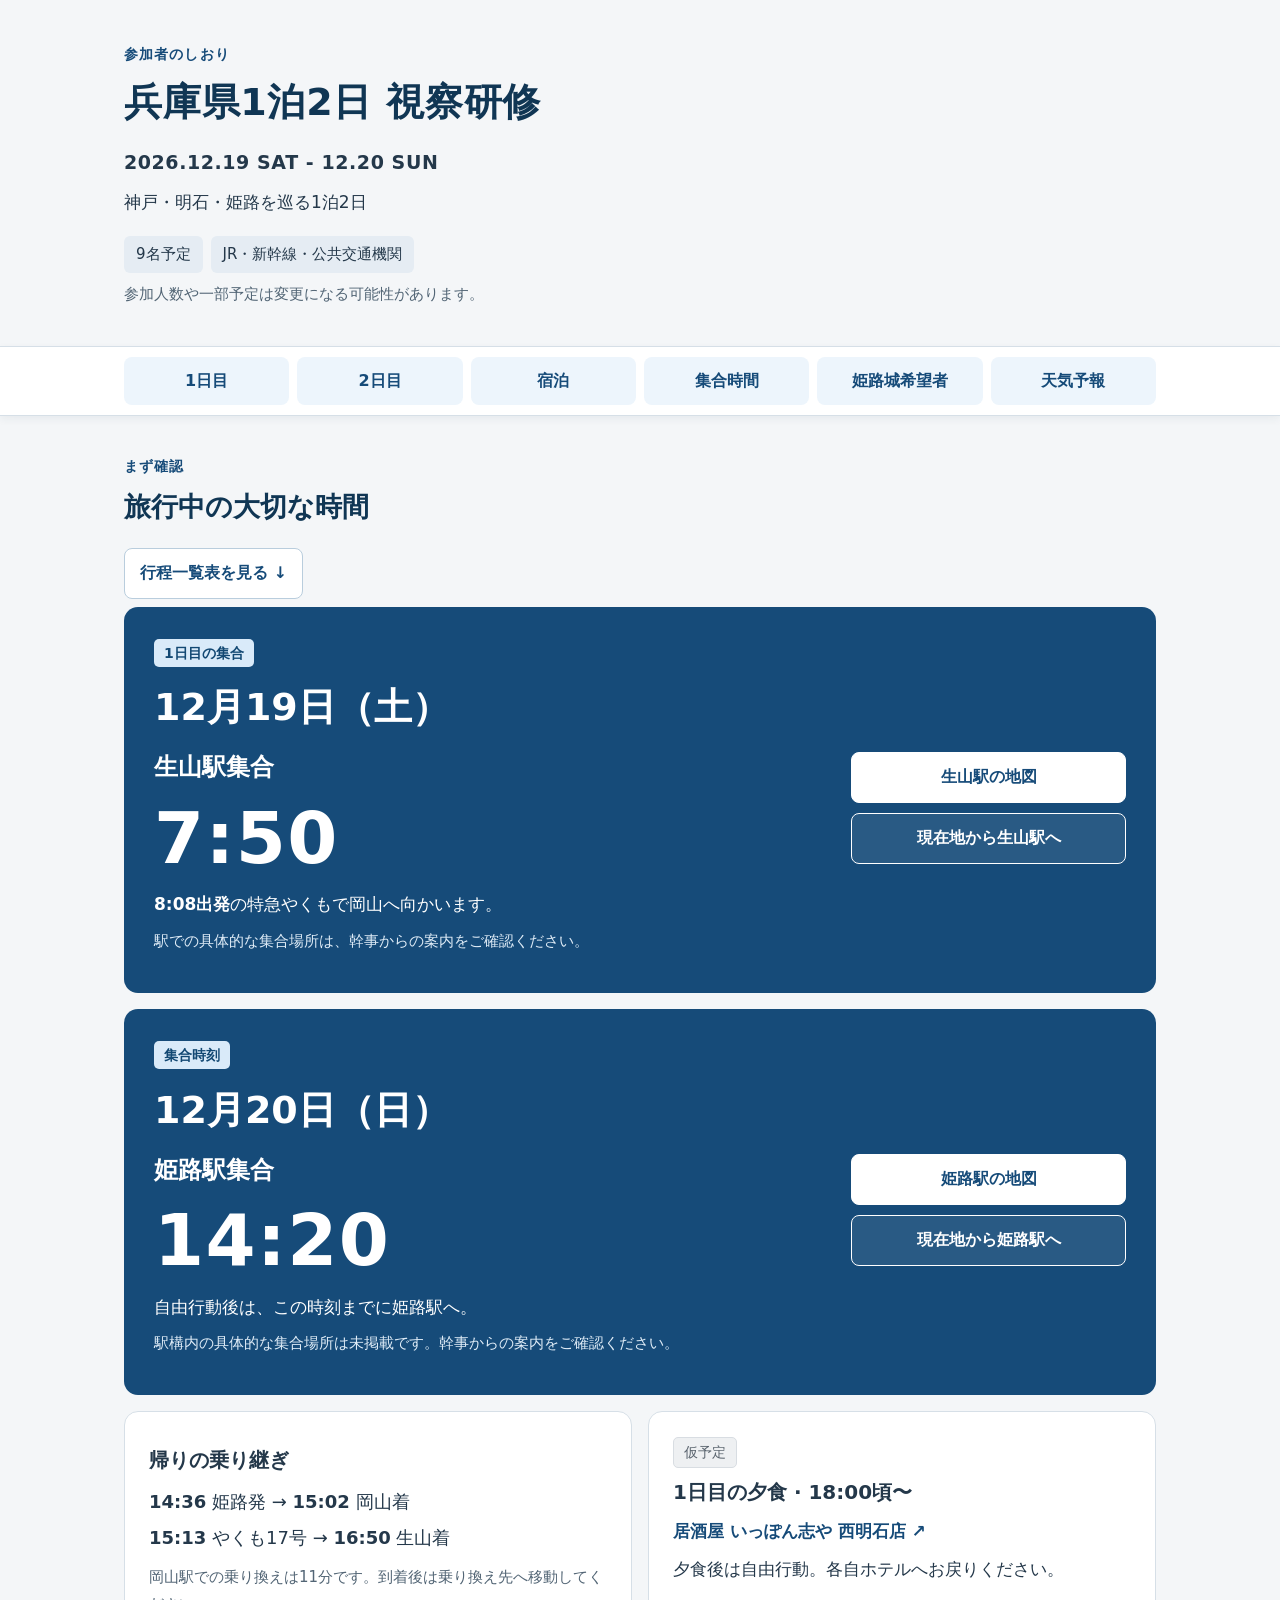
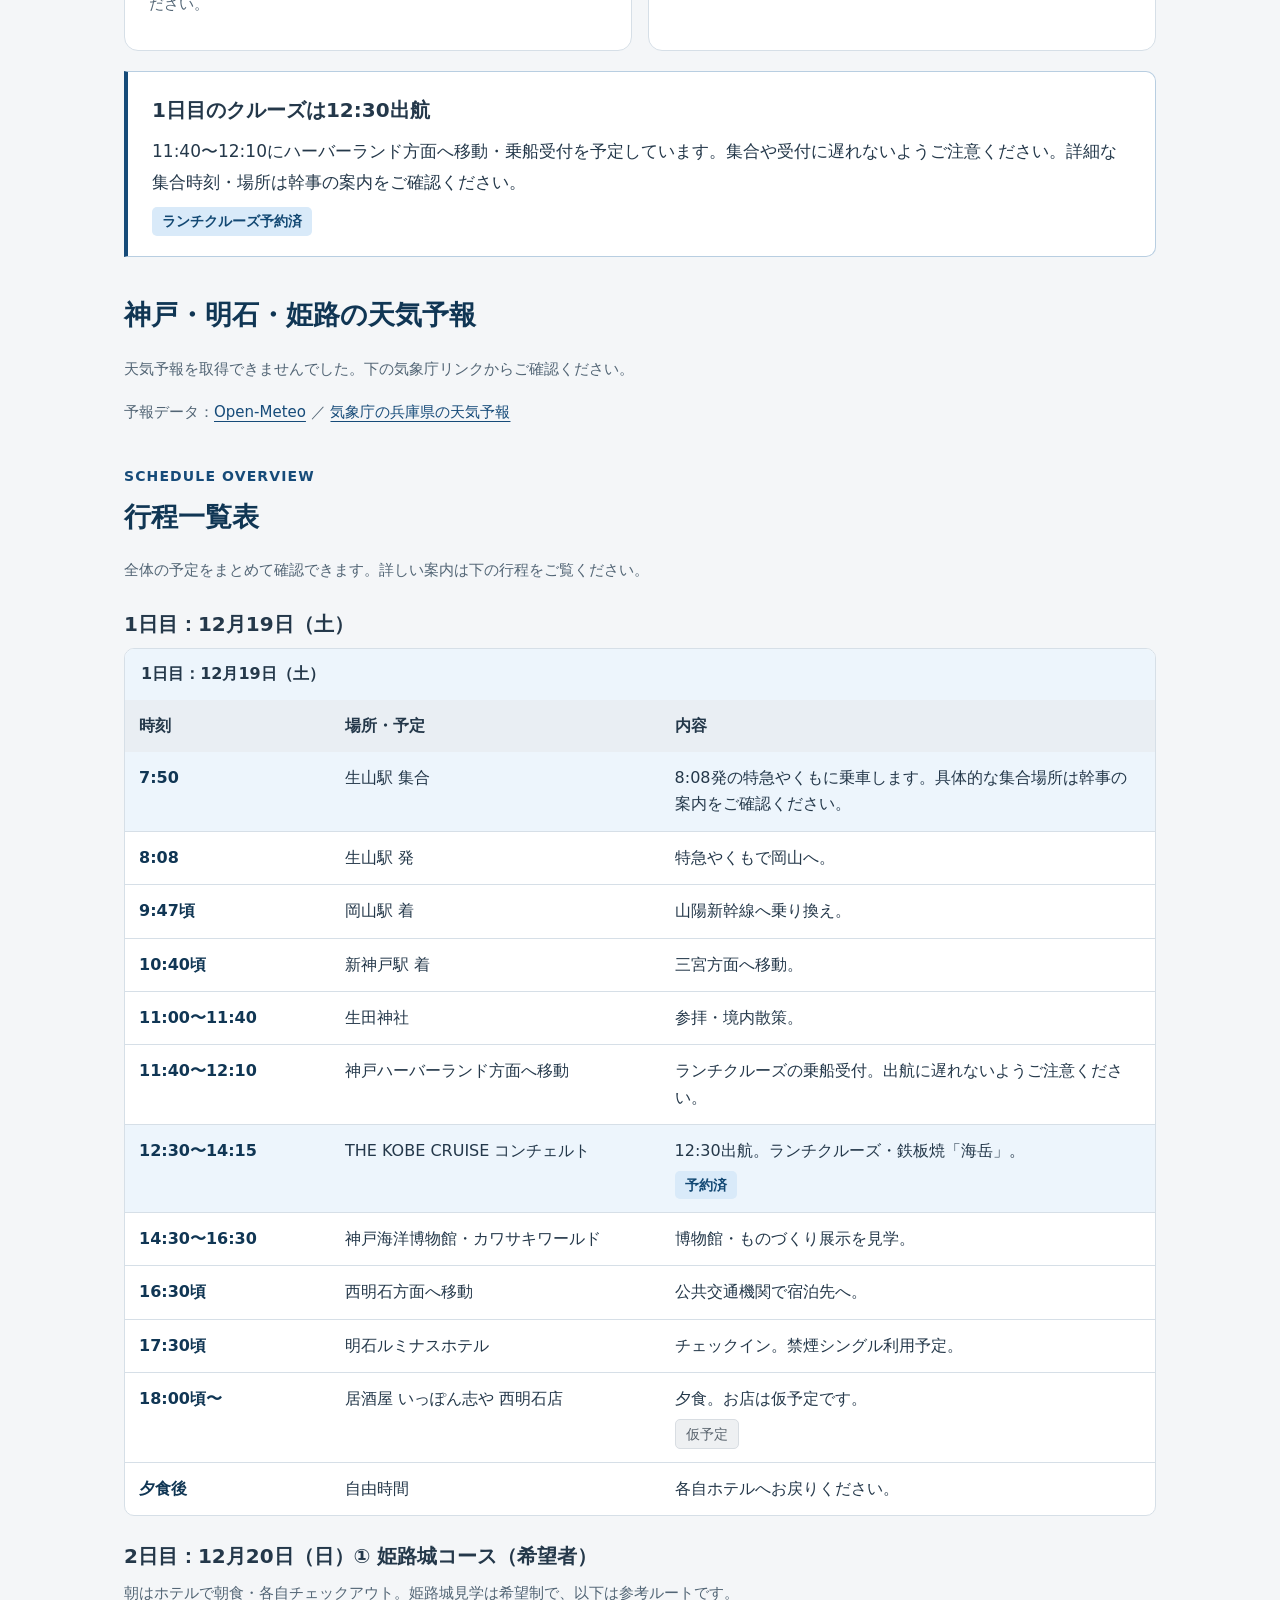
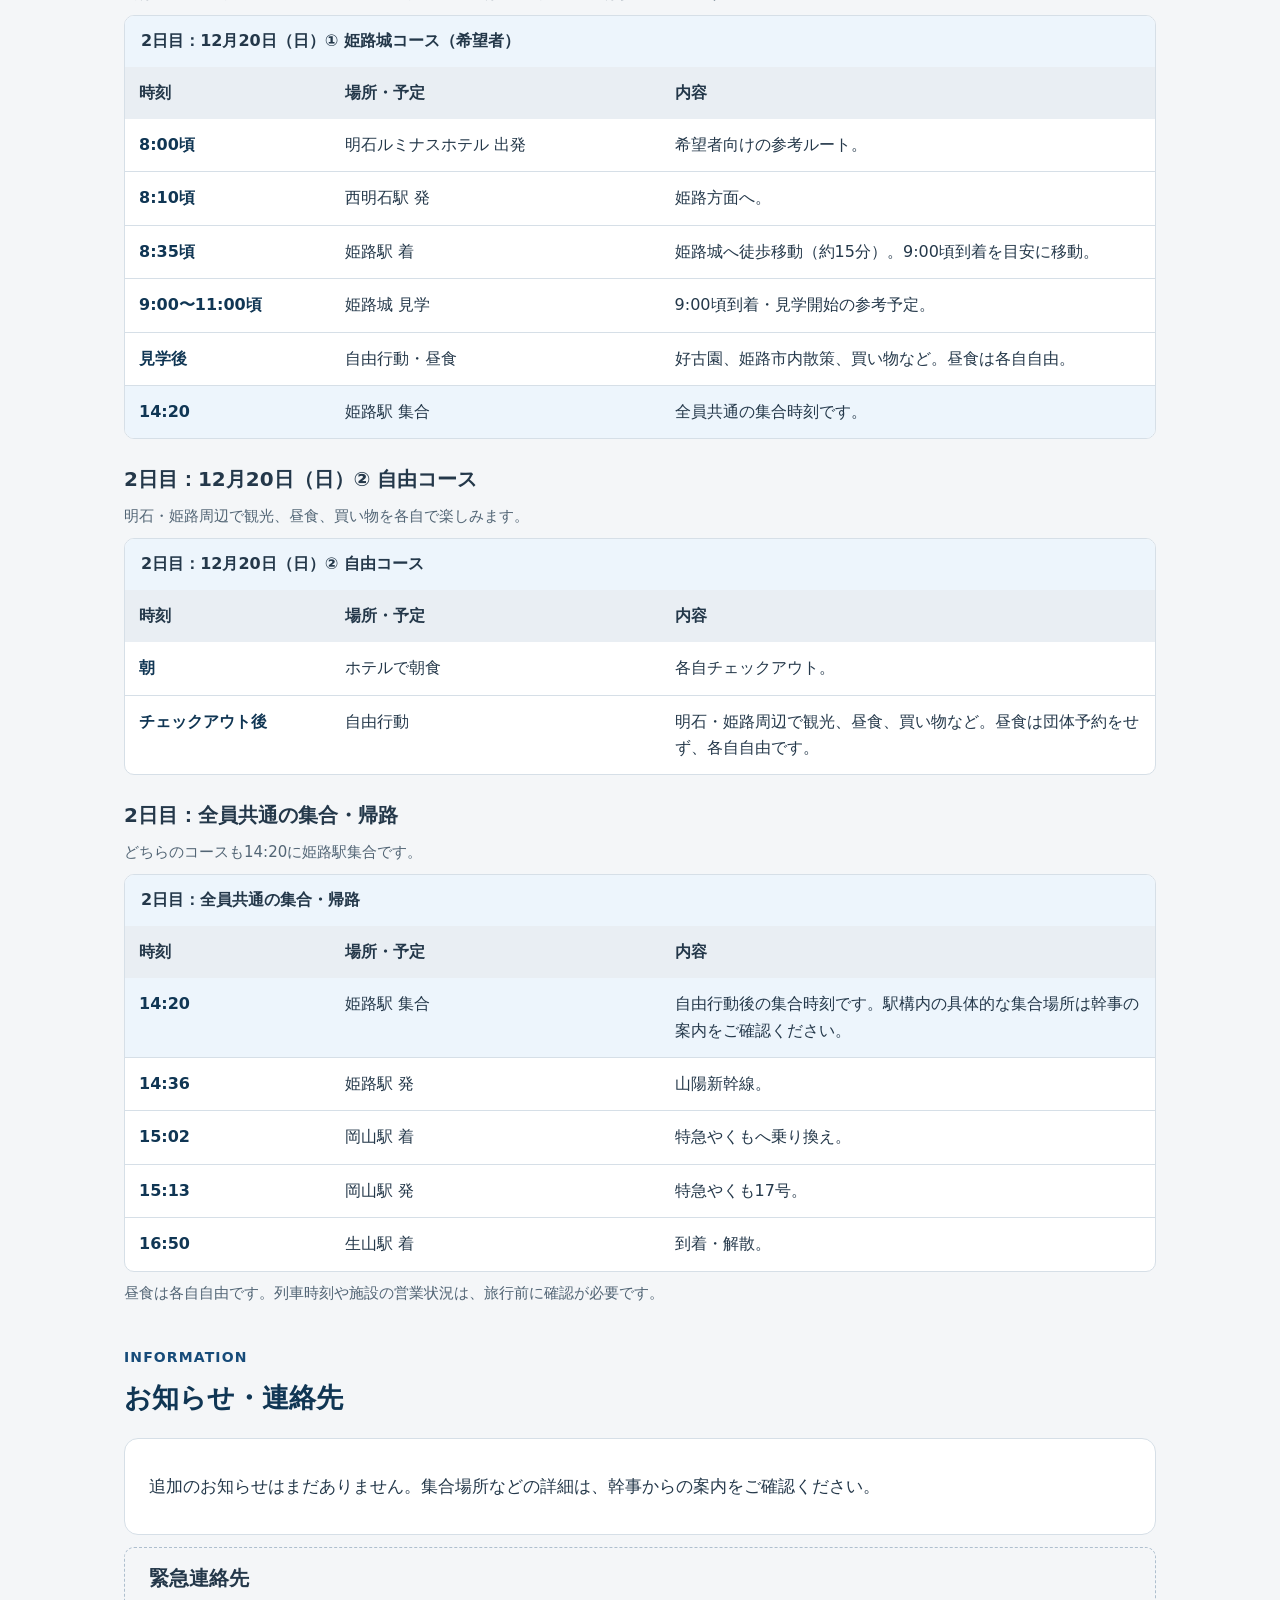
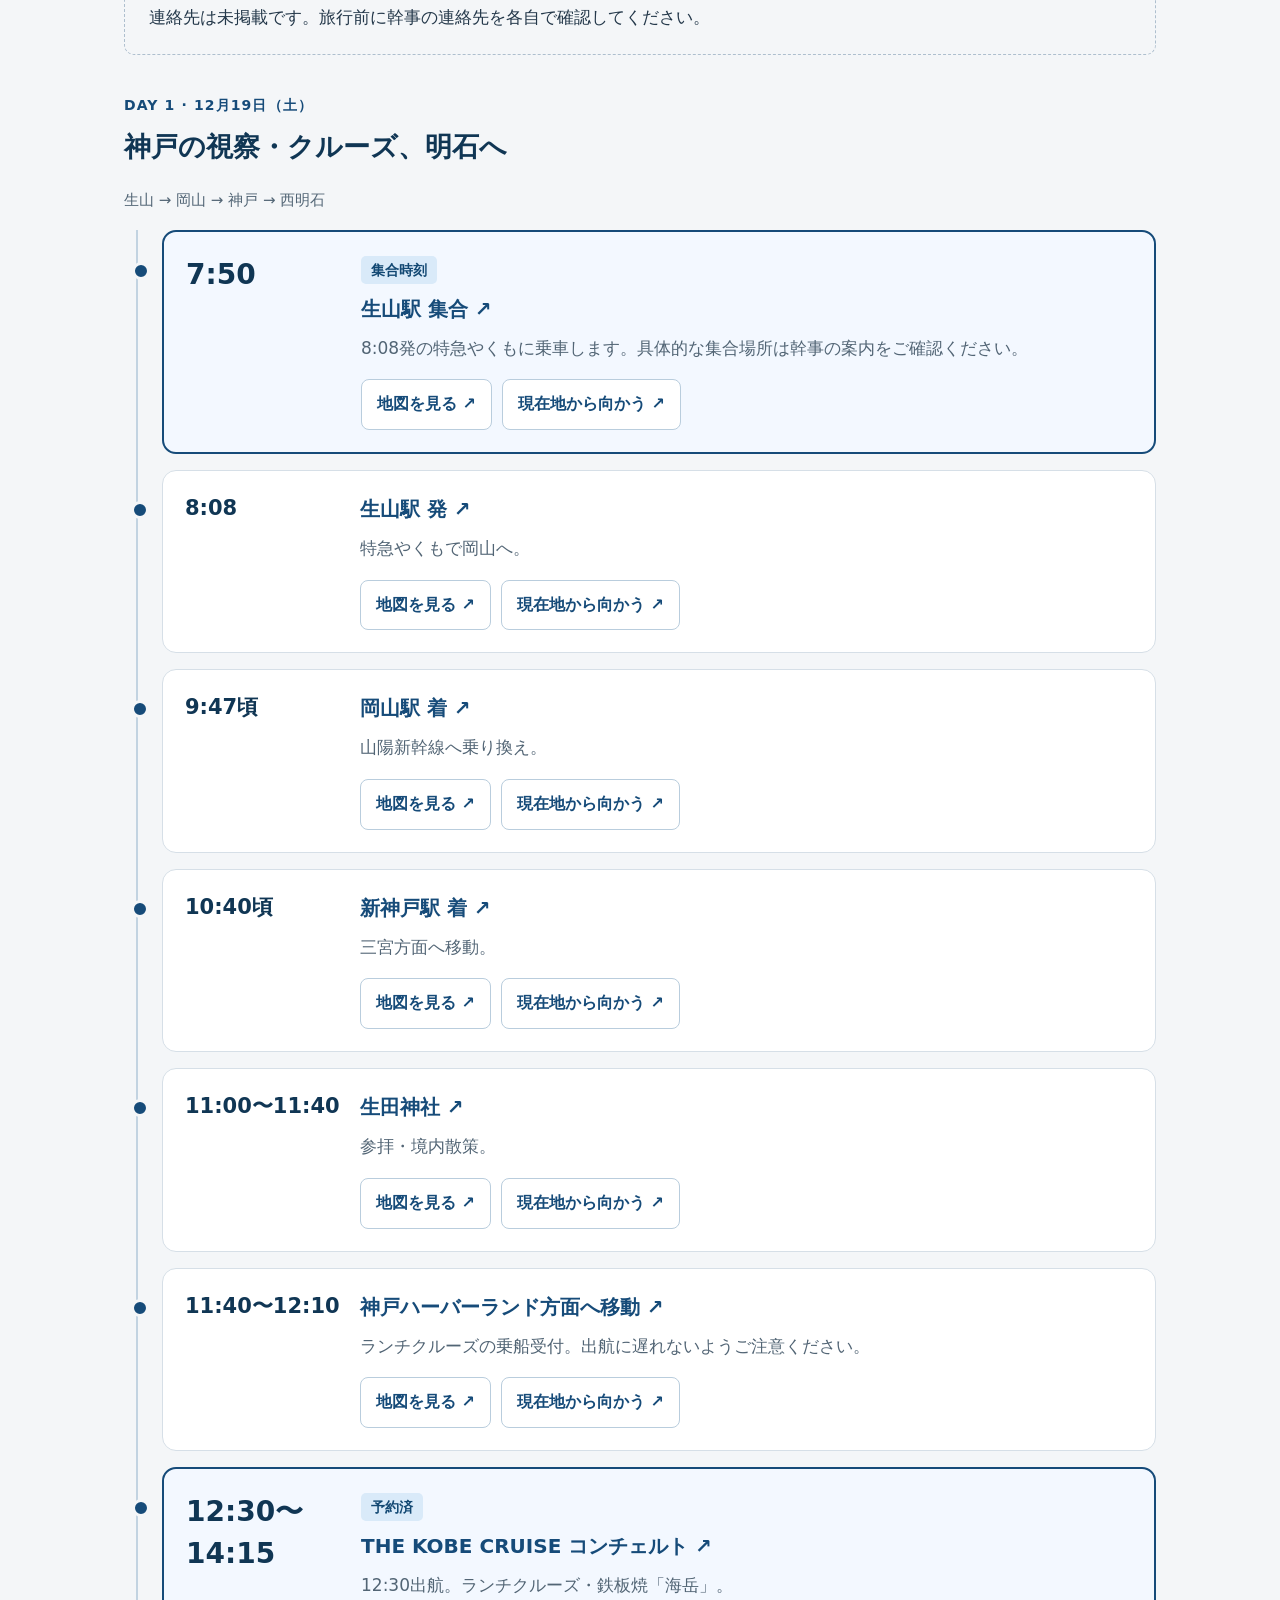
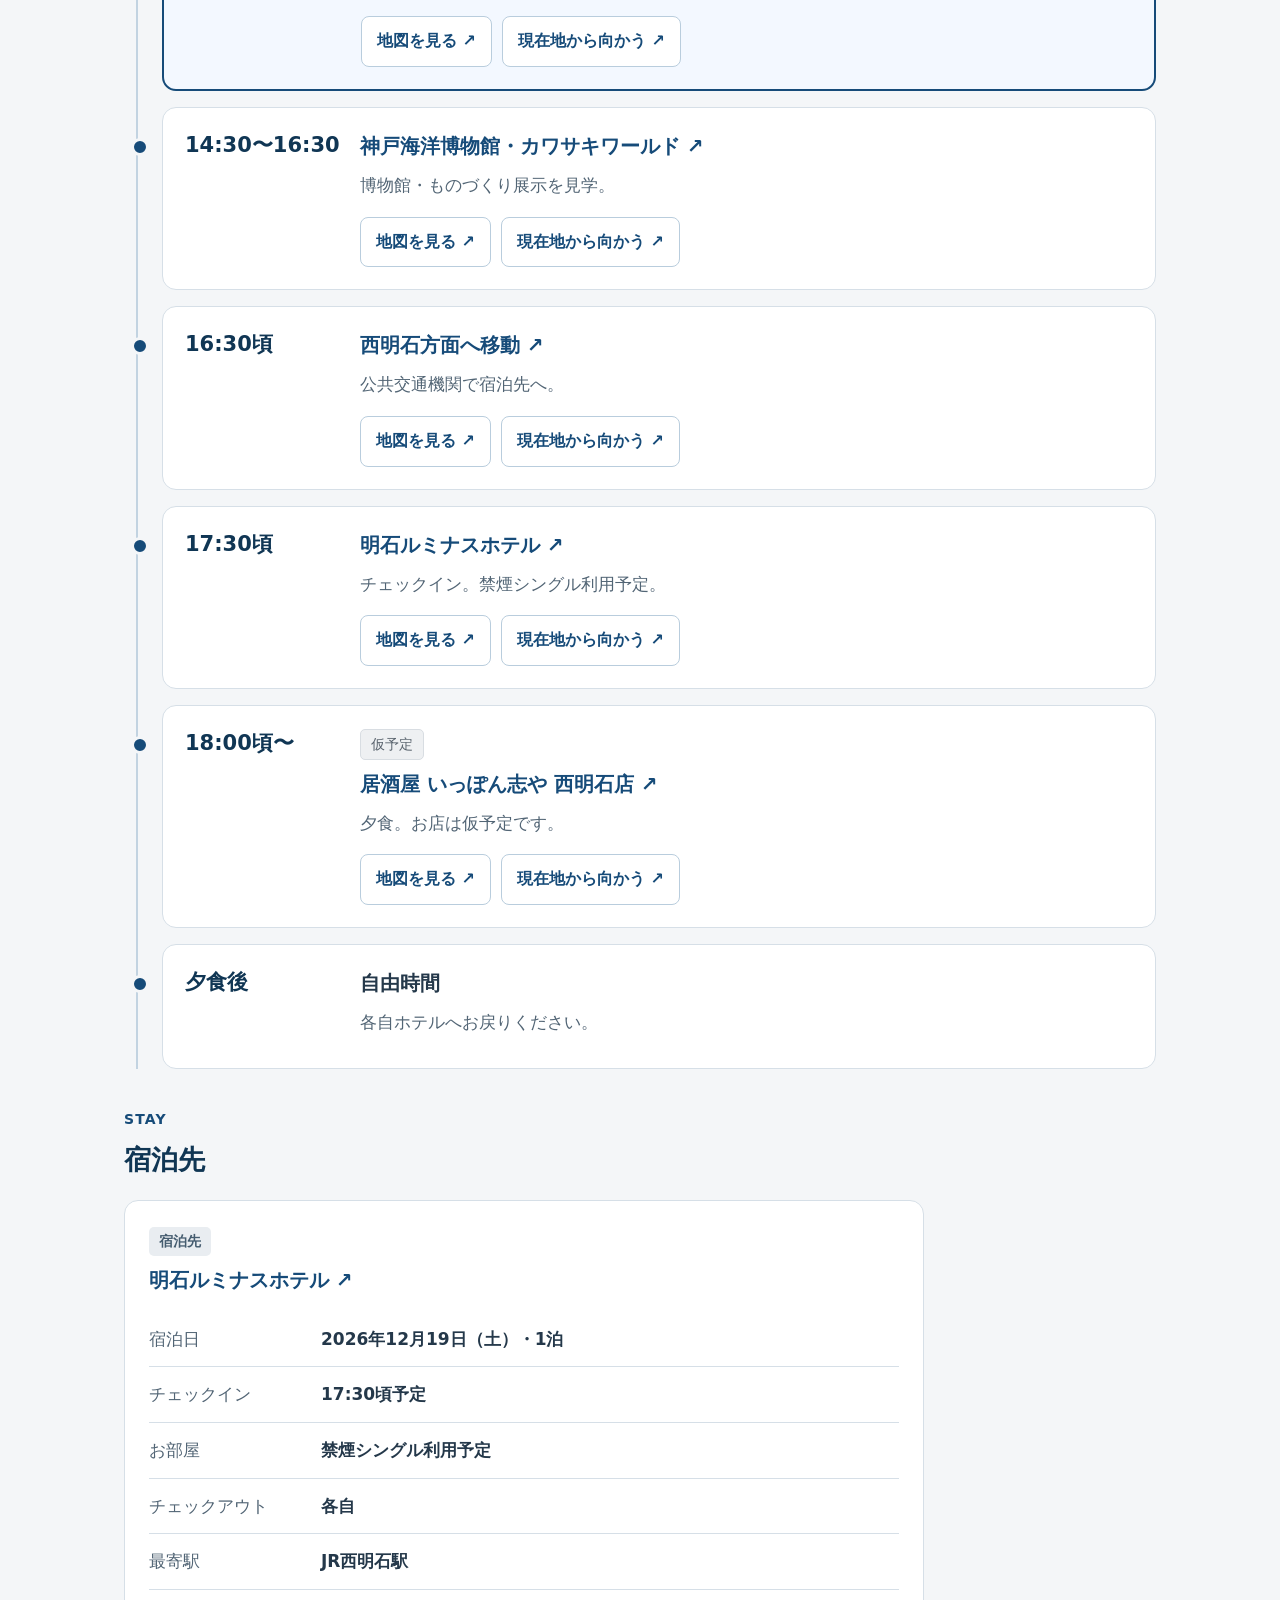
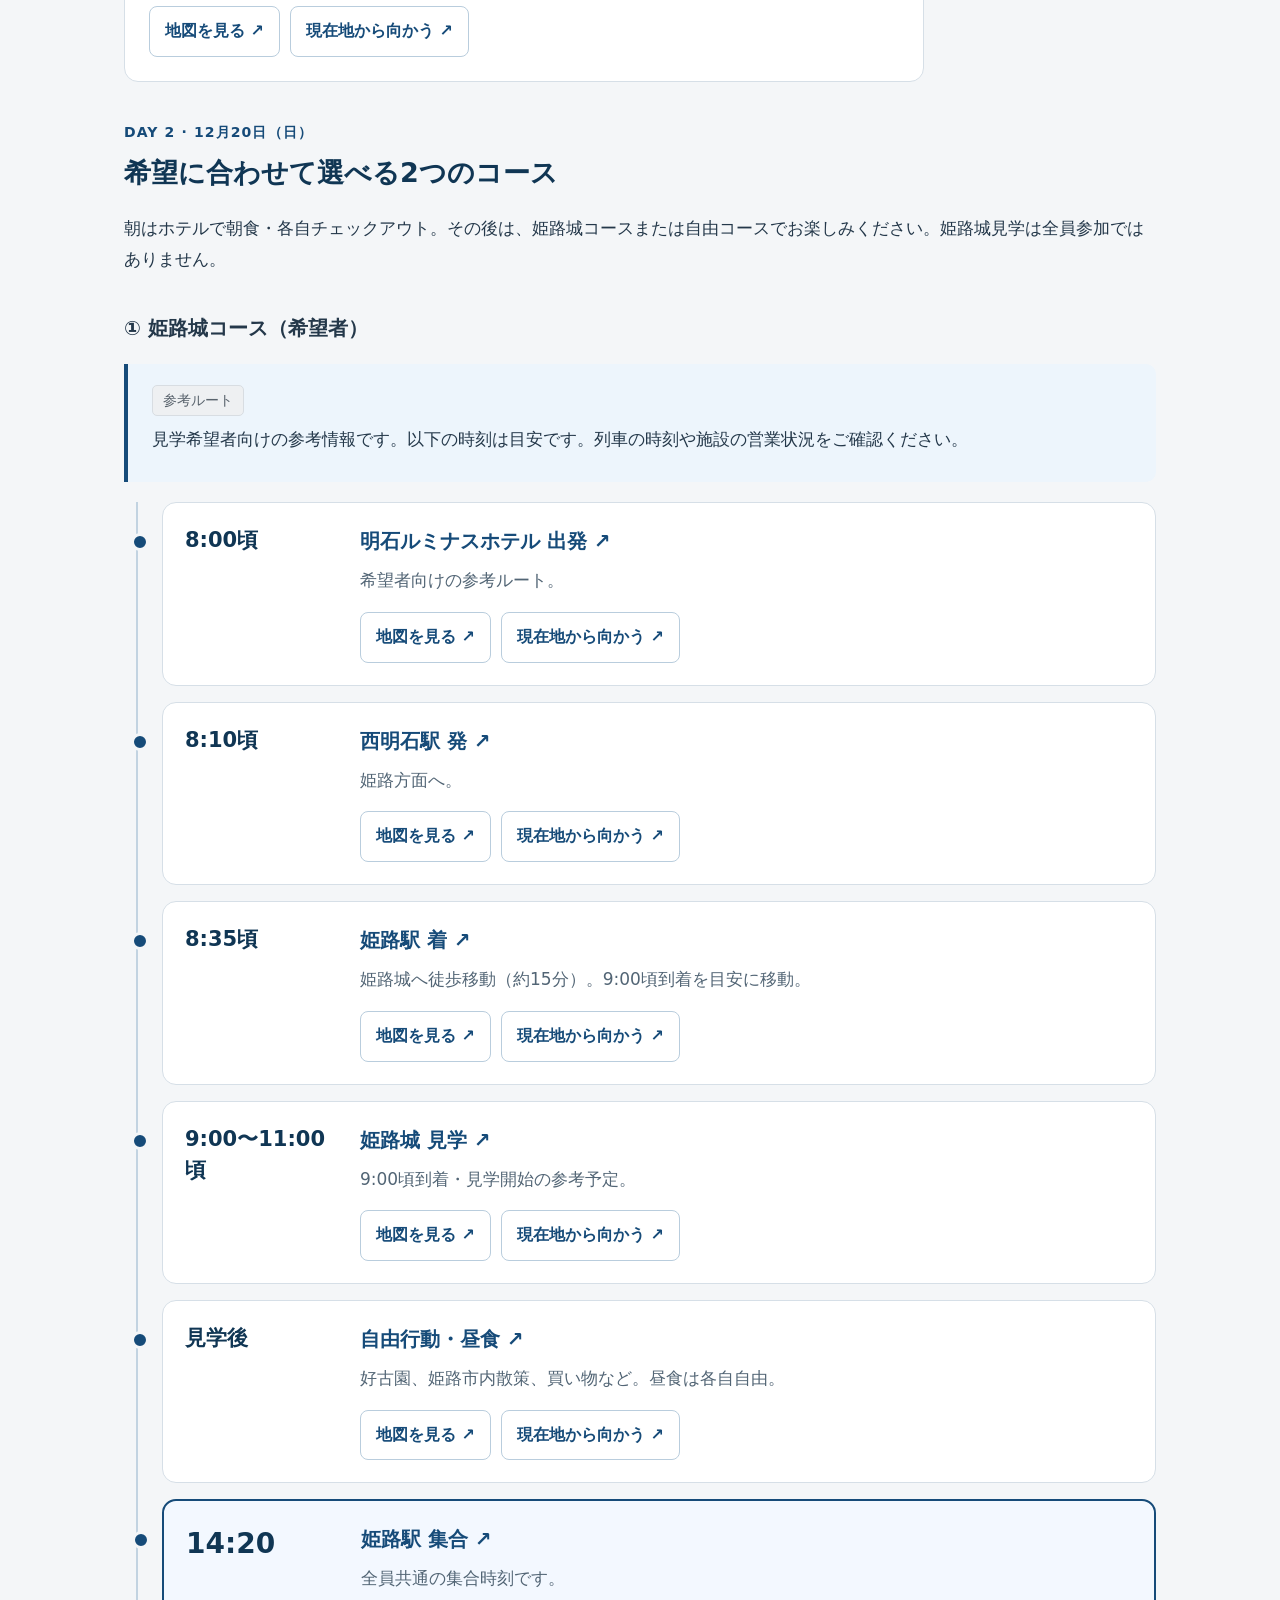
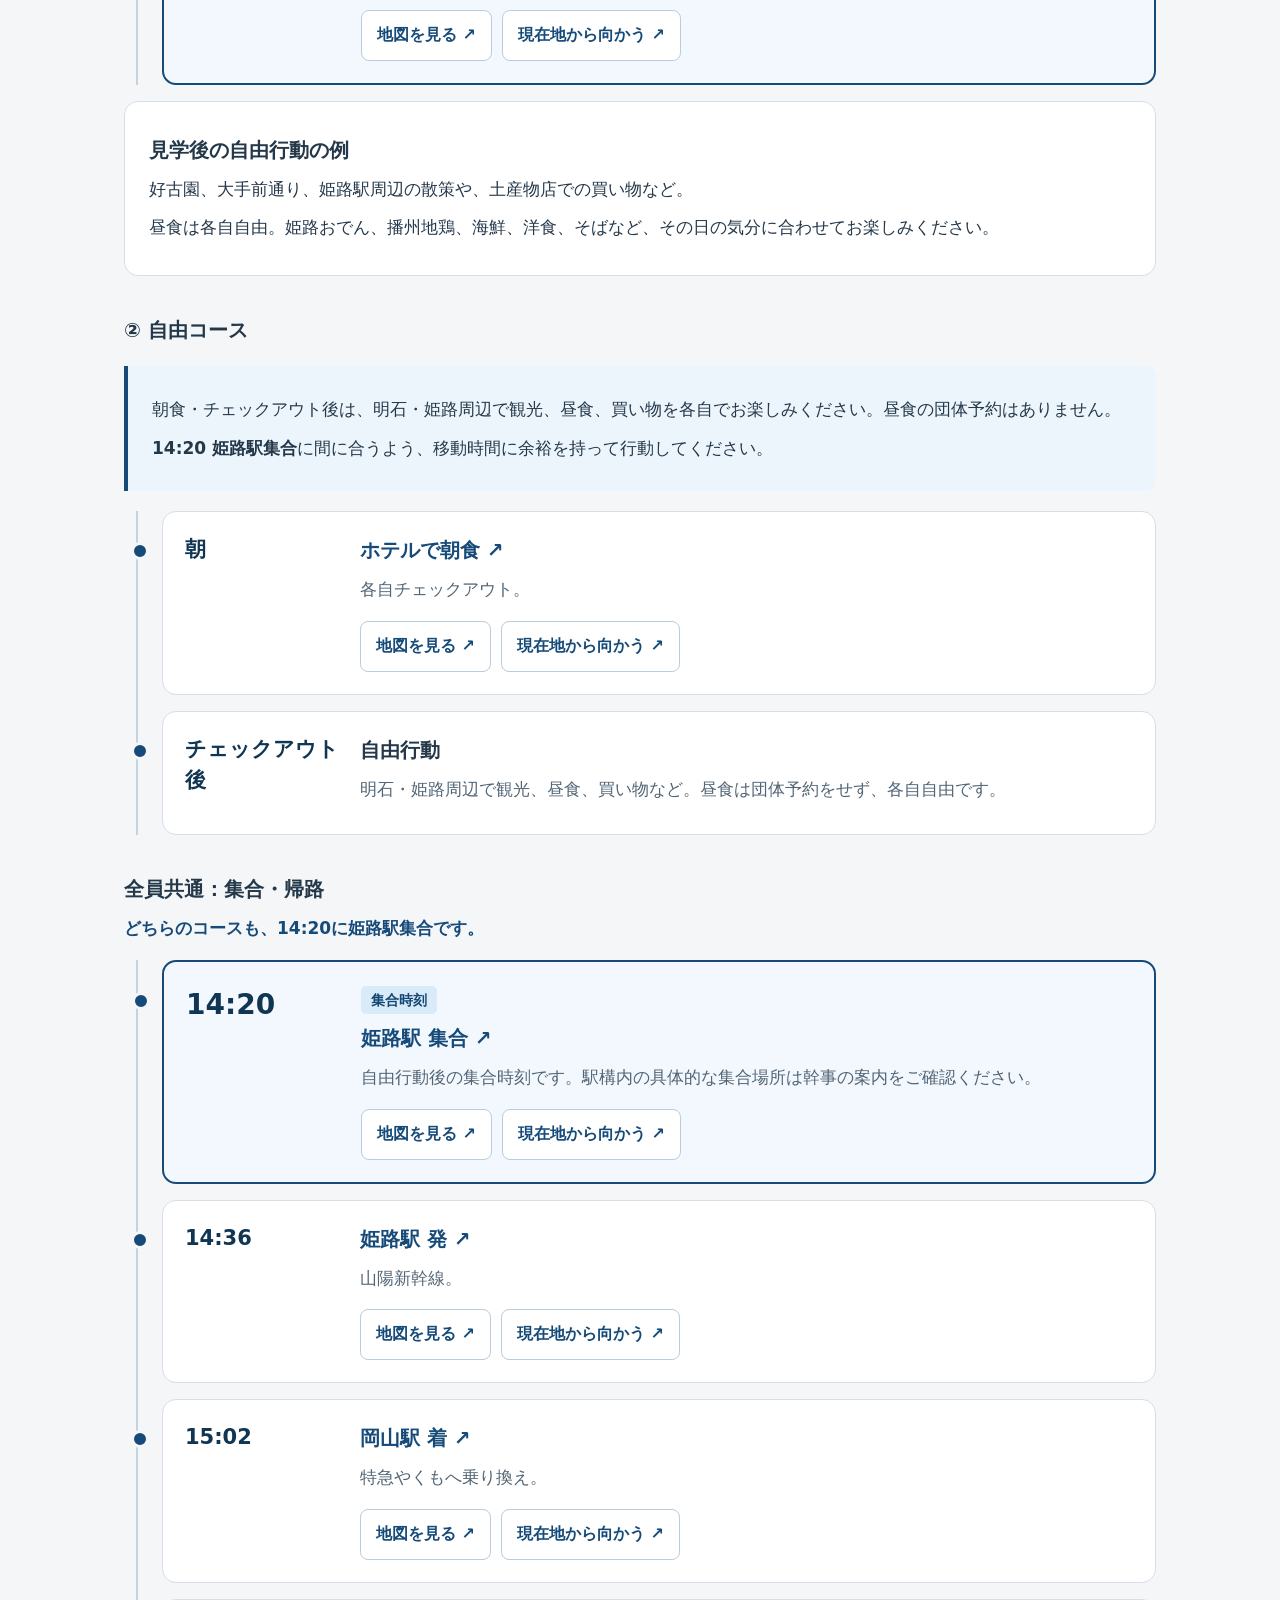
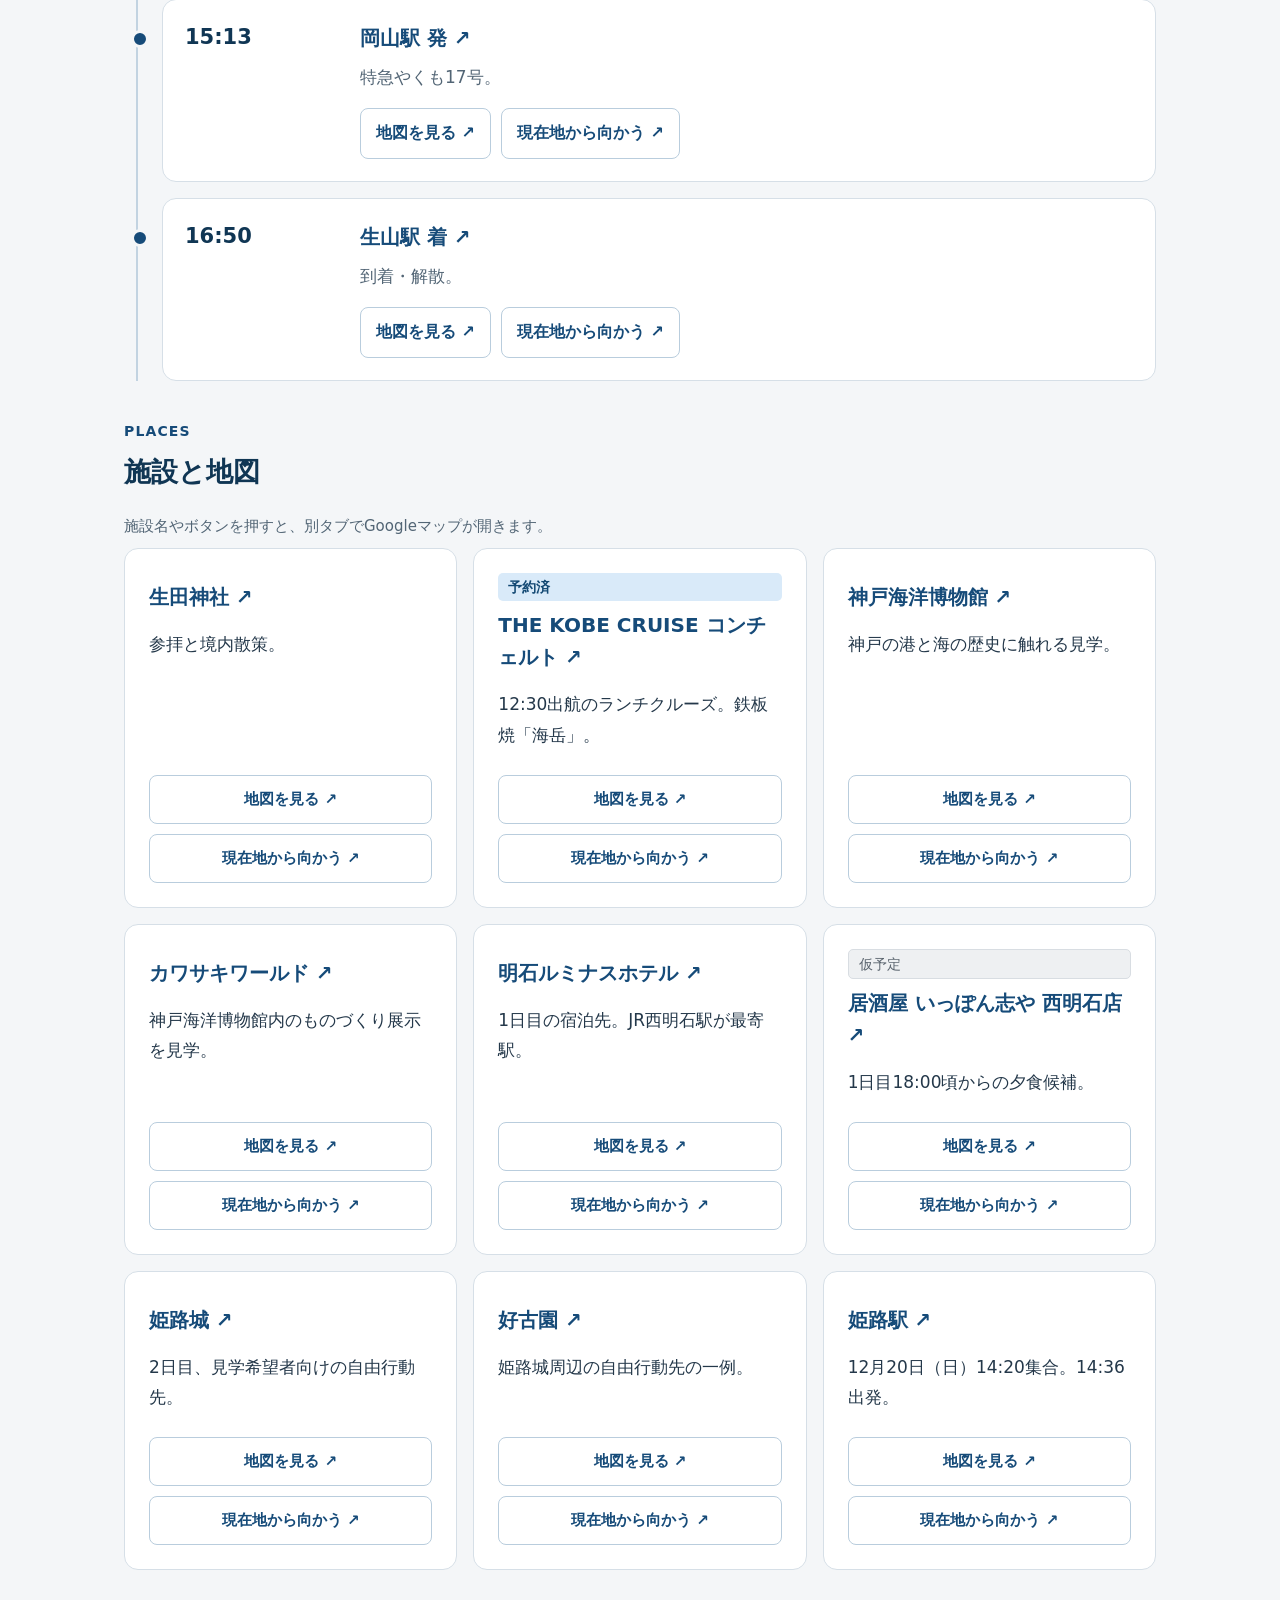
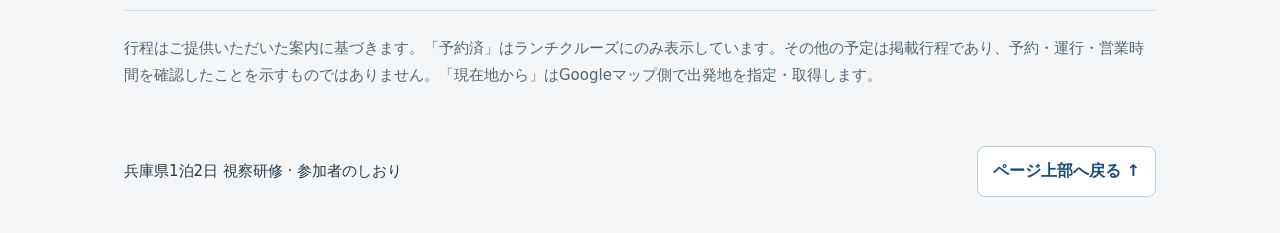
==== site/index.html @ db9b596c "Add weather forecasts for Kobe, Akashi, and Himeji" ====
<!doctype html>
<html lang="ja">
<head>
<meta charset="utf-8"><meta name="viewport" content="width=device-width, initial-scale=1"><meta name="theme-color" content="#164b79">
<title>兵庫県1泊2日 視察研修｜参加者のしおり</title>
<link rel="stylesheet" href="style.css"><script src="data.js" defer></script><script src="app.js" defer></script>
</head>
<body id="top">
<header class="hero wrap"><p class="eyebrow">参加者のしおり</p><h1>兵庫県1泊2日<br class="mobile"> 視察研修</h1><p class="date">2026.12.19 SAT - 12.20 SUN</p><p>神戸・明石・姫路を巡る1泊2日</p><div class="chips"><span>9名予定</span><span>JR・新幹線・公共交通機関</span></div><p class="small">参加人数や一部予定は変更になる可能性があります。</p></header>
<nav class="navigation" aria-label="ページ内の案内"><div class="wrap nav-inner"><a href="#day1">1日目</a><a href="#day2">2日目</a><a href="#hotel">宿泊</a><a href="#meeting">集合時間</a><a href="#castle">姫路城希望者</a><a href="#weather">天気予報</a></div></nav>
<main class="wrap">
<noscript><p class="notice">行程の表示にはJavaScriptが必要です。2日目は12月20日14:20に姫路駅集合、14:36発です。宿泊は明石ルミナスホテルです。</p></noscript>
<section class="section" aria-labelledby="important-title"><p class="eyebrow">まず確認</p><h2 id="important-title">旅行中の大切な時間</h2><p><a class="button secondary" href="#overview">行程一覧表を見る ↓</a></p>
<div id="meeting" class="meeting important"><div><span class="label confirmed">1日目の集合</span><p class="meeting-date">12月19日（土）</p><h3>生山駅集合</h3><p class="big-time">7:50</p><p><strong>8:08出発</strong>の特急やくもで岡山へ向かいます。</p><p class="small">駅での具体的な集合場所は、幹事からの案内をご確認ください。</p></div><div class="actions"><a class="button" href="https://www.google.com/maps/search/?api=1&query=生山駅" target="_blank" rel="noopener noreferrer">生山駅の地図</a><a class="button secondary" href="https://www.google.com/maps/dir/?api=1&destination=生山駅&travelmode=transit" target="_blank" rel="noopener noreferrer">現在地から生山駅へ</a></div></div>
<div id="return-meeting" class="meeting important"><div><span class="label confirmed">集合時刻</span><p class="meeting-date">12月20日（日）</p><h3>姫路駅集合</h3><p class="big-time">14:20</p><p>自由行動後は、この時刻までに姫路駅へ。</p><p class="small">駅構内の具体的な集合場所は未掲載です。幹事からの案内をご確認ください。</p></div><div class="actions"><a class="button" href="https://www.google.com/maps/search/?api=1&query=姫路駅" target="_blank" rel="noopener noreferrer">姫路駅の地図</a><a class="button secondary" href="https://www.google.com/maps/dir/?api=1&destination=姫路駅&travelmode=transit" target="_blank" rel="noopener noreferrer">現在地から姫路駅へ</a></div></div>
<div class="important-grid"><article class="card"><h3>帰りの乗り継ぎ</h3><p class="return-route"><strong>14:36</strong> 姫路発 → <strong>15:02</strong> 岡山着<br><strong>15:13</strong> やくも17号 → <strong>16:50</strong> 生山着</p><p class="small">岡山駅での乗り換えは11分です。到着後は乗り換え先へ移動してください。</p></article><article class="card"><span class="label tentative">仮予定</span><h3>1日目の夕食 · 18:00頃〜</h3><p><a class="place-link" data-place="dinner">居酒屋 いっぽん志や 西明石店 ↗</a></p><p>夕食後は自由行動。各自ホテルへお戻りください。</p></article></div>
<div class="notice cruise"><strong>1日目のクルーズは12:30出航</strong><p>11:40〜12:10にハーバーランド方面へ移動・乗船受付を予定しています。集合や受付に遅れないようご注意ください。詳細な集合時刻・場所は幹事の案内をご確認ください。</p><span class="label confirmed">ランチクルーズ予約済</span></div>
</section>
<section class="section" id="weather" aria-labelledby="weather-title">
<h2 id="weather-title">神戸・明石・姫路の天気予報</h2>
<p id="weather-status" class="section-note" role="status"></p>
<div id="weather-cities" class="weather-grid"></div>
<noscript><p>天気予報の表示にはJavaScriptが必要です。下の気象庁リンクからも確認できます。</p></noscript>
<p class="small">予報データ：<a href="https://open-meteo.com/">Open-Meteo</a> ／ <a href="https://www.jma.go.jp/bosai/forecast/#area_type=offices&amp;area_code=280000">気象庁の兵庫県の天気予報</a></p>
</section>
<section class="section" id="overview"><p class="eyebrow">SCHEDULE OVERVIEW</p><h2>行程一覧表</h2><p class="section-note">全体の予定をまとめて確認できます。詳しい案内は下の行程をご覧ください。</p><div id="schedule-tables"></div><p class="small">昼食は各自自由です。列車時刻や施設の営業状況は、旅行前に確認が必要です。</p></section>
<section class="section" id="news"><p class="eyebrow">INFORMATION</p><h2>お知らせ・連絡先</h2><div id="announcements" class="card"></div><div id="contacts" class="contact-box"></div></section>
<section class="section" id="day1"><p class="eyebrow">DAY 1 · 12月19日（土）</p><h2>神戸の視察・クルーズ、明石へ</h2><p class="section-note">生山 → 岡山 → 神戸 → 西明石</p><div class="timeline" id="timeline1"></div></section>
<section class="section" id="hotel"><p class="eyebrow">STAY</p><h2>宿泊先</h2><article class="card hotel-card"><span class="label neutral">宿泊先</span><h3><a class="place-link" data-place="hotel">明石ルミナスホテル ↗</a></h3><dl><div><dt>宿泊日</dt><dd>2026年12月19日（土）・1泊</dd></div><div><dt>チェックイン</dt><dd>17:30頃予定</dd></div><div><dt>お部屋</dt><dd>禁煙シングル利用予定</dd></div><div><dt>チェックアウト</dt><dd>各自</dd></div><div><dt>最寄駅</dt><dd>JR西明石駅</dd></div></dl><div class="actions" data-actions="hotel"></div></article></section>
<section class="section" id="day2"><p class="eyebrow">DAY 2 · 12月20日（日）</p><h2>希望に合わせて選べる2つのコース</h2><p>朝はホテルで朝食・各自チェックアウト。その後は、姫路城コースまたは自由コースでお楽しみください。姫路城見学は全員参加ではありません。</p>
<section id="castle" class="section"><h3>① 姫路城コース（希望者）</h3><div class="notice"><span class="label tentative">参考ルート</span><p>見学希望者向けの参考情報です。以下の時刻は目安です。列車の時刻や施設の営業状況をご確認ください。</p></div><div class="timeline" id="castle-timeline"></div><article class="card"><h3>見学後の自由行動の例</h3><p>好古園、大手前通り、姫路駅周辺の散策や、土産物店での買い物など。</p><p>昼食は各自自由。姫路おでん、播州地鶏、海鮮、洋食、そばなど、その日の気分に合わせてお楽しみください。</p></article></section>
<section id="free-course" class="section"><h3>② 自由コース</h3><div class="notice"><p>朝食・チェックアウト後は、明石・姫路周辺で観光、昼食、買い物を各自でお楽しみください。昼食の団体予約はありません。</p><p><strong>14:20 姫路駅集合</strong>に間に合うよう、移動時間に余裕を持って行動してください。</p></div><div class="timeline" id="free-timeline"></div></section>
<section class="section"><h3>全員共通：集合・帰路</h3><p class="inline-emphasis">どちらのコースも、14:20に姫路駅集合です。</p><div class="timeline" id="timeline2"></div></section></section>
<section class="section" id="facilities"><p class="eyebrow">PLACES</p><h2>施設と地図</h2><p class="section-note">施設名やボタンを押すと、別タブでGoogleマップが開きます。</p><div class="facility-grid" id="facility-grid"></div></section>
<p class="footnote">行程はご提供いただいた案内に基づきます。「予約済」はランチクルーズにのみ表示しています。その他の予定は掲載行程であり、予約・運行・営業時間を確認したことを示すものではありません。「現在地から」はGoogleマップ側で出発地を指定・取得します。</p>
</main><footer class="wrap"><span>兵庫県1泊2日 視察研修 · 参加者のしおり</span><a href="#top" class="button secondary">ページ上部へ戻る ↑</a></footer>
</body></html>
---- site/style.css ----
:root{--blue:#164b79;--blue-dark:#103654;--light-blue:#edf5fc;--ink:#24384a;--muted:#526575;--bg:#f4f6f8;--line:#d6dfe7;--white:#fff;--amber:#775000;--amber-bg:#fff4d9;--radius:14px}*{box-sizing:border-box}html{scroll-padding-top:95px}body{margin:0;background:var(--bg);color:var(--ink);font-family:"Hiragino Kaku Gothic ProN","Yu Gothic",Meiryo,system-ui,sans-serif;font-size:17px;line-height:1.8}a{color:var(--blue);text-underline-offset:4px;overflow-wrap:anywhere}a:focus-visible{outline:3px solid #c17e00;outline-offset:4px}.wrap{max-width:1080px;padding-inline:24px;margin:auto}.hero{padding-top:42px;padding-bottom:30px}.eyebrow{margin:0 0 8px;color:var(--blue);font-size:14px;font-weight:700;letter-spacing:.08em}h1{font-size:38px;line-height:1.45;letter-spacing:.02em;margin:0 0 15px;color:var(--blue-dark)}h2{font-size:27px;line-height:1.5;margin:0 0 20px;color:var(--blue-dark)}h3{font-size:20px;line-height:1.6;margin:8px 0}p{margin:8px 0}.date{font-size:19px;font-weight:700;letter-spacing:.03em}.chips{display:flex;flex-wrap:wrap;gap:8px;margin-top:18px}.chips span{background:#e5ecf3;padding:5px 12px;border-radius:6px;font-size:15px}.small,.section-note,.footnote{font-size:15px;color:var(--muted)}.mobile{display:none}.navigation{position:sticky;top:0;z-index:10;background:var(--white);border-block:1px solid var(--line);box-shadow:0 3px 8px #193c5010}.nav-inner{display:flex;gap:8px;padding-block:10px}.navigation a{display:flex;align-items:center;justify-content:center;flex:1;min-height:48px;border-radius:8px;text-decoration:none;font-size:16px;font-weight:700;background:var(--light-blue);text-align:center;padding:6px 10px}.navigation a:hover,.button:hover{background:#dcebf8}.section{margin-block:38px}.card{background:var(--white);border:1px solid var(--line);border-radius:var(--radius);padding:24px}.label{display:inline-block;font-size:14px;font-weight:700;line-height:1.6;padding:3px 10px;border-radius:5px}.confirmed{background:#d9eaf9;color:#124873}.tentative{background:#eef0f2;color:#59636d;border:1px solid #d8dde2;font-weight:400}.neutral{background:#e9edf1;color:#455c6f}.important{background:var(--blue);color:var(--white);border-radius:var(--radius);padding:30px;display:flex;align-items:center;gap:30px;justify-content:space-between}.important h3{font-size:24px}.big-time{font-size:72px;line-height:1.15;font-weight:800;letter-spacing:.02em;margin:10px 0}.important .small{color:#dfecf7}.important .actions{max-width:275px;width:100%;flex-direction:column;flex-shrink:0}.important .button{background:white;color:var(--blue);border-color:#fff}.important .secondary{background:#ffffff15;color:#fff}.actions{display:flex;flex-wrap:wrap;gap:10px;margin-top:16px}.button{display:inline-flex;align-items:center;justify-content:center;min-height:48px;padding:10px 15px;text-align:center;border-radius:8px;text-decoration:none;font-weight:700;font-size:16px;background:var(--blue);color:white;border:1px solid var(--blue)}.secondary{background:var(--white);color:var(--blue);border-color:#b9cddd}.important-grid{display:grid;grid-template-columns:1fr 1fr;gap:16px;margin-top:16px}.return-route{font-size:18px;line-height:2}.notice{background:var(--light-blue);border-left:4px solid var(--blue);padding:20px 24px;border-radius:0 10px 10px 0;margin-block:20px}.notice>strong{font-size:20px}.cruise{background:white;border:1px solid #b8cee1;border-left:4px solid var(--blue)}.contact-box{padding:14px 24px;margin-top:12px;border:1px dashed #aebfce;border-radius:10px}.contact-box h3{margin-top:0}.timeline{border-left:2px solid #c2d3e1;margin-left:12px;padding-left:24px}.stop{position:relative;display:grid;grid-template-columns:155px 1fr;background:var(--white);border:1px solid var(--line);border-radius:var(--radius);padding:22px;margin-block:16px;gap:20px}.stop:before{content:"";position:absolute;width:12px;height:12px;border:3px solid var(--bg);border-radius:50%;background:var(--blue);top:30px;left:-32px}.stop-time{font-size:21px;font-weight:750;line-height:1.5;margin:0;color:var(--blue-dark);overflow-wrap:anywhere}.stop h3{margin-top:0}.stop .label+h3{margin-top:8px}.stop-content p{color:var(--muted)}.highlight{border:2px solid var(--blue);background:#f3f8ff}.highlight .stop-time{font-size:28px}.place-link{font-weight:700;text-decoration:none}.place-link:hover{text-decoration:underline}.hotel-card{max-width:800px}dl{margin:16px 0}dl>div{display:grid;grid-template-columns:160px 1fr;gap:12px;border-bottom:1px solid var(--line);padding:12px 0}dt{color:var(--muted)}dd{margin:0;font-weight:650}.inline-emphasis{color:var(--blue);font-weight:700}.facility-grid{display:grid;grid-template-columns:repeat(3,1fr);gap:16px}.facility{display:flex;flex-direction:column}.facility .actions{margin-top:auto;padding-top:16px}.facility .button{font-size:15px;width:100%}.footnote{border-top:1px solid var(--line);padding:24px 0;margin-top:40px}footer{display:flex;gap:24px;align-items:center;justify-content:space-between;padding-block:25px 36px;font-size:15px}.announcement+.announcement{border-top:1px solid var(--line);padding-top:16px}@media(max-width:800px){.facility-grid{grid-template-columns:repeat(2,1fr)}.important{align-items:flex-start;flex-direction:column;gap:8px}.important .actions{max-width:none;flex-direction:row}.important .actions .button{flex:1}.stop{grid-template-columns:130px 1fr;gap:12px}}@media(max-width:600px){html{scroll-padding-top:125px}.wrap{padding-inline:16px}.hero{padding-top:26px;padding-bottom:22px}h1{font-size:29px}.mobile{display:initial}.date{font-size:16px}h2{font-size:24px}.nav-inner{display:grid;grid-template-columns:repeat(6,1fr);gap:5px;padding-block:8px}.navigation a{grid-column:span 2;min-height:44px;font-size:15px;padding:5px 2px}.navigation a:nth-last-child(-n+2){grid-column:span 3}.section{margin-block:30px}.important{padding:23px}.important h3{font-size:21px}.big-time{font-size:68px}.important .actions{flex-direction:column}.important-grid,.facility-grid{grid-template-columns:1fr}.card{padding:20px}.notice{padding:18px}.timeline{margin-left:7px;padding-left:17px}.stop{display:block;padding:18px;margin-block:14px}.stop:before{left:-25px;top:25px}.stop-time{font-size:23px;border-bottom:1px solid var(--line);padding-bottom:10px;margin-bottom:12px}.highlight .stop-time{font-size:32px}.stop h3{font-size:20px}.actions{gap:8px}.stop .actions .button{flex:1;min-width:120px;padding:10px 8px;font-size:15px}dl>div{grid-template-columns:1fr;gap:2px}.facility .actions{display:grid;grid-template-columns:1fr 1fr}.facility .button{font-size:15px;padding-inline:8px}footer{flex-direction:column;align-items:stretch;gap:12px}.return-route{font-size:17px}}@media(prefers-reduced-motion:no-preference){html{scroll-behavior:smooth}}

/* 大切な時間の日付を読みやすく表示 */
.meeting-date{font-size:clamp(28px,5vw,38px);font-weight:800;line-height:1.5;margin:12px 0}.time-caption{font-size:28px}.meeting+.meeting{margin-top:16px}

.schedule-table-section{margin-top:24px}.table-scroll{overflow-x:auto;border:1px solid var(--line);border-radius:10px;background:white}.table-scroll:focus-visible{outline:3px solid var(--blue);outline-offset:3px}.schedule-table{width:100%;border-collapse:collapse;font-size:16px;line-height:1.65;table-layout:fixed}.schedule-table caption{text-align:left;padding:12px 16px;background:var(--light-blue);font-weight:700}.schedule-table th,.schedule-table td{text-align:left;vertical-align:top;padding:13px 14px;border-bottom:1px solid var(--line);overflow-wrap:anywhere}.schedule-table thead{background:#e9eef3}.schedule-table thead th:first-child{width:20%}.schedule-table thead th:nth-child(2){width:32%}.schedule-table tbody th{color:var(--blue-dark)}.schedule-table tr:last-child>*{border-bottom:0}.table-highlight{background:#edf5fc}.table-highlight th{font-weight:800}.schedule-table .label{display:block;width:fit-content;margin-top:6px}@media(max-width:600px){.schedule-table{font-size:16px}.schedule-table th,.schedule-table td{padding:10px 7px}.schedule-table thead th:first-child{width:25%}.schedule-table thead th:nth-child(2){width:32%}}

.weather-grid {
  display: grid;
  grid-template-columns: repeat(3, minmax(0, 1fr));
  gap: 16px;
}
.weather-grid h3 { margin-top: 0; }
.weather-days { list-style: none; margin: 0; padding: 0; }
.weather-days li { border-top: 1px solid var(--line); padding-block: 8px; }
.weather-days time { display: block; color: var(--blue-dark); font-weight: 700; }
.weather-days span { display: block; }
@media (max-width: 600px) {
  .weather-grid { grid-template-columns: 1fr; }
  .navigation a:nth-last-child(-n+2) { grid-column: span 2; }
}
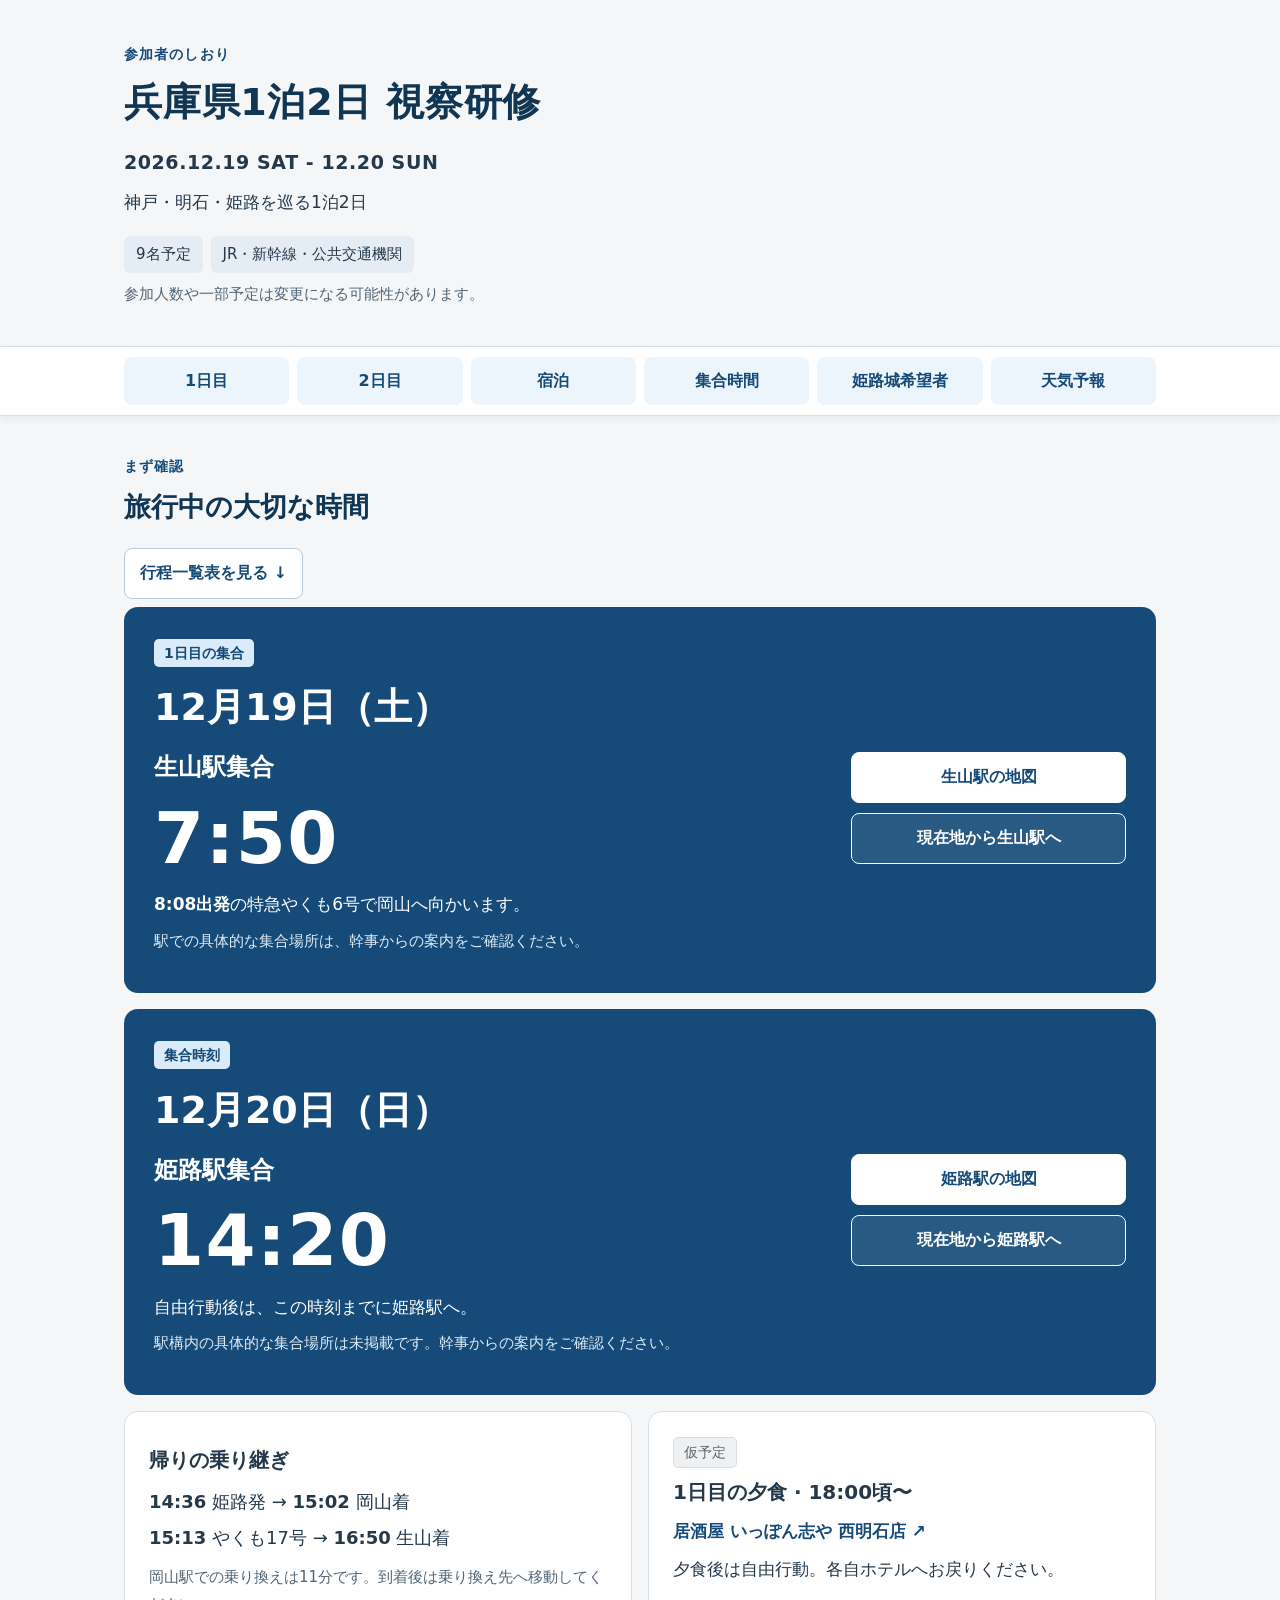
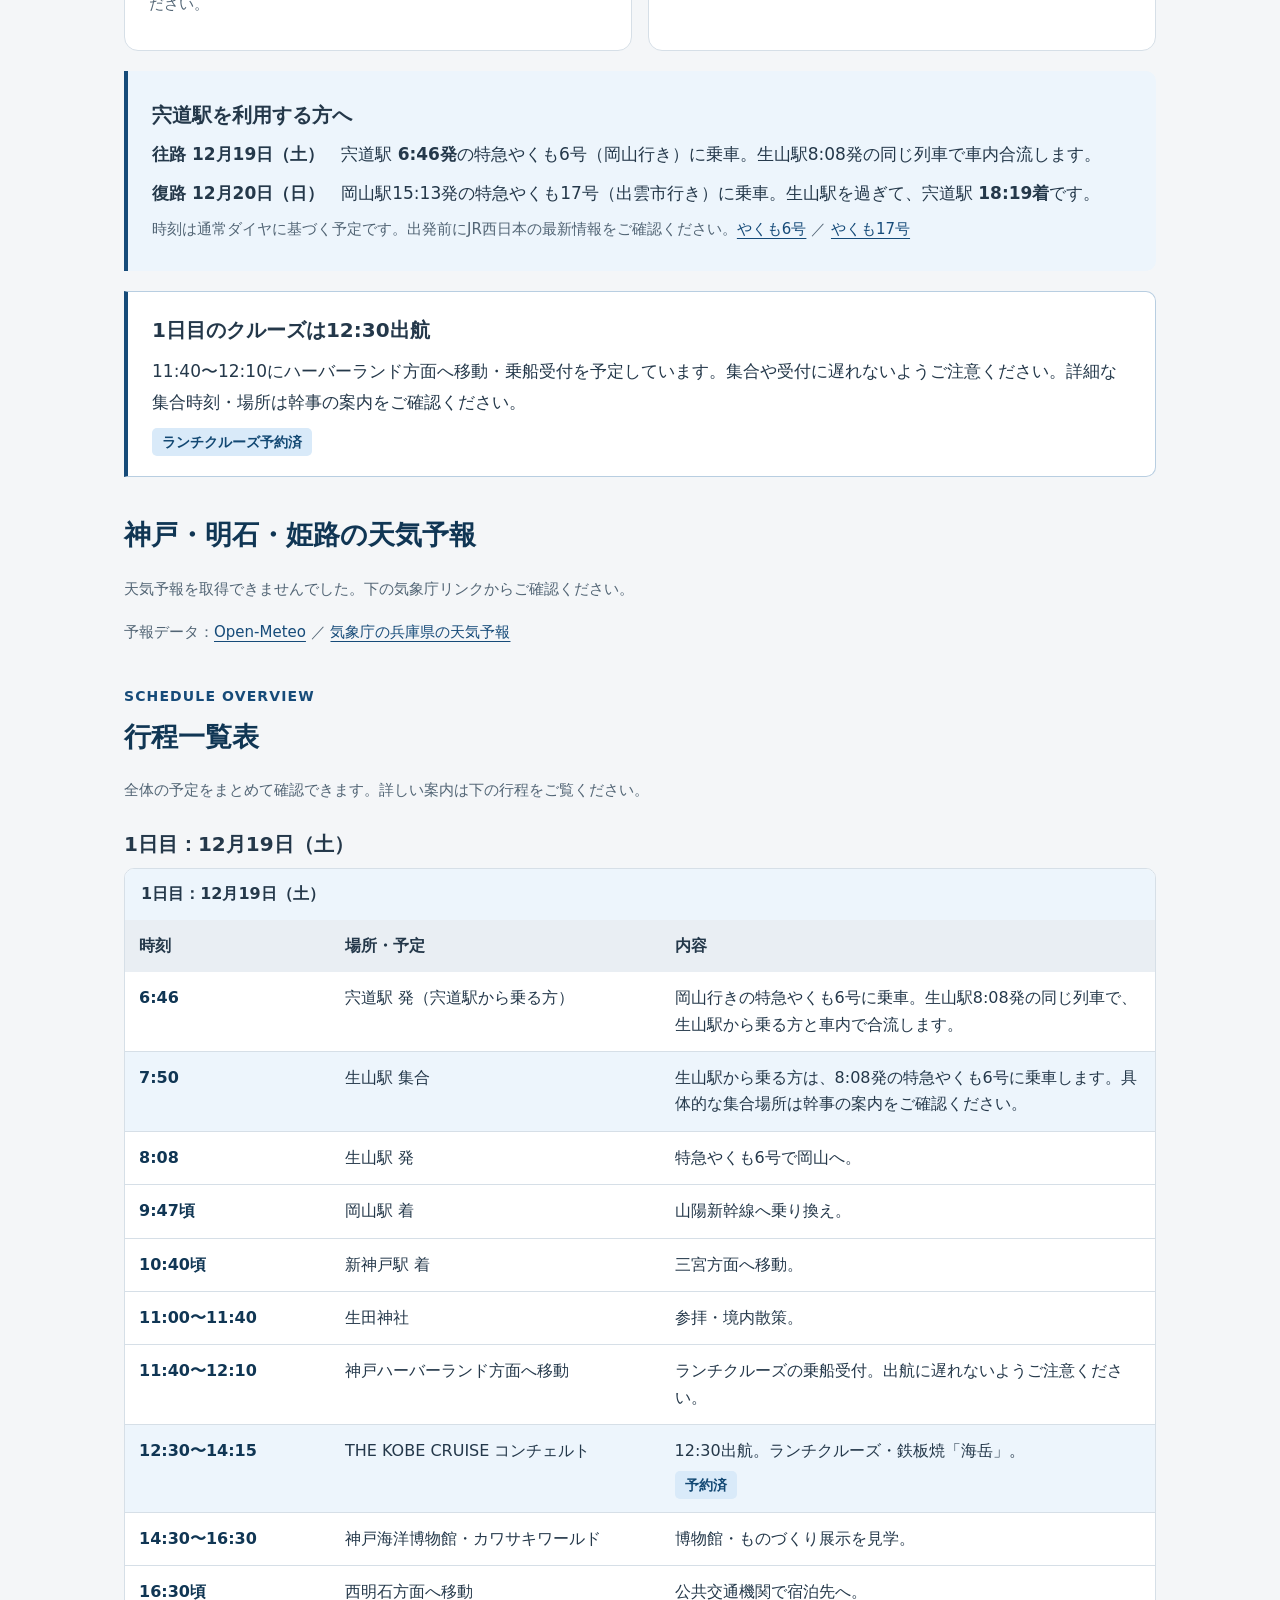
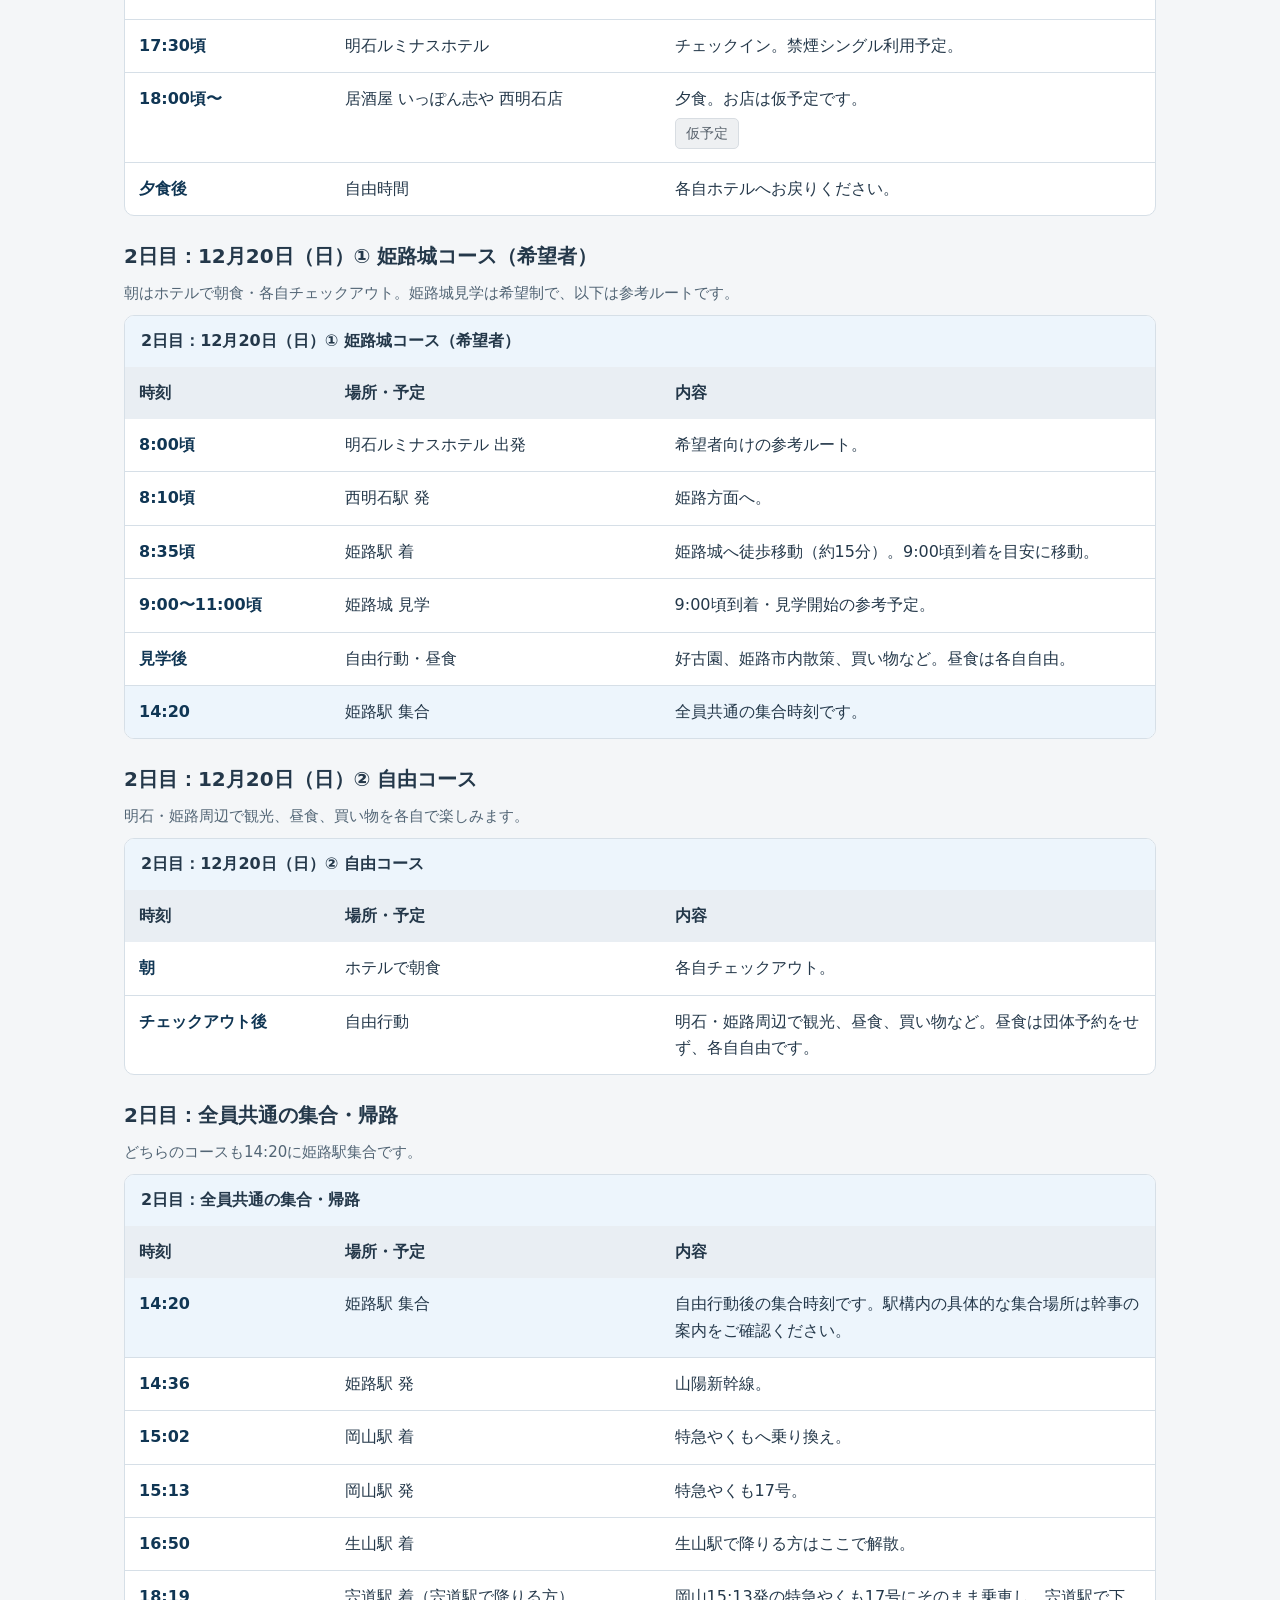
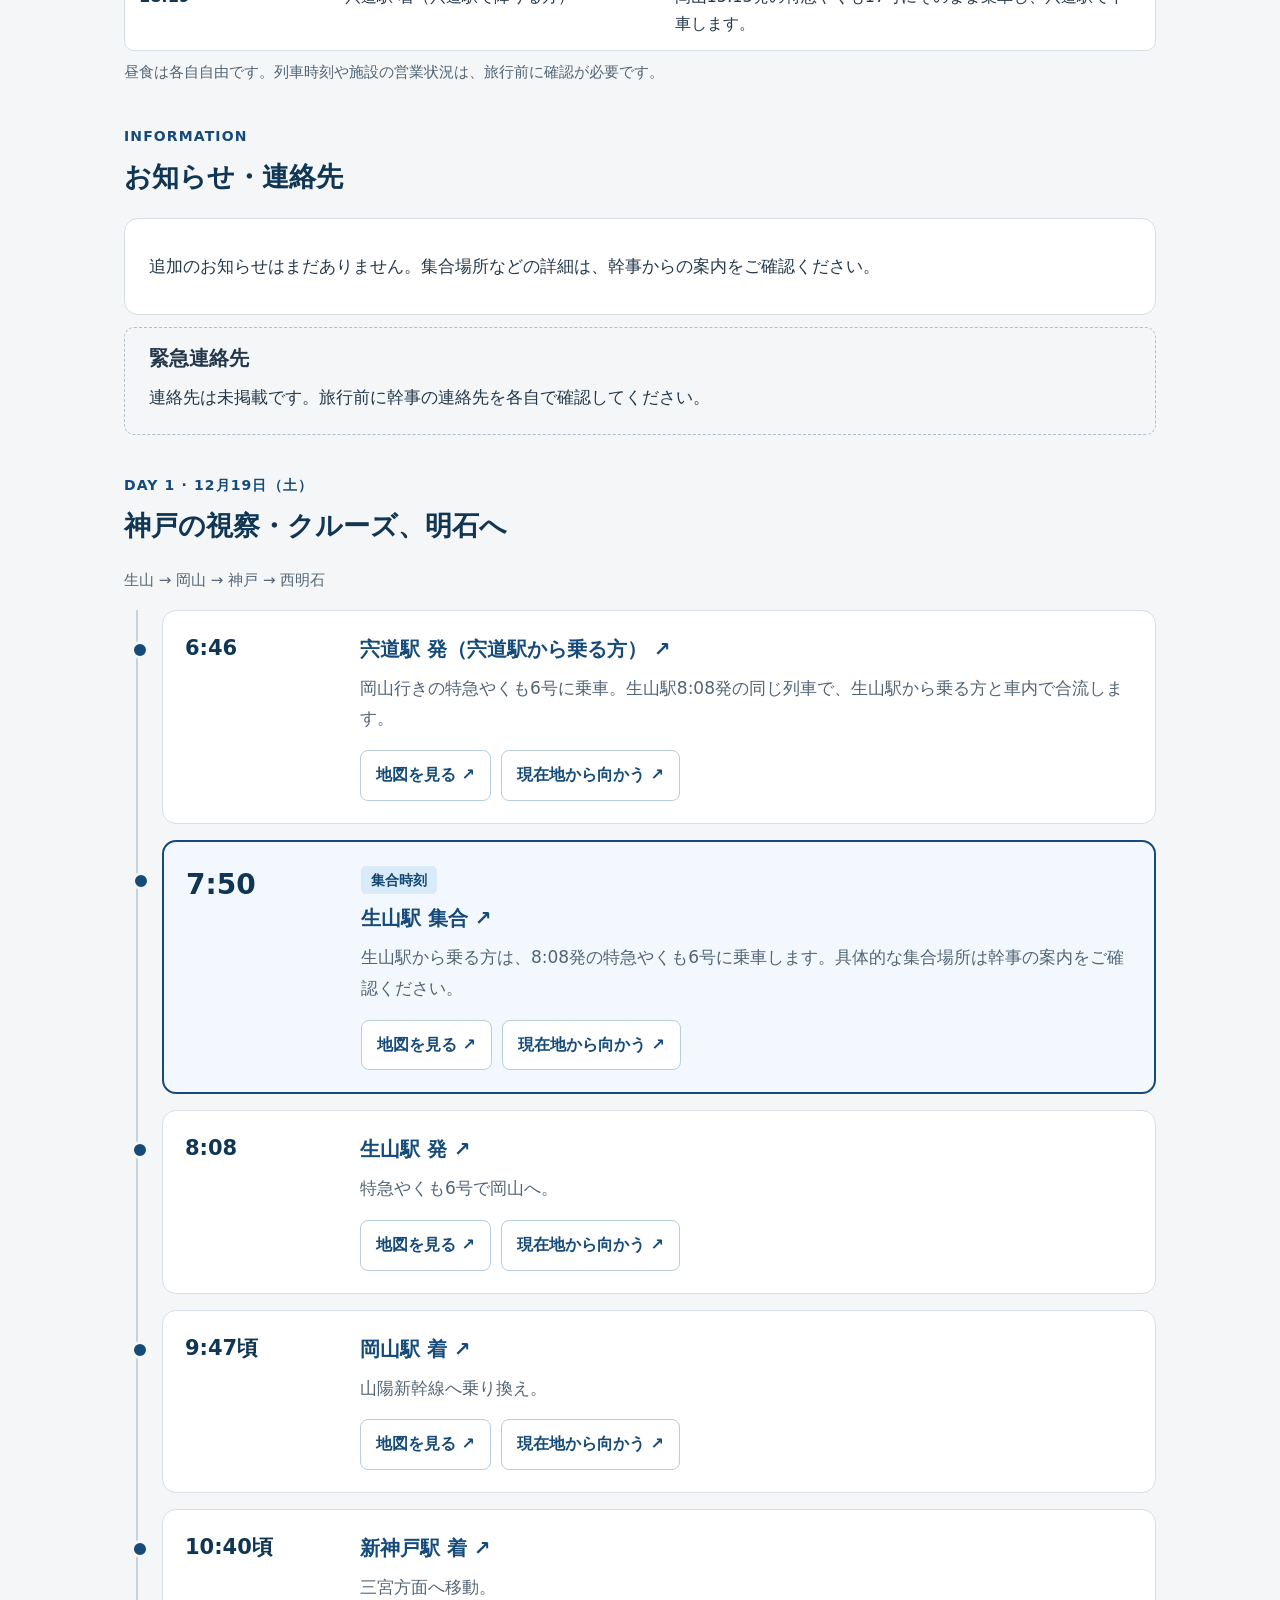
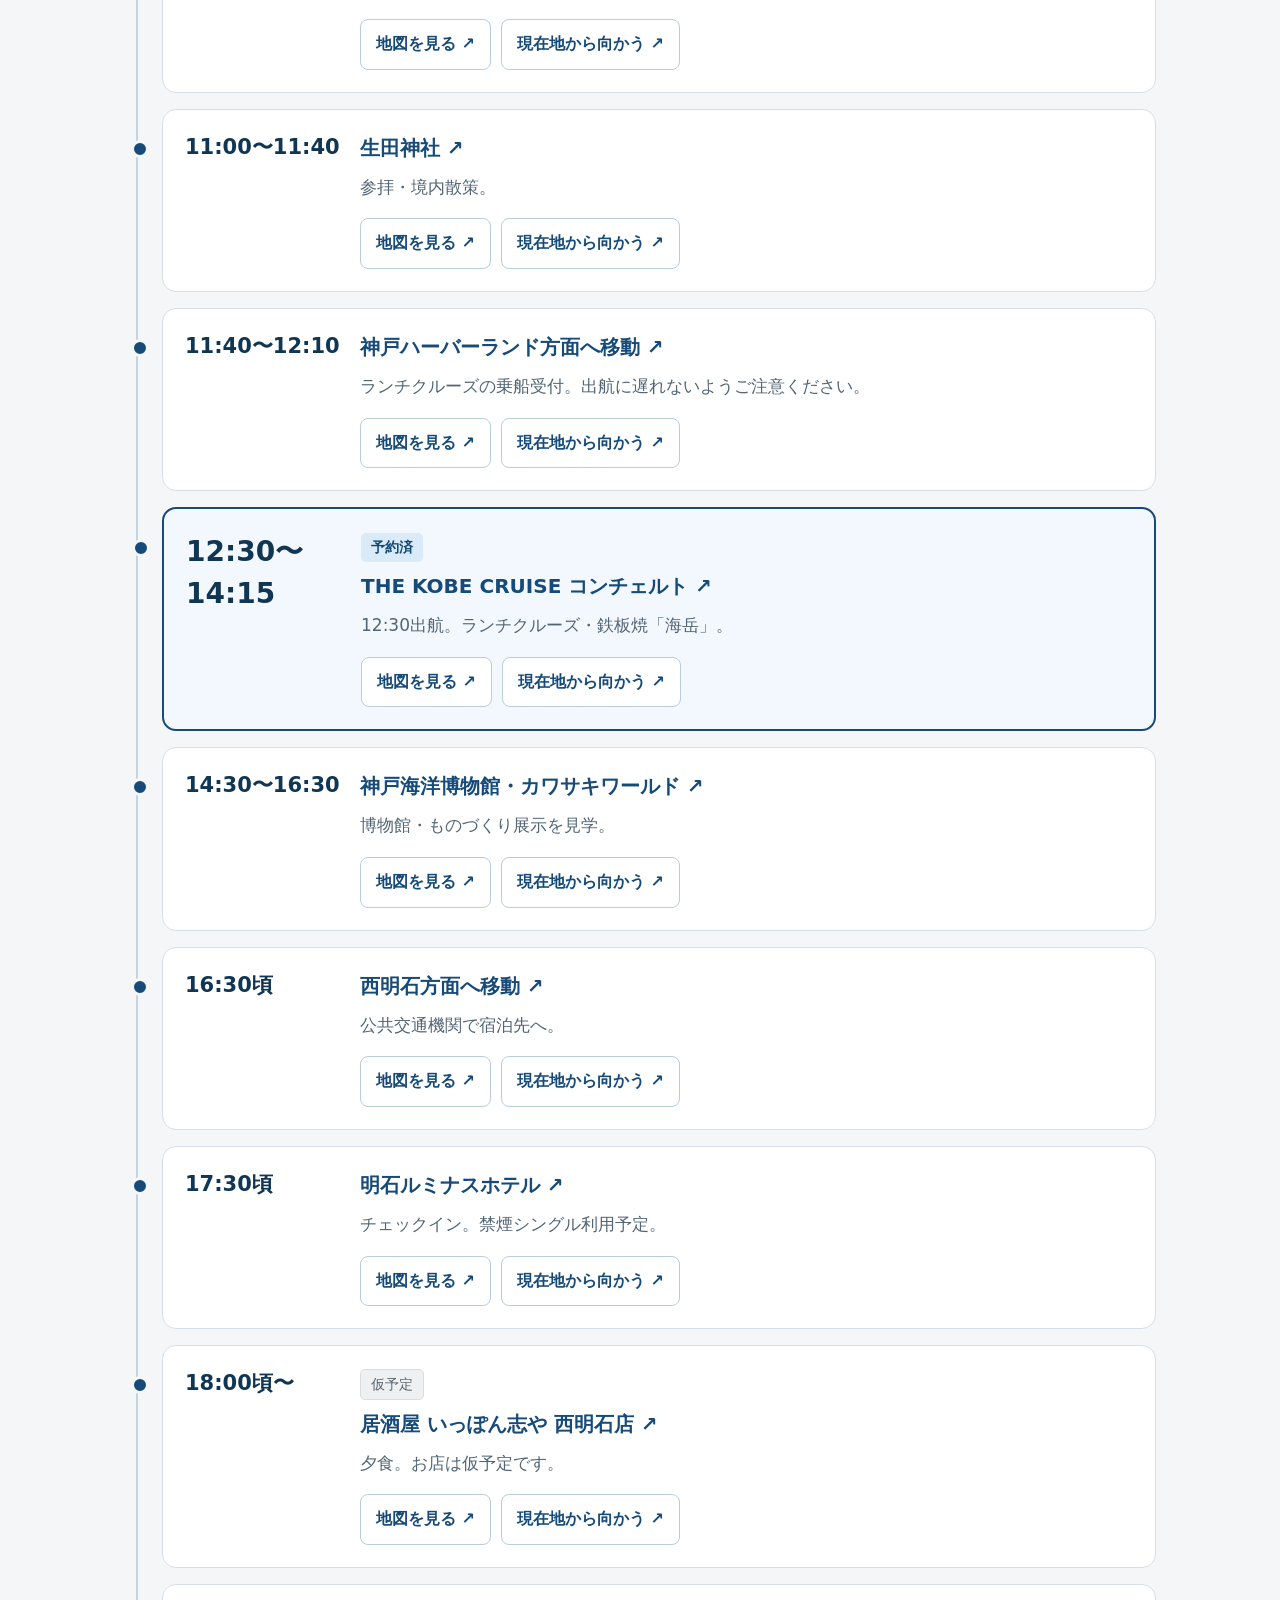
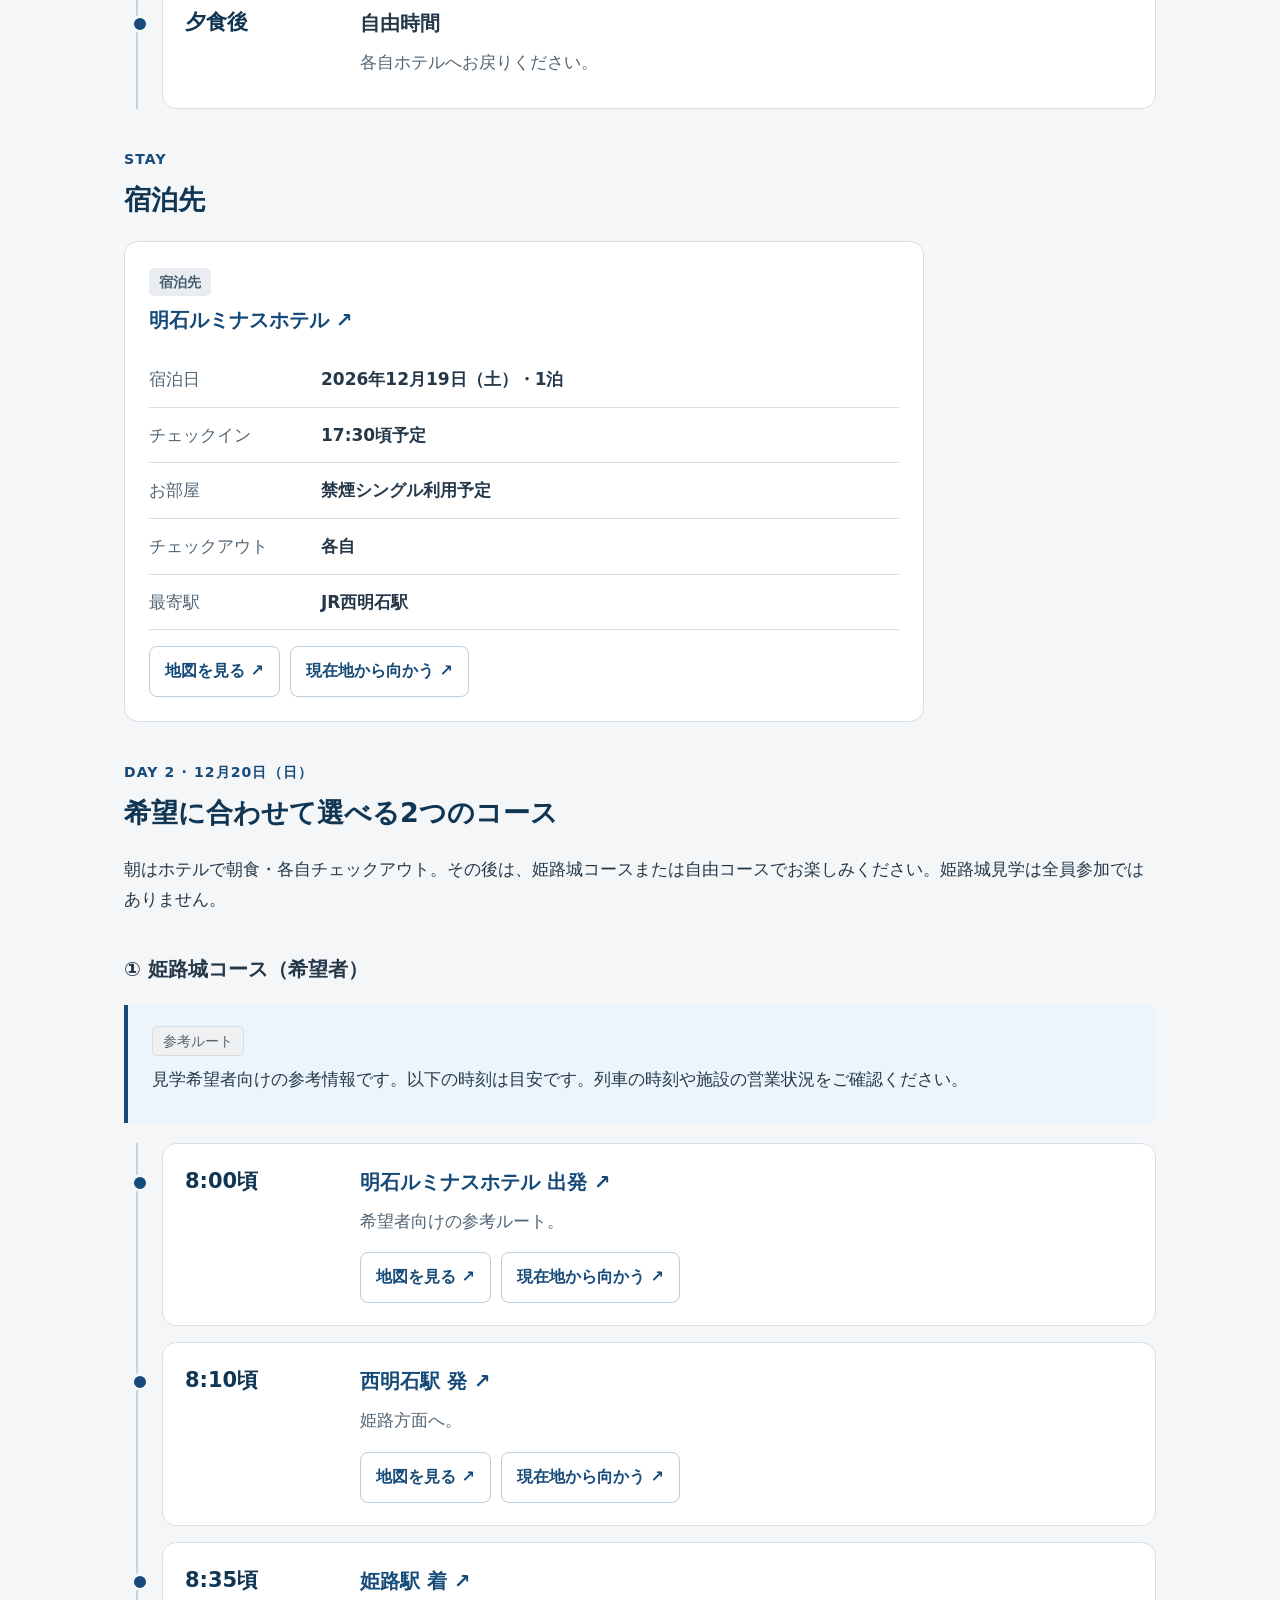
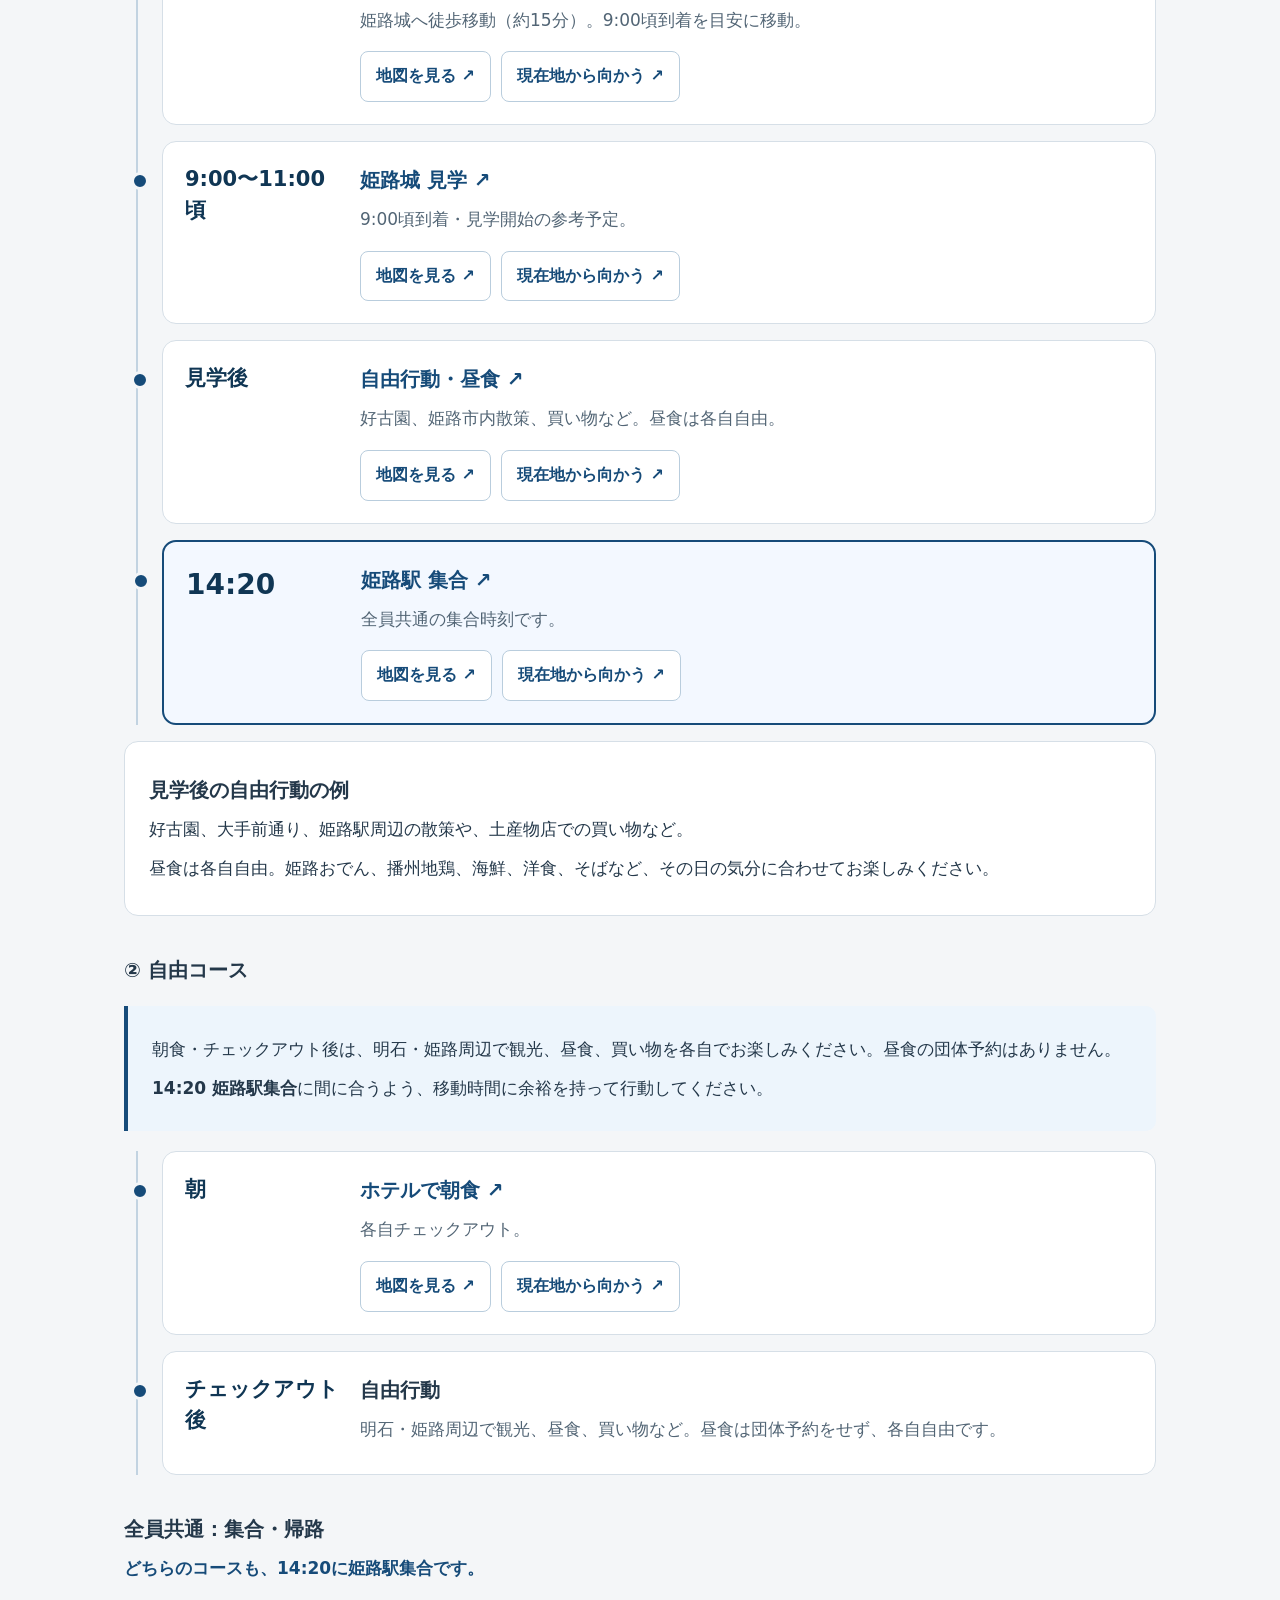
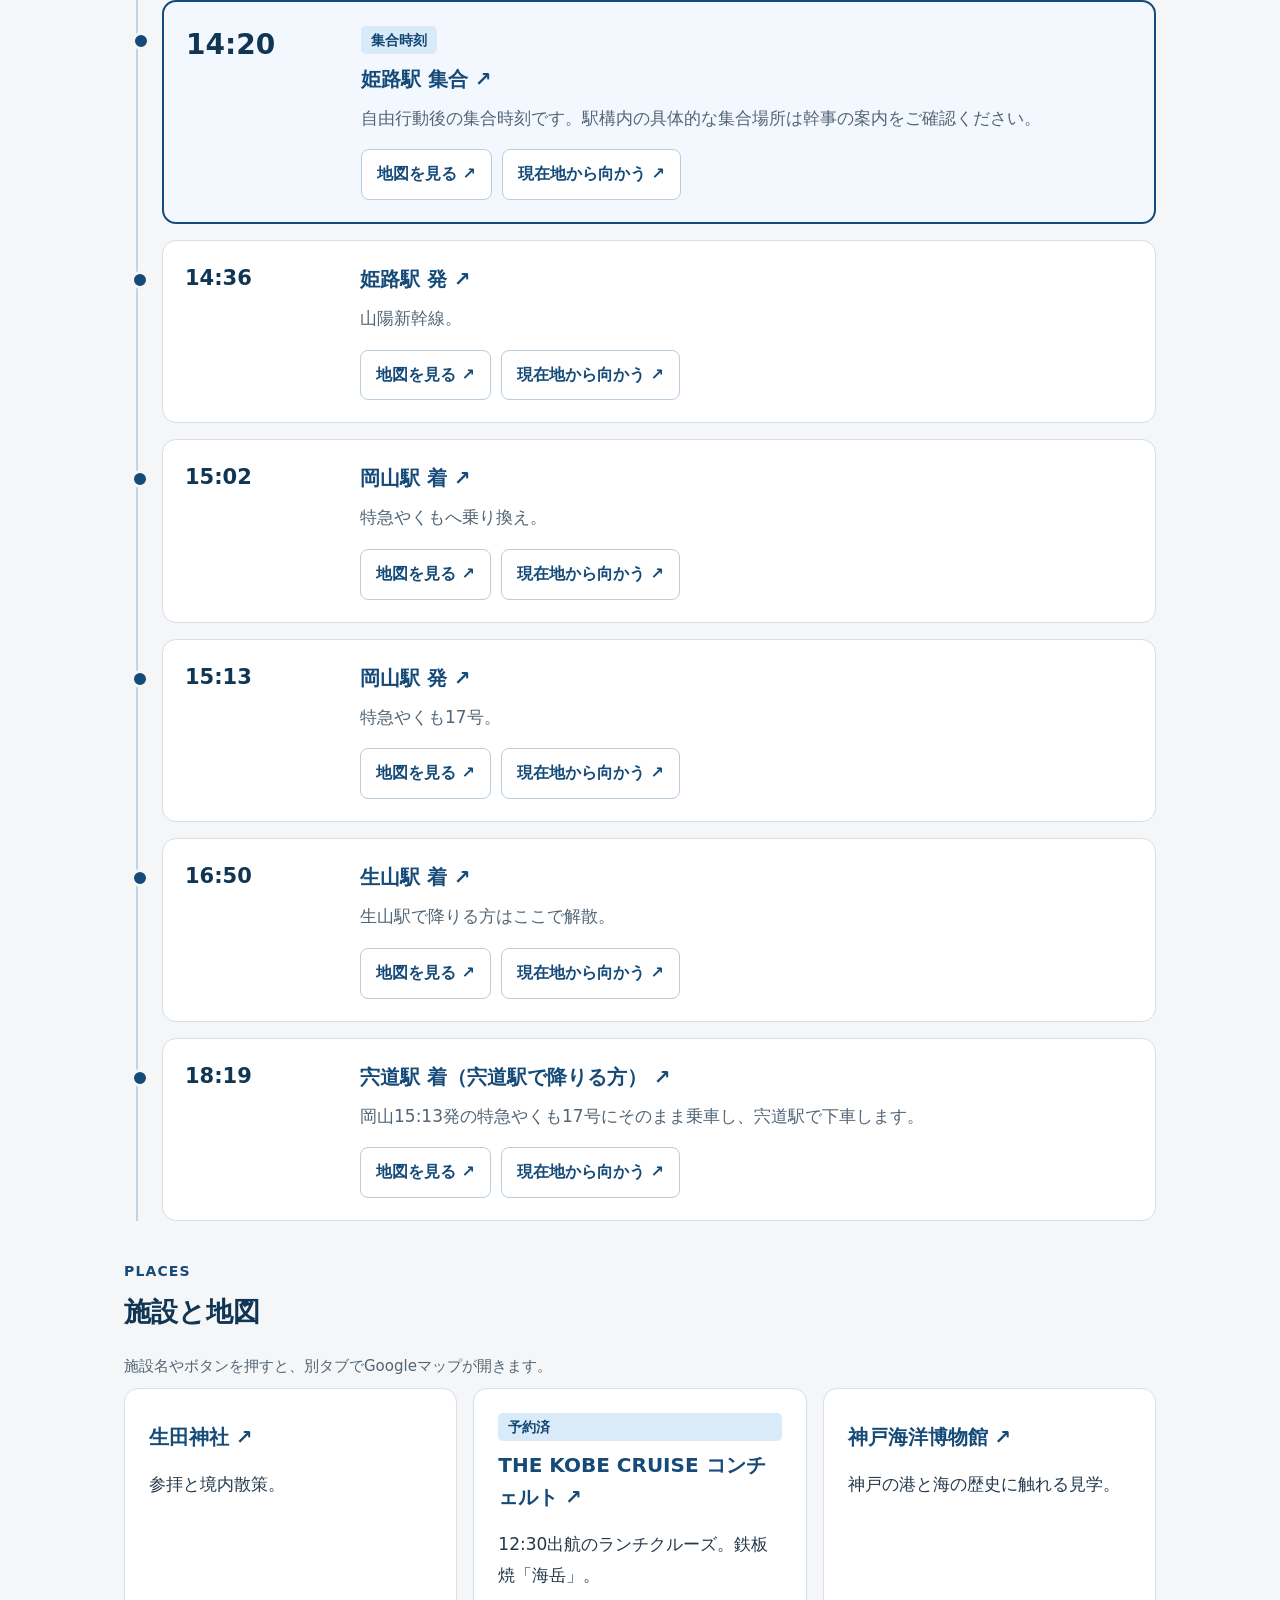
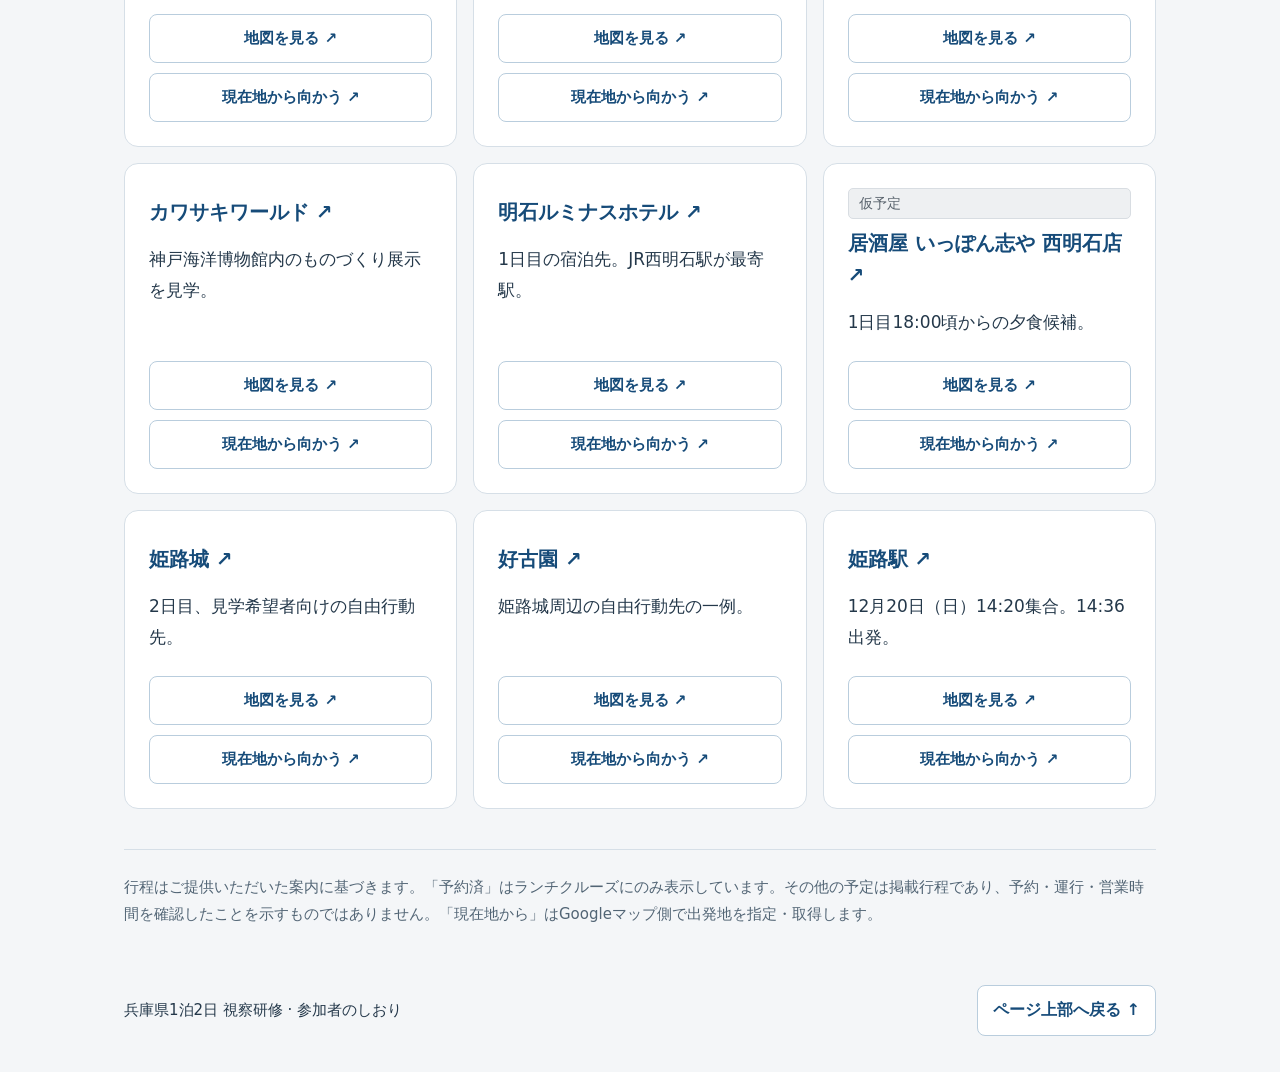
==== commit 812ccbb6: "Add Shinji Station itinerary for Yakumo passengers" ====
--- a/site/index.html
+++ b/site/index.html
@@ -11,9 +11,15 @@
 <main class="wrap">
 <noscript><p class="notice">行程の表示にはJavaScriptが必要です。2日目は12月20日14:20に姫路駅集合、14:36発です。宿泊は明石ルミナスホテルです。</p></noscript>
 <section class="section" aria-labelledby="important-title"><p class="eyebrow">まず確認</p><h2 id="important-title">旅行中の大切な時間</h2><p><a class="button secondary" href="#overview">行程一覧表を見る ↓</a></p>
-<div id="meeting" class="meeting important"><div><span class="label confirmed">1日目の集合</span><p class="meeting-date">12月19日（土）</p><h3>生山駅集合</h3><p class="big-time">7:50</p><p><strong>8:08出発</strong>の特急やくもで岡山へ向かいます。</p><p class="small">駅での具体的な集合場所は、幹事からの案内をご確認ください。</p></div><div class="actions"><a class="button" href="https://www.google.com/maps/search/?api=1&query=生山駅" target="_blank" rel="noopener noreferrer">生山駅の地図</a><a class="button secondary" href="https://www.google.com/maps/dir/?api=1&destination=生山駅&travelmode=transit" target="_blank" rel="noopener noreferrer">現在地から生山駅へ</a></div></div>
+<div id="meeting" class="meeting important"><div><span class="label confirmed">1日目の集合</span><p class="meeting-date">12月19日（土）</p><h3>生山駅集合</h3><p class="big-time">7:50</p><p><strong>8:08出発</strong>の特急やくも6号で岡山へ向かいます。</p><p class="small">駅での具体的な集合場所は、幹事からの案内をご確認ください。</p></div><div class="actions"><a class="button" href="https://www.google.com/maps/search/?api=1&query=生山駅" target="_blank" rel="noopener noreferrer">生山駅の地図</a><a class="button secondary" href="https://www.google.com/maps/dir/?api=1&destination=生山駅&travelmode=transit" target="_blank" rel="noopener noreferrer">現在地から生山駅へ</a></div></div>
 <div id="return-meeting" class="meeting important"><div><span class="label confirmed">集合時刻</span><p class="meeting-date">12月20日（日）</p><h3>姫路駅集合</h3><p class="big-time">14:20</p><p>自由行動後は、この時刻までに姫路駅へ。</p><p class="small">駅構内の具体的な集合場所は未掲載です。幹事からの案内をご確認ください。</p></div><div class="actions"><a class="button" href="https://www.google.com/maps/search/?api=1&query=姫路駅" target="_blank" rel="noopener noreferrer">姫路駅の地図</a><a class="button secondary" href="https://www.google.com/maps/dir/?api=1&destination=姫路駅&travelmode=transit" target="_blank" rel="noopener noreferrer">現在地から姫路駅へ</a></div></div>
 <div class="important-grid"><article class="card"><h3>帰りの乗り継ぎ</h3><p class="return-route"><strong>14:36</strong> 姫路発 → <strong>15:02</strong> 岡山着<br><strong>15:13</strong> やくも17号 → <strong>16:50</strong> 生山着</p><p class="small">岡山駅での乗り換えは11分です。到着後は乗り換え先へ移動してください。</p></article><article class="card"><span class="label tentative">仮予定</span><h3>1日目の夕食 · 18:00頃〜</h3><p><a class="place-link" data-place="dinner">居酒屋 いっぽん志や 西明石店 ↗</a></p><p>夕食後は自由行動。各自ホテルへお戻りください。</p></article></div>
+<article id="shinji" class="notice">
+<h3>宍道駅を利用する方へ</h3>
+<p><strong>往路 12月19日（土）</strong>　宍道駅 <strong>6:46発</strong>の特急やくも6号（岡山行き）に乗車。生山駅8:08発の同じ列車で車内合流します。</p>
+<p><strong>復路 12月20日（日）</strong>　岡山駅15:13発の特急やくも17号（出雲市行き）に乗車。生山駅を過ぎて、宍道駅 <strong>18:19着</strong>です。</p>
+<p class="small">時刻は通常ダイヤに基づく予定です。出発前にJR西日本の最新情報をご確認ください。<a href="https://timetable.jr-odekake.net/train-timetable/76291?date=20261005">やくも6号</a> ／ <a href="https://timetable.jr-odekake.net/train-timetable/279011?date=20261031">やくも17号</a></p>
+</article>
 <div class="notice cruise"><strong>1日目のクルーズは12:30出航</strong><p>11:40〜12:10にハーバーランド方面へ移動・乗船受付を予定しています。集合や受付に遅れないようご注意ください。詳細な集合時刻・場所は幹事の案内をご確認ください。</p><span class="label confirmed">ランチクルーズ予約済</span></div>
 </section>
 <section class="section" id="weather" aria-labelledby="weather-title">
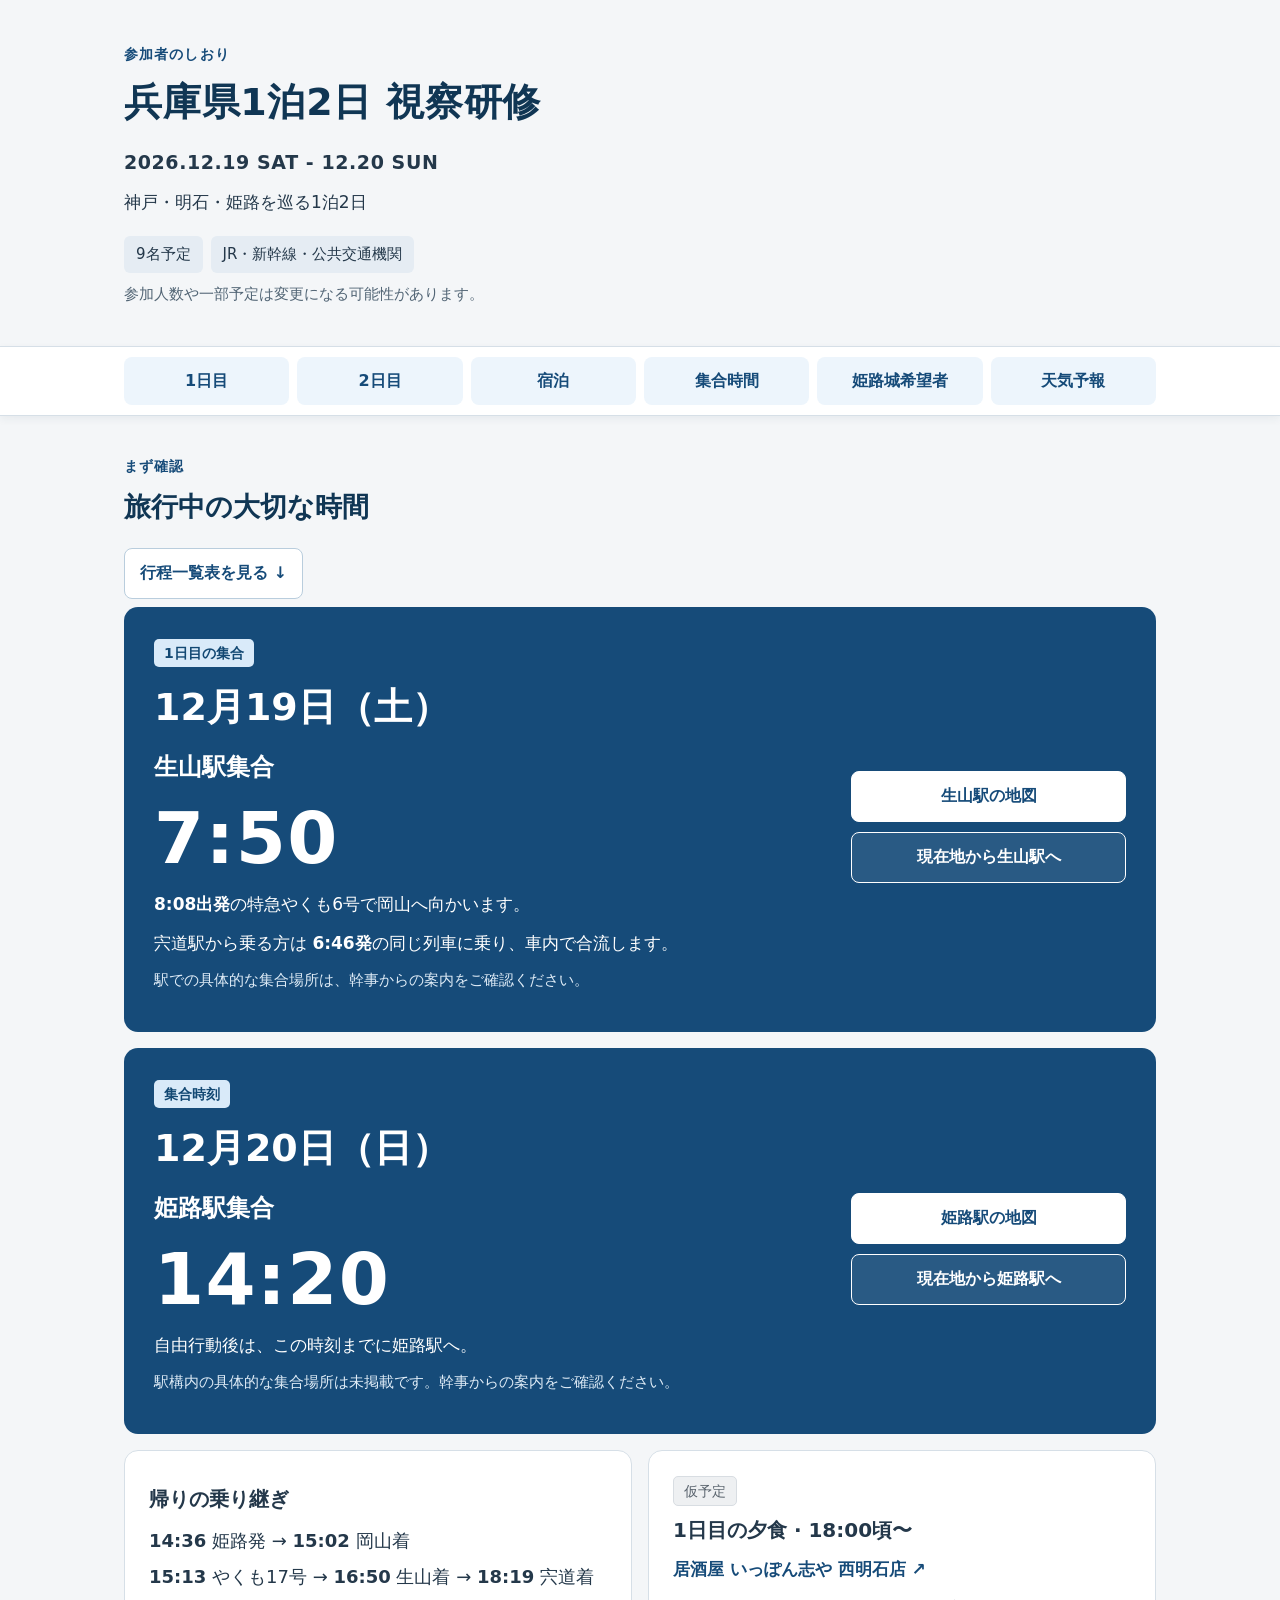
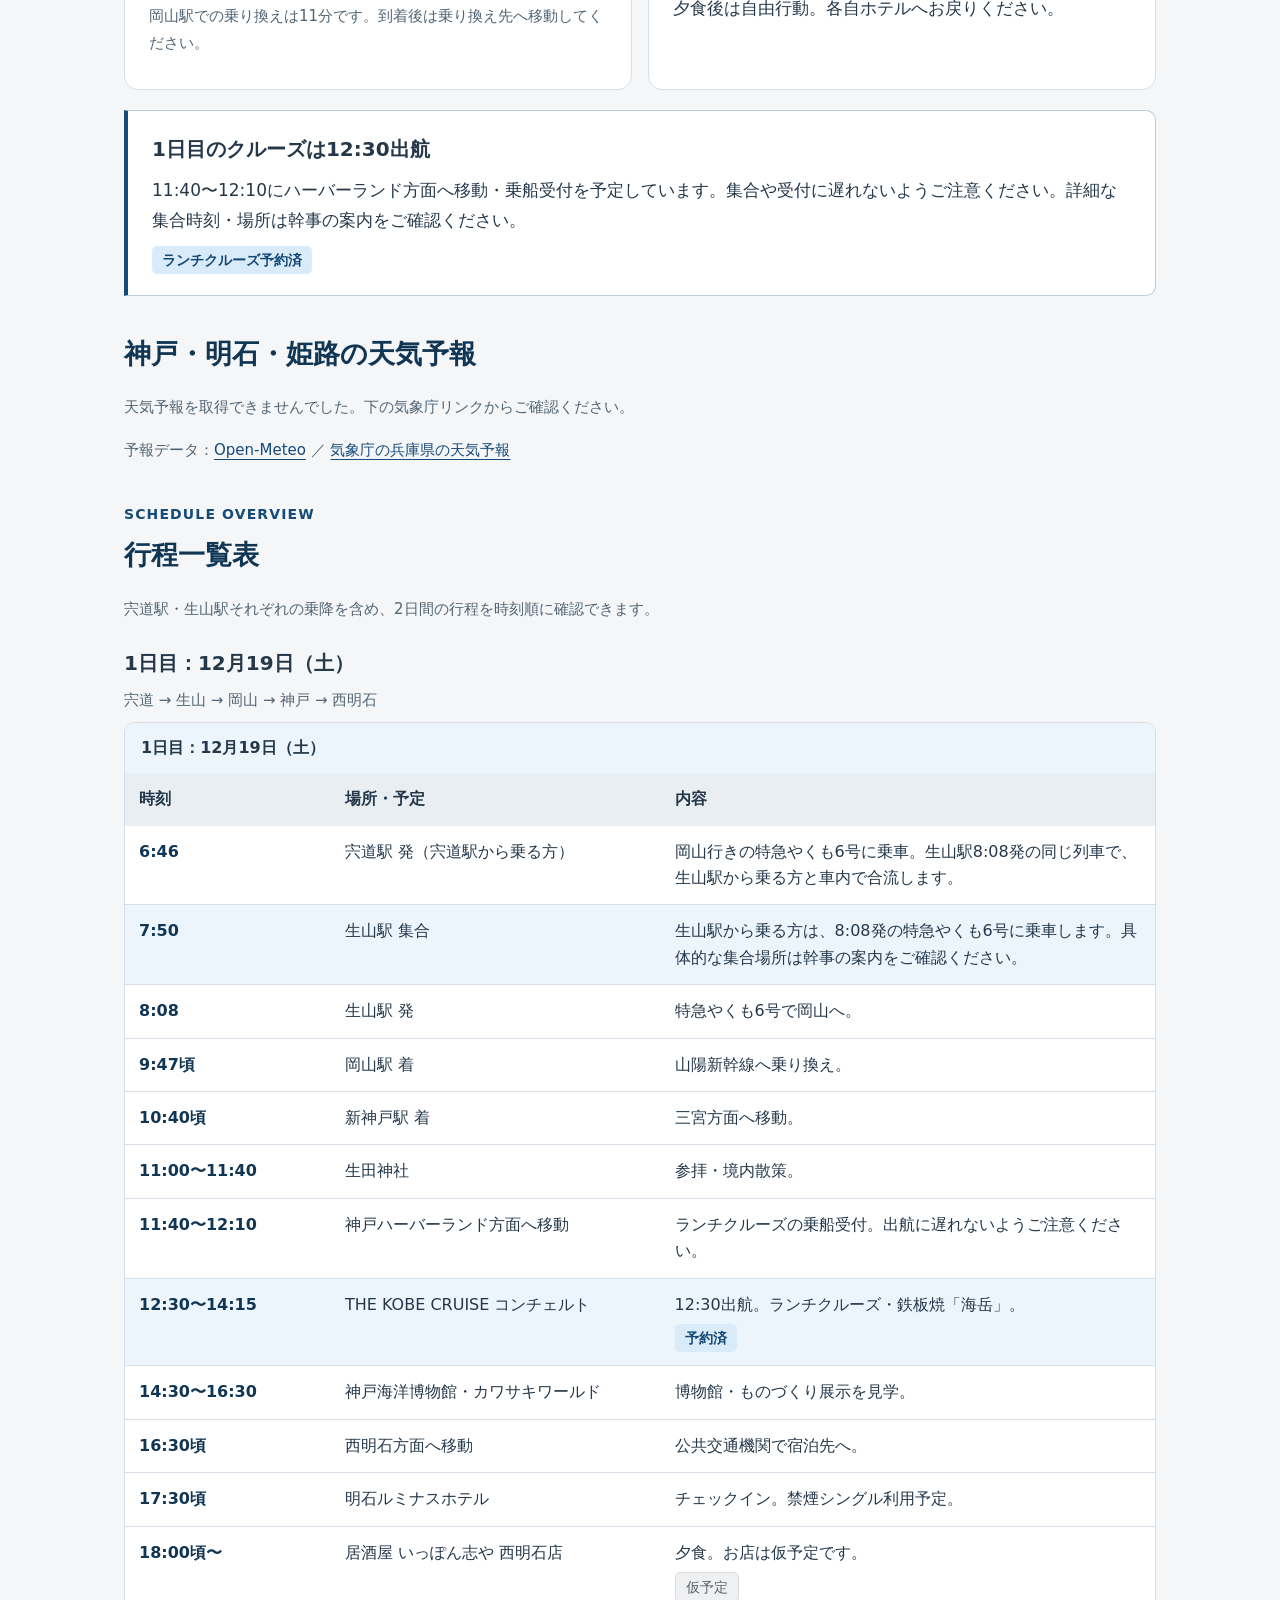
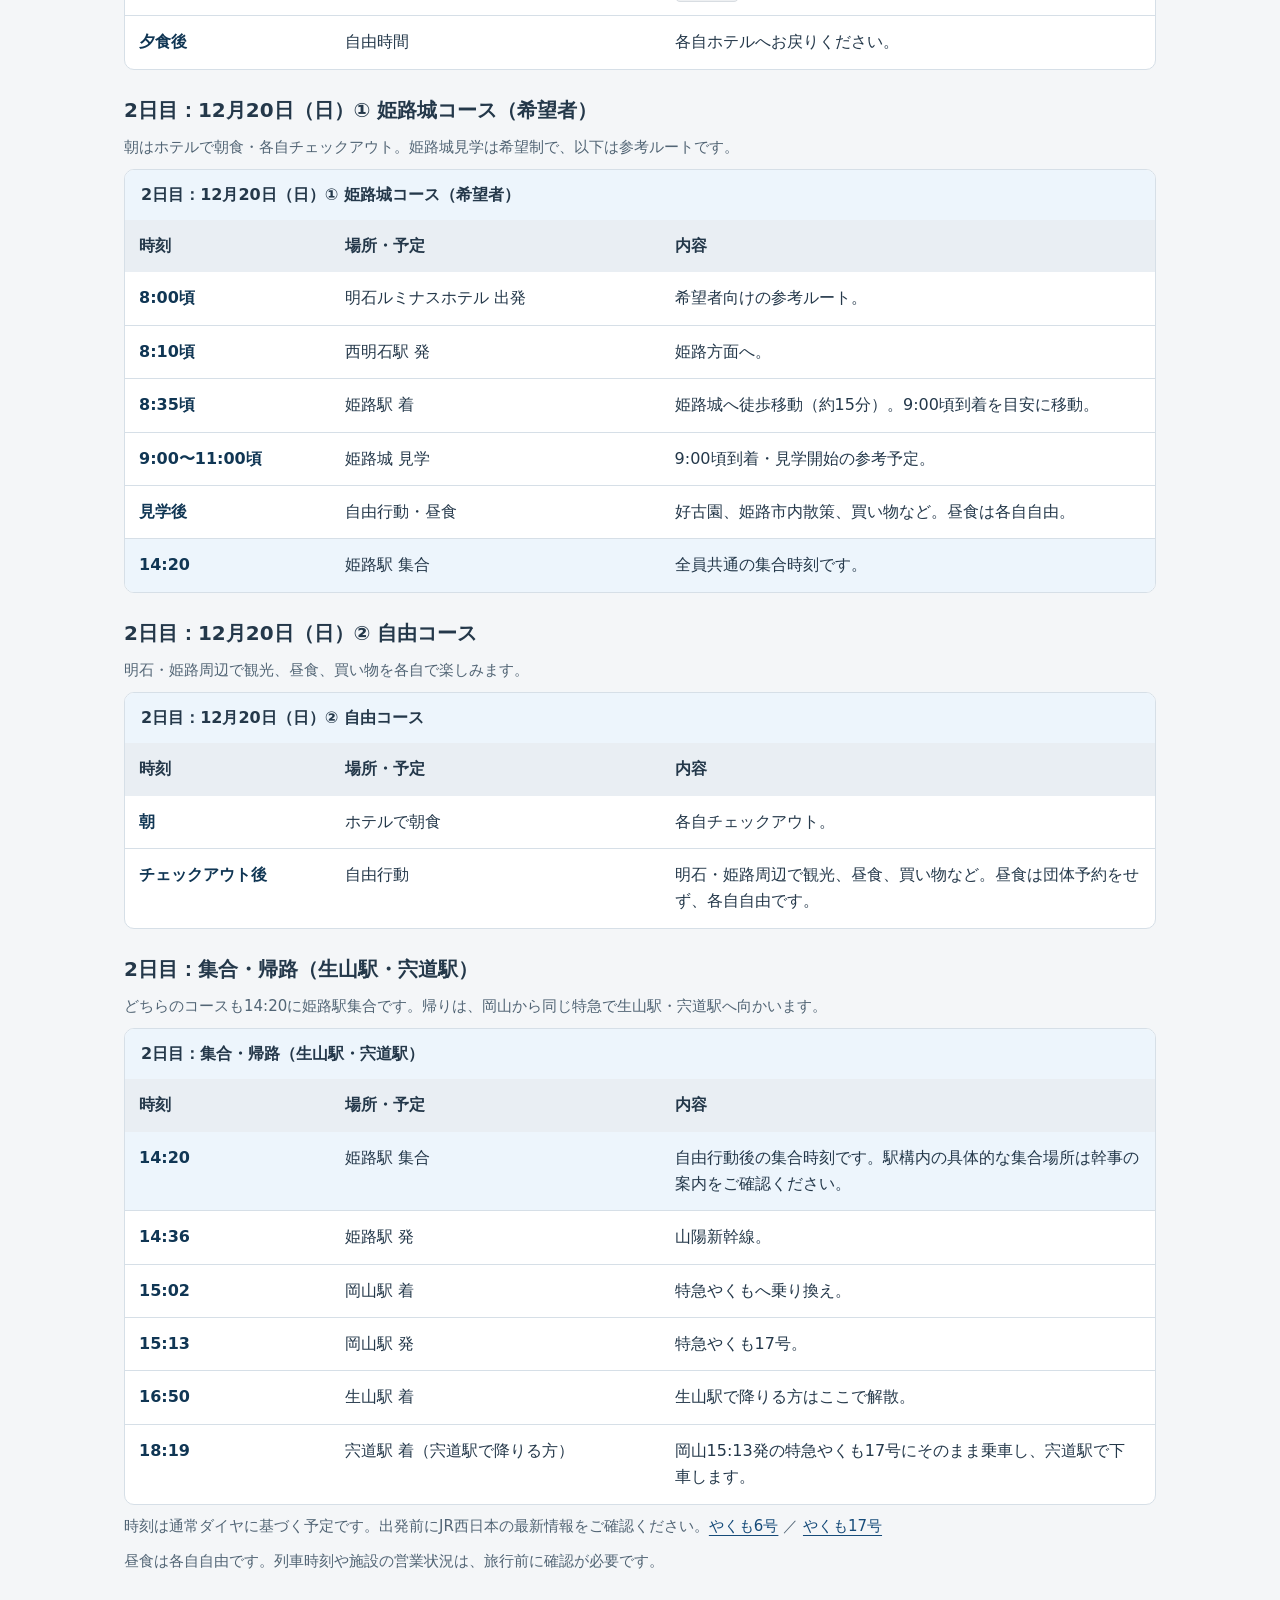
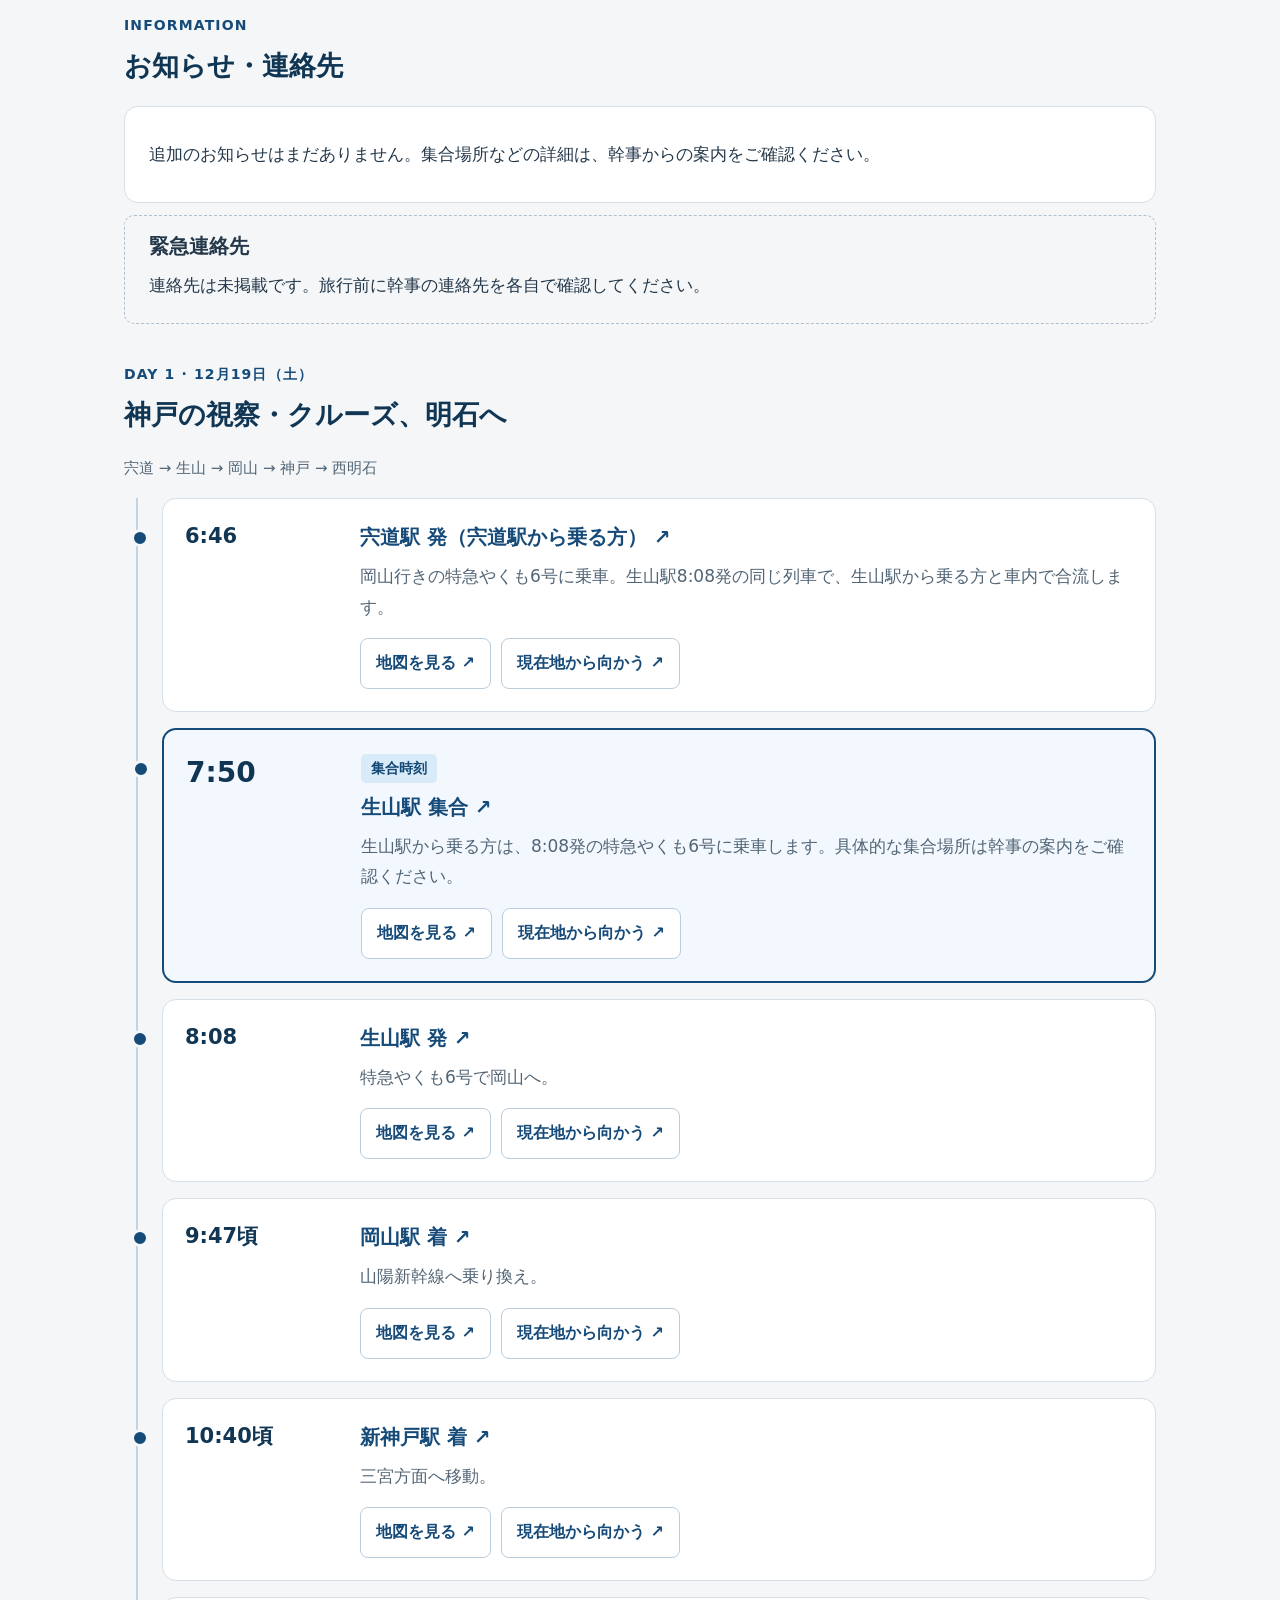
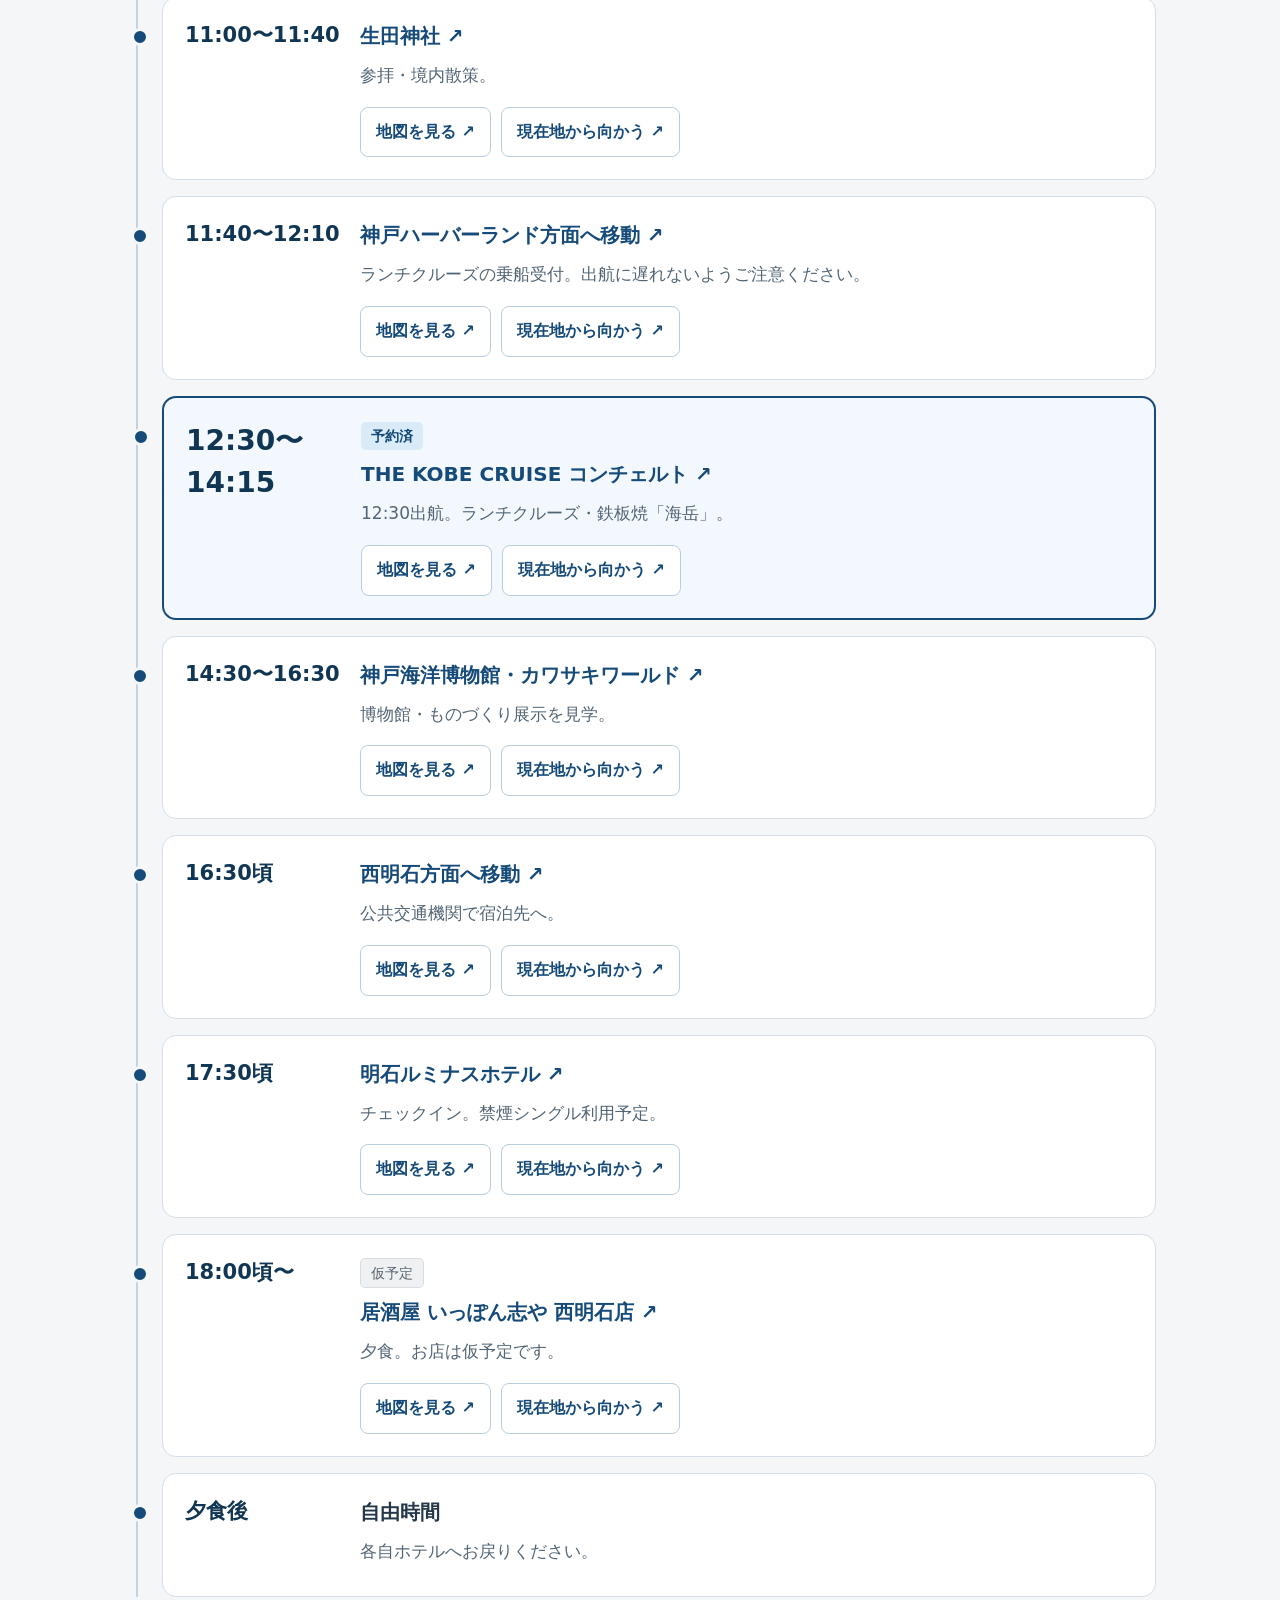
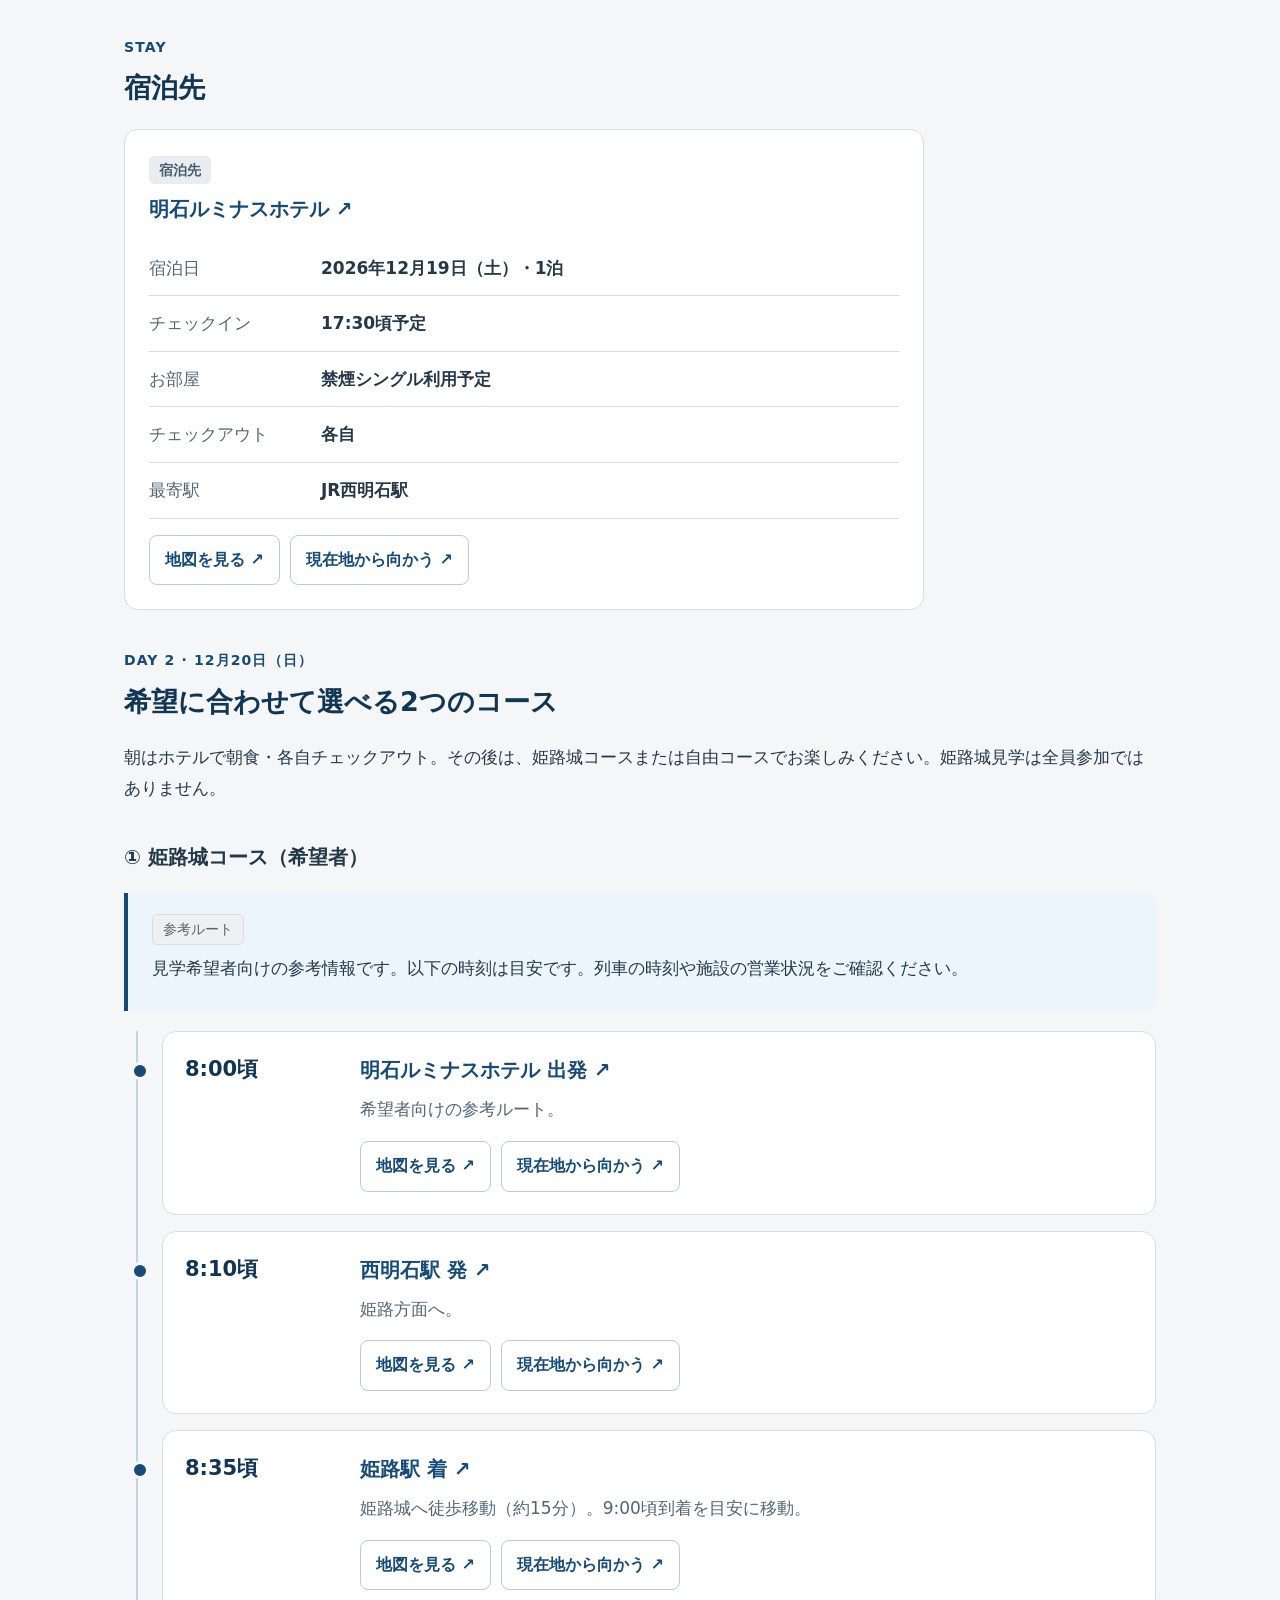
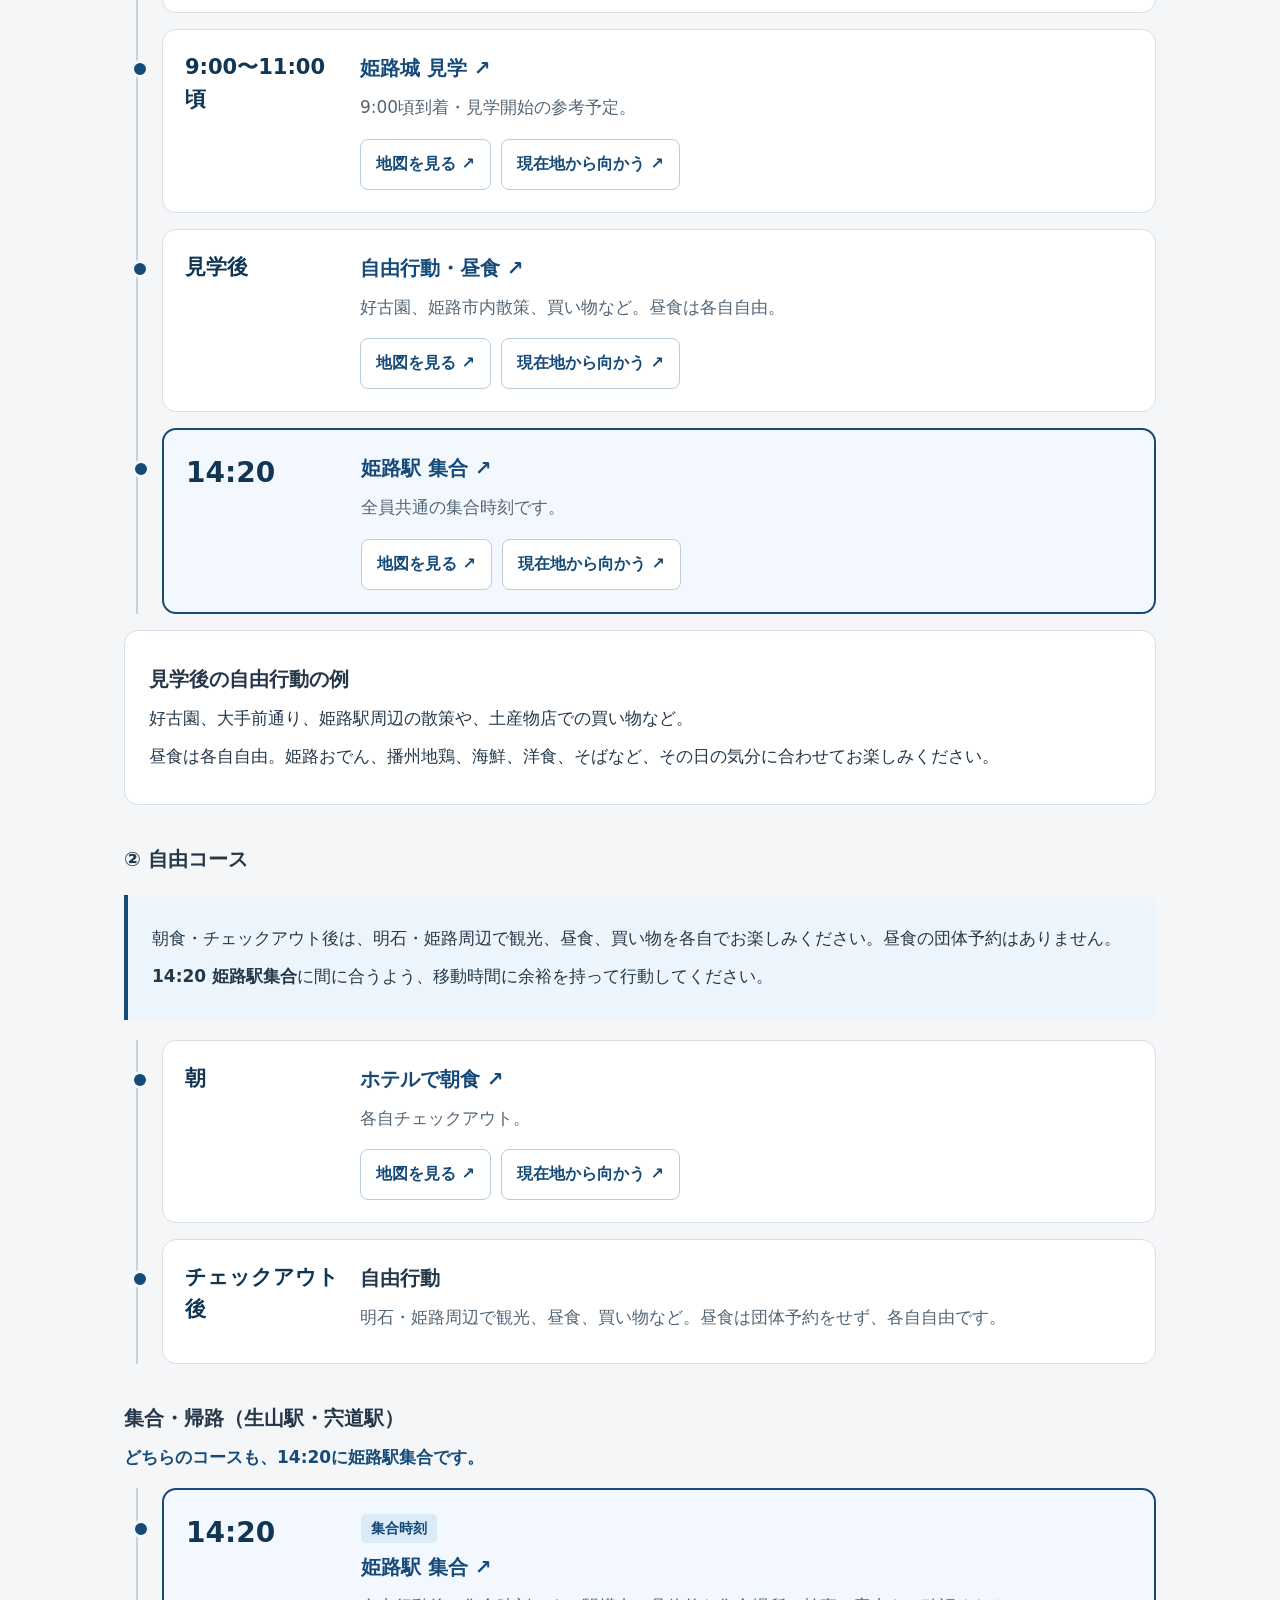
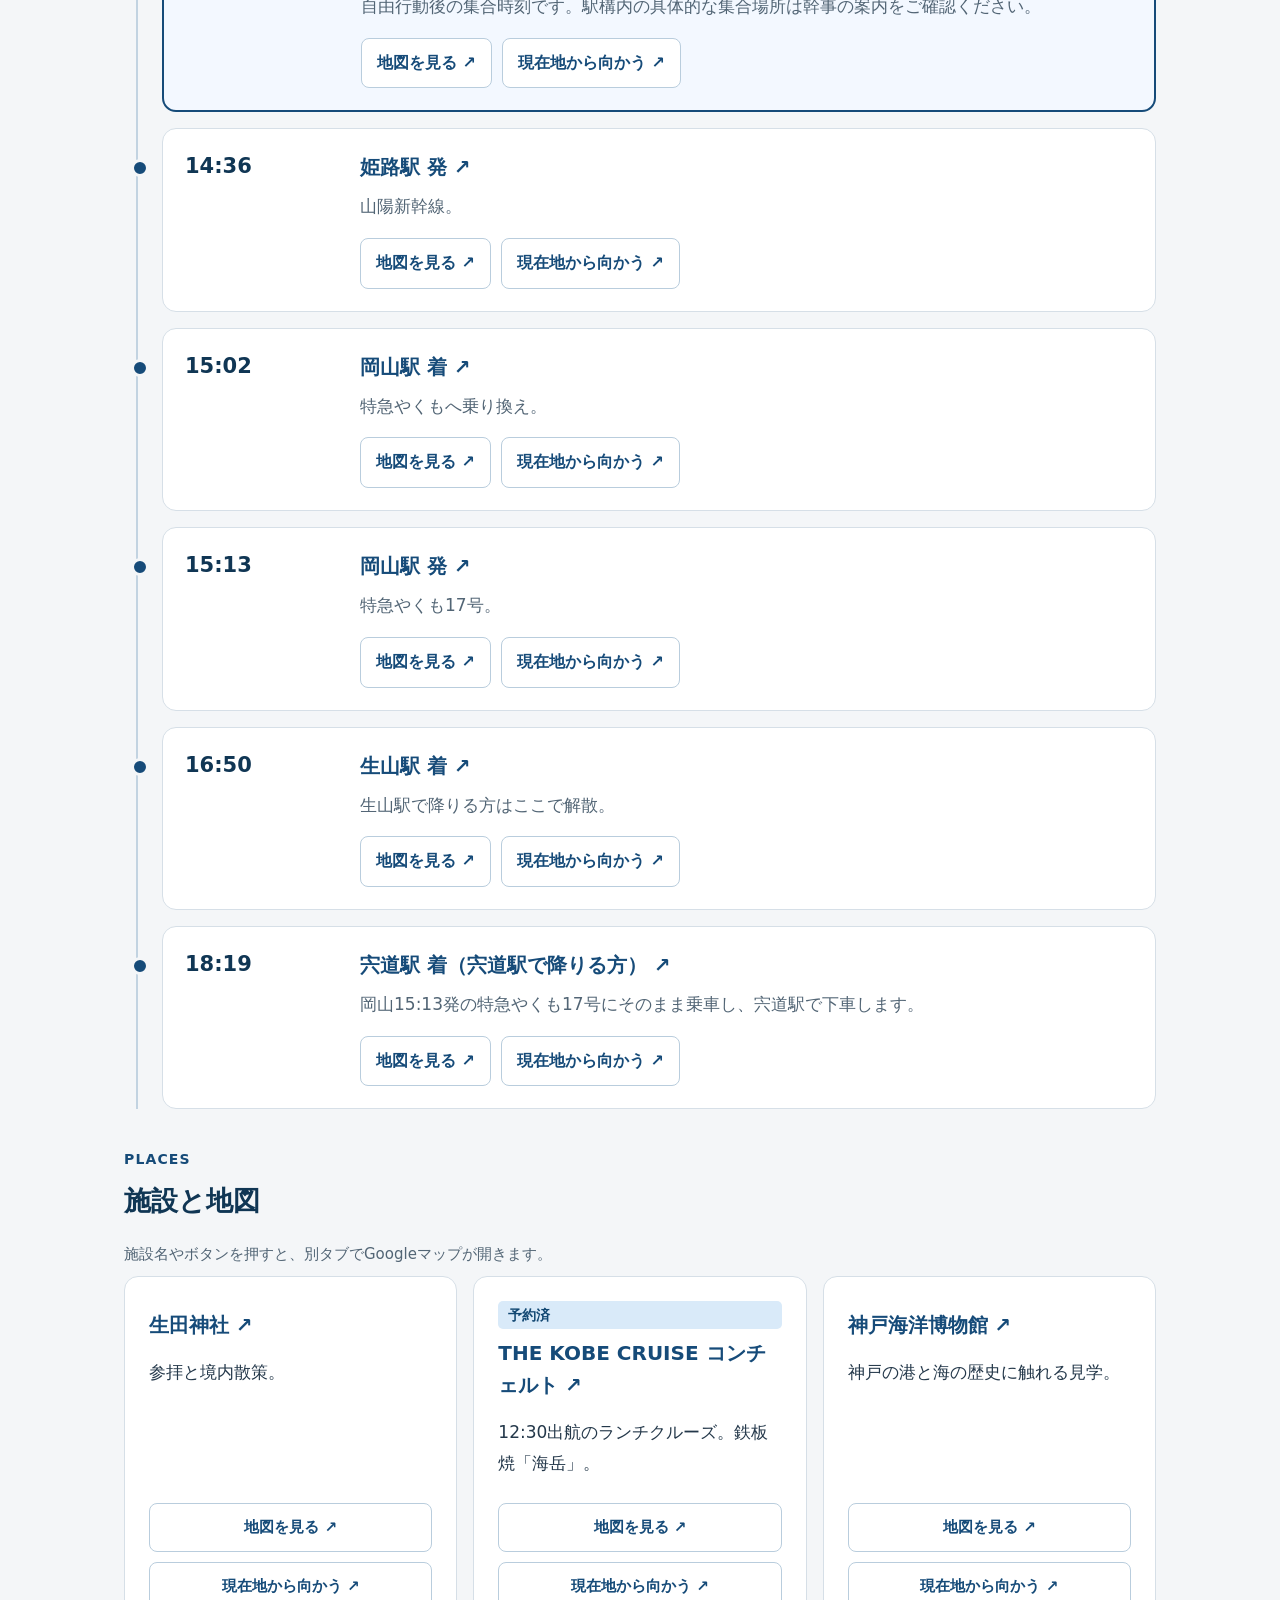
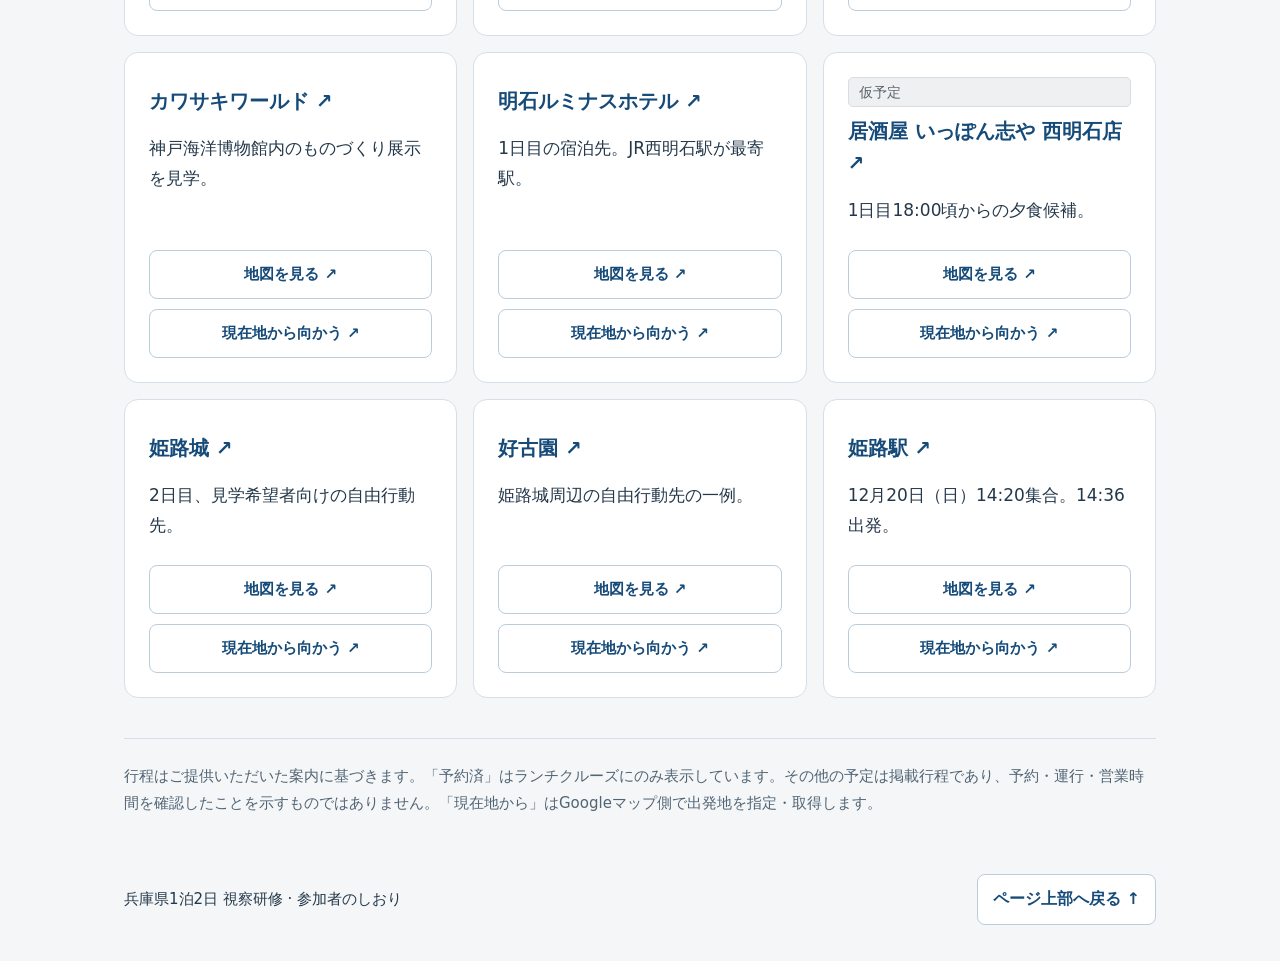
==== commit 196989a2: "Integrate Shinji Station into the full itinerary" ====
--- a/site/index.html
+++ b/site/index.html
@@ -11,15 +11,9 @@
 <main class="wrap">
 <noscript><p class="notice">行程の表示にはJavaScriptが必要です。2日目は12月20日14:20に姫路駅集合、14:36発です。宿泊は明石ルミナスホテルです。</p></noscript>
 <section class="section" aria-labelledby="important-title"><p class="eyebrow">まず確認</p><h2 id="important-title">旅行中の大切な時間</h2><p><a class="button secondary" href="#overview">行程一覧表を見る ↓</a></p>
-<div id="meeting" class="meeting important"><div><span class="label confirmed">1日目の集合</span><p class="meeting-date">12月19日（土）</p><h3>生山駅集合</h3><p class="big-time">7:50</p><p><strong>8:08出発</strong>の特急やくも6号で岡山へ向かいます。</p><p class="small">駅での具体的な集合場所は、幹事からの案内をご確認ください。</p></div><div class="actions"><a class="button" href="https://www.google.com/maps/search/?api=1&query=生山駅" target="_blank" rel="noopener noreferrer">生山駅の地図</a><a class="button secondary" href="https://www.google.com/maps/dir/?api=1&destination=生山駅&travelmode=transit" target="_blank" rel="noopener noreferrer">現在地から生山駅へ</a></div></div>
+<div id="meeting" class="meeting important"><div><span class="label confirmed">1日目の集合</span><p class="meeting-date">12月19日（土）</p><h3>生山駅集合</h3><p class="big-time">7:50</p><p><strong>8:08出発</strong>の特急やくも6号で岡山へ向かいます。</p><p>宍道駅から乗る方は <strong>6:46発</strong>の同じ列車に乗り、車内で合流します。</p><p class="small">駅での具体的な集合場所は、幹事からの案内をご確認ください。</p></div><div class="actions"><a class="button" href="https://www.google.com/maps/search/?api=1&query=生山駅" target="_blank" rel="noopener noreferrer">生山駅の地図</a><a class="button secondary" href="https://www.google.com/maps/dir/?api=1&destination=生山駅&travelmode=transit" target="_blank" rel="noopener noreferrer">現在地から生山駅へ</a></div></div>
 <div id="return-meeting" class="meeting important"><div><span class="label confirmed">集合時刻</span><p class="meeting-date">12月20日（日）</p><h3>姫路駅集合</h3><p class="big-time">14:20</p><p>自由行動後は、この時刻までに姫路駅へ。</p><p class="small">駅構内の具体的な集合場所は未掲載です。幹事からの案内をご確認ください。</p></div><div class="actions"><a class="button" href="https://www.google.com/maps/search/?api=1&query=姫路駅" target="_blank" rel="noopener noreferrer">姫路駅の地図</a><a class="button secondary" href="https://www.google.com/maps/dir/?api=1&destination=姫路駅&travelmode=transit" target="_blank" rel="noopener noreferrer">現在地から姫路駅へ</a></div></div>
-<div class="important-grid"><article class="card"><h3>帰りの乗り継ぎ</h3><p class="return-route"><strong>14:36</strong> 姫路発 → <strong>15:02</strong> 岡山着<br><strong>15:13</strong> やくも17号 → <strong>16:50</strong> 生山着</p><p class="small">岡山駅での乗り換えは11分です。到着後は乗り換え先へ移動してください。</p></article><article class="card"><span class="label tentative">仮予定</span><h3>1日目の夕食 · 18:00頃〜</h3><p><a class="place-link" data-place="dinner">居酒屋 いっぽん志や 西明石店 ↗</a></p><p>夕食後は自由行動。各自ホテルへお戻りください。</p></article></div>
-<article id="shinji" class="notice">
-<h3>宍道駅を利用する方へ</h3>
-<p><strong>往路 12月19日（土）</strong>　宍道駅 <strong>6:46発</strong>の特急やくも6号（岡山行き）に乗車。生山駅8:08発の同じ列車で車内合流します。</p>
-<p><strong>復路 12月20日（日）</strong>　岡山駅15:13発の特急やくも17号（出雲市行き）に乗車。生山駅を過ぎて、宍道駅 <strong>18:19着</strong>です。</p>
-<p class="small">時刻は通常ダイヤに基づく予定です。出発前にJR西日本の最新情報をご確認ください。<a href="https://timetable.jr-odekake.net/train-timetable/76291?date=20261005">やくも6号</a> ／ <a href="https://timetable.jr-odekake.net/train-timetable/279011?date=20261031">やくも17号</a></p>
-</article>
+<div class="important-grid"><article class="card"><h3>帰りの乗り継ぎ</h3><p class="return-route"><strong>14:36</strong> 姫路発 → <strong>15:02</strong> 岡山着<br><strong>15:13</strong> やくも17号 → <strong>16:50</strong> 生山着 → <strong>18:19</strong> 宍道着</p><p class="small">岡山駅での乗り換えは11分です。到着後は乗り換え先へ移動してください。</p></article><article class="card"><span class="label tentative">仮予定</span><h3>1日目の夕食 · 18:00頃〜</h3><p><a class="place-link" data-place="dinner">居酒屋 いっぽん志や 西明石店 ↗</a></p><p>夕食後は自由行動。各自ホテルへお戻りください。</p></article></div>
 <div class="notice cruise"><strong>1日目のクルーズは12:30出航</strong><p>11:40〜12:10にハーバーランド方面へ移動・乗船受付を予定しています。集合や受付に遅れないようご注意ください。詳細な集合時刻・場所は幹事の案内をご確認ください。</p><span class="label confirmed">ランチクルーズ予約済</span></div>
 </section>
 <section class="section" id="weather" aria-labelledby="weather-title">
@@ -29,14 +23,14 @@
 <noscript><p>天気予報の表示にはJavaScriptが必要です。下の気象庁リンクからも確認できます。</p></noscript>
 <p class="small">予報データ：<a href="https://open-meteo.com/">Open-Meteo</a> ／ <a href="https://www.jma.go.jp/bosai/forecast/#area_type=offices&amp;area_code=280000">気象庁の兵庫県の天気予報</a></p>
 </section>
-<section class="section" id="overview"><p class="eyebrow">SCHEDULE OVERVIEW</p><h2>行程一覧表</h2><p class="section-note">全体の予定をまとめて確認できます。詳しい案内は下の行程をご覧ください。</p><div id="schedule-tables"></div><p class="small">昼食は各自自由です。列車時刻や施設の営業状況は、旅行前に確認が必要です。</p></section>
+<section class="section" id="overview"><p class="eyebrow">SCHEDULE OVERVIEW</p><h2 id="shinji">行程一覧表</h2><p class="section-note">宍道駅・生山駅それぞれの乗降を含め、2日間の行程を時刻順に確認できます。</p><div id="schedule-tables"></div><p class="small">時刻は通常ダイヤに基づく予定です。出発前にJR西日本の最新情報をご確認ください。<a href="https://timetable.jr-odekake.net/train-timetable/76291?date=20261005">やくも6号</a> ／ <a href="https://timetable.jr-odekake.net/train-timetable/279011?date=20261031">やくも17号</a></p><p class="small">昼食は各自自由です。列車時刻や施設の営業状況は、旅行前に確認が必要です。</p></section>
 <section class="section" id="news"><p class="eyebrow">INFORMATION</p><h2>お知らせ・連絡先</h2><div id="announcements" class="card"></div><div id="contacts" class="contact-box"></div></section>
-<section class="section" id="day1"><p class="eyebrow">DAY 1 · 12月19日（土）</p><h2>神戸の視察・クルーズ、明石へ</h2><p class="section-note">生山 → 岡山 → 神戸 → 西明石</p><div class="timeline" id="timeline1"></div></section>
+<section class="section" id="day1"><p class="eyebrow">DAY 1 · 12月19日（土）</p><h2>神戸の視察・クルーズ、明石へ</h2><p class="section-note">宍道 → 生山 → 岡山 → 神戸 → 西明石</p><div class="timeline" id="timeline1"></div></section>
 <section class="section" id="hotel"><p class="eyebrow">STAY</p><h2>宿泊先</h2><article class="card hotel-card"><span class="label neutral">宿泊先</span><h3><a class="place-link" data-place="hotel">明石ルミナスホテル ↗</a></h3><dl><div><dt>宿泊日</dt><dd>2026年12月19日（土）・1泊</dd></div><div><dt>チェックイン</dt><dd>17:30頃予定</dd></div><div><dt>お部屋</dt><dd>禁煙シングル利用予定</dd></div><div><dt>チェックアウト</dt><dd>各自</dd></div><div><dt>最寄駅</dt><dd>JR西明石駅</dd></div></dl><div class="actions" data-actions="hotel"></div></article></section>
 <section class="section" id="day2"><p class="eyebrow">DAY 2 · 12月20日（日）</p><h2>希望に合わせて選べる2つのコース</h2><p>朝はホテルで朝食・各自チェックアウト。その後は、姫路城コースまたは自由コースでお楽しみください。姫路城見学は全員参加ではありません。</p>
 <section id="castle" class="section"><h3>① 姫路城コース（希望者）</h3><div class="notice"><span class="label tentative">参考ルート</span><p>見学希望者向けの参考情報です。以下の時刻は目安です。列車の時刻や施設の営業状況をご確認ください。</p></div><div class="timeline" id="castle-timeline"></div><article class="card"><h3>見学後の自由行動の例</h3><p>好古園、大手前通り、姫路駅周辺の散策や、土産物店での買い物など。</p><p>昼食は各自自由。姫路おでん、播州地鶏、海鮮、洋食、そばなど、その日の気分に合わせてお楽しみください。</p></article></section>
 <section id="free-course" class="section"><h3>② 自由コース</h3><div class="notice"><p>朝食・チェックアウト後は、明石・姫路周辺で観光、昼食、買い物を各自でお楽しみください。昼食の団体予約はありません。</p><p><strong>14:20 姫路駅集合</strong>に間に合うよう、移動時間に余裕を持って行動してください。</p></div><div class="timeline" id="free-timeline"></div></section>
-<section class="section"><h3>全員共通：集合・帰路</h3><p class="inline-emphasis">どちらのコースも、14:20に姫路駅集合です。</p><div class="timeline" id="timeline2"></div></section></section>
+<section class="section"><h3>集合・帰路（生山駅・宍道駅）</h3><p class="inline-emphasis">どちらのコースも、14:20に姫路駅集合です。</p><div class="timeline" id="timeline2"></div></section></section>
 <section class="section" id="facilities"><p class="eyebrow">PLACES</p><h2>施設と地図</h2><p class="section-note">施設名やボタンを押すと、別タブでGoogleマップが開きます。</p><div class="facility-grid" id="facility-grid"></div></section>
 <p class="footnote">行程はご提供いただいた案内に基づきます。「予約済」はランチクルーズにのみ表示しています。その他の予定は掲載行程であり、予約・運行・営業時間を確認したことを示すものではありません。「現在地から」はGoogleマップ側で出発地を指定・取得します。</p>
 </main><footer class="wrap"><span>兵庫県1泊2日 視察研修 · 参加者のしおり</span><a href="#top" class="button secondary">ページ上部へ戻る ↑</a></footer>
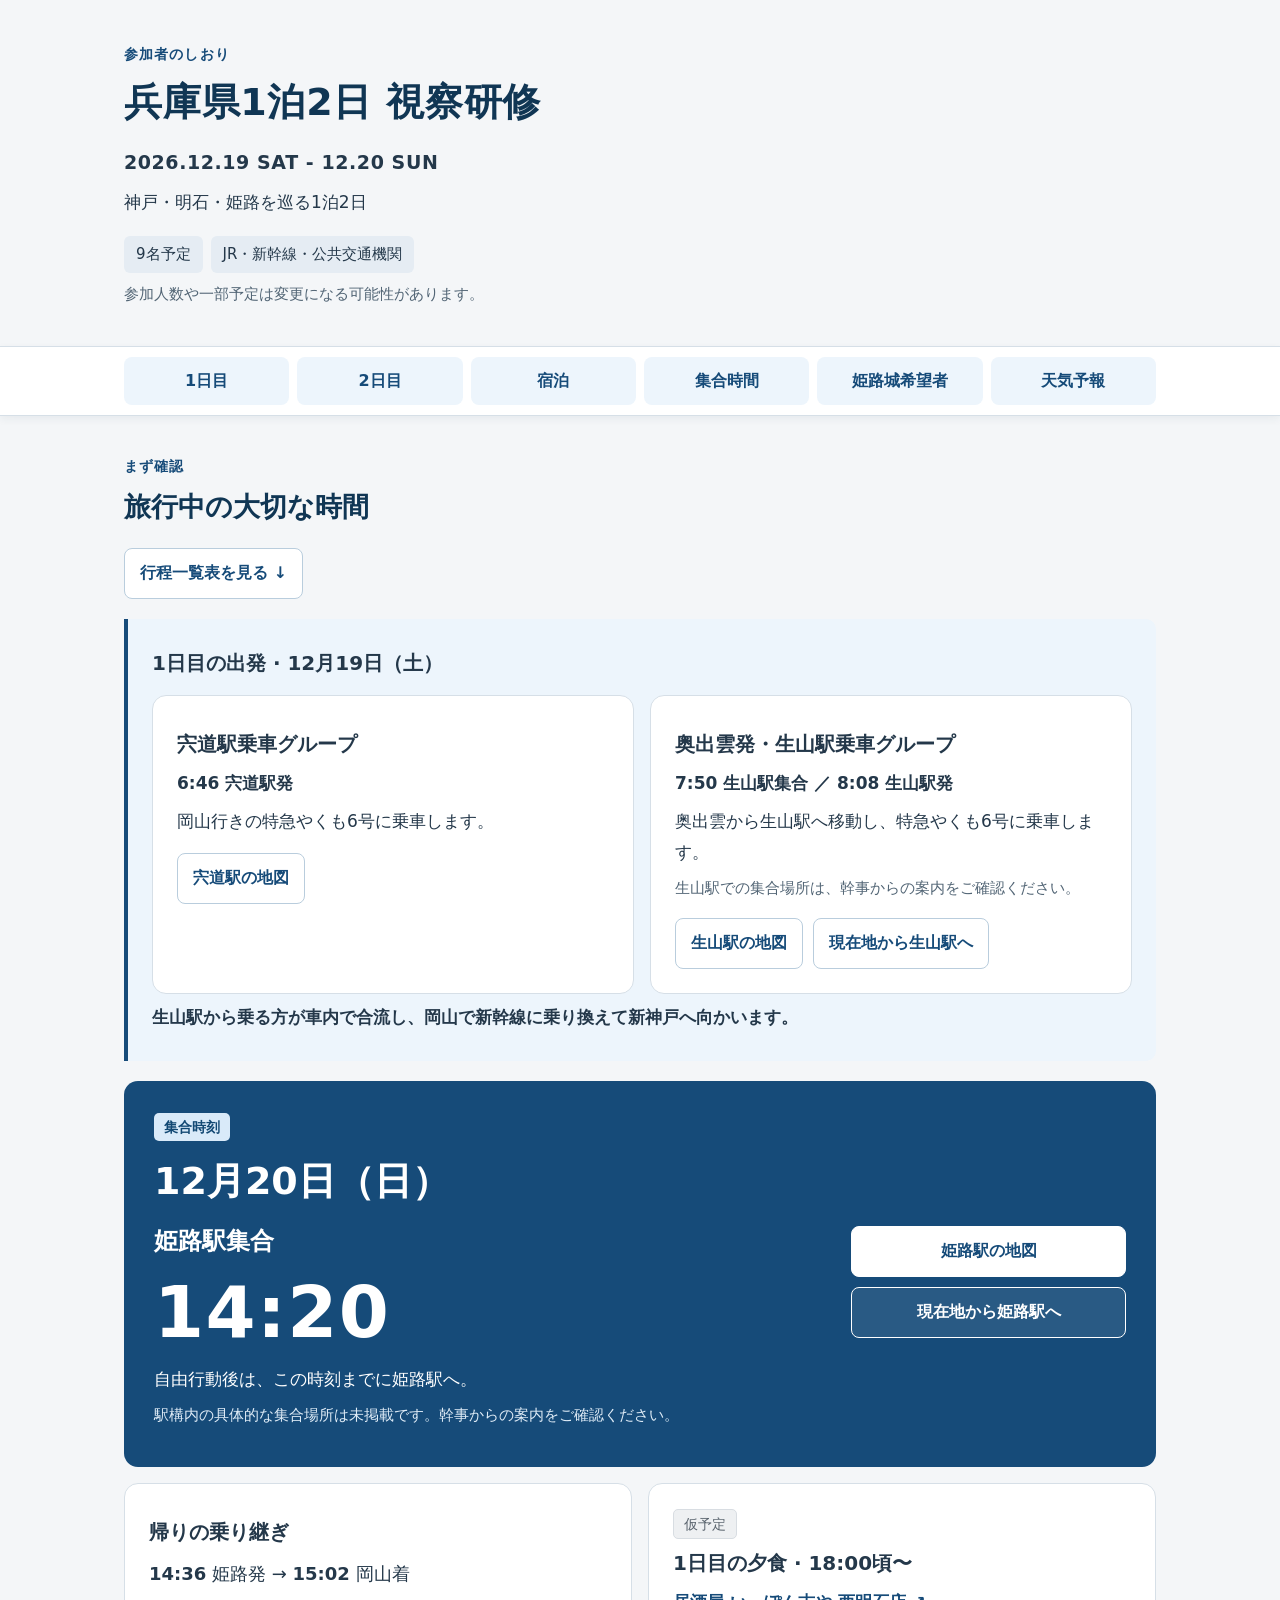
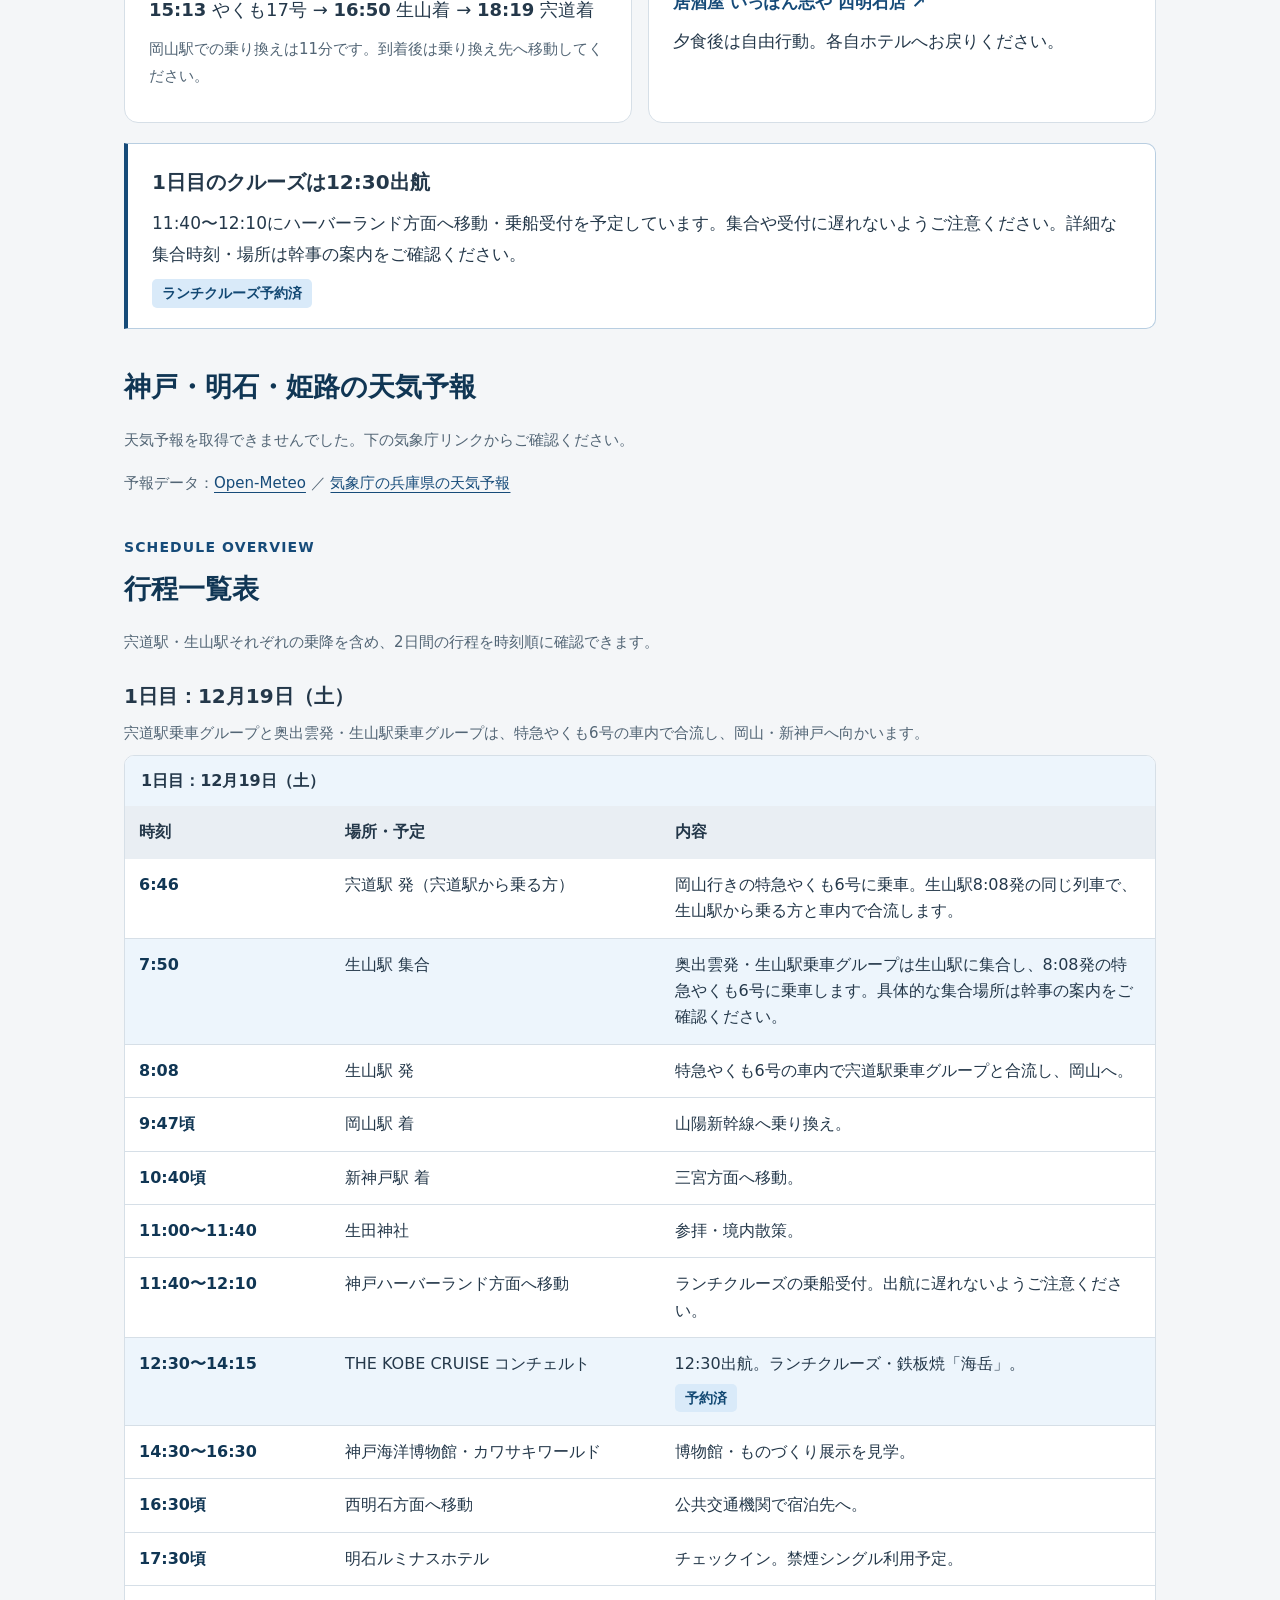
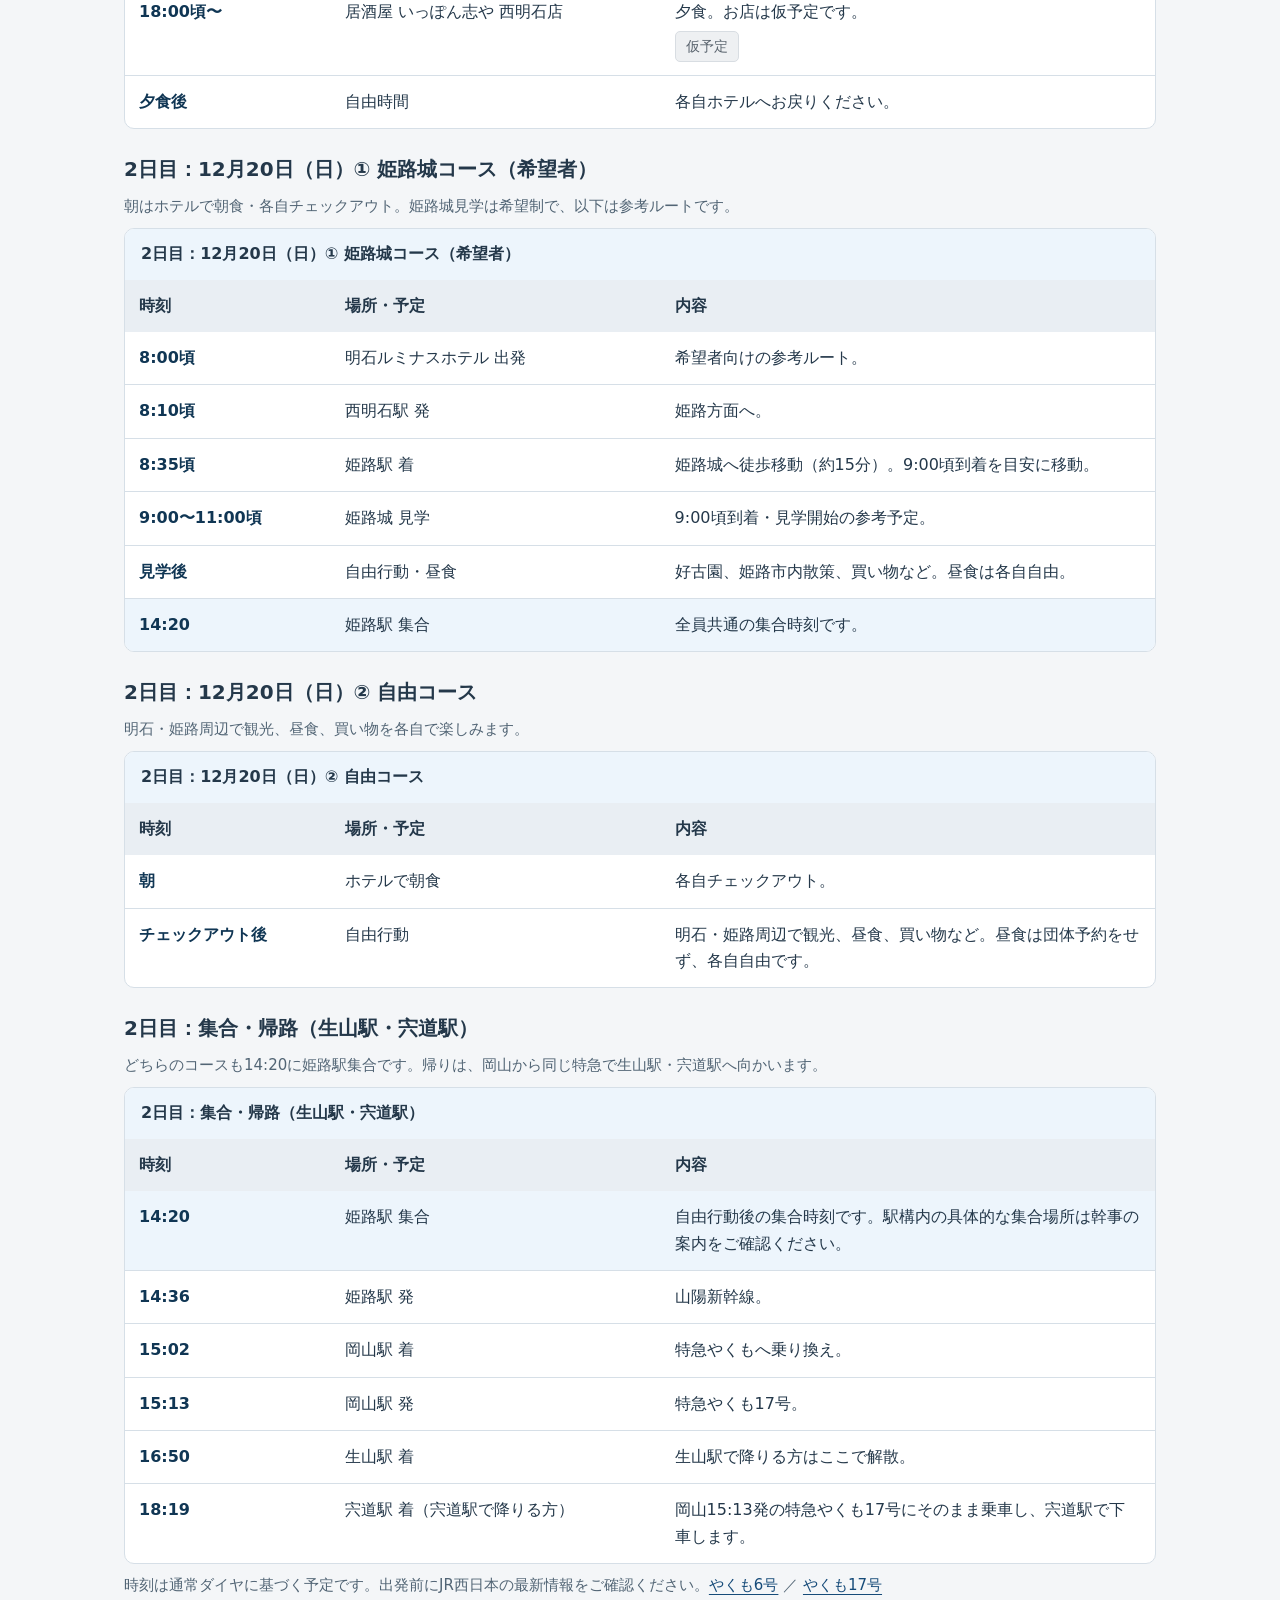
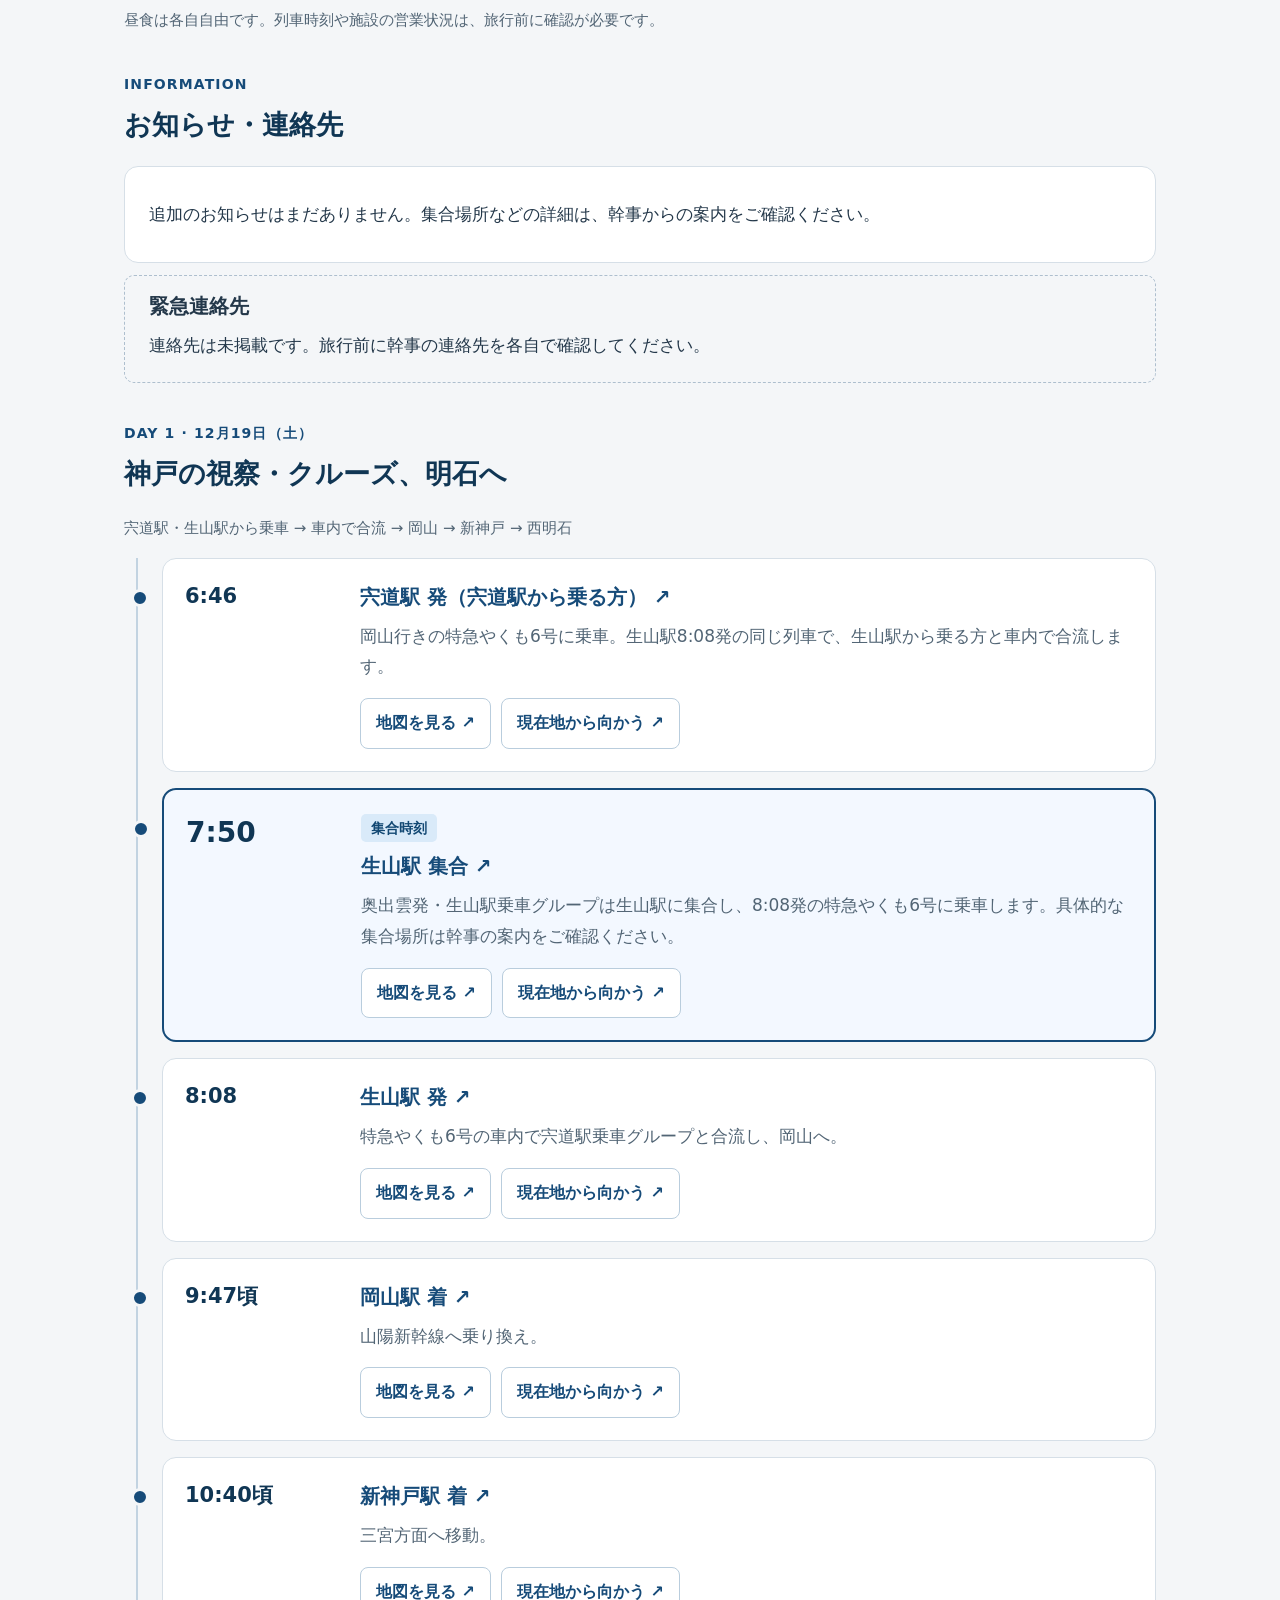
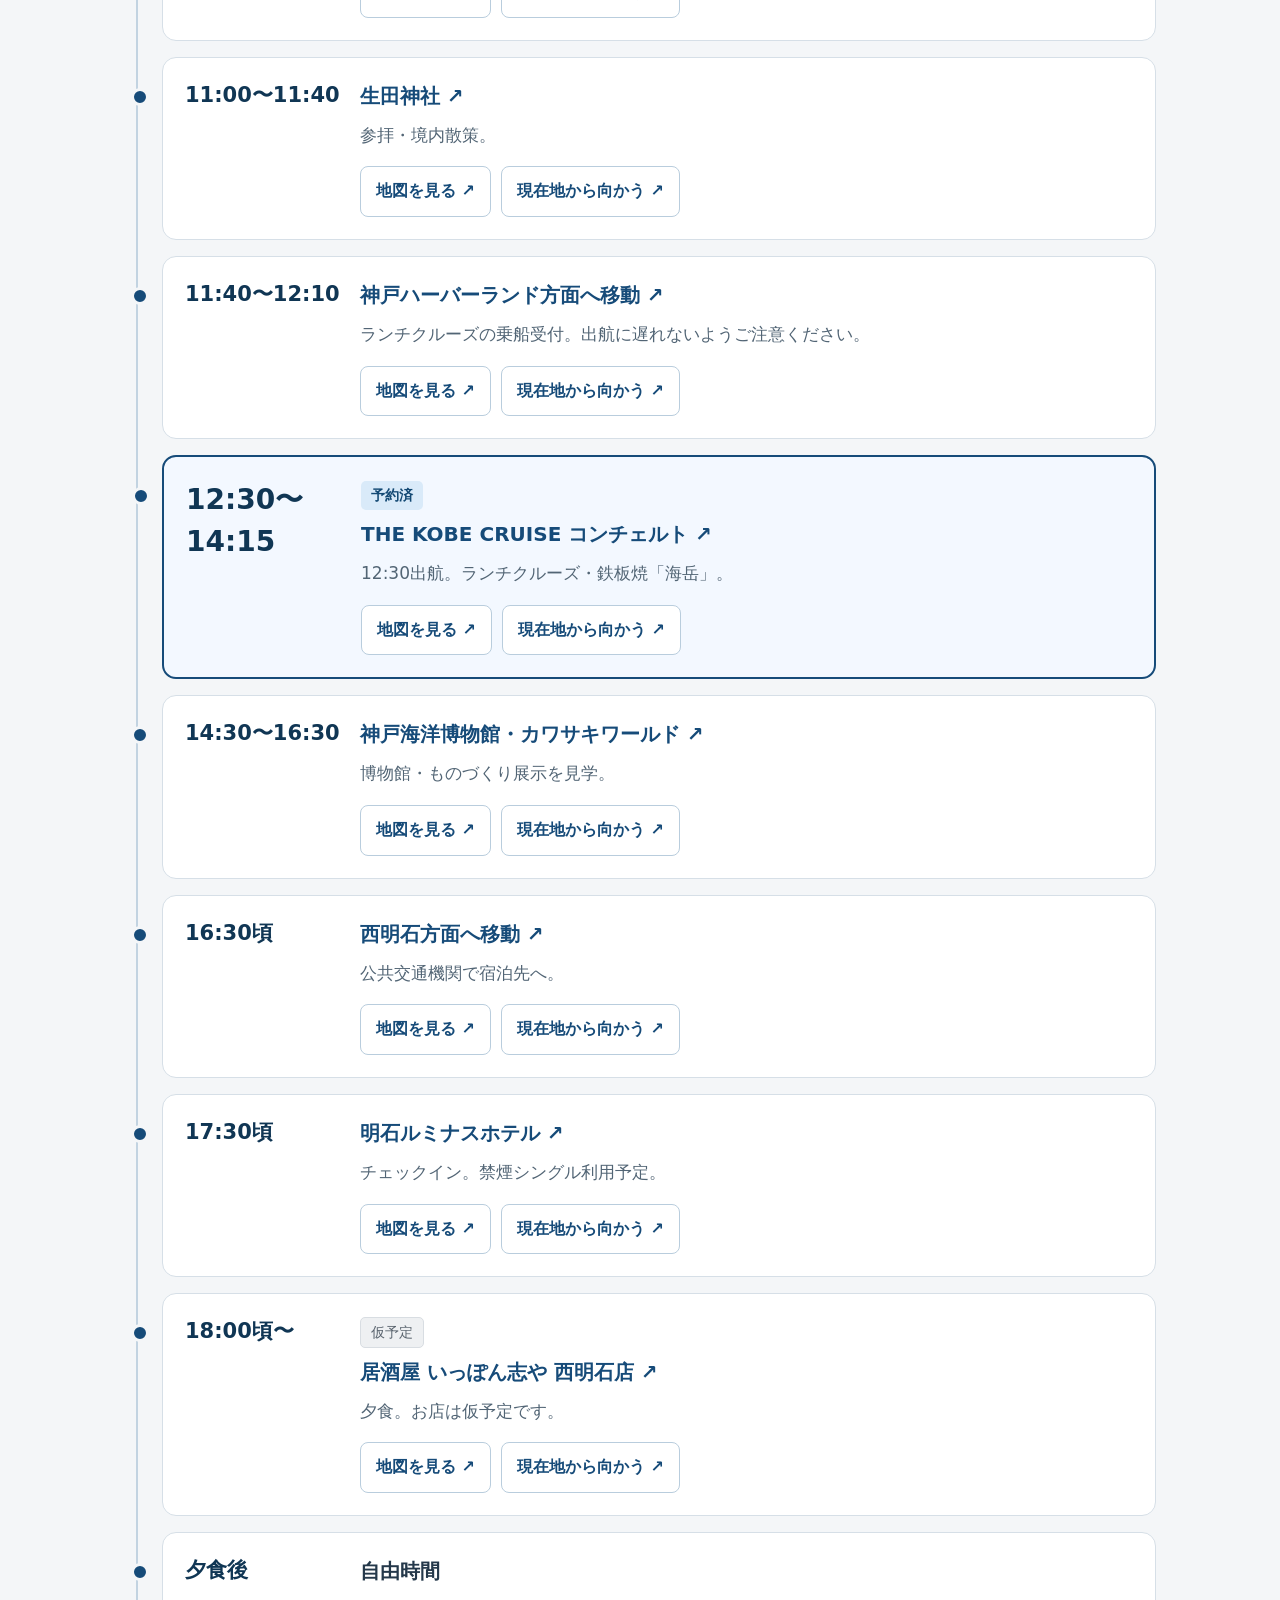
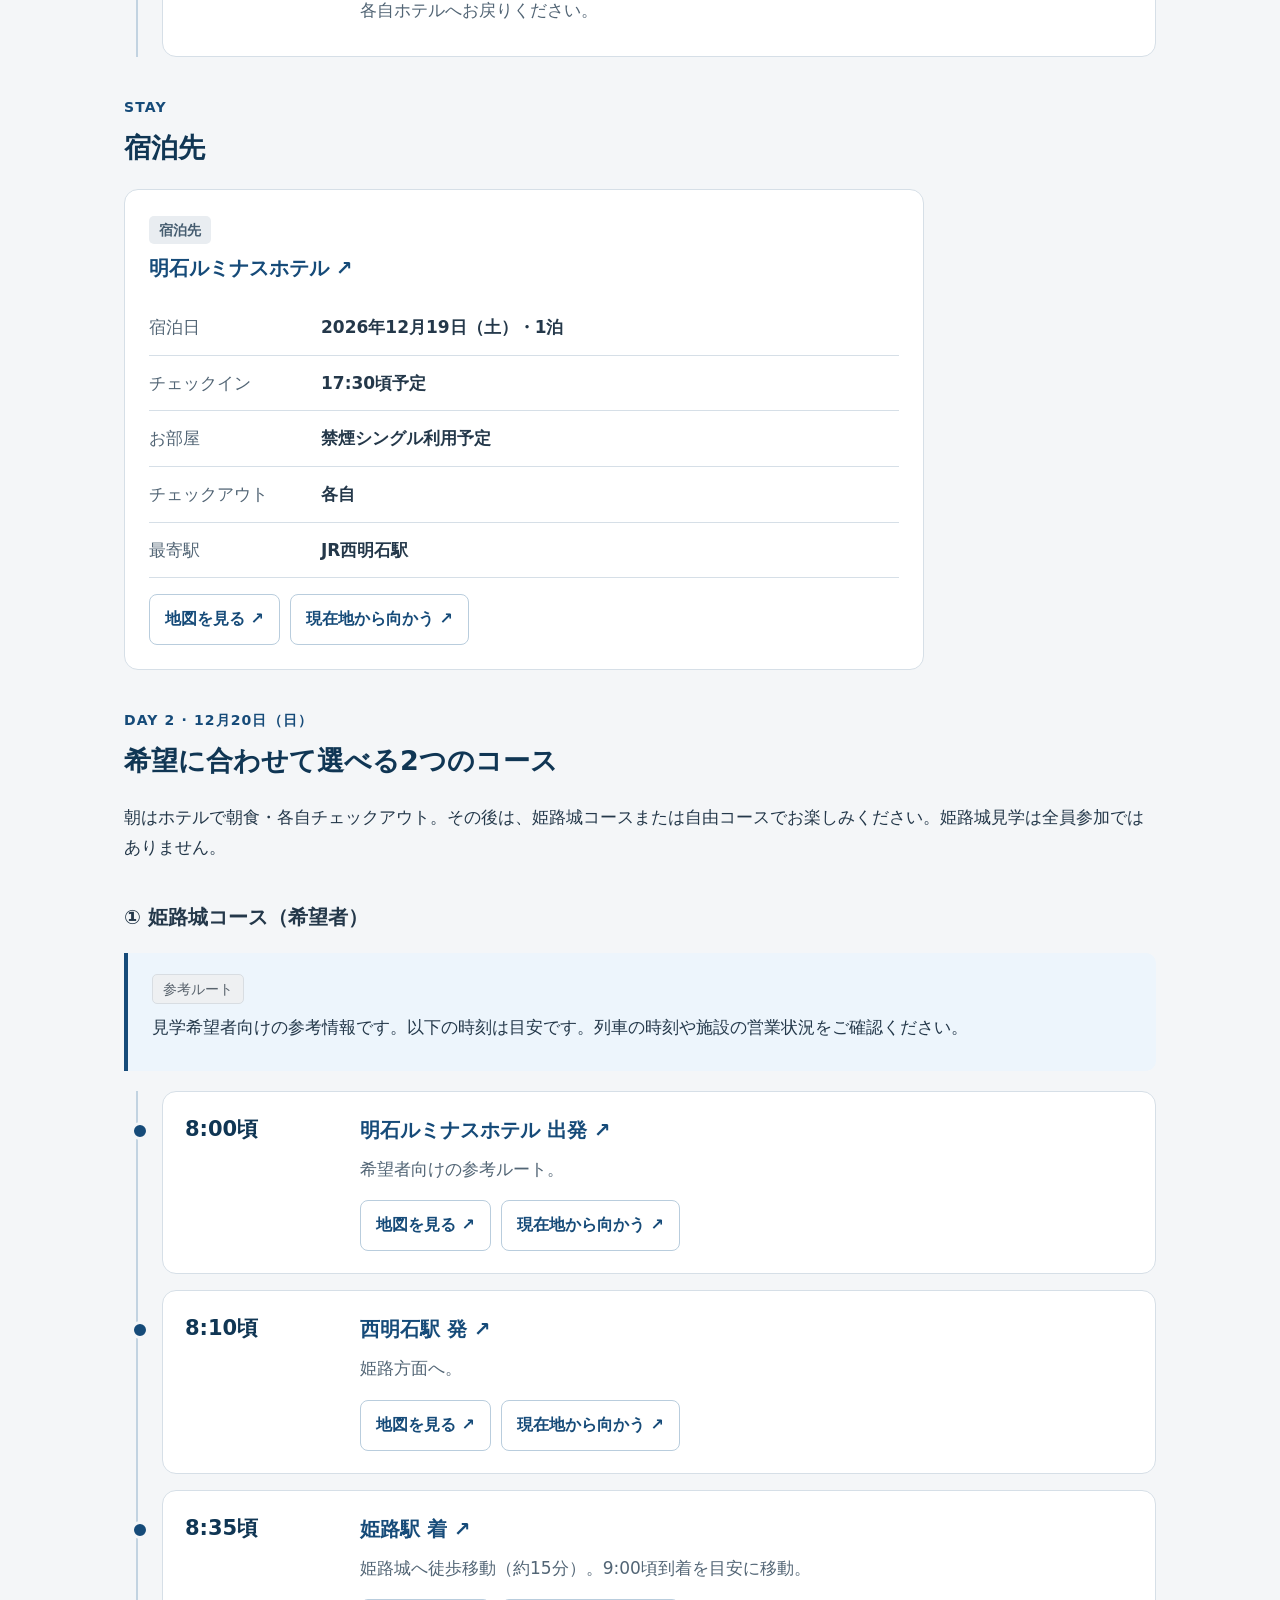
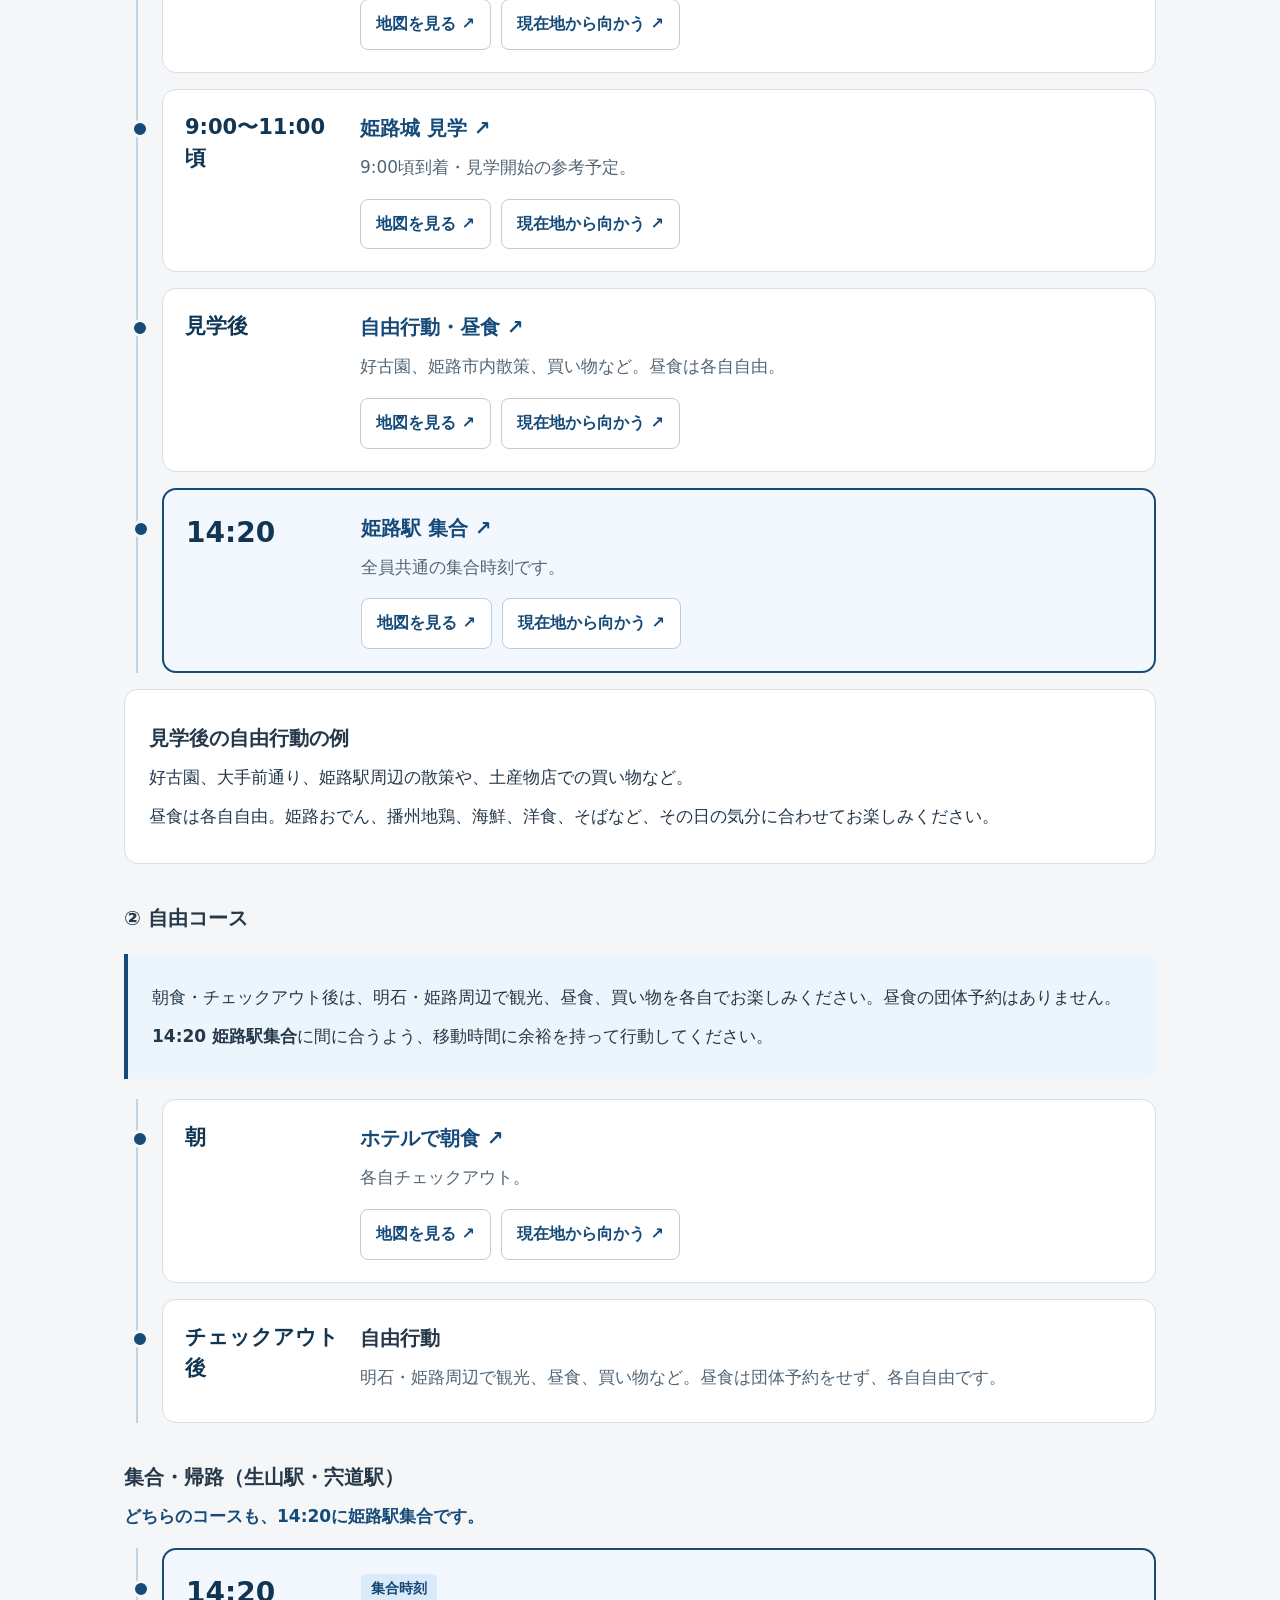
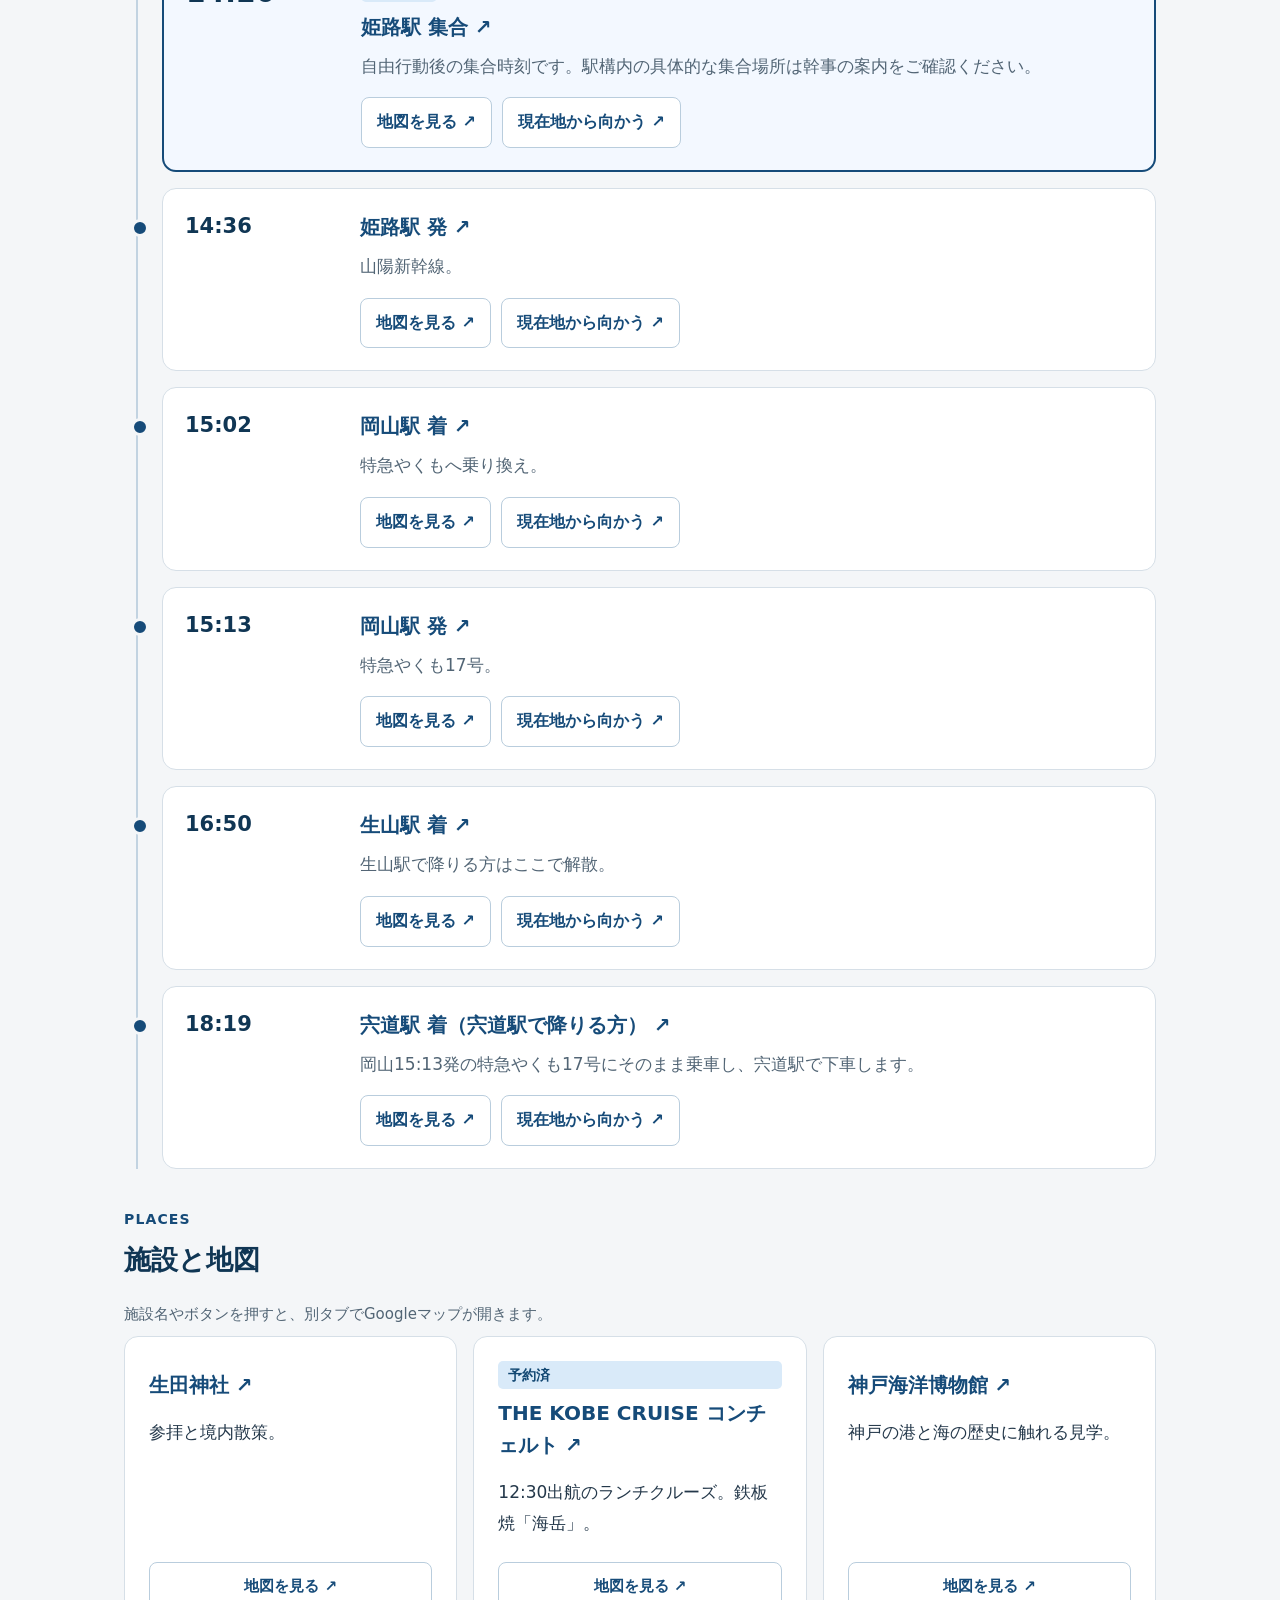
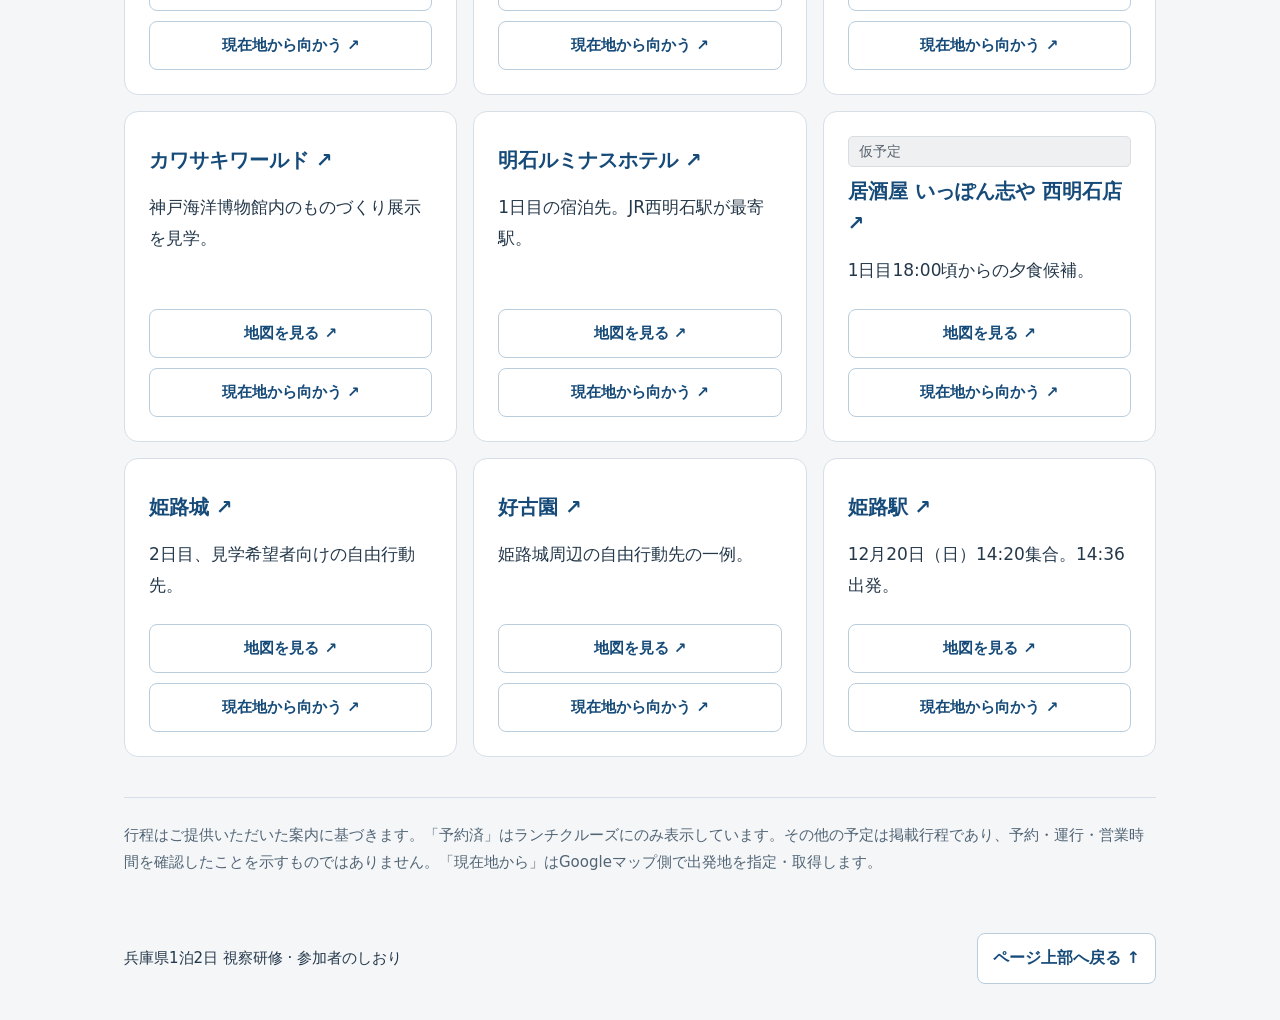
==== commit 14b5ffe5: "Separate departure guidance by boarding group" ====
--- a/site/index.html
+++ b/site/index.html
@@ -11,7 +11,14 @@
 <main class="wrap">
 <noscript><p class="notice">行程の表示にはJavaScriptが必要です。2日目は12月20日14:20に姫路駅集合、14:36発です。宿泊は明石ルミナスホテルです。</p></noscript>
 <section class="section" aria-labelledby="important-title"><p class="eyebrow">まず確認</p><h2 id="important-title">旅行中の大切な時間</h2><p><a class="button secondary" href="#overview">行程一覧表を見る ↓</a></p>
-<div id="meeting" class="meeting important"><div><span class="label confirmed">1日目の集合</span><p class="meeting-date">12月19日（土）</p><h3>生山駅集合</h3><p class="big-time">7:50</p><p><strong>8:08出発</strong>の特急やくも6号で岡山へ向かいます。</p><p>宍道駅から乗る方は <strong>6:46発</strong>の同じ列車に乗り、車内で合流します。</p><p class="small">駅での具体的な集合場所は、幹事からの案内をご確認ください。</p></div><div class="actions"><a class="button" href="https://www.google.com/maps/search/?api=1&query=生山駅" target="_blank" rel="noopener noreferrer">生山駅の地図</a><a class="button secondary" href="https://www.google.com/maps/dir/?api=1&destination=生山駅&travelmode=transit" target="_blank" rel="noopener noreferrer">現在地から生山駅へ</a></div></div>
+<section class="notice" id="meeting" aria-labelledby="departure-title">
+<h3 id="departure-title">1日目の出発 · 12月19日（土）</h3>
+<div class="important-grid">
+<article class="card"><h3>宍道駅乗車グループ</h3><p><strong>6:46 宍道駅発</strong></p><p>岡山行きの特急やくも6号に乗車します。</p><div class="actions"><a class="button secondary" href="https://www.google.com/maps/search/?api=1&amp;query=宍道駅" target="_blank" rel="noopener noreferrer">宍道駅の地図</a></div></article>
+<article class="card"><h3>奥出雲発・生山駅乗車グループ</h3><p><strong>7:50 生山駅集合 ／ 8:08 生山駅発</strong></p><p>奥出雲から生山駅へ移動し、特急やくも6号に乗車します。</p><p class="small">生山駅での集合場所は、幹事からの案内をご確認ください。</p><div class="actions"><a class="button secondary" href="https://www.google.com/maps/search/?api=1&amp;query=生山駅" target="_blank" rel="noopener noreferrer">生山駅の地図</a><a class="button secondary" href="https://www.google.com/maps/dir/?api=1&amp;destination=生山駅&amp;travelmode=transit" target="_blank" rel="noopener noreferrer">現在地から生山駅へ</a></div></article>
+</div>
+<p><strong>生山駅から乗る方が車内で合流し、岡山で新幹線に乗り換えて新神戸へ向かいます。</strong></p>
+</section>
 <div id="return-meeting" class="meeting important"><div><span class="label confirmed">集合時刻</span><p class="meeting-date">12月20日（日）</p><h3>姫路駅集合</h3><p class="big-time">14:20</p><p>自由行動後は、この時刻までに姫路駅へ。</p><p class="small">駅構内の具体的な集合場所は未掲載です。幹事からの案内をご確認ください。</p></div><div class="actions"><a class="button" href="https://www.google.com/maps/search/?api=1&query=姫路駅" target="_blank" rel="noopener noreferrer">姫路駅の地図</a><a class="button secondary" href="https://www.google.com/maps/dir/?api=1&destination=姫路駅&travelmode=transit" target="_blank" rel="noopener noreferrer">現在地から姫路駅へ</a></div></div>
 <div class="important-grid"><article class="card"><h3>帰りの乗り継ぎ</h3><p class="return-route"><strong>14:36</strong> 姫路発 → <strong>15:02</strong> 岡山着<br><strong>15:13</strong> やくも17号 → <strong>16:50</strong> 生山着 → <strong>18:19</strong> 宍道着</p><p class="small">岡山駅での乗り換えは11分です。到着後は乗り換え先へ移動してください。</p></article><article class="card"><span class="label tentative">仮予定</span><h3>1日目の夕食 · 18:00頃〜</h3><p><a class="place-link" data-place="dinner">居酒屋 いっぽん志や 西明石店 ↗</a></p><p>夕食後は自由行動。各自ホテルへお戻りください。</p></article></div>
 <div class="notice cruise"><strong>1日目のクルーズは12:30出航</strong><p>11:40〜12:10にハーバーランド方面へ移動・乗船受付を予定しています。集合や受付に遅れないようご注意ください。詳細な集合時刻・場所は幹事の案内をご確認ください。</p><span class="label confirmed">ランチクルーズ予約済</span></div>
@@ -25,7 +32,7 @@
 </section>
 <section class="section" id="overview"><p class="eyebrow">SCHEDULE OVERVIEW</p><h2 id="shinji">行程一覧表</h2><p class="section-note">宍道駅・生山駅それぞれの乗降を含め、2日間の行程を時刻順に確認できます。</p><div id="schedule-tables"></div><p class="small">時刻は通常ダイヤに基づく予定です。出発前にJR西日本の最新情報をご確認ください。<a href="https://timetable.jr-odekake.net/train-timetable/76291?date=20261005">やくも6号</a> ／ <a href="https://timetable.jr-odekake.net/train-timetable/279011?date=20261031">やくも17号</a></p><p class="small">昼食は各自自由です。列車時刻や施設の営業状況は、旅行前に確認が必要です。</p></section>
 <section class="section" id="news"><p class="eyebrow">INFORMATION</p><h2>お知らせ・連絡先</h2><div id="announcements" class="card"></div><div id="contacts" class="contact-box"></div></section>
-<section class="section" id="day1"><p class="eyebrow">DAY 1 · 12月19日（土）</p><h2>神戸の視察・クルーズ、明石へ</h2><p class="section-note">宍道 → 生山 → 岡山 → 神戸 → 西明石</p><div class="timeline" id="timeline1"></div></section>
+<section class="section" id="day1"><p class="eyebrow">DAY 1 · 12月19日（土）</p><h2>神戸の視察・クルーズ、明石へ</h2><p class="section-note">宍道駅・生山駅から乗車 → 車内で合流 → 岡山 → 新神戸 → 西明石</p><div class="timeline" id="timeline1"></div></section>
 <section class="section" id="hotel"><p class="eyebrow">STAY</p><h2>宿泊先</h2><article class="card hotel-card"><span class="label neutral">宿泊先</span><h3><a class="place-link" data-place="hotel">明石ルミナスホテル ↗</a></h3><dl><div><dt>宿泊日</dt><dd>2026年12月19日（土）・1泊</dd></div><div><dt>チェックイン</dt><dd>17:30頃予定</dd></div><div><dt>お部屋</dt><dd>禁煙シングル利用予定</dd></div><div><dt>チェックアウト</dt><dd>各自</dd></div><div><dt>最寄駅</dt><dd>JR西明石駅</dd></div></dl><div class="actions" data-actions="hotel"></div></article></section>
 <section class="section" id="day2"><p class="eyebrow">DAY 2 · 12月20日（日）</p><h2>希望に合わせて選べる2つのコース</h2><p>朝はホテルで朝食・各自チェックアウト。その後は、姫路城コースまたは自由コースでお楽しみください。姫路城見学は全員参加ではありません。</p>
 <section id="castle" class="section"><h3>① 姫路城コース（希望者）</h3><div class="notice"><span class="label tentative">参考ルート</span><p>見学希望者向けの参考情報です。以下の時刻は目安です。列車の時刻や施設の営業状況をご確認ください。</p></div><div class="timeline" id="castle-timeline"></div><article class="card"><h3>見学後の自由行動の例</h3><p>好古園、大手前通り、姫路駅周辺の散策や、土産物店での買い物など。</p><p>昼食は各自自由。姫路おでん、播州地鶏、海鮮、洋食、そばなど、その日の気分に合わせてお楽しみください。</p></article></section>
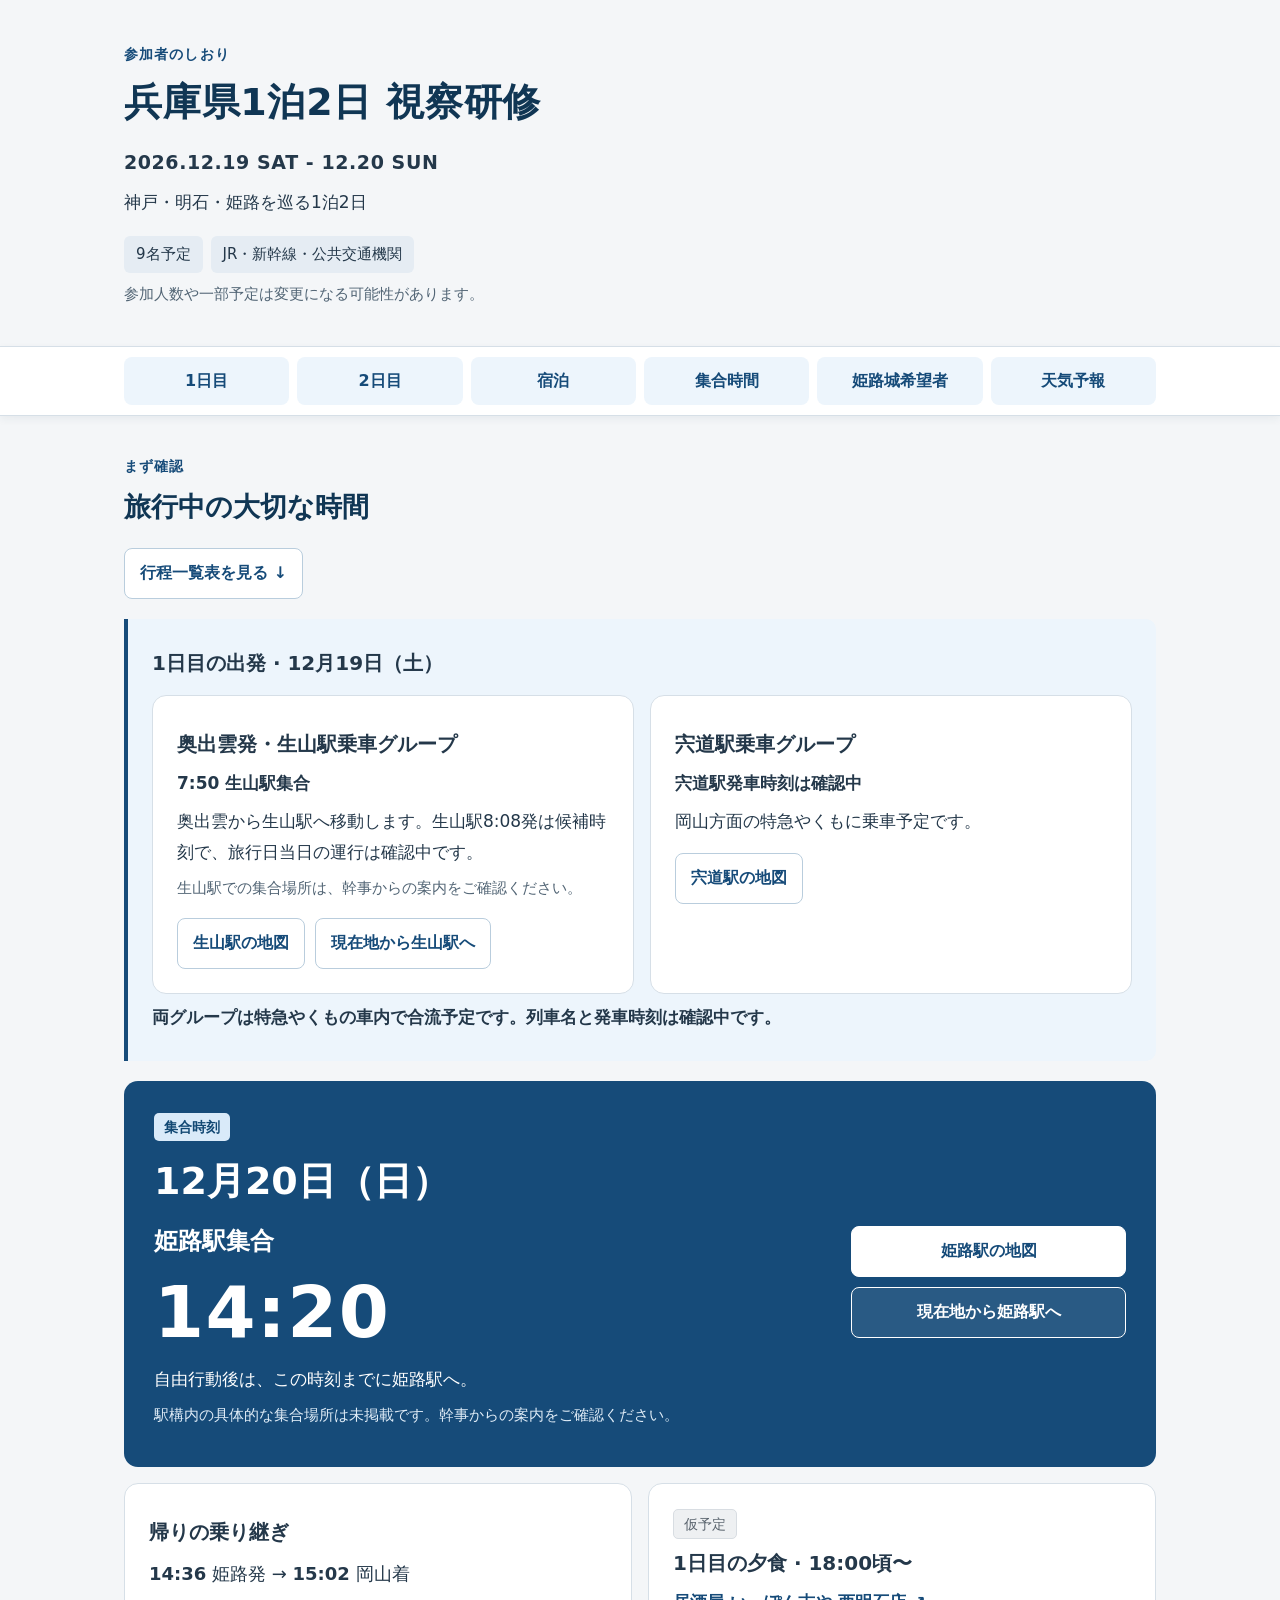
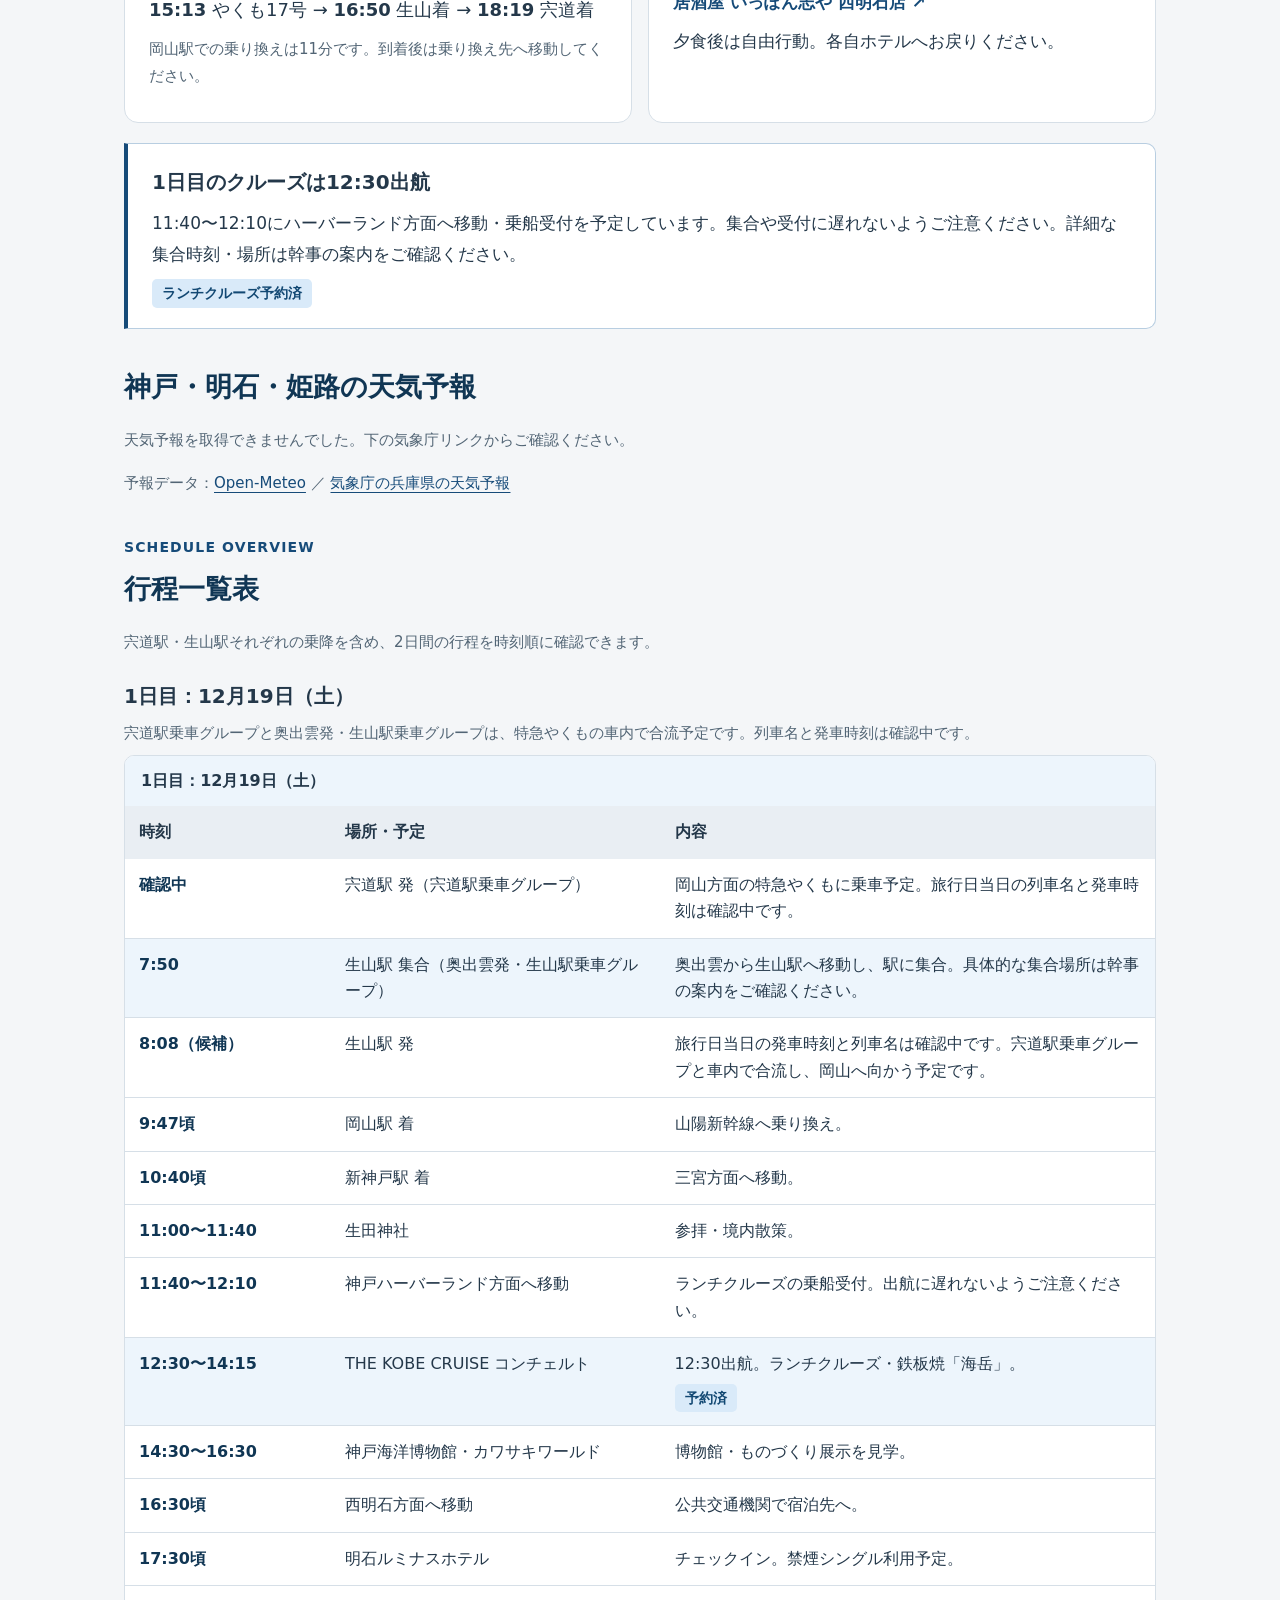
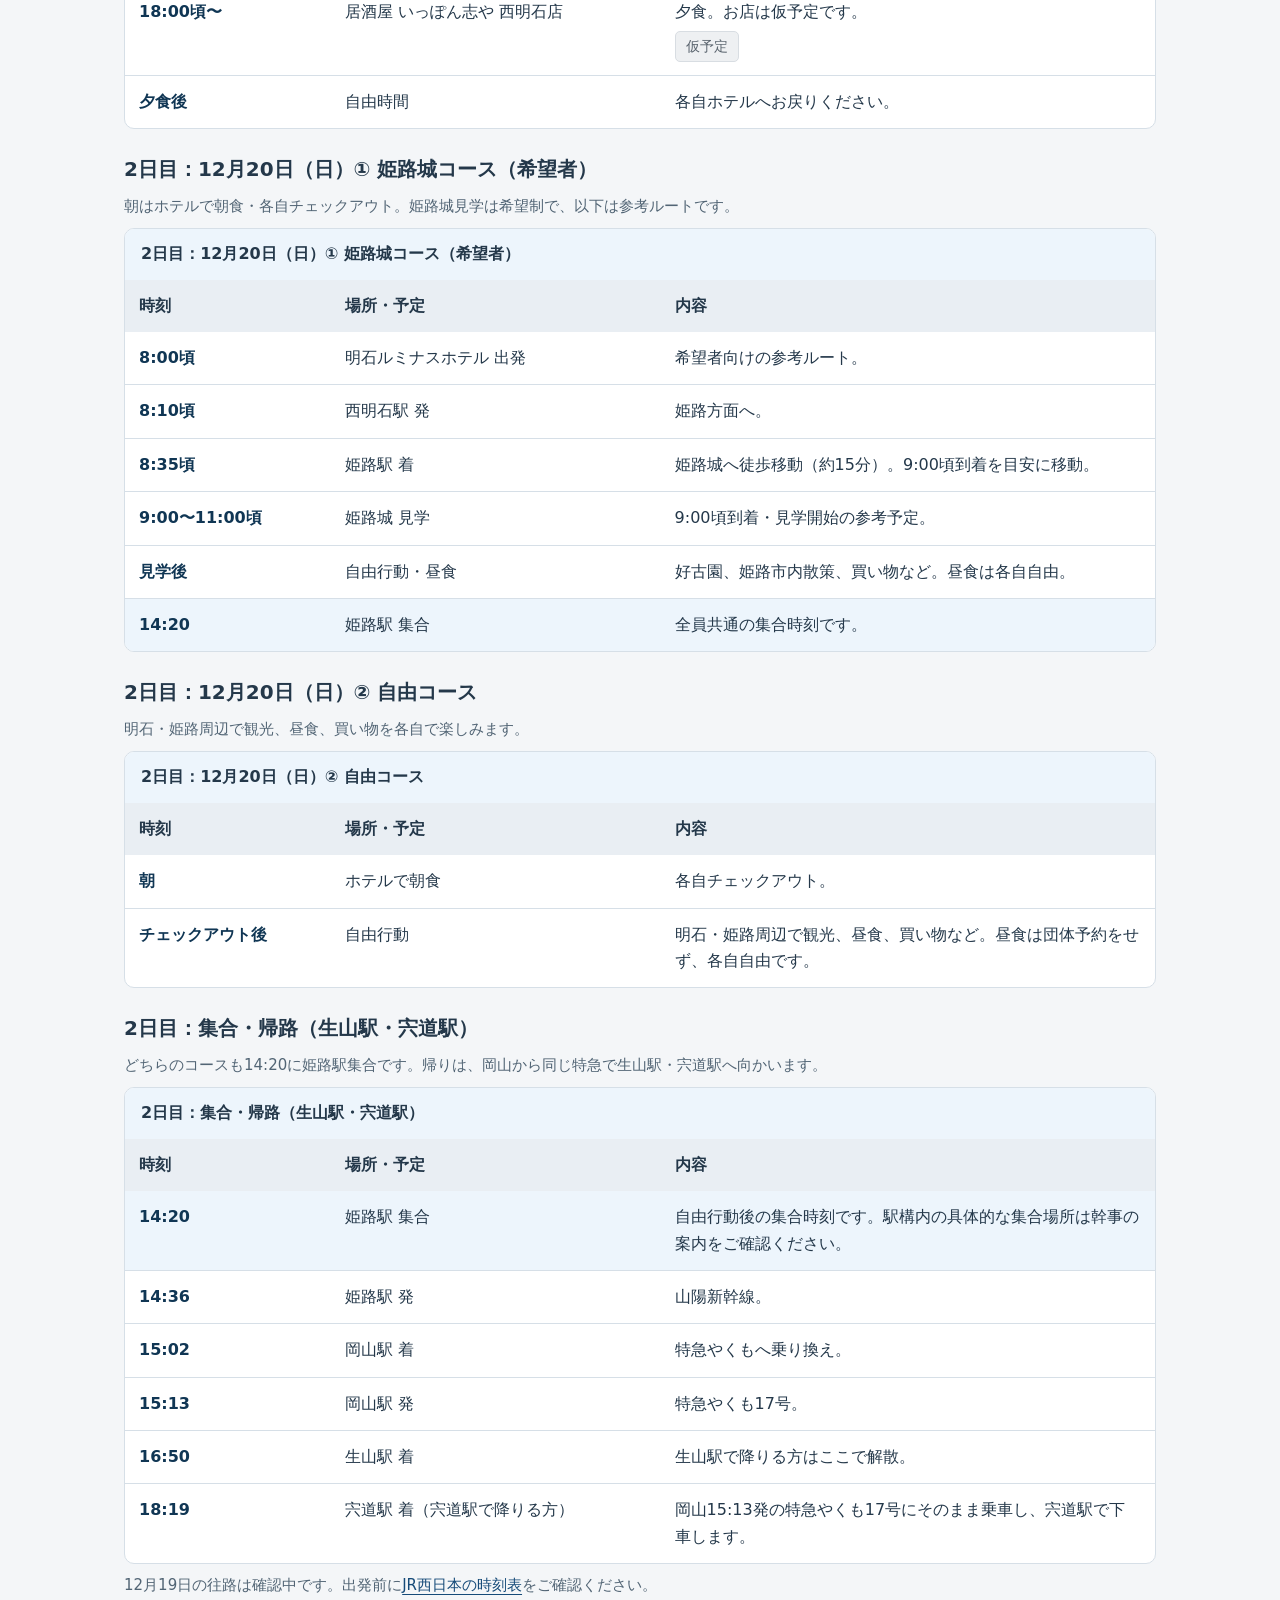
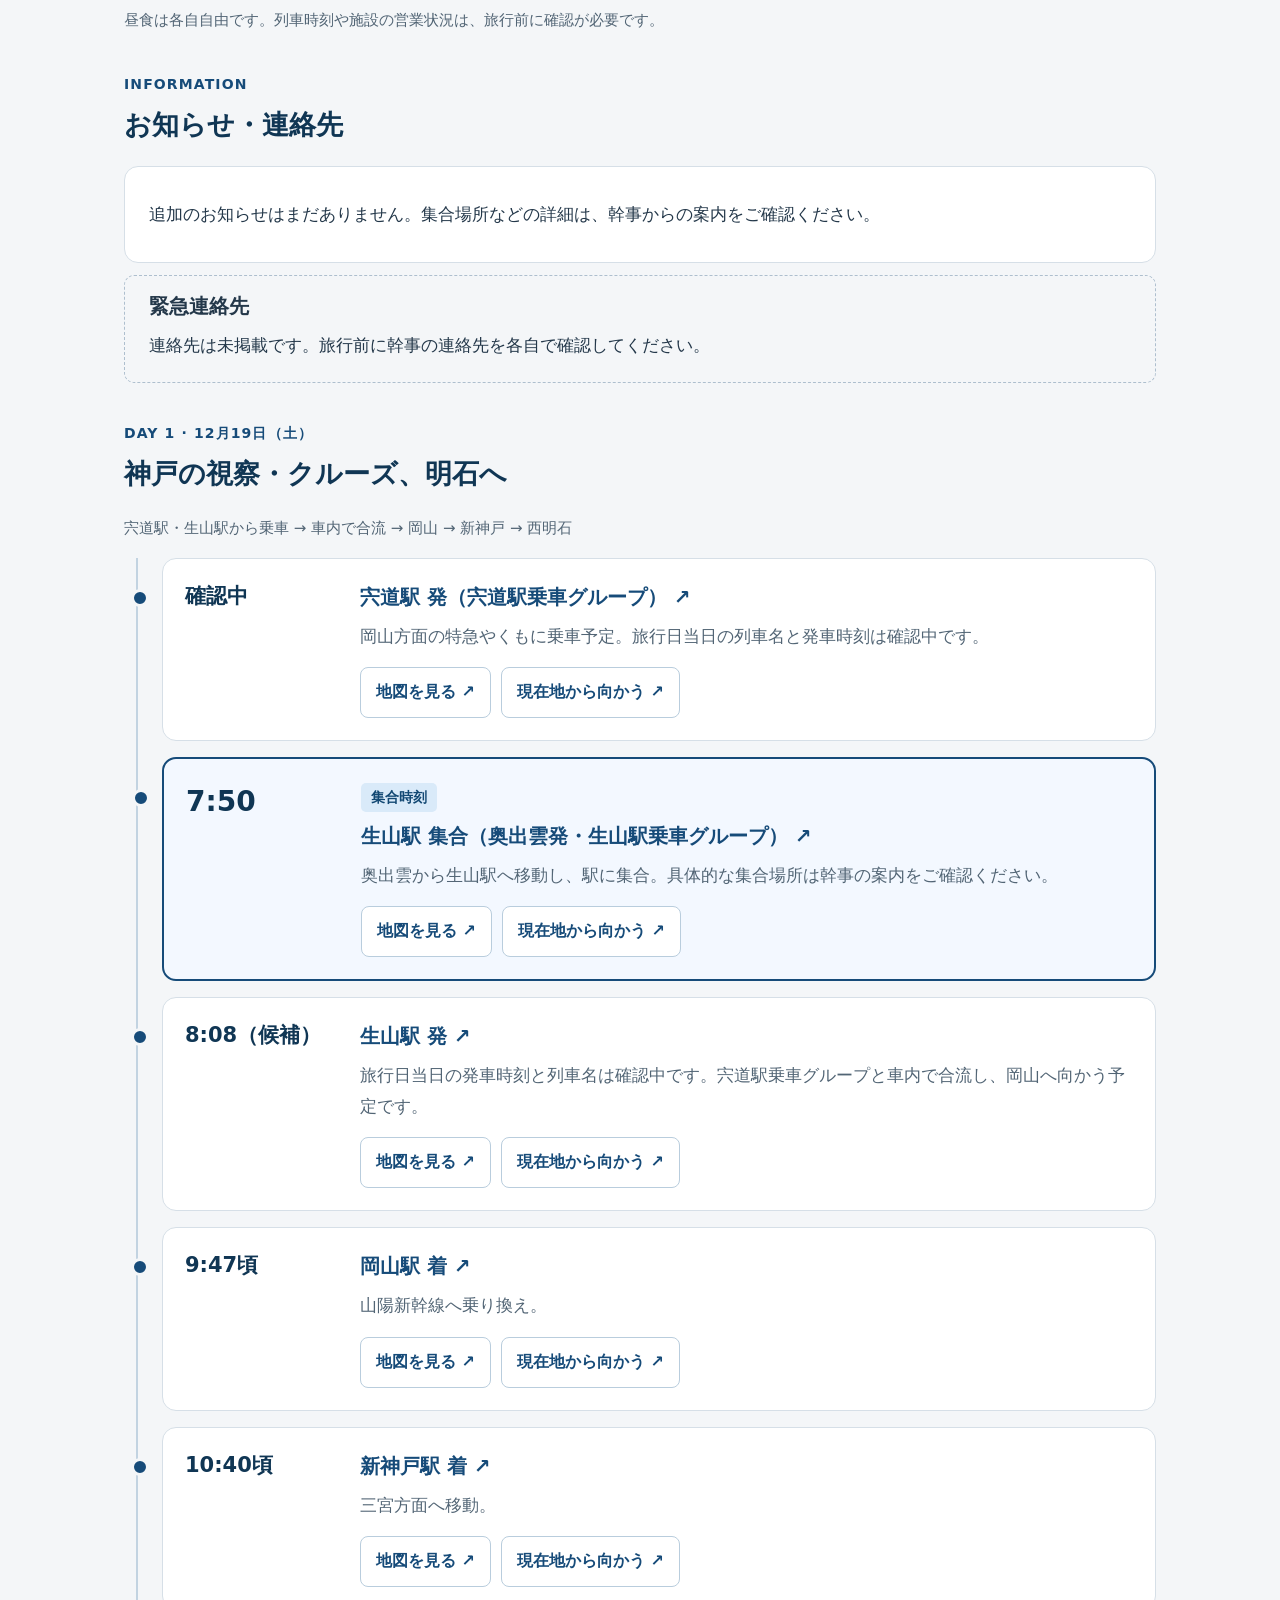
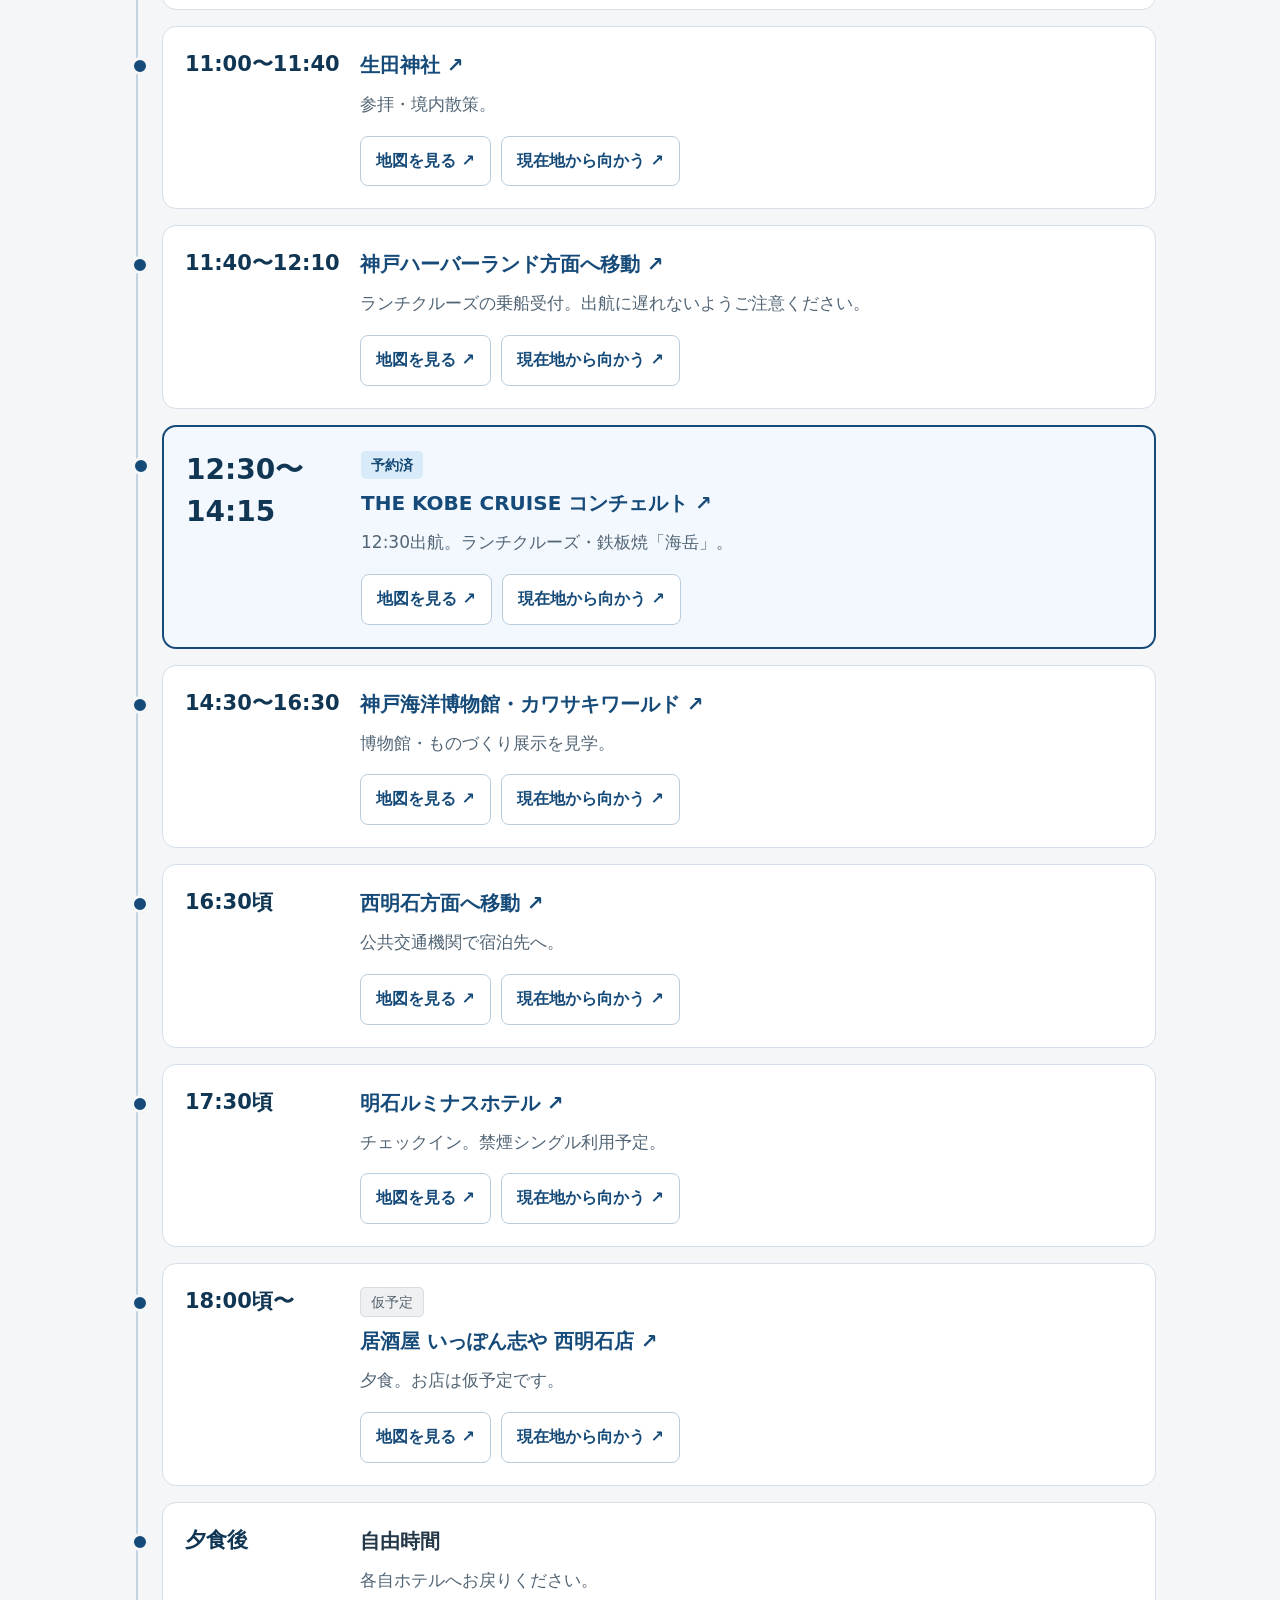
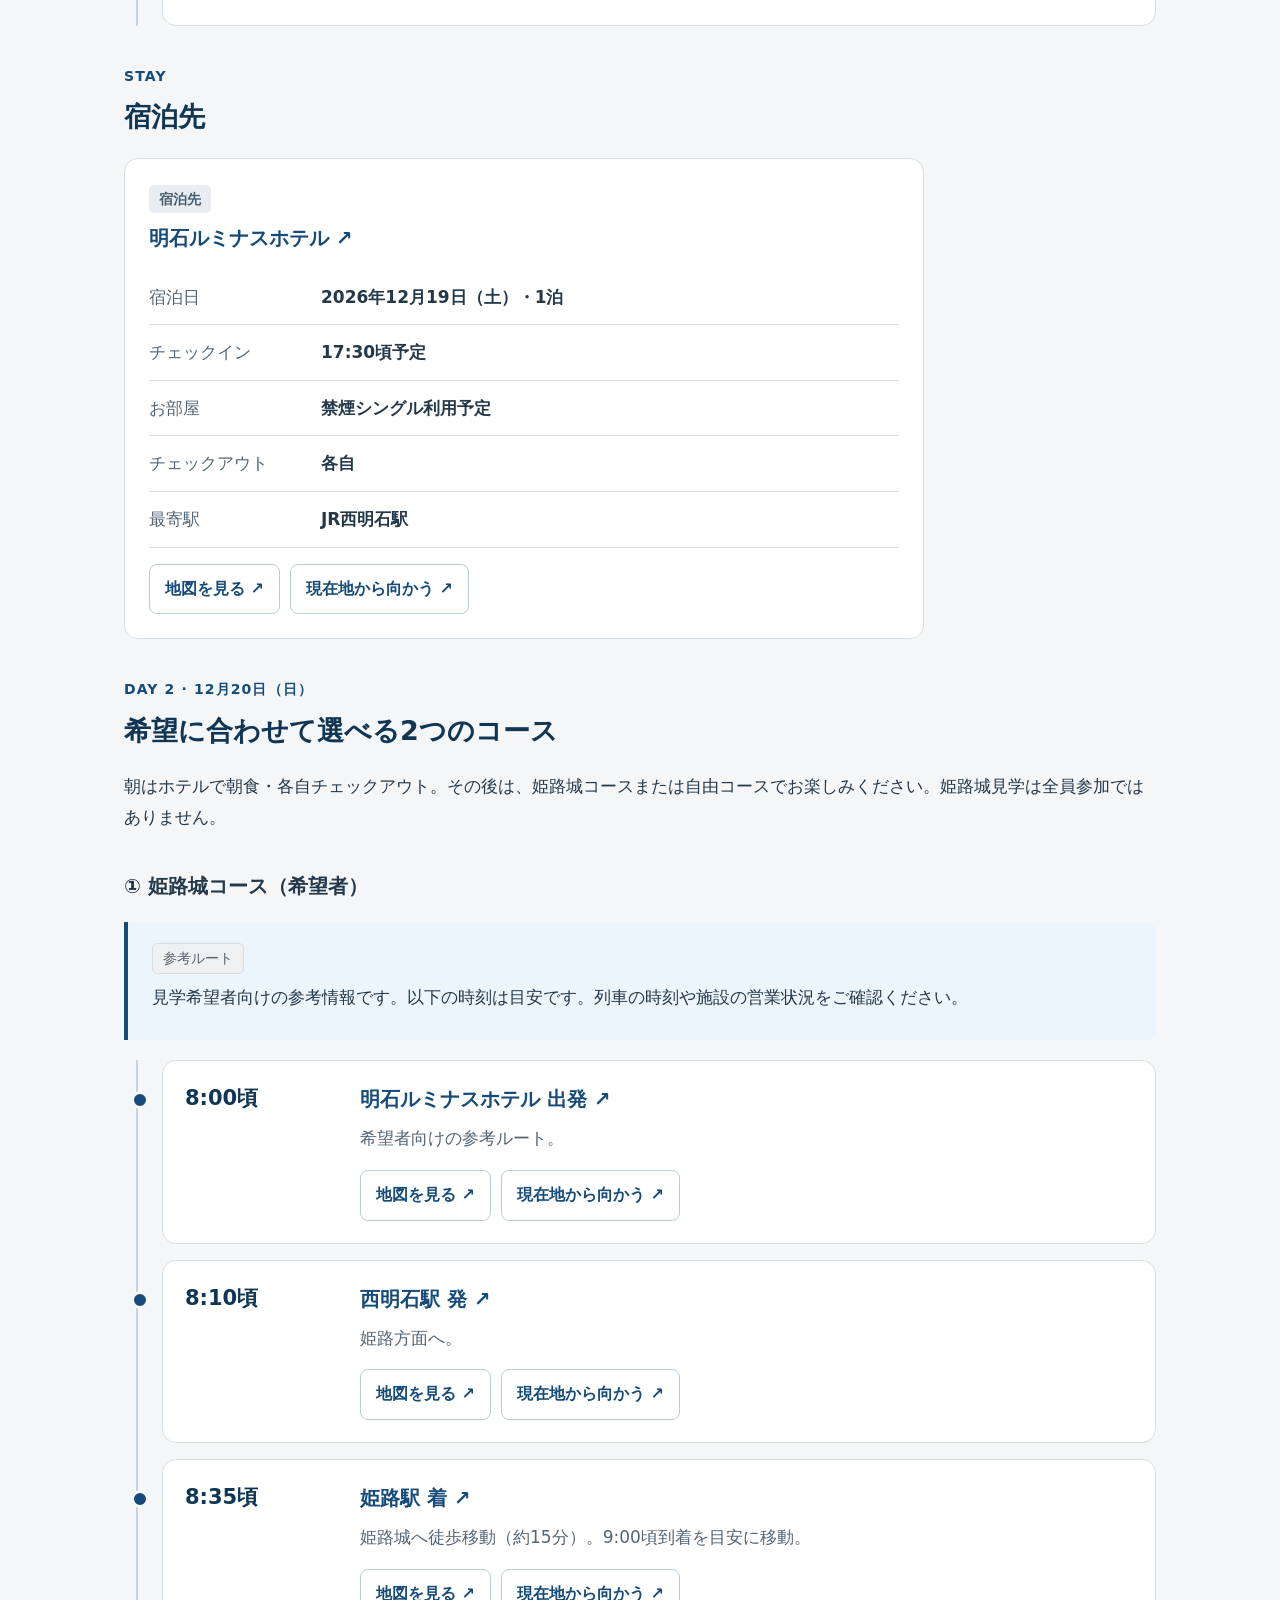
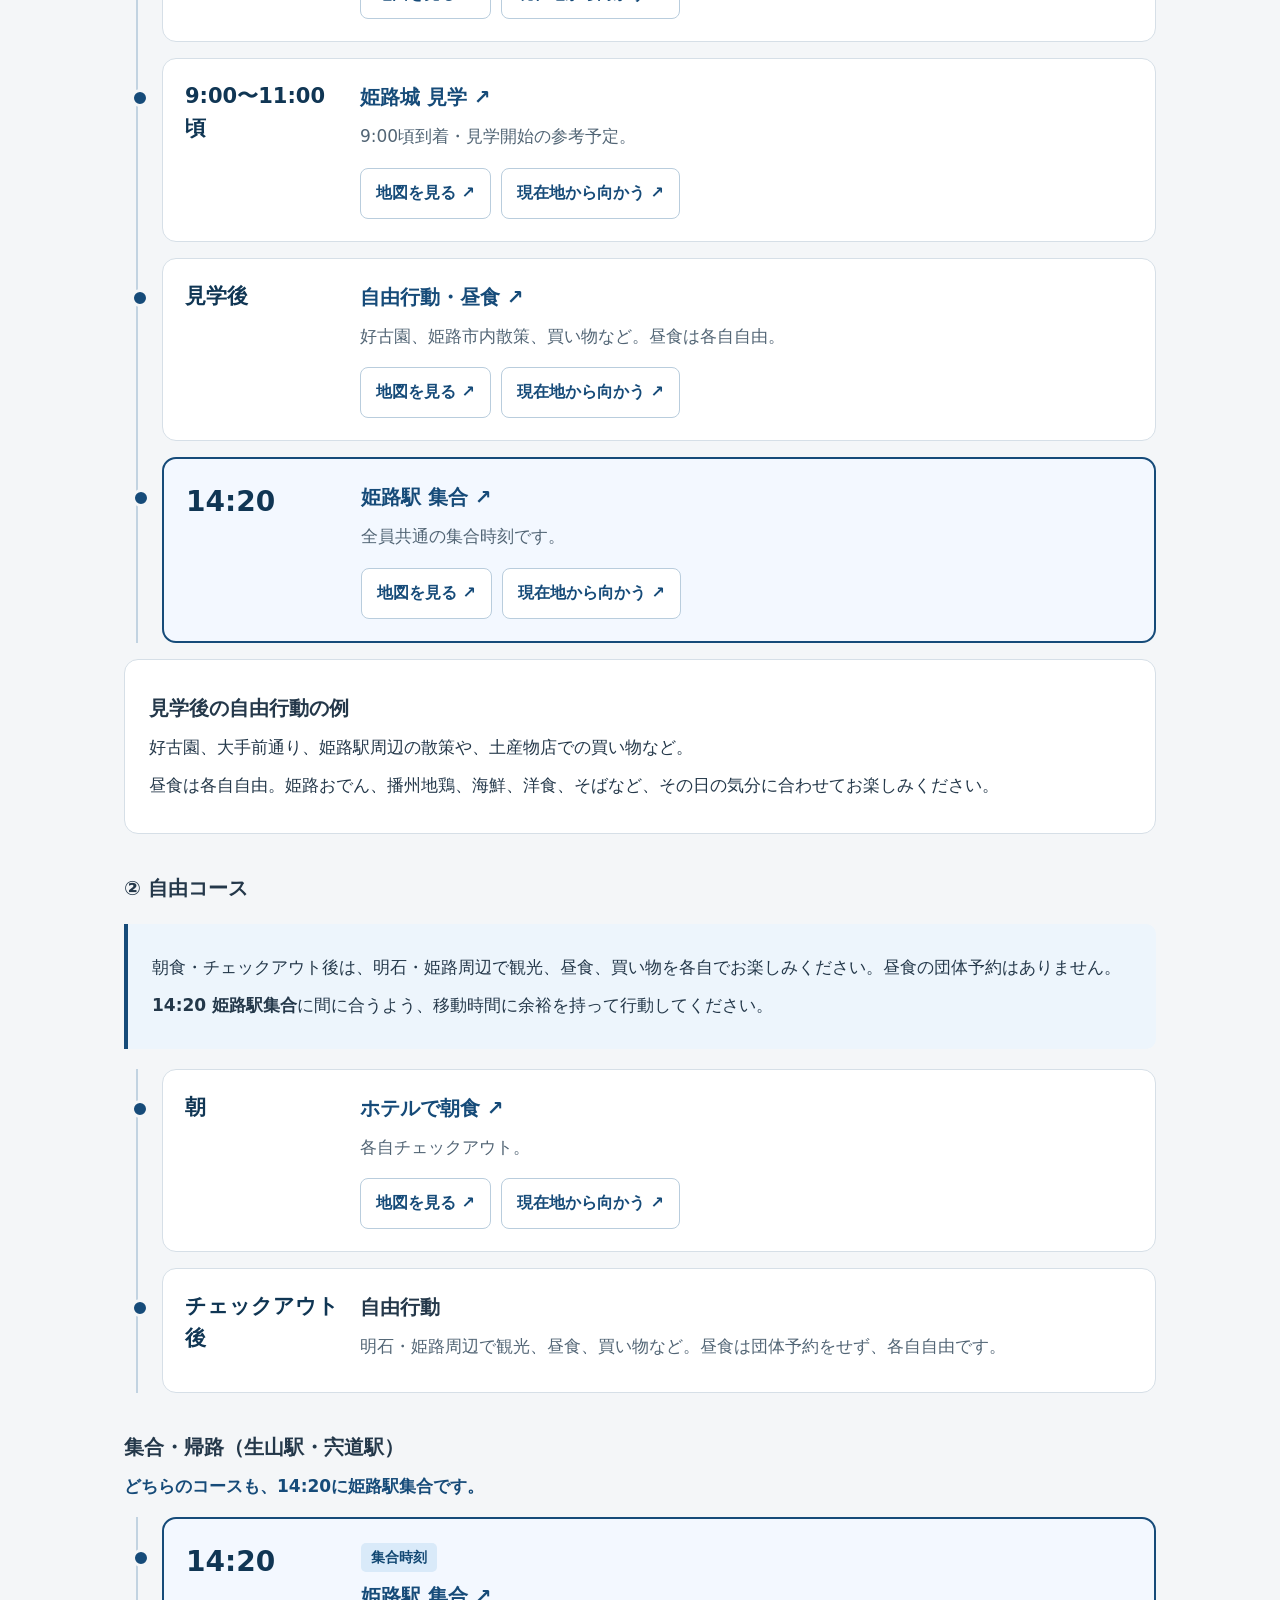
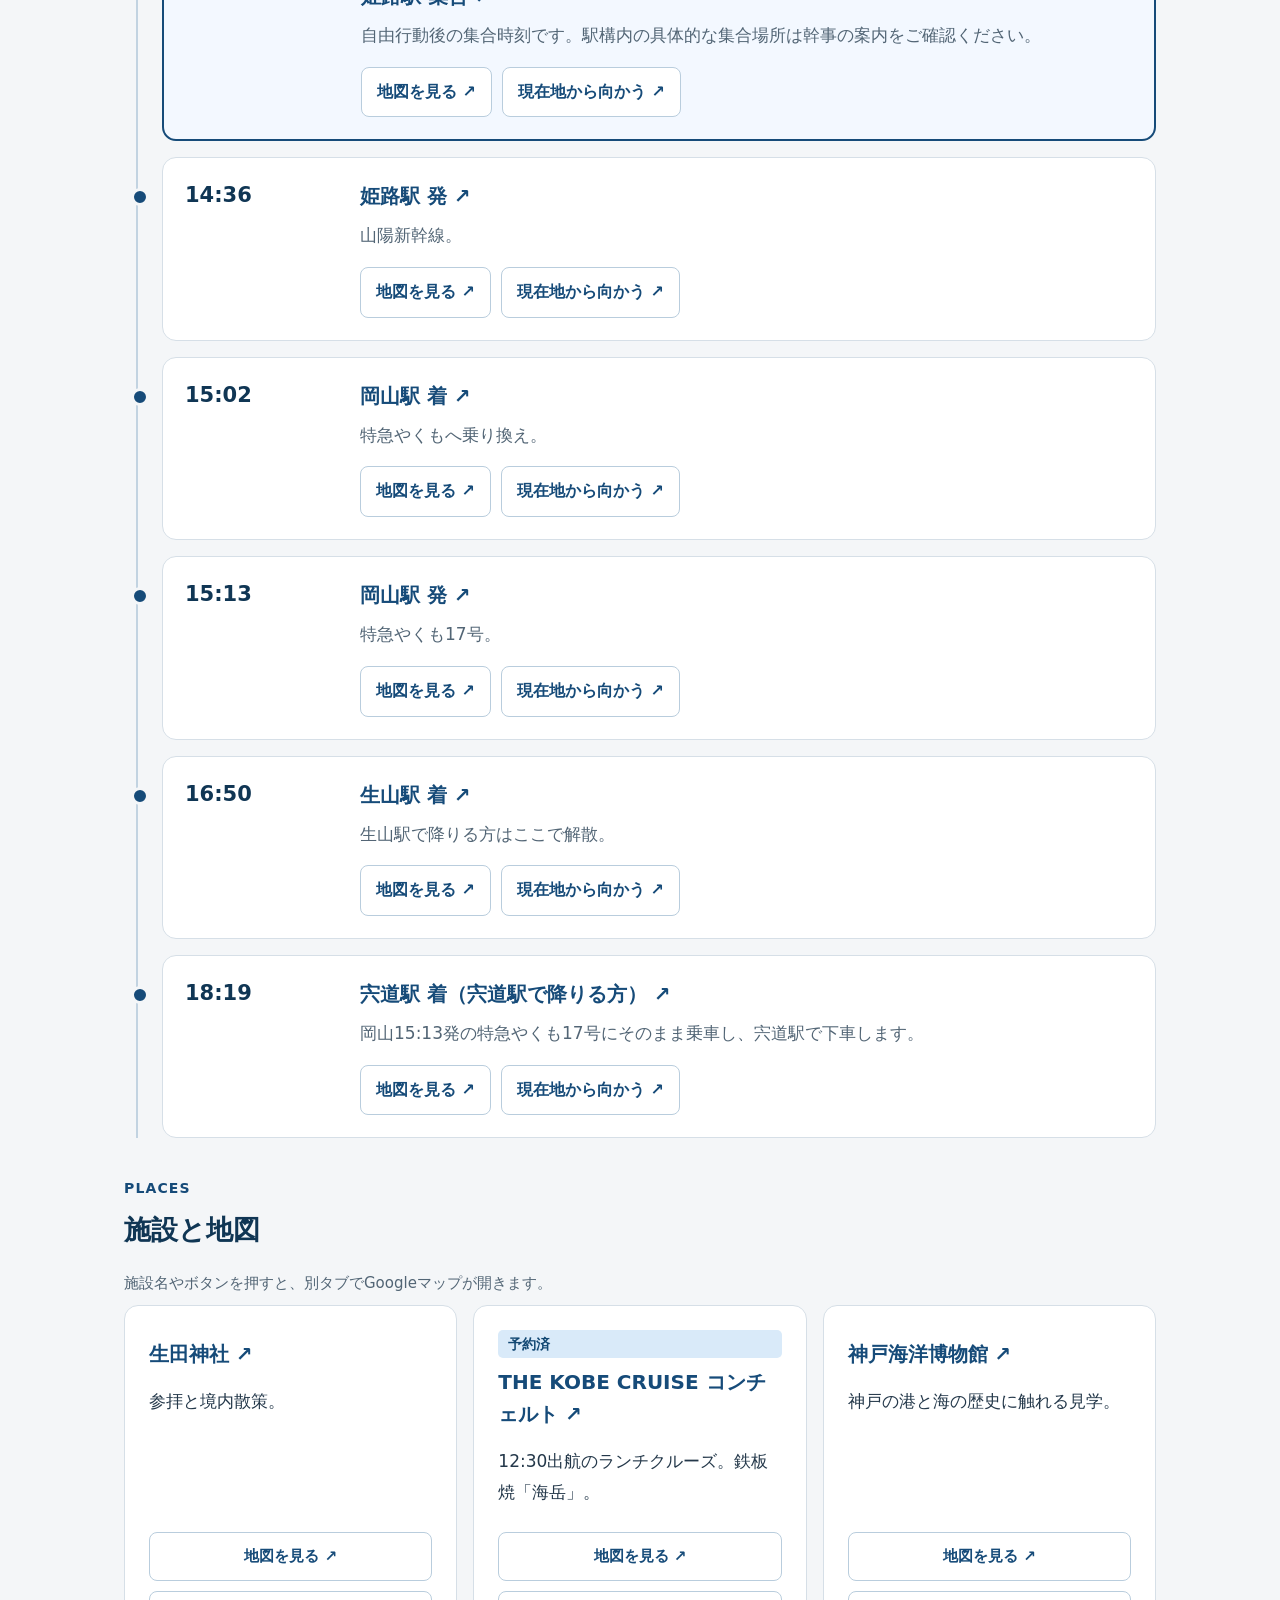
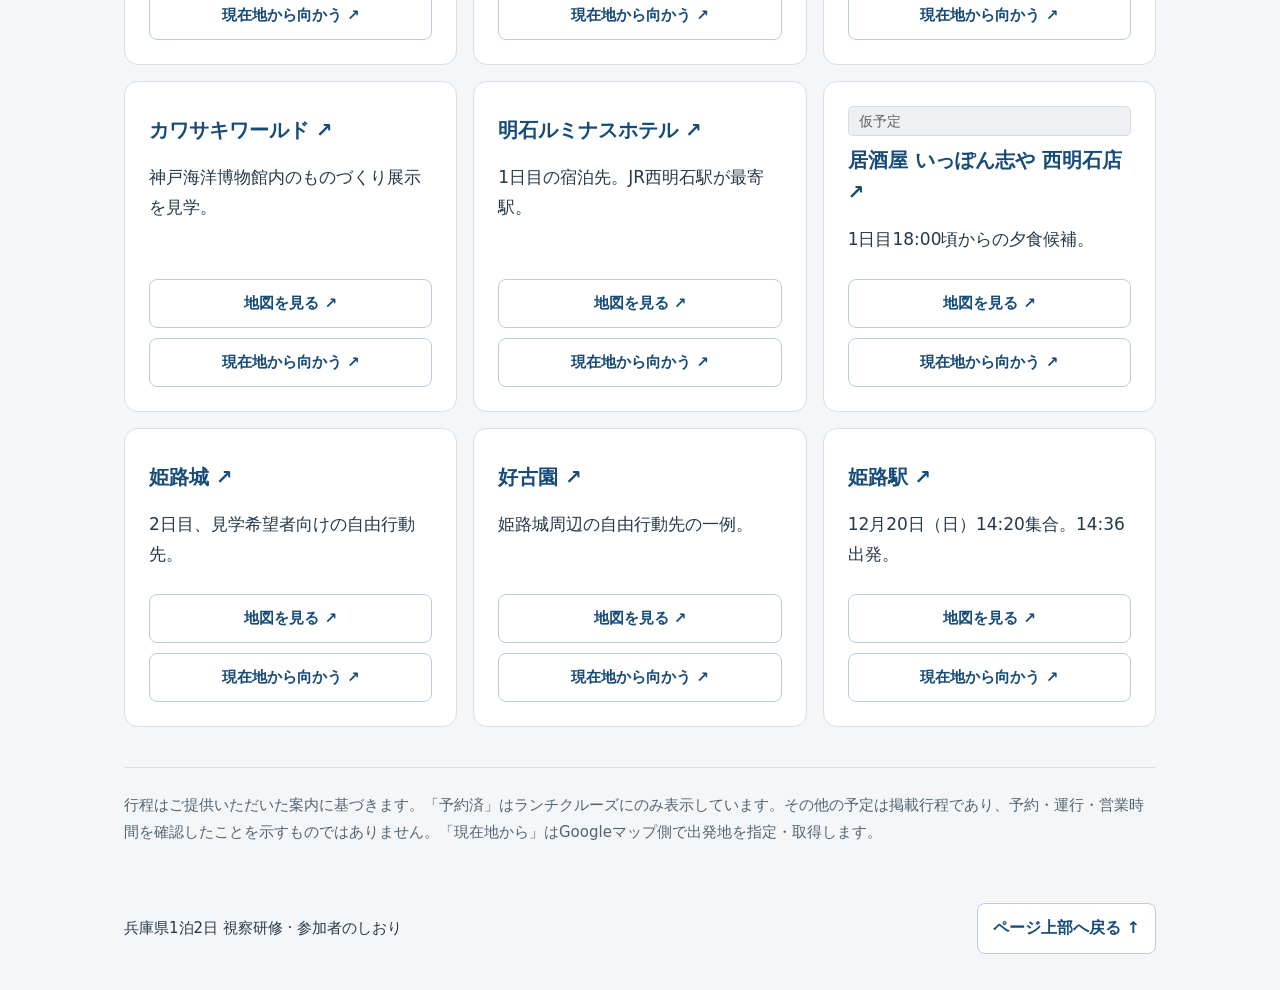
==== commit 39948be6: "Mark outbound train details as pending confirmation" ====
--- a/site/index.html
+++ b/site/index.html
@@ -14,10 +14,10 @@
 <section class="notice" id="meeting" aria-labelledby="departure-title">
 <h3 id="departure-title">1日目の出発 · 12月19日（土）</h3>
 <div class="important-grid">
-<article class="card"><h3>宍道駅乗車グループ</h3><p><strong>6:46 宍道駅発</strong></p><p>岡山行きの特急やくも6号に乗車します。</p><div class="actions"><a class="button secondary" href="https://www.google.com/maps/search/?api=1&amp;query=宍道駅" target="_blank" rel="noopener noreferrer">宍道駅の地図</a></div></article>
-<article class="card"><h3>奥出雲発・生山駅乗車グループ</h3><p><strong>7:50 生山駅集合 ／ 8:08 生山駅発</strong></p><p>奥出雲から生山駅へ移動し、特急やくも6号に乗車します。</p><p class="small">生山駅での集合場所は、幹事からの案内をご確認ください。</p><div class="actions"><a class="button secondary" href="https://www.google.com/maps/search/?api=1&amp;query=生山駅" target="_blank" rel="noopener noreferrer">生山駅の地図</a><a class="button secondary" href="https://www.google.com/maps/dir/?api=1&amp;destination=生山駅&amp;travelmode=transit" target="_blank" rel="noopener noreferrer">現在地から生山駅へ</a></div></article>
+<article class="card"><h3>奥出雲発・生山駅乗車グループ</h3><p><strong>7:50 生山駅集合</strong></p><p>奥出雲から生山駅へ移動します。生山駅8:08発は候補時刻で、旅行日当日の運行は確認中です。</p><p class="small">生山駅での集合場所は、幹事からの案内をご確認ください。</p><div class="actions"><a class="button secondary" href="https://www.google.com/maps/search/?api=1&amp;query=生山駅" target="_blank" rel="noopener noreferrer">生山駅の地図</a><a class="button secondary" href="https://www.google.com/maps/dir/?api=1&amp;destination=生山駅&amp;travelmode=transit" target="_blank" rel="noopener noreferrer">現在地から生山駅へ</a></div></article>
+<article class="card"><h3>宍道駅乗車グループ</h3><p><strong>宍道駅発車時刻は確認中</strong></p><p>岡山方面の特急やくもに乗車予定です。</p><div class="actions"><a class="button secondary" href="https://www.google.com/maps/search/?api=1&amp;query=宍道駅" target="_blank" rel="noopener noreferrer">宍道駅の地図</a></div></article>
 </div>
-<p><strong>生山駅から乗る方が車内で合流し、岡山で新幹線に乗り換えて新神戸へ向かいます。</strong></p>
+<p><strong>両グループは特急やくもの車内で合流予定です。列車名と発車時刻は確認中です。</strong></p>
 </section>
 <div id="return-meeting" class="meeting important"><div><span class="label confirmed">集合時刻</span><p class="meeting-date">12月20日（日）</p><h3>姫路駅集合</h3><p class="big-time">14:20</p><p>自由行動後は、この時刻までに姫路駅へ。</p><p class="small">駅構内の具体的な集合場所は未掲載です。幹事からの案内をご確認ください。</p></div><div class="actions"><a class="button" href="https://www.google.com/maps/search/?api=1&query=姫路駅" target="_blank" rel="noopener noreferrer">姫路駅の地図</a><a class="button secondary" href="https://www.google.com/maps/dir/?api=1&destination=姫路駅&travelmode=transit" target="_blank" rel="noopener noreferrer">現在地から姫路駅へ</a></div></div>
 <div class="important-grid"><article class="card"><h3>帰りの乗り継ぎ</h3><p class="return-route"><strong>14:36</strong> 姫路発 → <strong>15:02</strong> 岡山着<br><strong>15:13</strong> やくも17号 → <strong>16:50</strong> 生山着 → <strong>18:19</strong> 宍道着</p><p class="small">岡山駅での乗り換えは11分です。到着後は乗り換え先へ移動してください。</p></article><article class="card"><span class="label tentative">仮予定</span><h3>1日目の夕食 · 18:00頃〜</h3><p><a class="place-link" data-place="dinner">居酒屋 いっぽん志や 西明石店 ↗</a></p><p>夕食後は自由行動。各自ホテルへお戻りください。</p></article></div>
@@ -30,7 +30,7 @@
 <noscript><p>天気予報の表示にはJavaScriptが必要です。下の気象庁リンクからも確認できます。</p></noscript>
 <p class="small">予報データ：<a href="https://open-meteo.com/">Open-Meteo</a> ／ <a href="https://www.jma.go.jp/bosai/forecast/#area_type=offices&amp;area_code=280000">気象庁の兵庫県の天気予報</a></p>
 </section>
-<section class="section" id="overview"><p class="eyebrow">SCHEDULE OVERVIEW</p><h2 id="shinji">行程一覧表</h2><p class="section-note">宍道駅・生山駅それぞれの乗降を含め、2日間の行程を時刻順に確認できます。</p><div id="schedule-tables"></div><p class="small">時刻は通常ダイヤに基づく予定です。出発前にJR西日本の最新情報をご確認ください。<a href="https://timetable.jr-odekake.net/train-timetable/76291?date=20261005">やくも6号</a> ／ <a href="https://timetable.jr-odekake.net/train-timetable/279011?date=20261031">やくも17号</a></p><p class="small">昼食は各自自由です。列車時刻や施設の営業状況は、旅行前に確認が必要です。</p></section>
+<section class="section" id="overview"><p class="eyebrow">SCHEDULE OVERVIEW</p><h2 id="shinji">行程一覧表</h2><p class="section-note">宍道駅・生山駅それぞれの乗降を含め、2日間の行程を時刻順に確認できます。</p><div id="schedule-tables"></div><p class="small">12月19日の往路は確認中です。出発前に<a href="https://timetable.jr-odekake.net/">JR西日本の時刻表</a>をご確認ください。</p><p class="small">昼食は各自自由です。列車時刻や施設の営業状況は、旅行前に確認が必要です。</p></section>
 <section class="section" id="news"><p class="eyebrow">INFORMATION</p><h2>お知らせ・連絡先</h2><div id="announcements" class="card"></div><div id="contacts" class="contact-box"></div></section>
 <section class="section" id="day1"><p class="eyebrow">DAY 1 · 12月19日（土）</p><h2>神戸の視察・クルーズ、明石へ</h2><p class="section-note">宍道駅・生山駅から乗車 → 車内で合流 → 岡山 → 新神戸 → 西明石</p><div class="timeline" id="timeline1"></div></section>
 <section class="section" id="hotel"><p class="eyebrow">STAY</p><h2>宿泊先</h2><article class="card hotel-card"><span class="label neutral">宿泊先</span><h3><a class="place-link" data-place="hotel">明石ルミナスホテル ↗</a></h3><dl><div><dt>宿泊日</dt><dd>2026年12月19日（土）・1泊</dd></div><div><dt>チェックイン</dt><dd>17:30頃予定</dd></div><div><dt>お部屋</dt><dd>禁煙シングル利用予定</dd></div><div><dt>チェックアウト</dt><dd>各自</dd></div><div><dt>最寄駅</dt><dd>JR西明石駅</dd></div></dl><div class="actions" data-actions="hotel"></div></article></section>
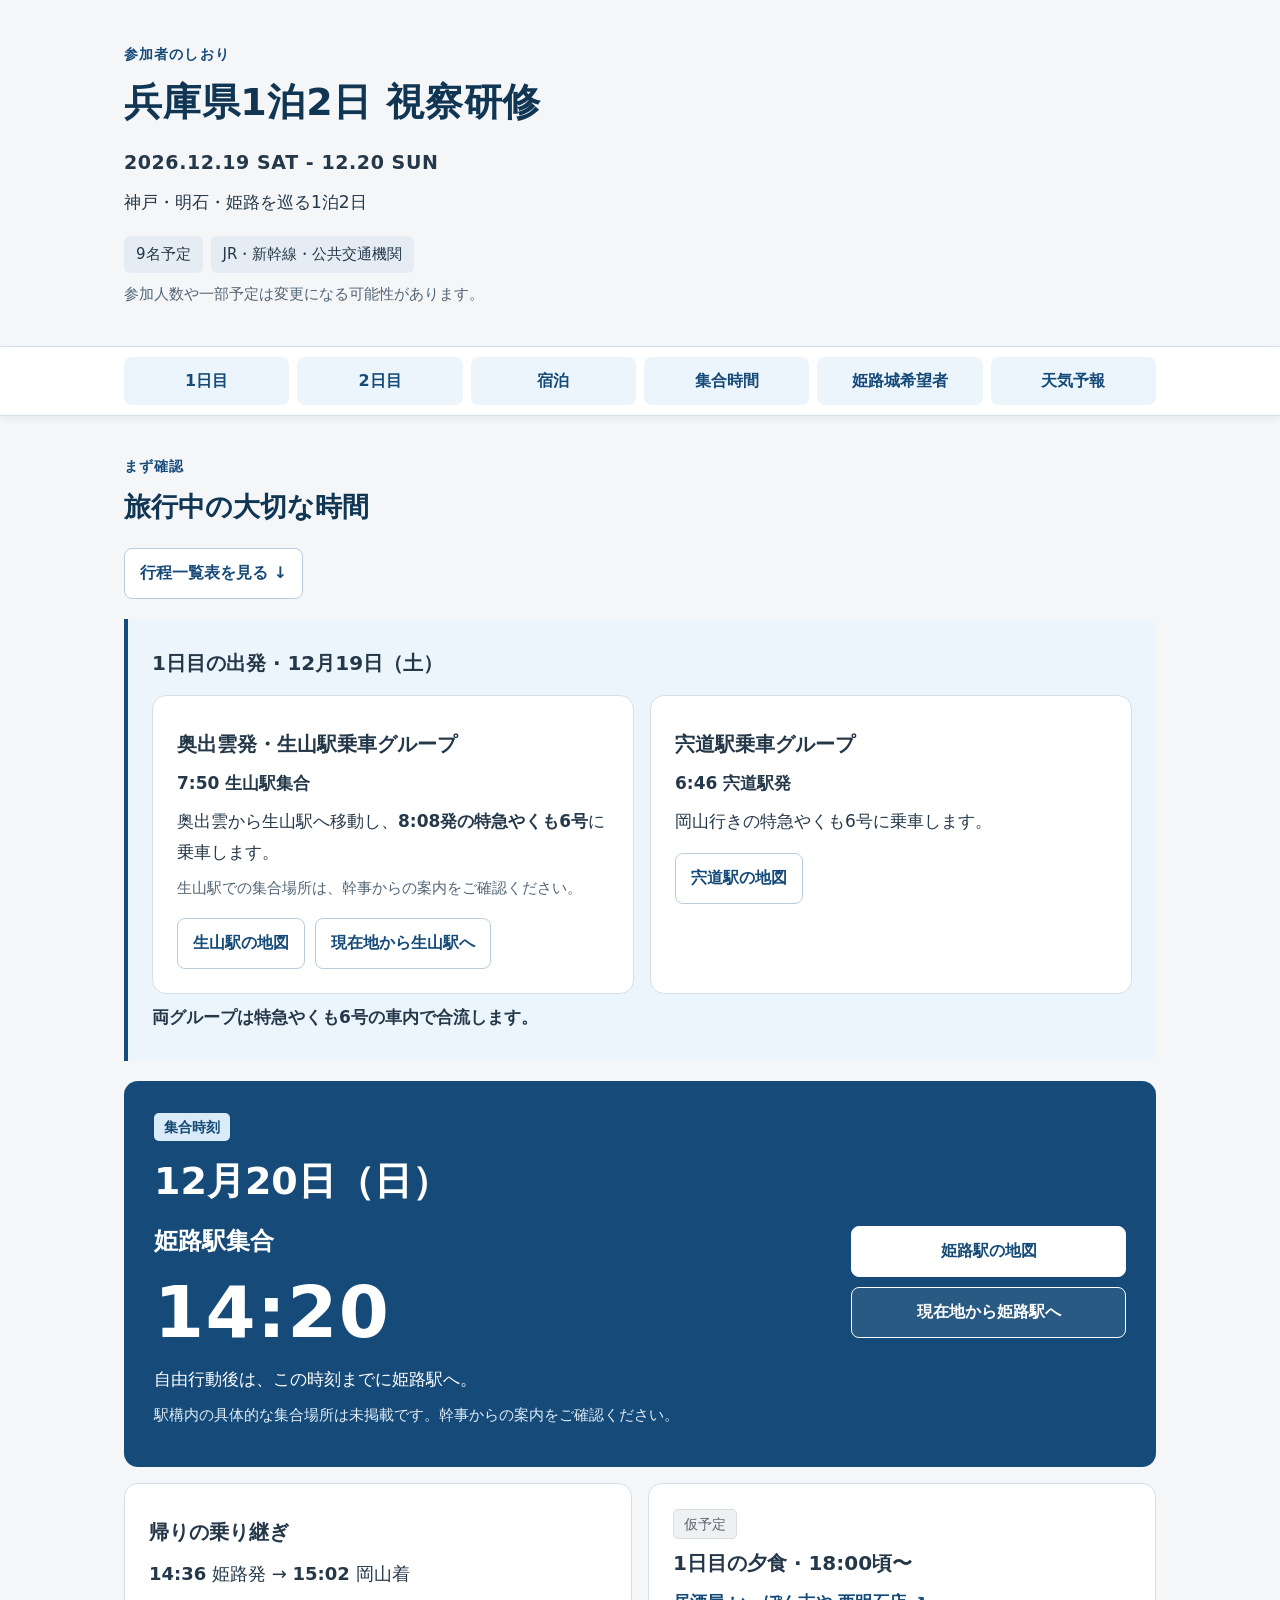
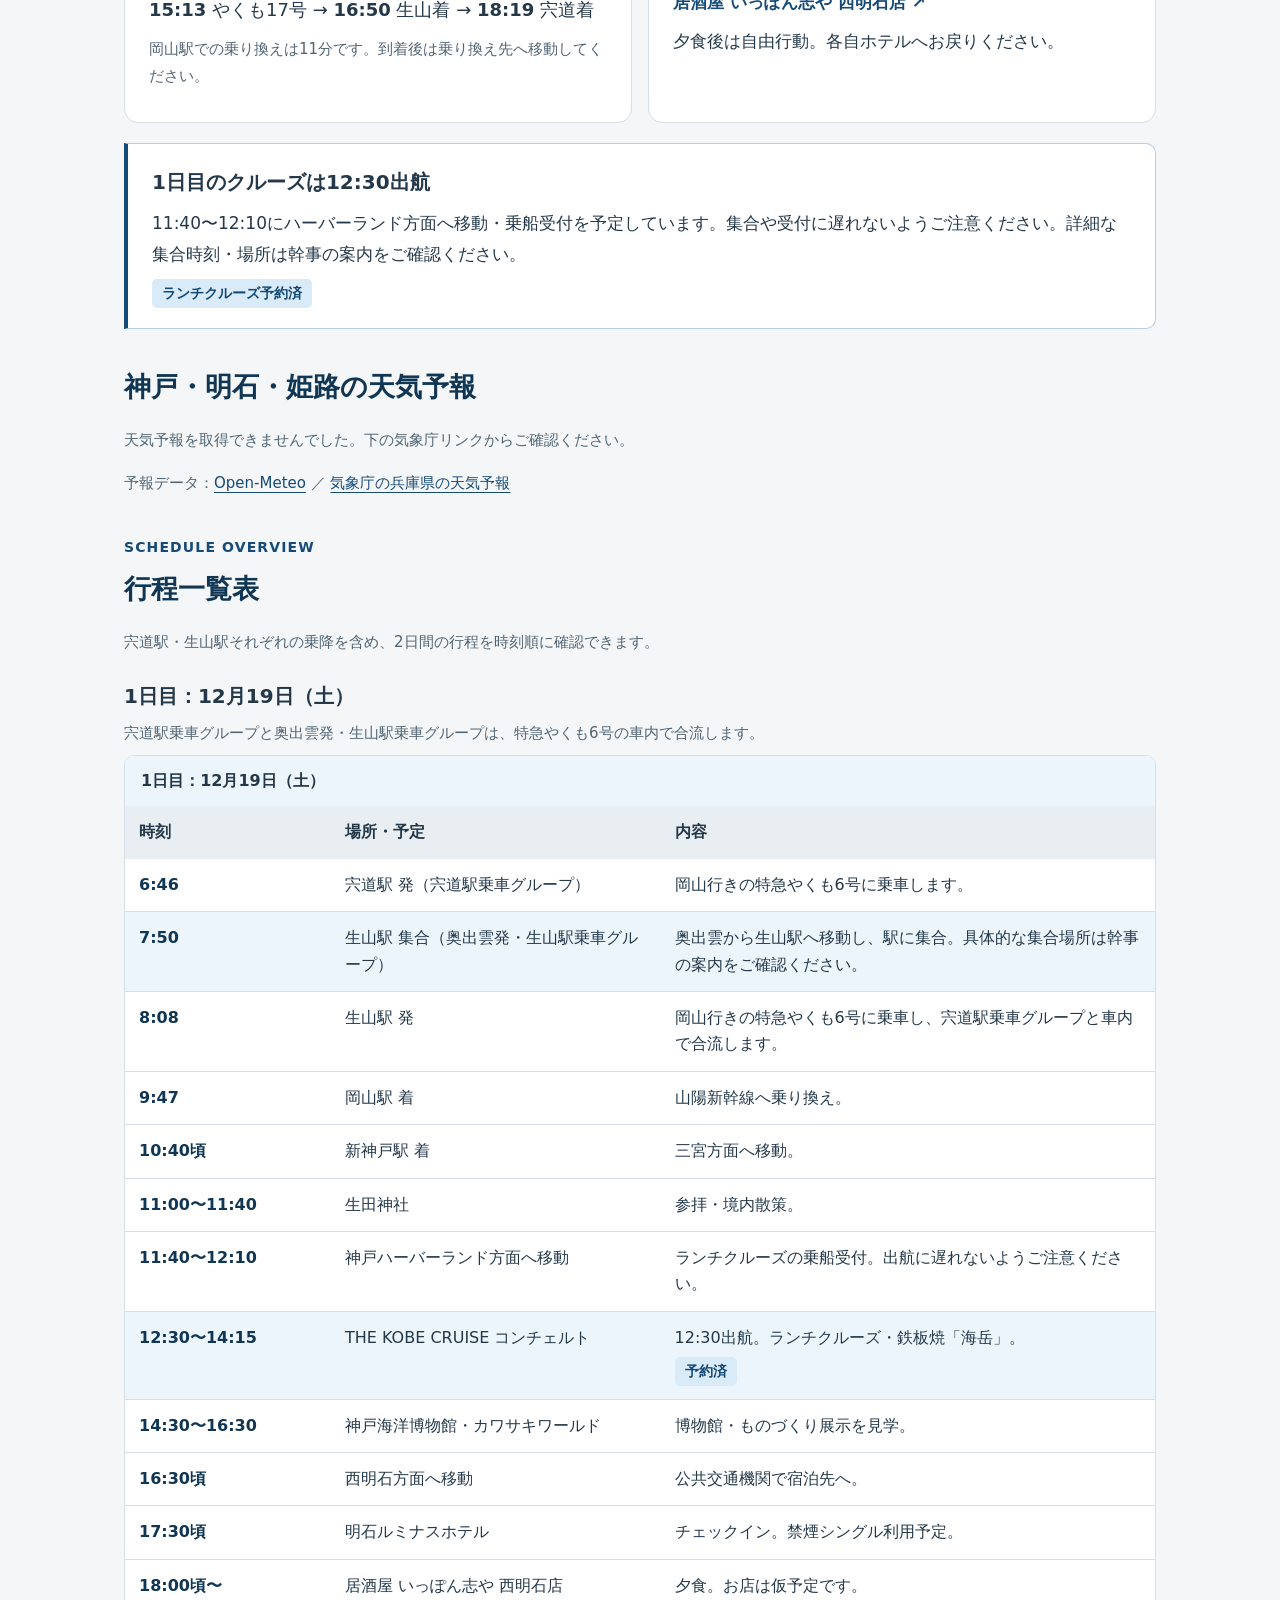
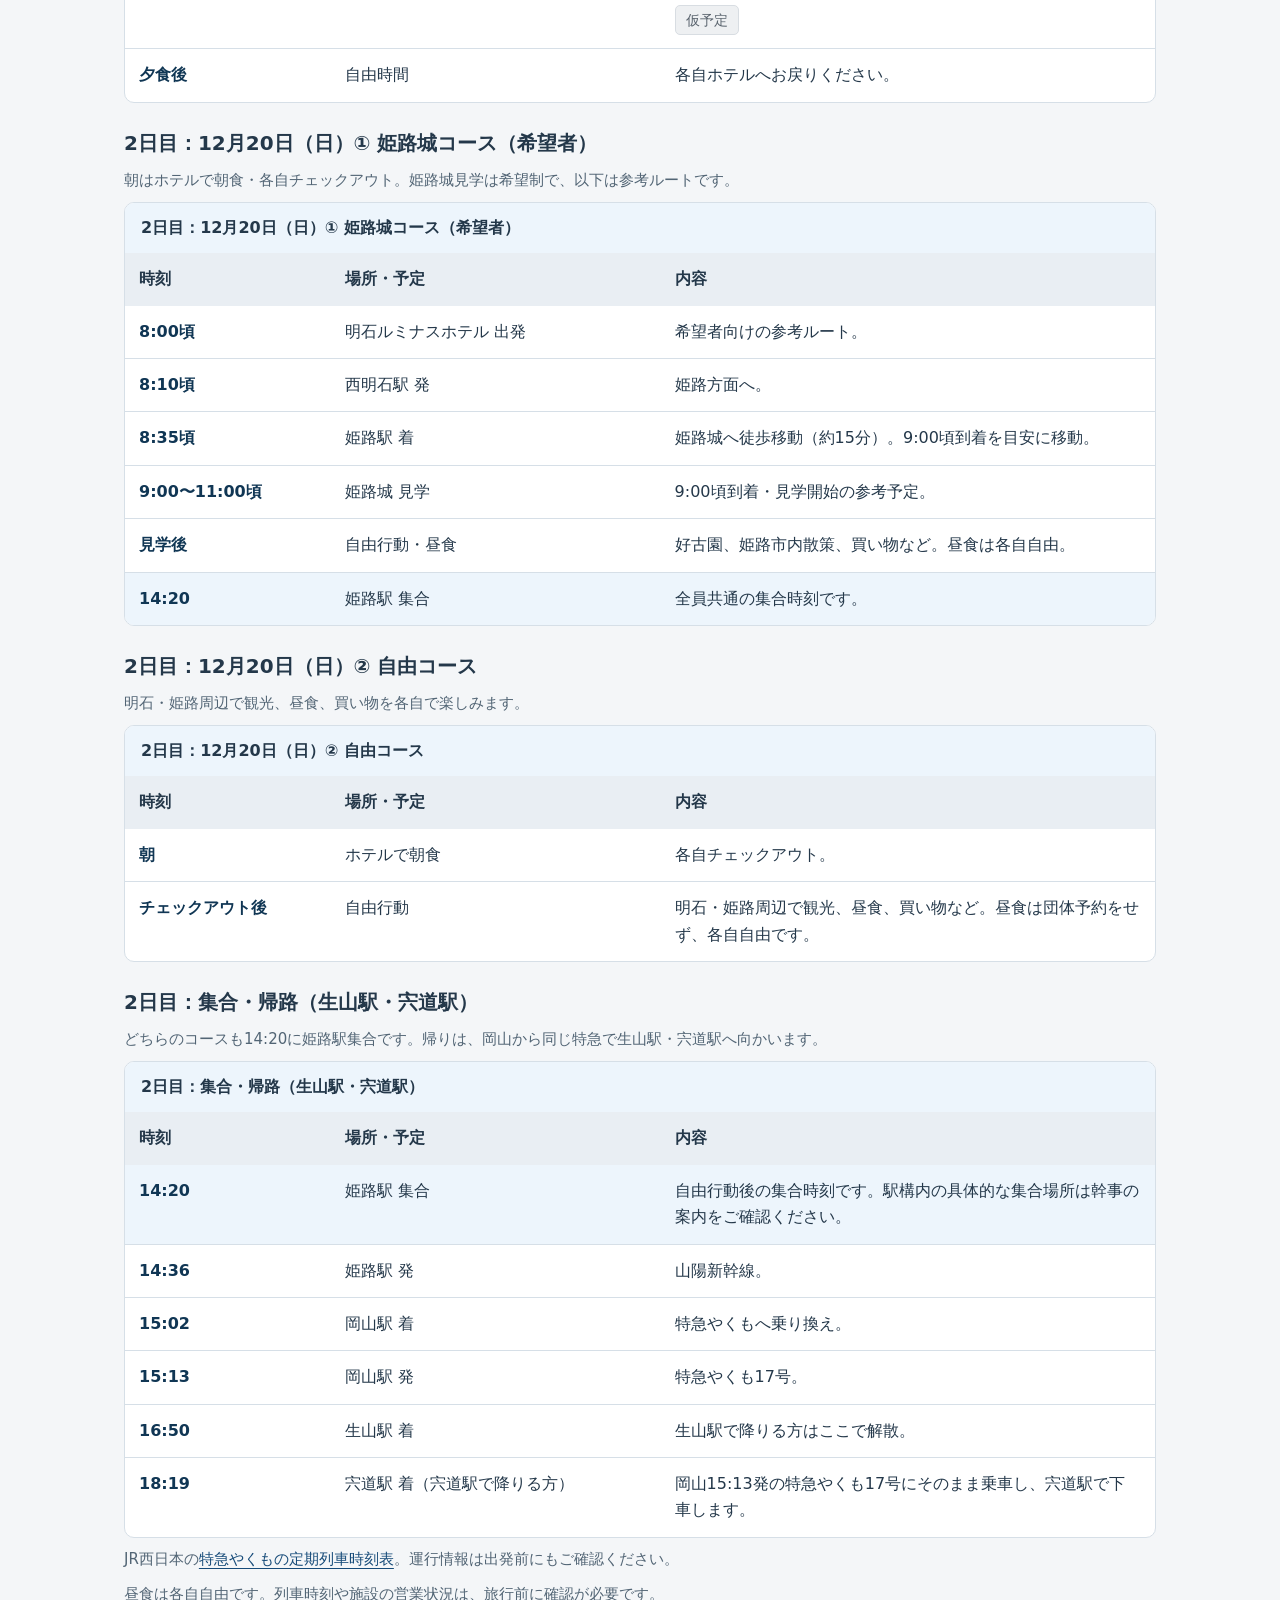
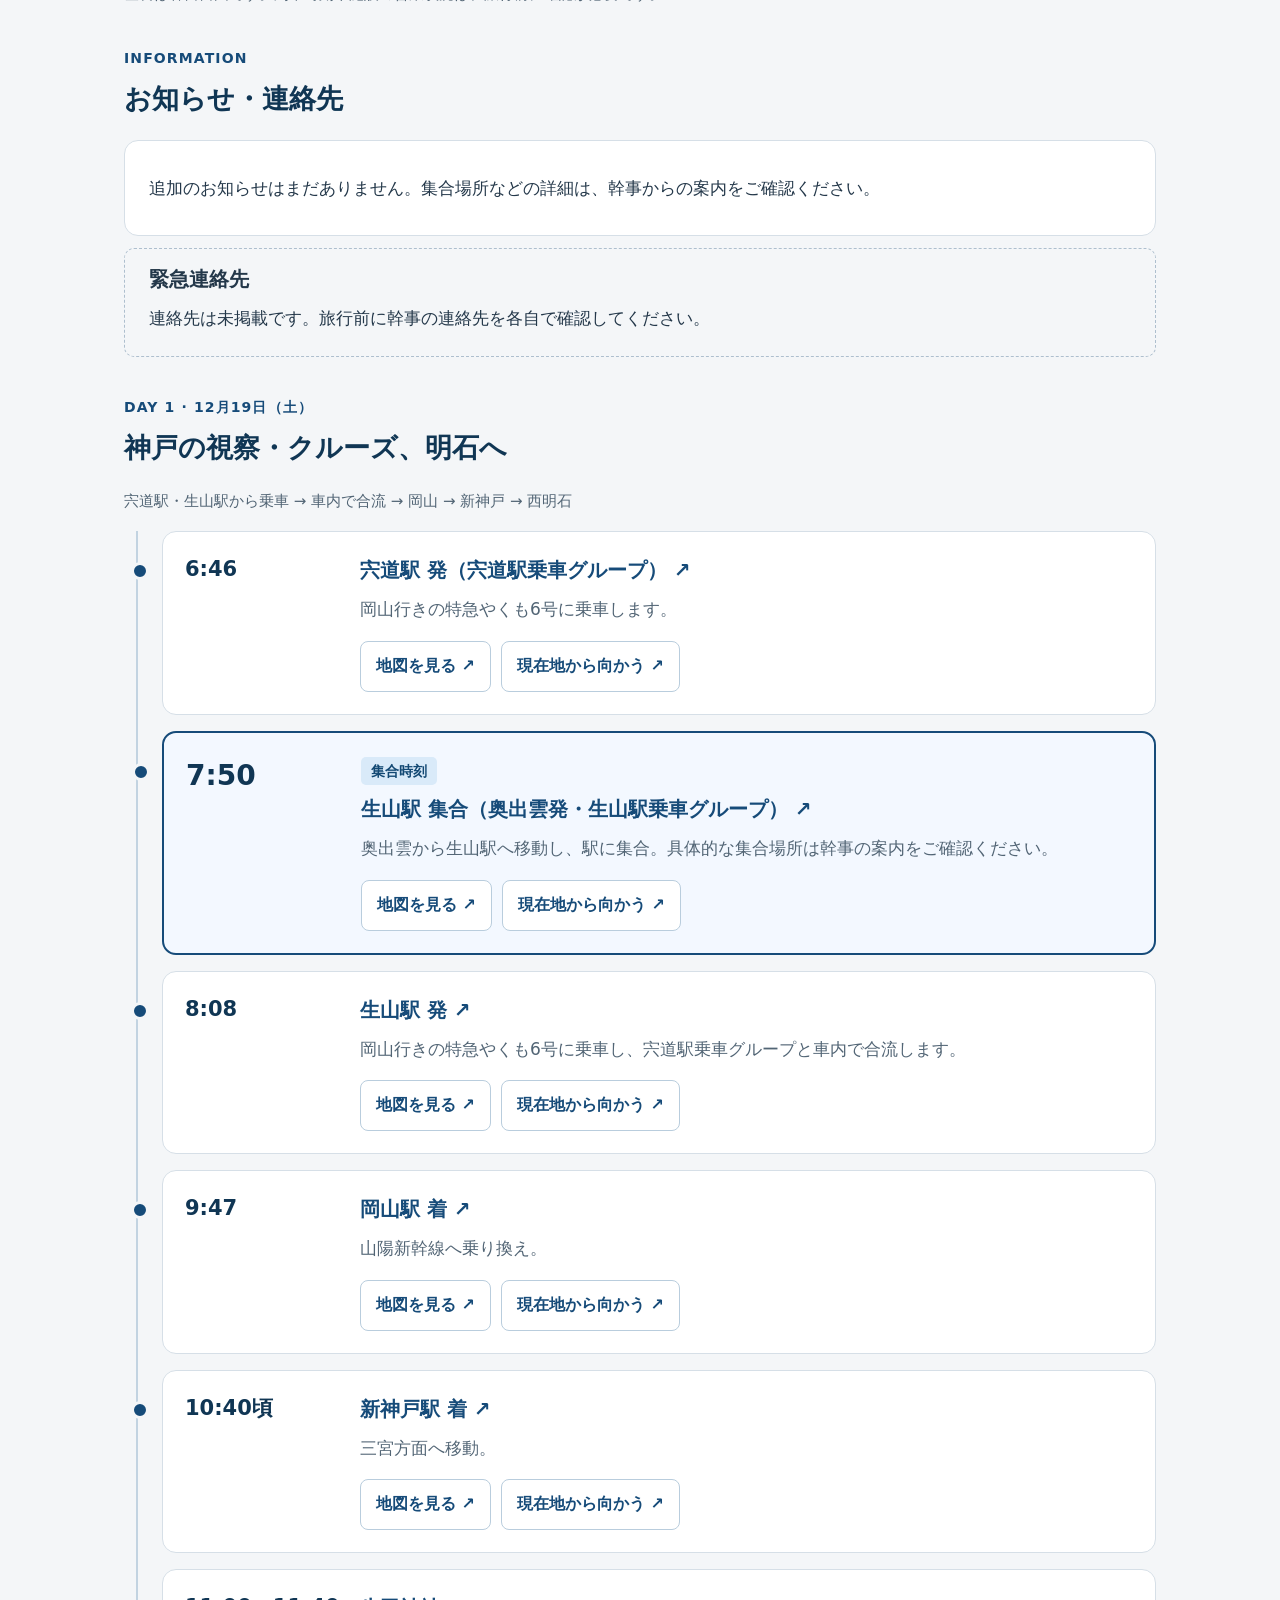
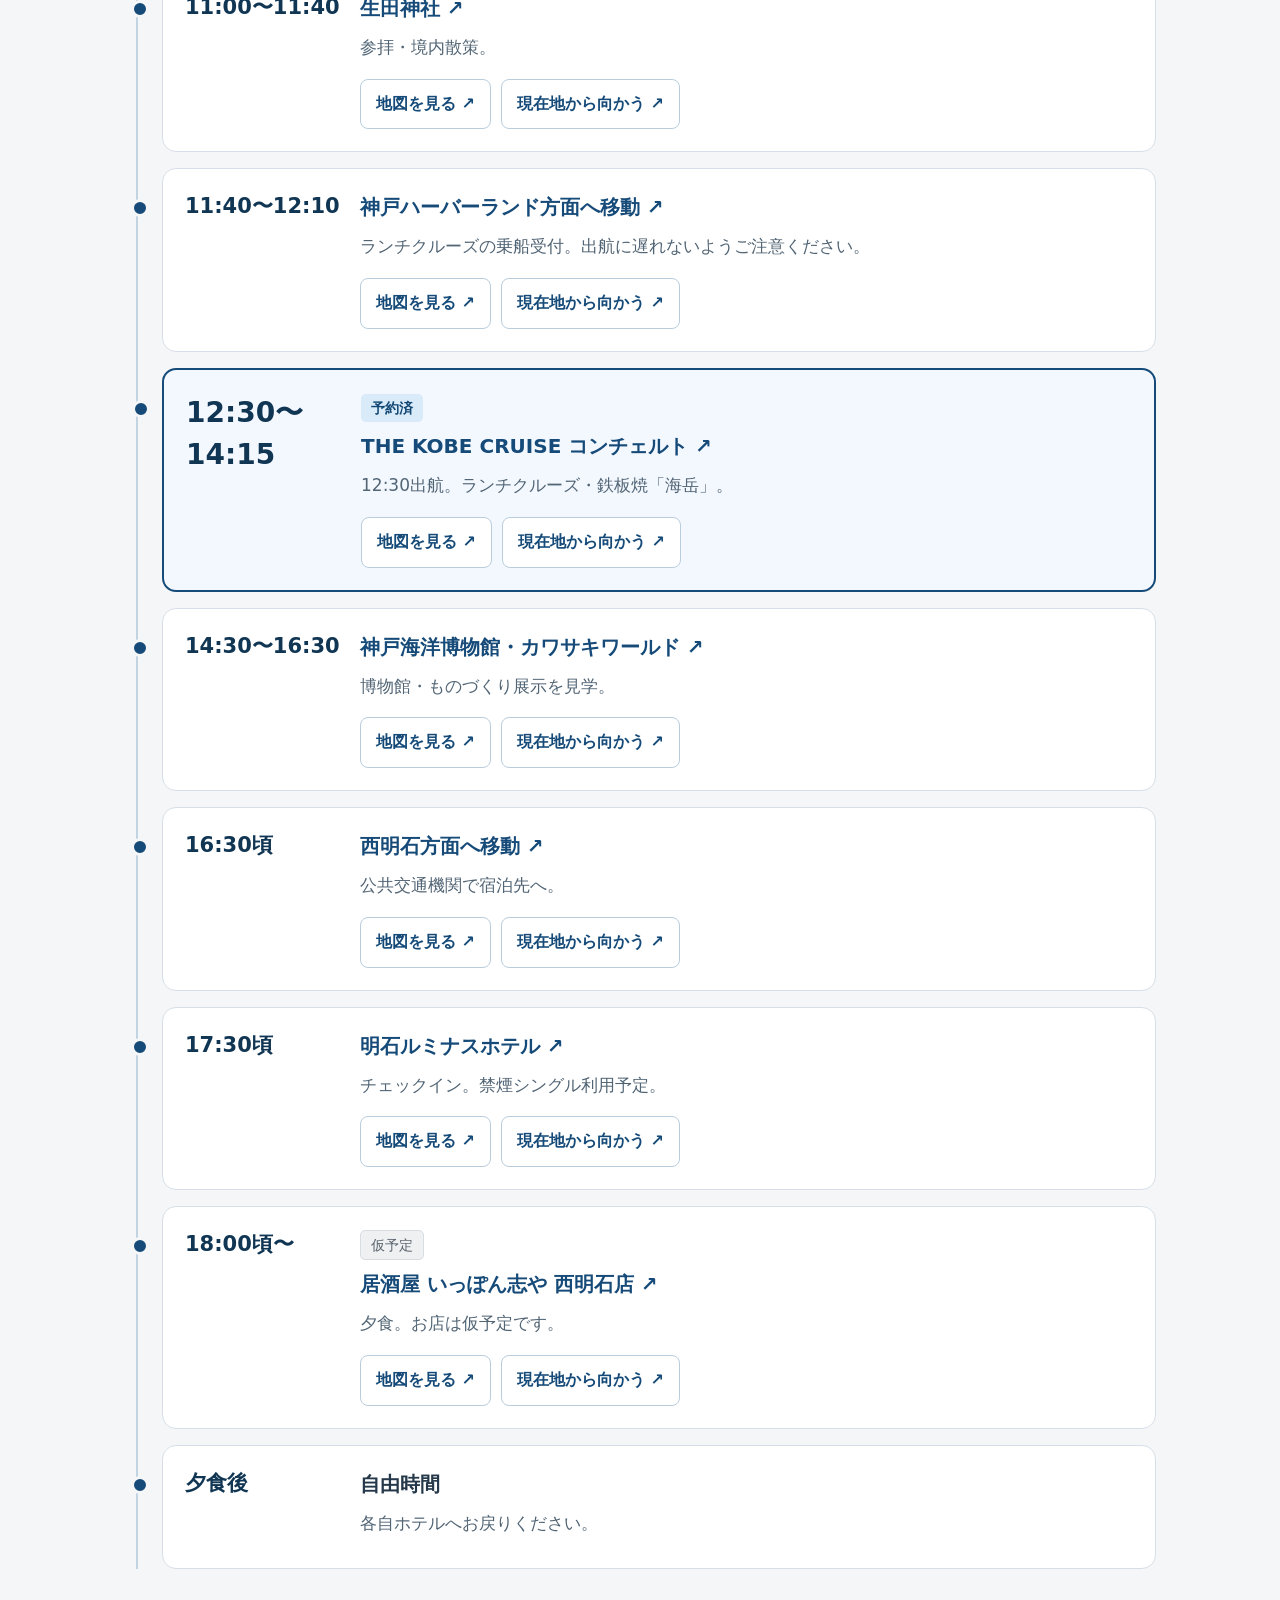
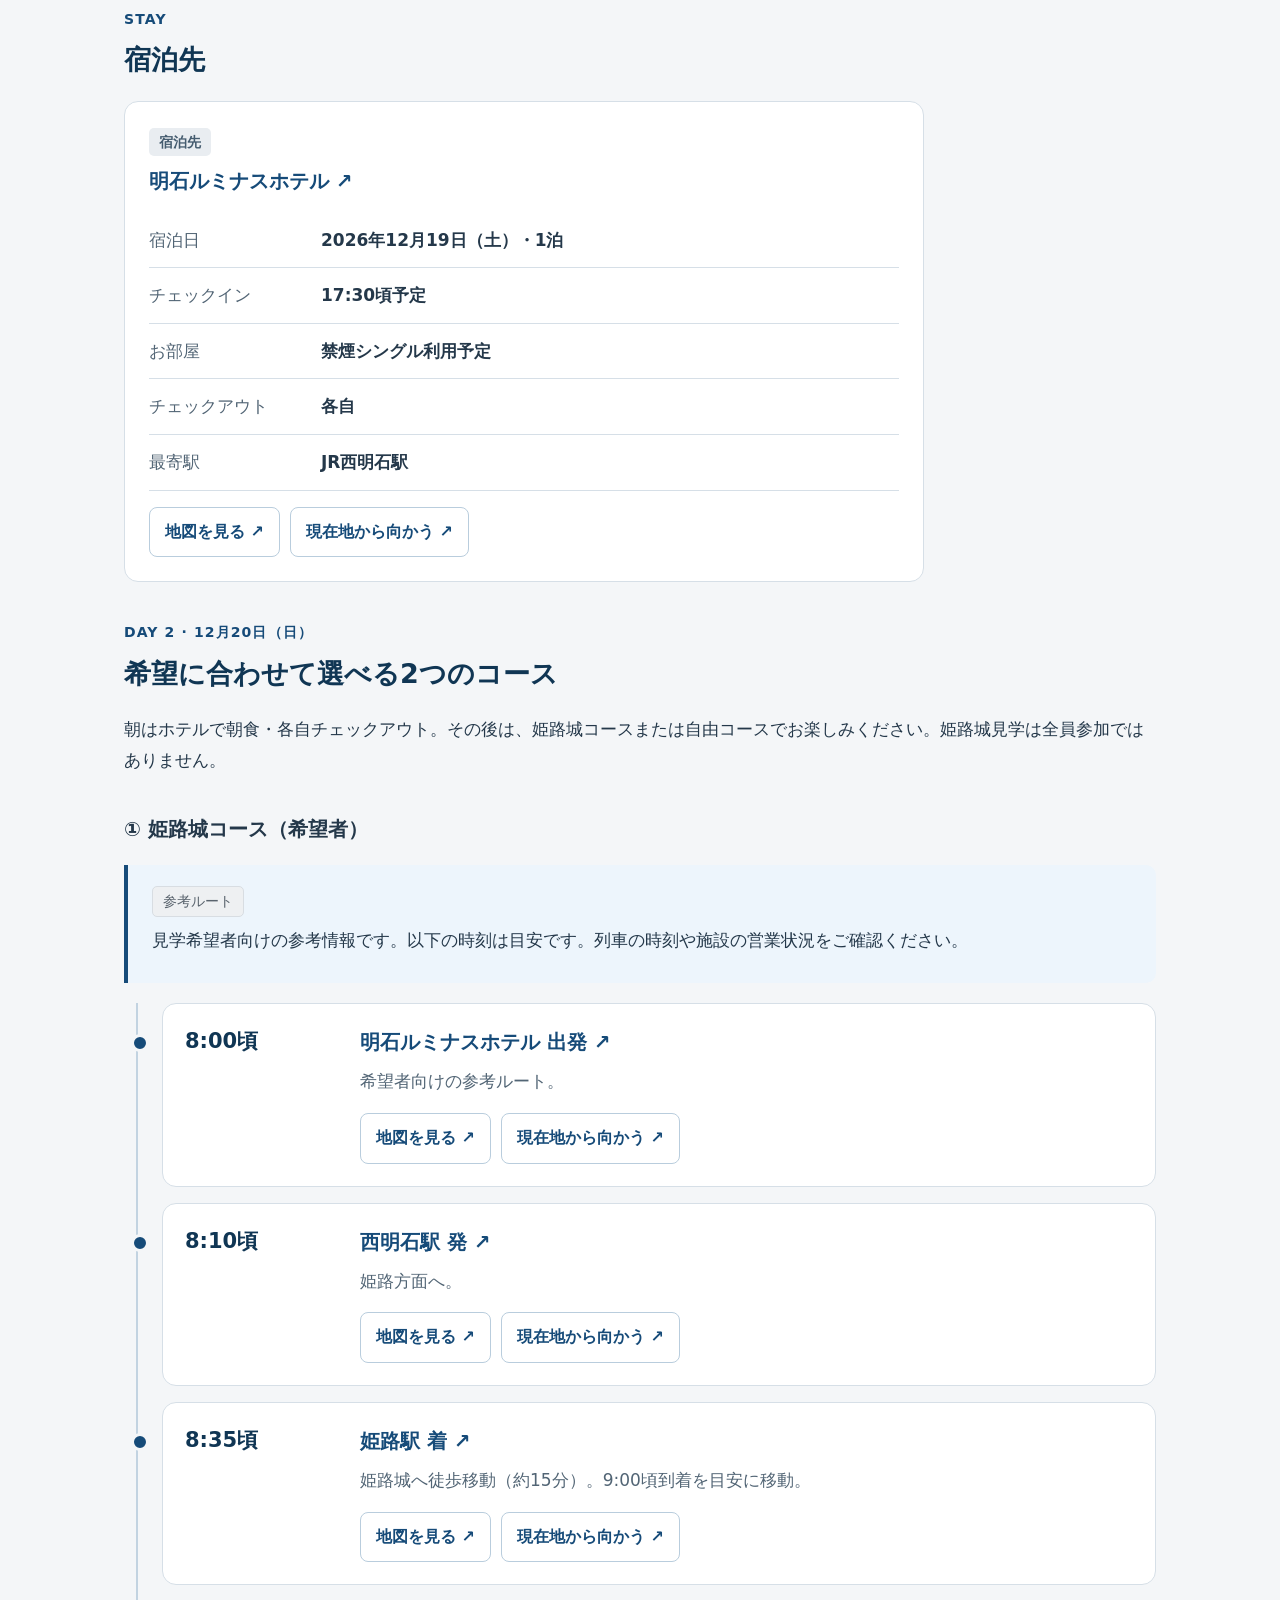
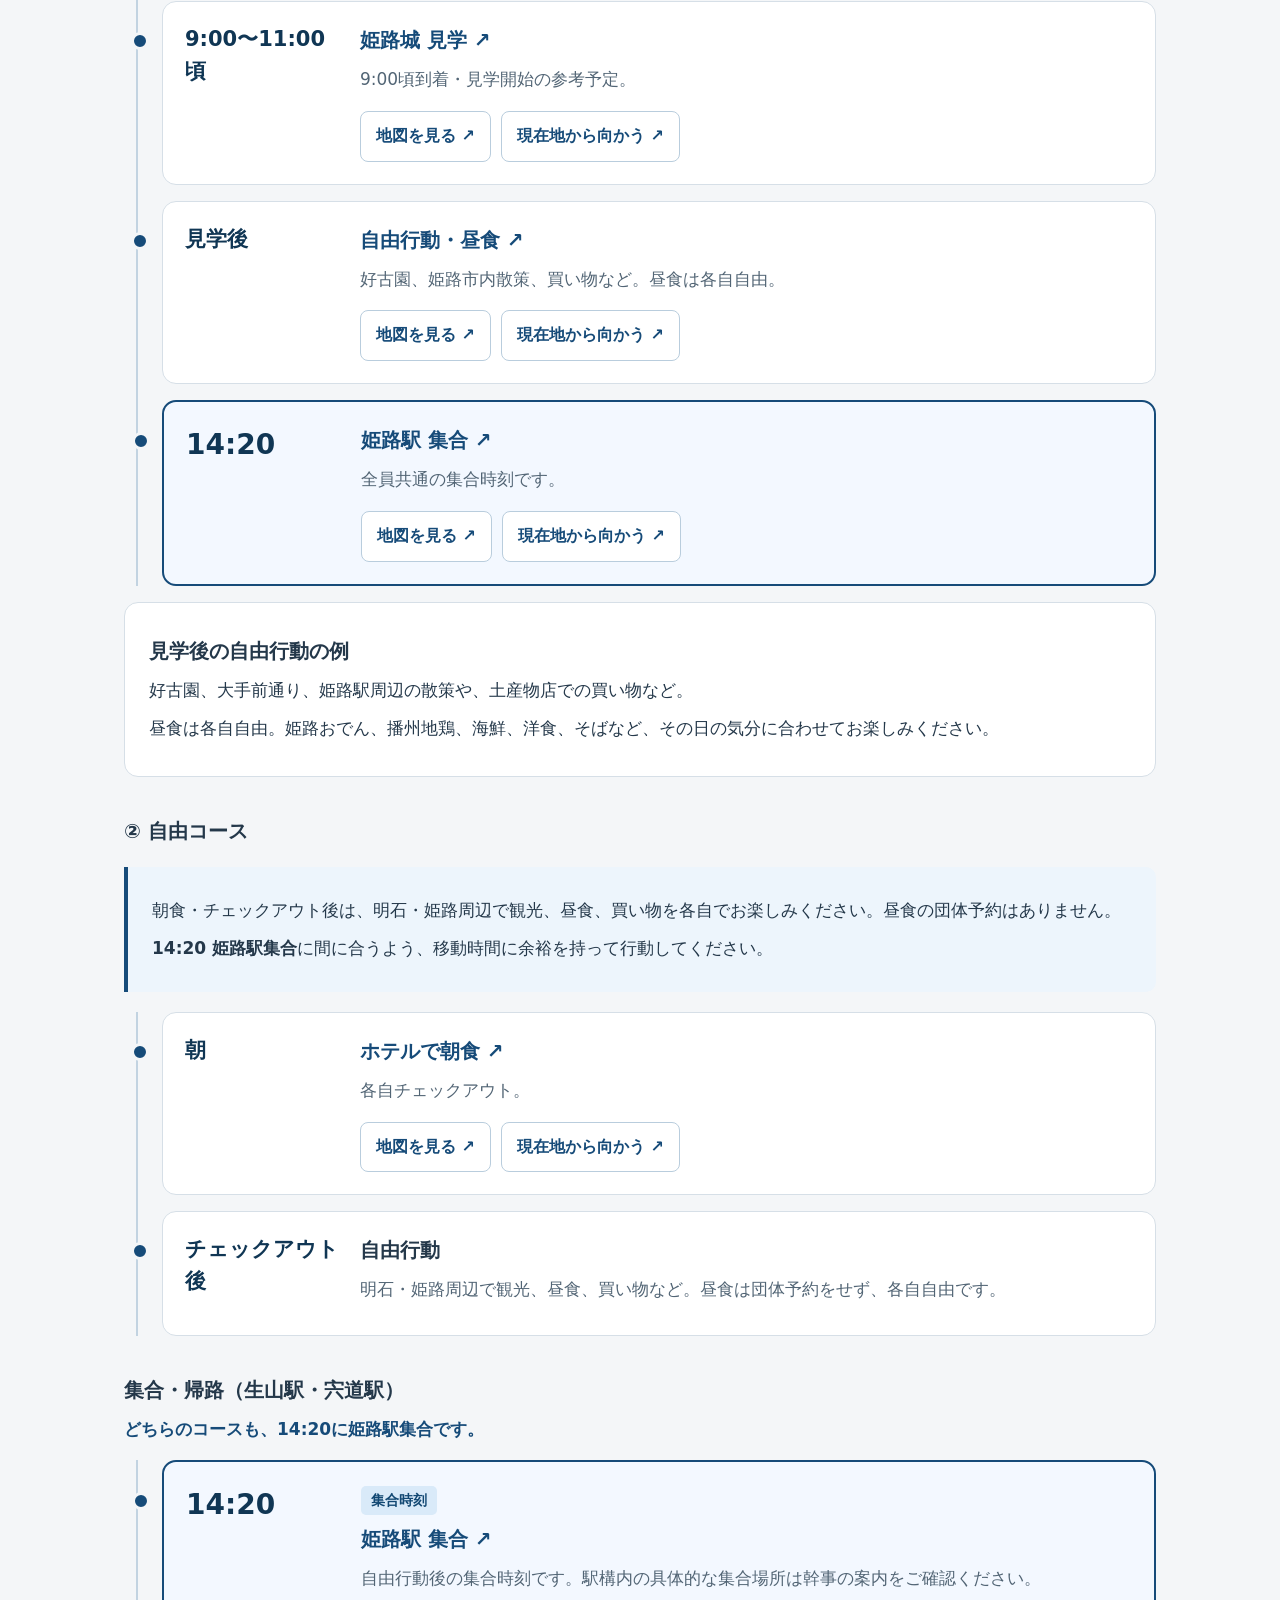
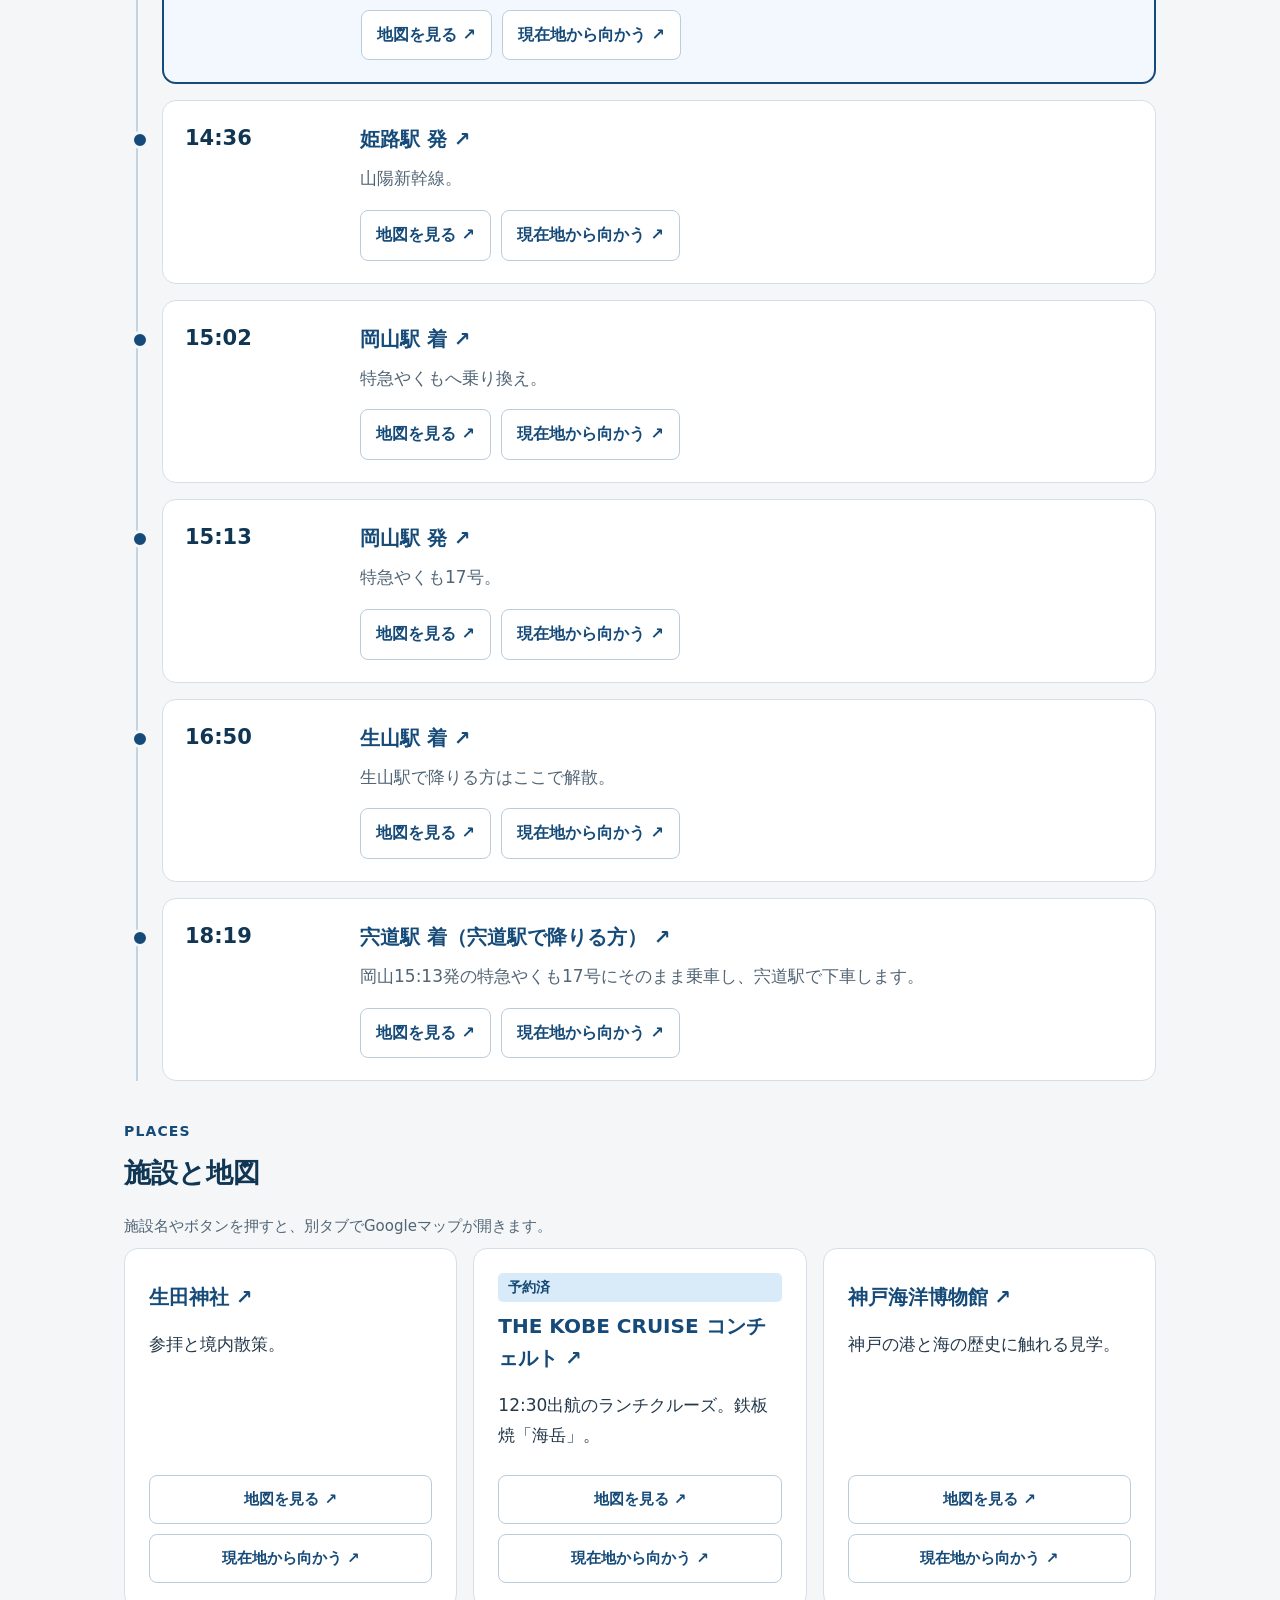
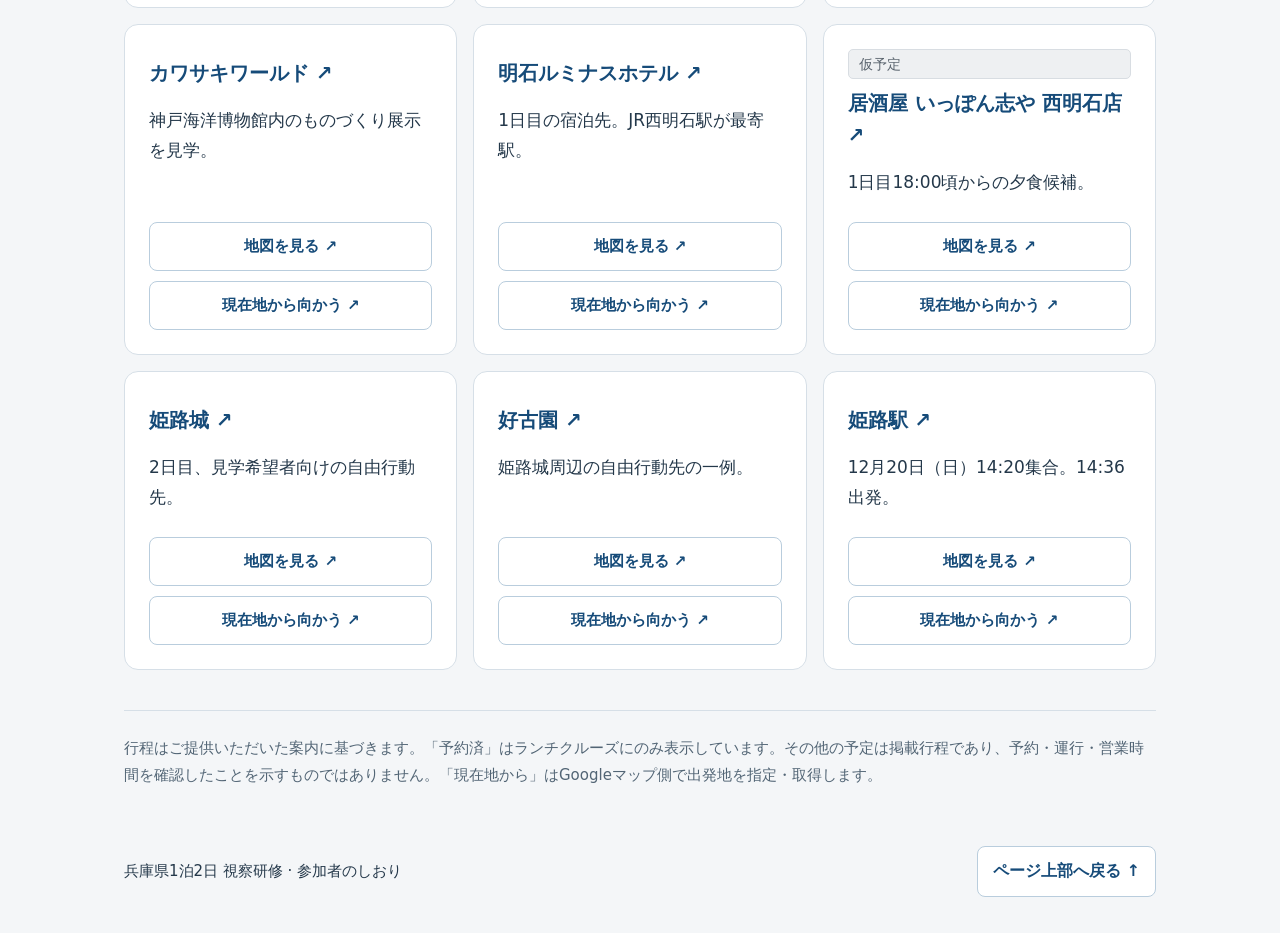
==== commit 79ce2dec: "Publish verified Yakumo departure times" ====
--- a/site/index.html
+++ b/site/index.html
@@ -14,10 +14,10 @@
 <section class="notice" id="meeting" aria-labelledby="departure-title">
 <h3 id="departure-title">1日目の出発 · 12月19日（土）</h3>
 <div class="important-grid">
-<article class="card"><h3>奥出雲発・生山駅乗車グループ</h3><p><strong>7:50 生山駅集合</strong></p><p>奥出雲から生山駅へ移動します。生山駅8:08発は候補時刻で、旅行日当日の運行は確認中です。</p><p class="small">生山駅での集合場所は、幹事からの案内をご確認ください。</p><div class="actions"><a class="button secondary" href="https://www.google.com/maps/search/?api=1&amp;query=生山駅" target="_blank" rel="noopener noreferrer">生山駅の地図</a><a class="button secondary" href="https://www.google.com/maps/dir/?api=1&amp;destination=生山駅&amp;travelmode=transit" target="_blank" rel="noopener noreferrer">現在地から生山駅へ</a></div></article>
-<article class="card"><h3>宍道駅乗車グループ</h3><p><strong>宍道駅発車時刻は確認中</strong></p><p>岡山方面の特急やくもに乗車予定です。</p><div class="actions"><a class="button secondary" href="https://www.google.com/maps/search/?api=1&amp;query=宍道駅" target="_blank" rel="noopener noreferrer">宍道駅の地図</a></div></article>
+<article class="card"><h3>奥出雲発・生山駅乗車グループ</h3><p><strong>7:50 生山駅集合</strong></p><p>奥出雲から生山駅へ移動し、<strong>8:08発の特急やくも6号</strong>に乗車します。</p><p class="small">生山駅での集合場所は、幹事からの案内をご確認ください。</p><div class="actions"><a class="button secondary" href="https://www.google.com/maps/search/?api=1&amp;query=生山駅" target="_blank" rel="noopener noreferrer">生山駅の地図</a><a class="button secondary" href="https://www.google.com/maps/dir/?api=1&amp;destination=生山駅&amp;travelmode=transit" target="_blank" rel="noopener noreferrer">現在地から生山駅へ</a></div></article>
+<article class="card"><h3>宍道駅乗車グループ</h3><p><strong>6:46 宍道駅発</strong></p><p>岡山行きの特急やくも6号に乗車します。</p><div class="actions"><a class="button secondary" href="https://www.google.com/maps/search/?api=1&amp;query=宍道駅" target="_blank" rel="noopener noreferrer">宍道駅の地図</a></div></article>
 </div>
-<p><strong>両グループは特急やくもの車内で合流予定です。列車名と発車時刻は確認中です。</strong></p>
+<p><strong>両グループは特急やくも6号の車内で合流します。</strong></p>
 </section>
 <div id="return-meeting" class="meeting important"><div><span class="label confirmed">集合時刻</span><p class="meeting-date">12月20日（日）</p><h3>姫路駅集合</h3><p class="big-time">14:20</p><p>自由行動後は、この時刻までに姫路駅へ。</p><p class="small">駅構内の具体的な集合場所は未掲載です。幹事からの案内をご確認ください。</p></div><div class="actions"><a class="button" href="https://www.google.com/maps/search/?api=1&query=姫路駅" target="_blank" rel="noopener noreferrer">姫路駅の地図</a><a class="button secondary" href="https://www.google.com/maps/dir/?api=1&destination=姫路駅&travelmode=transit" target="_blank" rel="noopener noreferrer">現在地から姫路駅へ</a></div></div>
 <div class="important-grid"><article class="card"><h3>帰りの乗り継ぎ</h3><p class="return-route"><strong>14:36</strong> 姫路発 → <strong>15:02</strong> 岡山着<br><strong>15:13</strong> やくも17号 → <strong>16:50</strong> 生山着 → <strong>18:19</strong> 宍道着</p><p class="small">岡山駅での乗り換えは11分です。到着後は乗り換え先へ移動してください。</p></article><article class="card"><span class="label tentative">仮予定</span><h3>1日目の夕食 · 18:00頃〜</h3><p><a class="place-link" data-place="dinner">居酒屋 いっぽん志や 西明石店 ↗</a></p><p>夕食後は自由行動。各自ホテルへお戻りください。</p></article></div>
@@ -30,7 +30,7 @@
 <noscript><p>天気予報の表示にはJavaScriptが必要です。下の気象庁リンクからも確認できます。</p></noscript>
 <p class="small">予報データ：<a href="https://open-meteo.com/">Open-Meteo</a> ／ <a href="https://www.jma.go.jp/bosai/forecast/#area_type=offices&amp;area_code=280000">気象庁の兵庫県の天気予報</a></p>
 </section>
-<section class="section" id="overview"><p class="eyebrow">SCHEDULE OVERVIEW</p><h2 id="shinji">行程一覧表</h2><p class="section-note">宍道駅・生山駅それぞれの乗降を含め、2日間の行程を時刻順に確認できます。</p><div id="schedule-tables"></div><p class="small">12月19日の往路は確認中です。出発前に<a href="https://timetable.jr-odekake.net/">JR西日本の時刻表</a>をご確認ください。</p><p class="small">昼食は各自自由です。列車時刻や施設の営業状況は、旅行前に確認が必要です。</p></section>
+<section class="section" id="overview"><p class="eyebrow">SCHEDULE OVERVIEW</p><h2 id="shinji">行程一覧表</h2><p class="section-note">宍道駅・生山駅それぞれの乗降を含め、2日間の行程を時刻順に確認できます。</p><div id="schedule-tables"></div><p class="small">JR西日本の<a href="https://www.jr-odekake.net/railroad/train/yakumo/#p04">特急やくもの定期列車時刻表</a>。運行情報は出発前にもご確認ください。</p><p class="small">昼食は各自自由です。列車時刻や施設の営業状況は、旅行前に確認が必要です。</p></section>
 <section class="section" id="news"><p class="eyebrow">INFORMATION</p><h2>お知らせ・連絡先</h2><div id="announcements" class="card"></div><div id="contacts" class="contact-box"></div></section>
 <section class="section" id="day1"><p class="eyebrow">DAY 1 · 12月19日（土）</p><h2>神戸の視察・クルーズ、明石へ</h2><p class="section-note">宍道駅・生山駅から乗車 → 車内で合流 → 岡山 → 新神戸 → 西明石</p><div class="timeline" id="timeline1"></div></section>
 <section class="section" id="hotel"><p class="eyebrow">STAY</p><h2>宿泊先</h2><article class="card hotel-card"><span class="label neutral">宿泊先</span><h3><a class="place-link" data-place="hotel">明石ルミナスホテル ↗</a></h3><dl><div><dt>宿泊日</dt><dd>2026年12月19日（土）・1泊</dd></div><div><dt>チェックイン</dt><dd>17:30頃予定</dd></div><div><dt>お部屋</dt><dd>禁煙シングル利用予定</dd></div><div><dt>チェックアウト</dt><dd>各自</dd></div><div><dt>最寄駅</dt><dd>JR西明石駅</dd></div></dl><div class="actions" data-actions="hotel"></div></article></section>
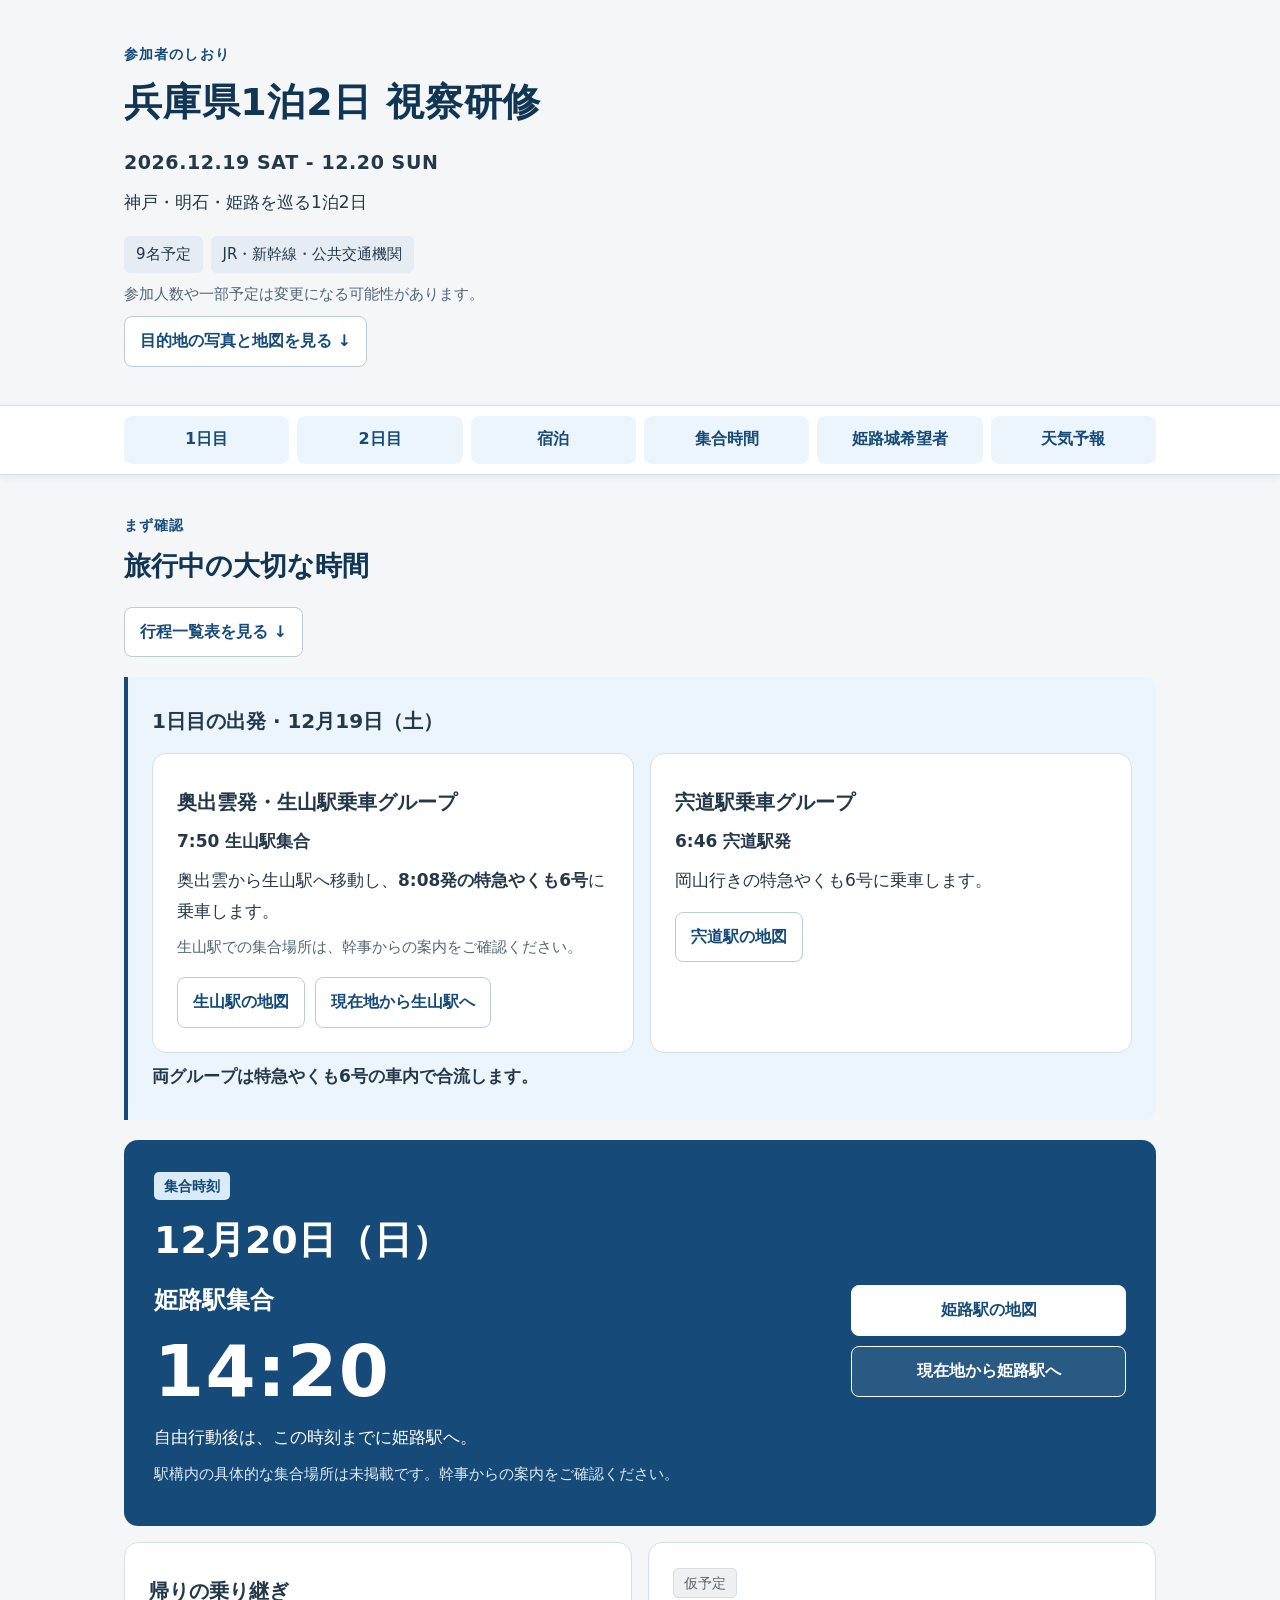
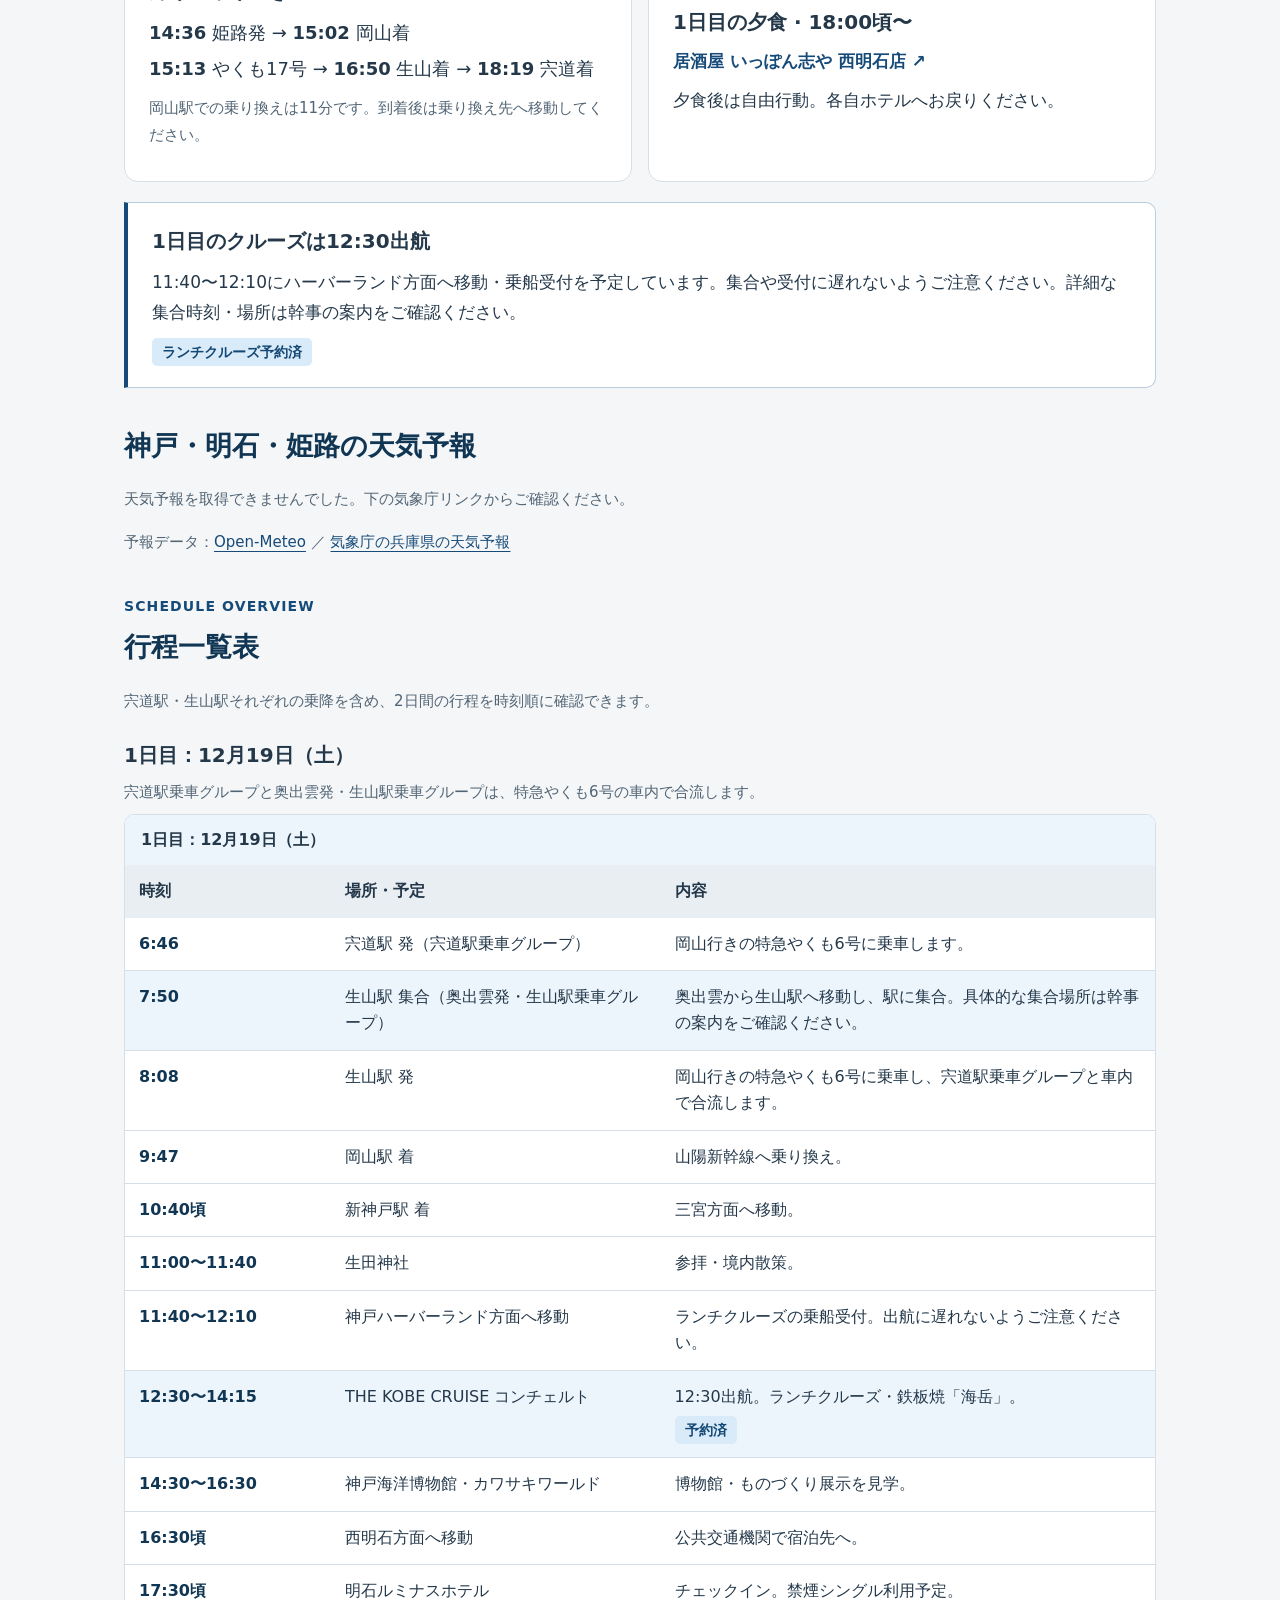
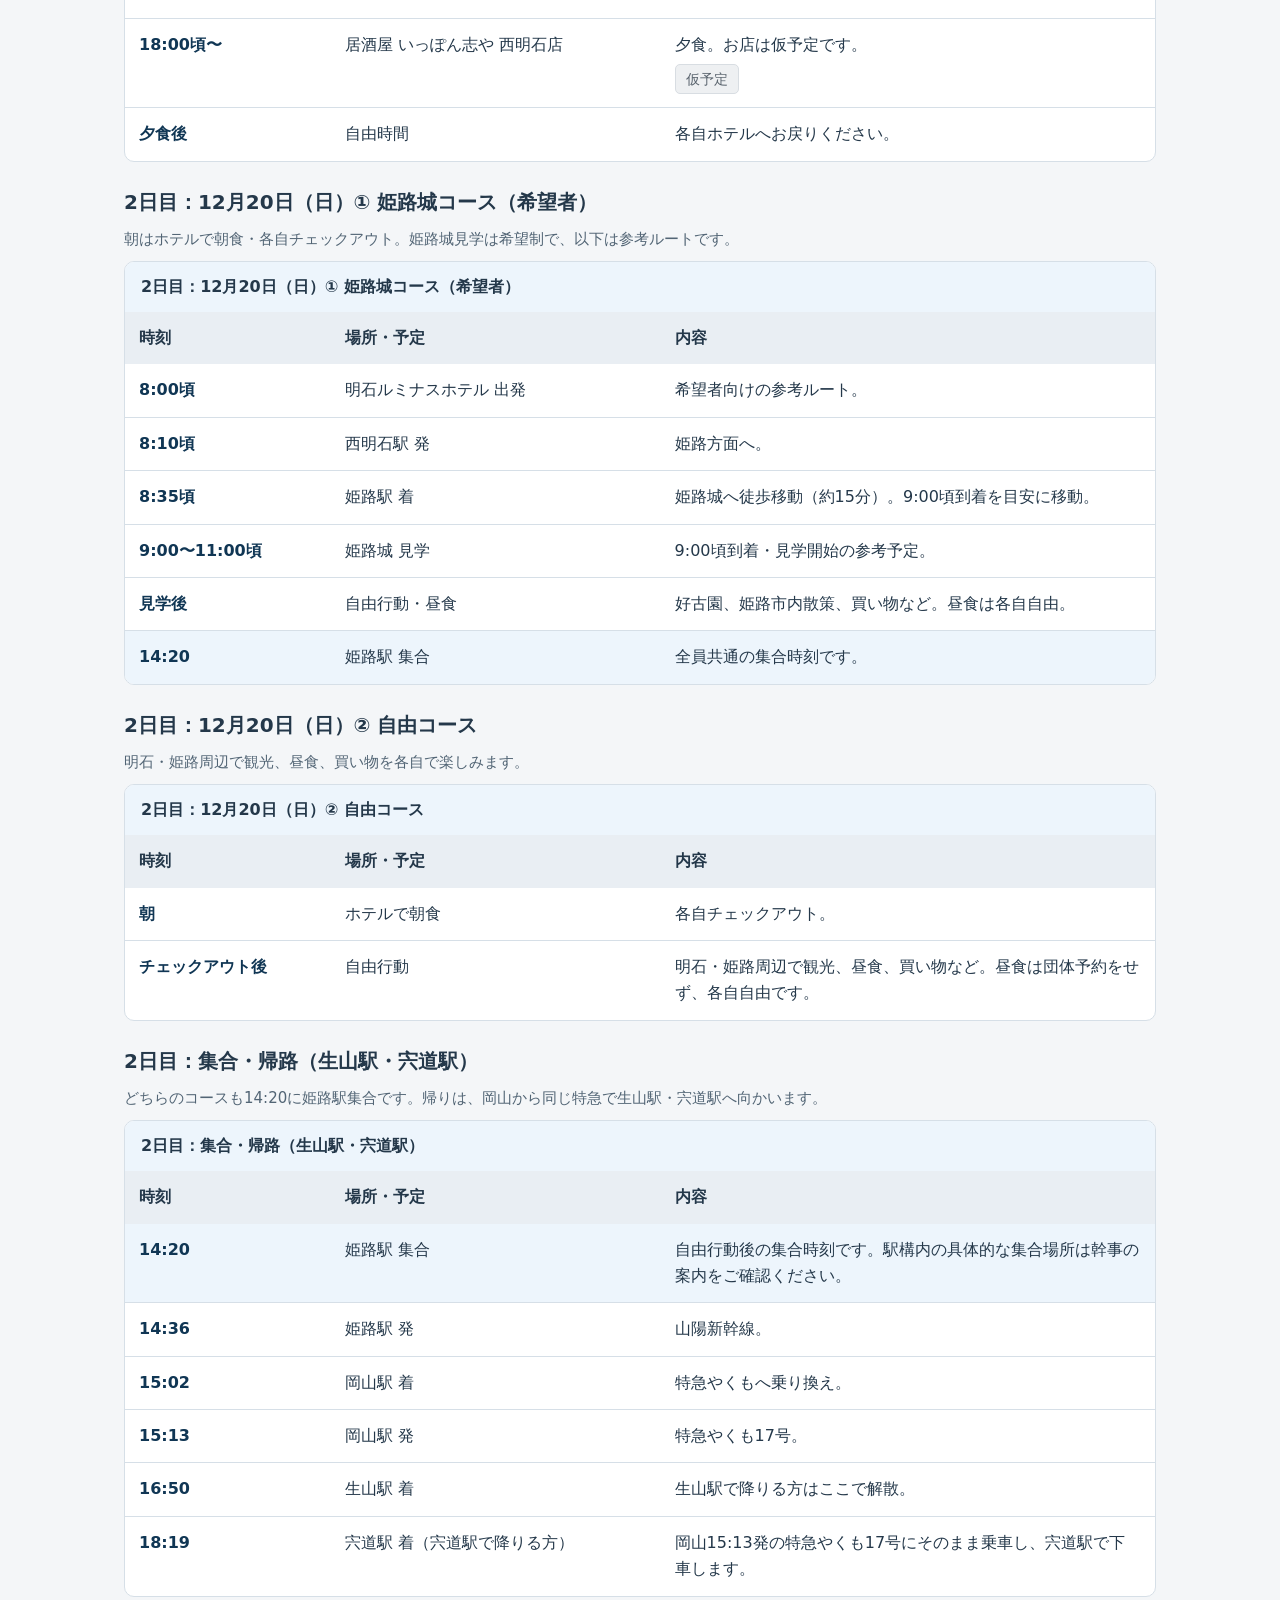
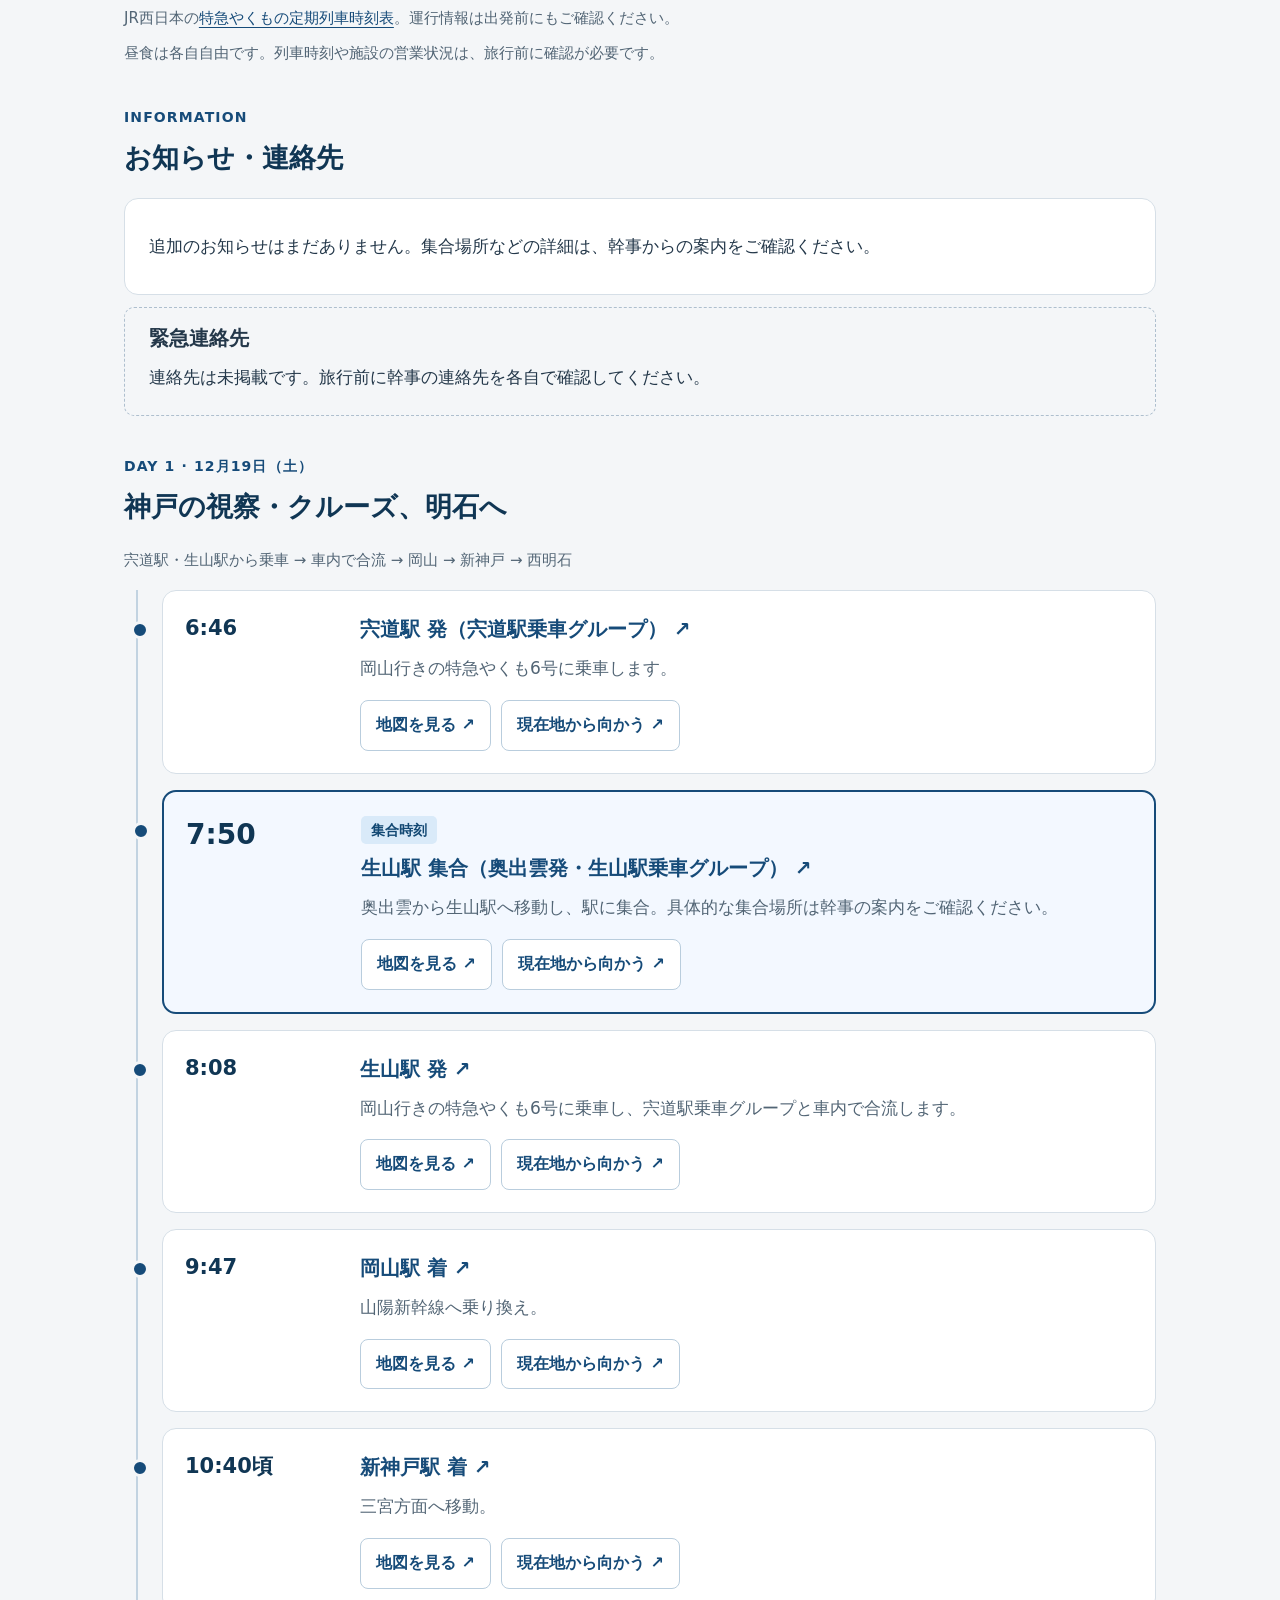
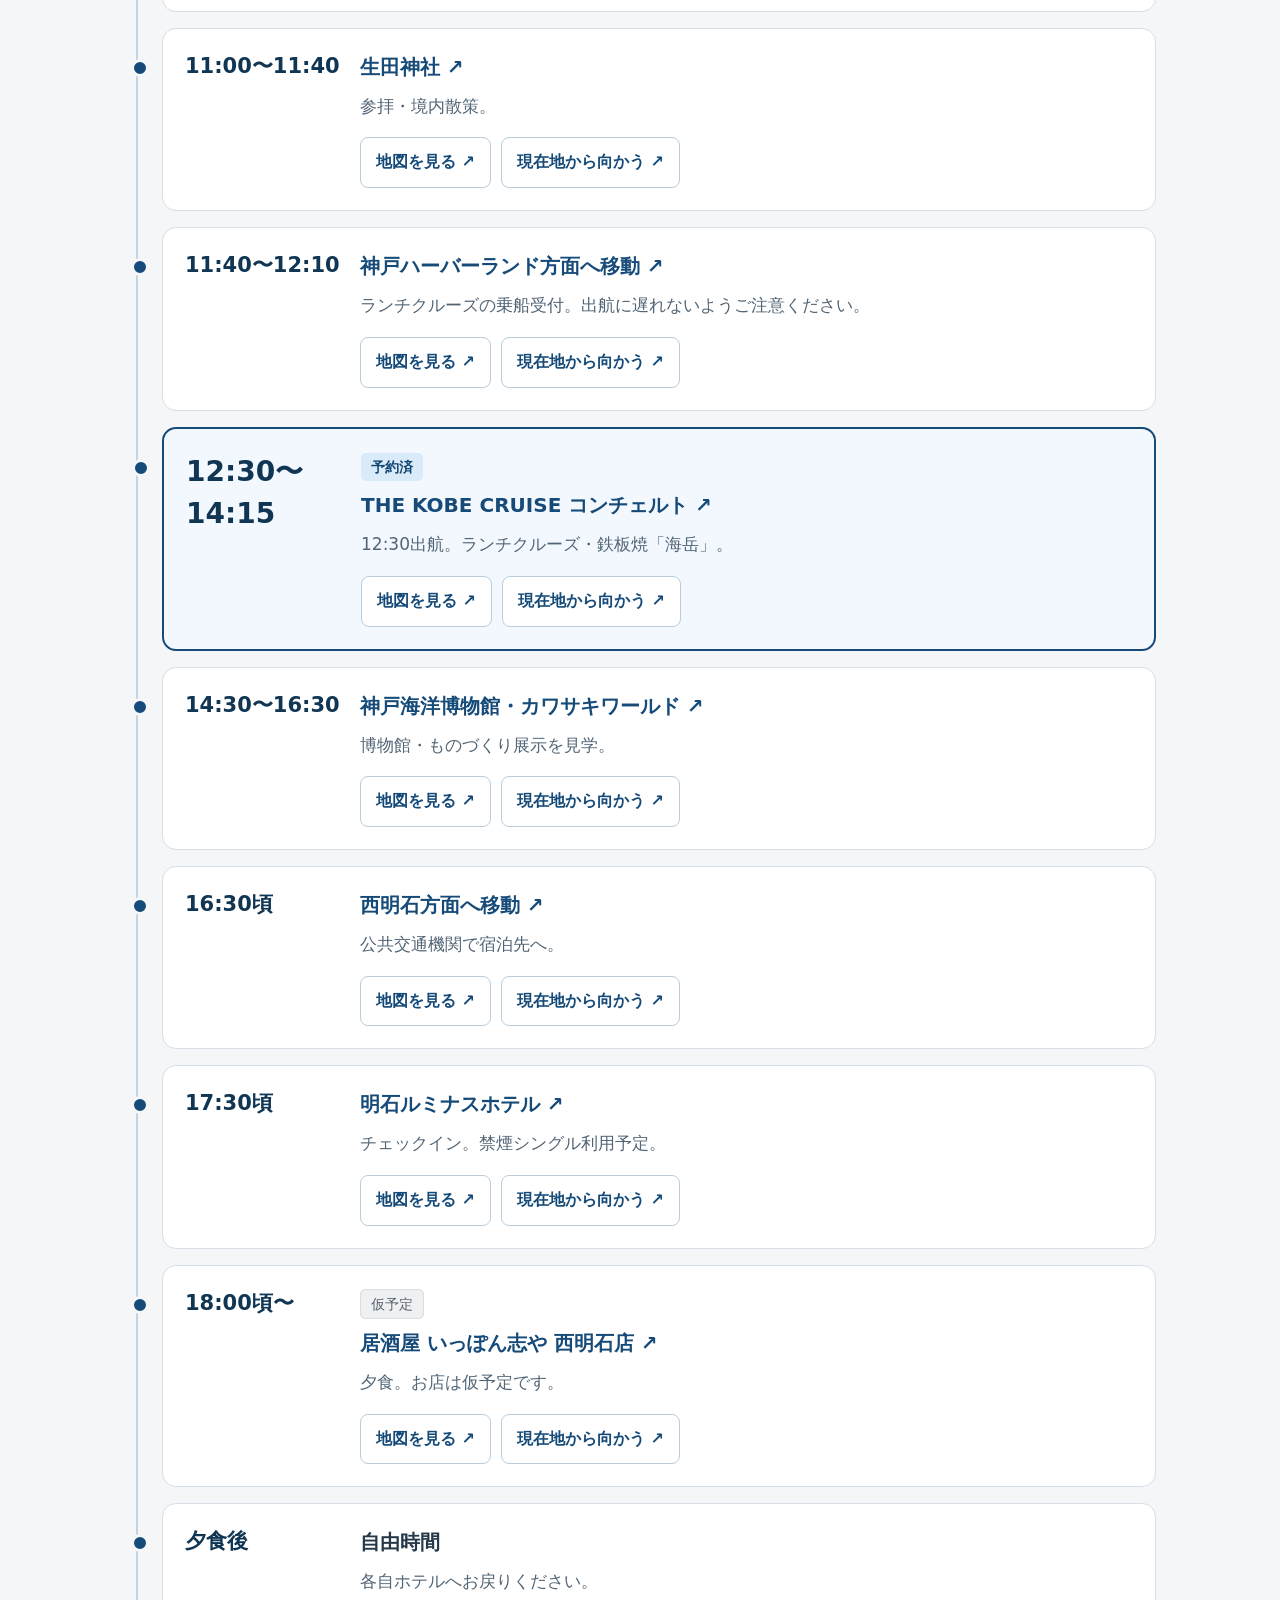
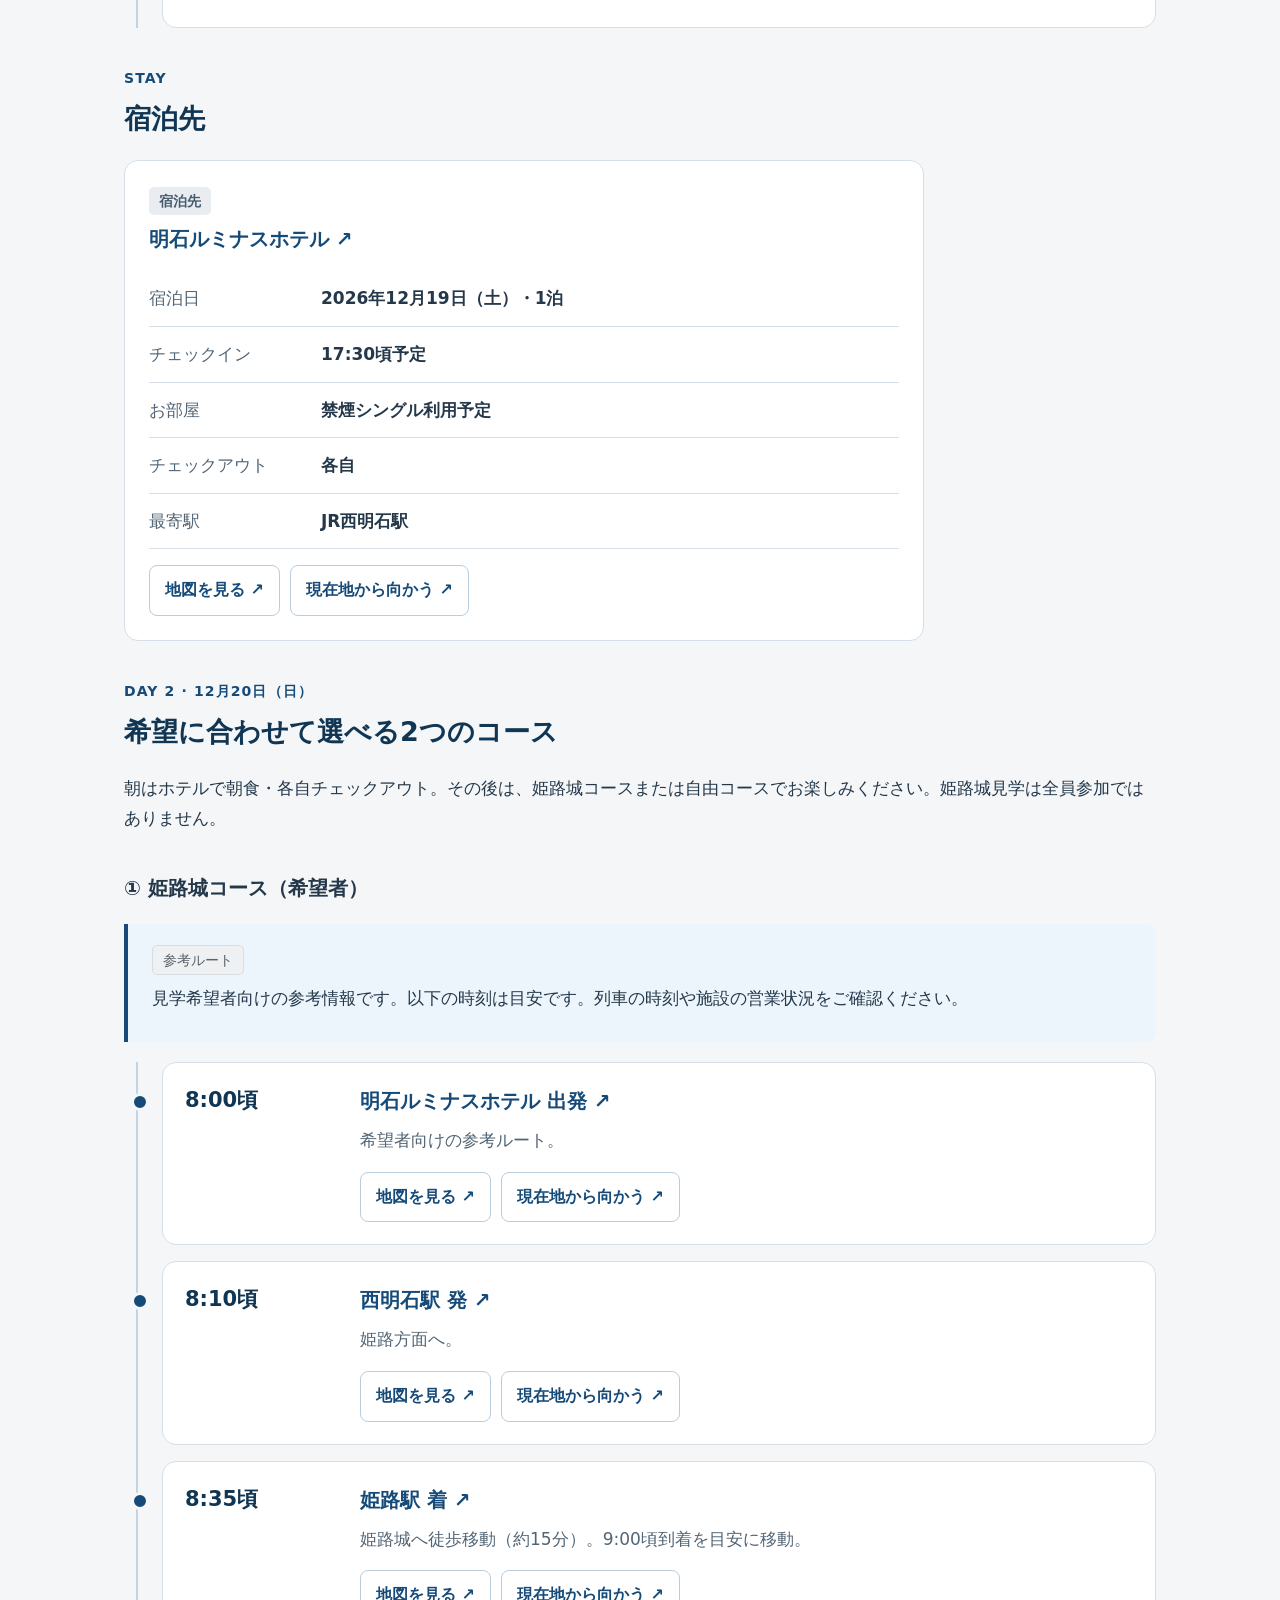
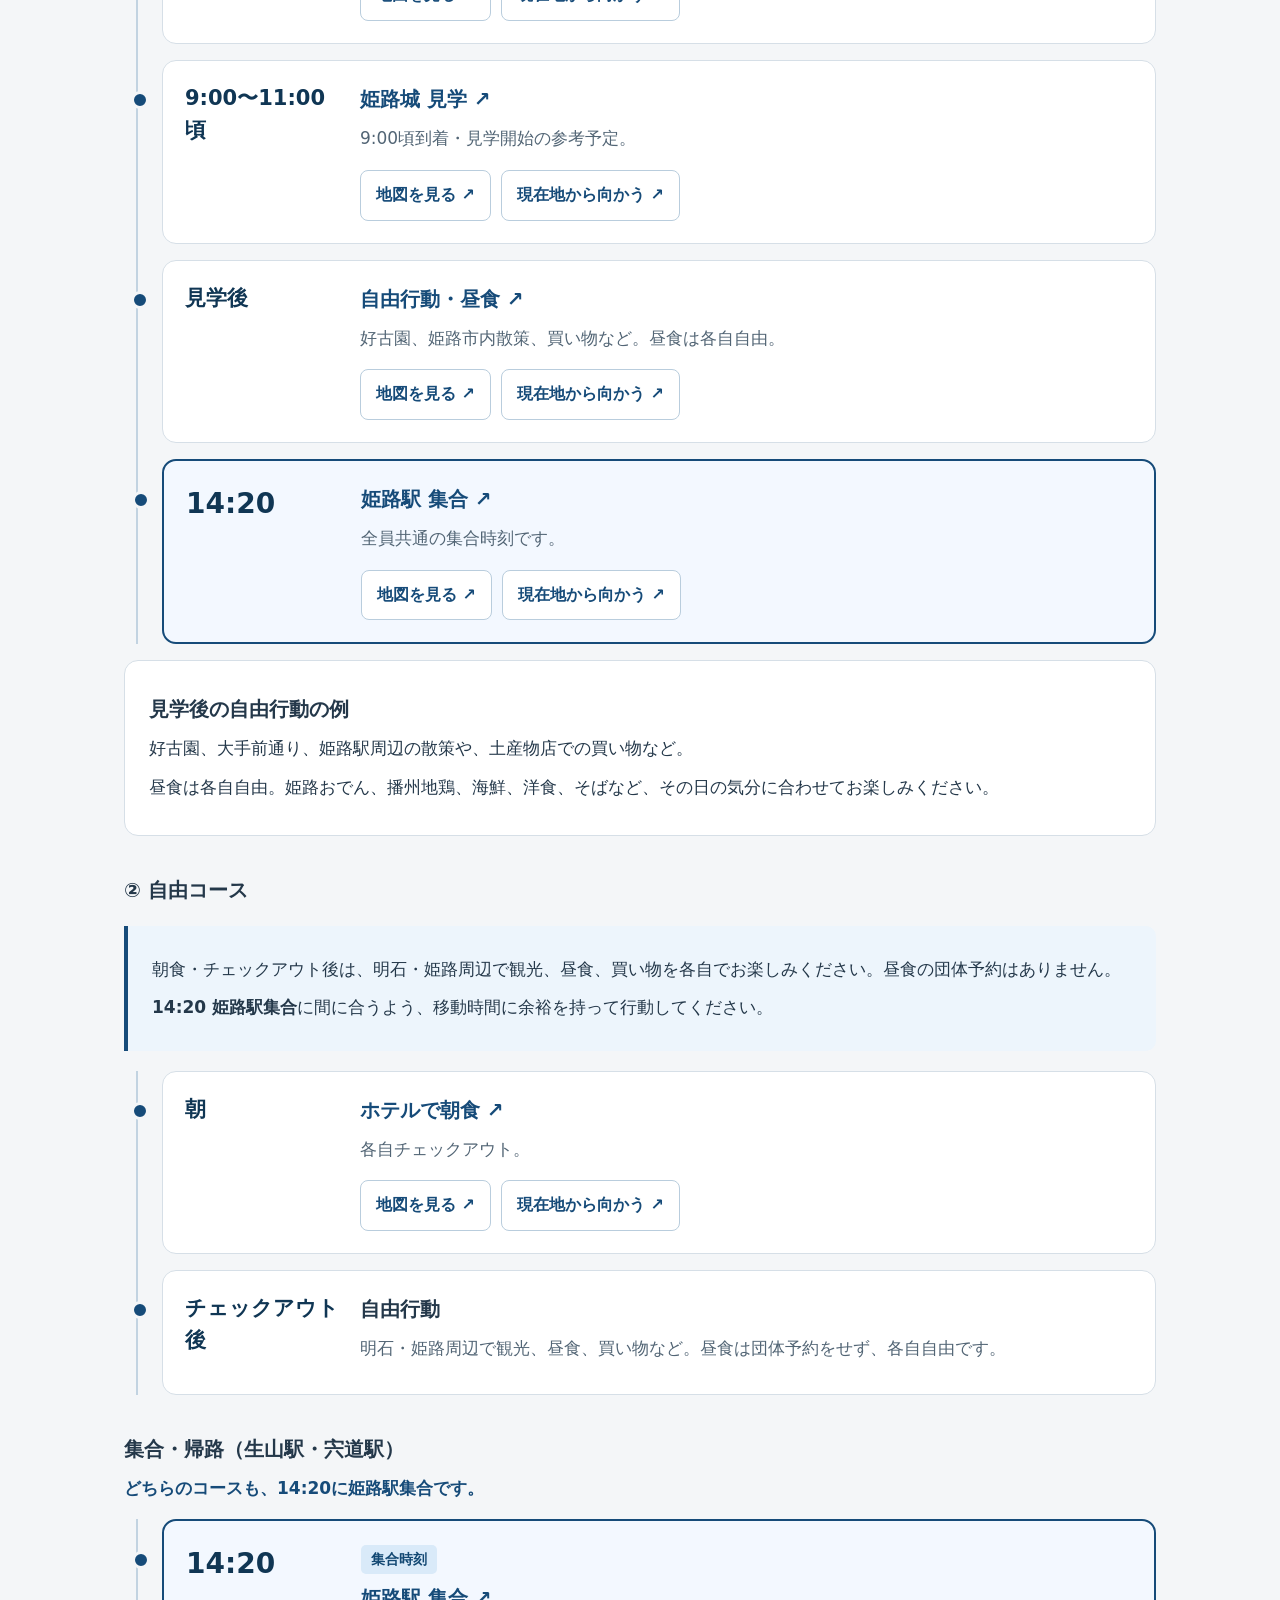
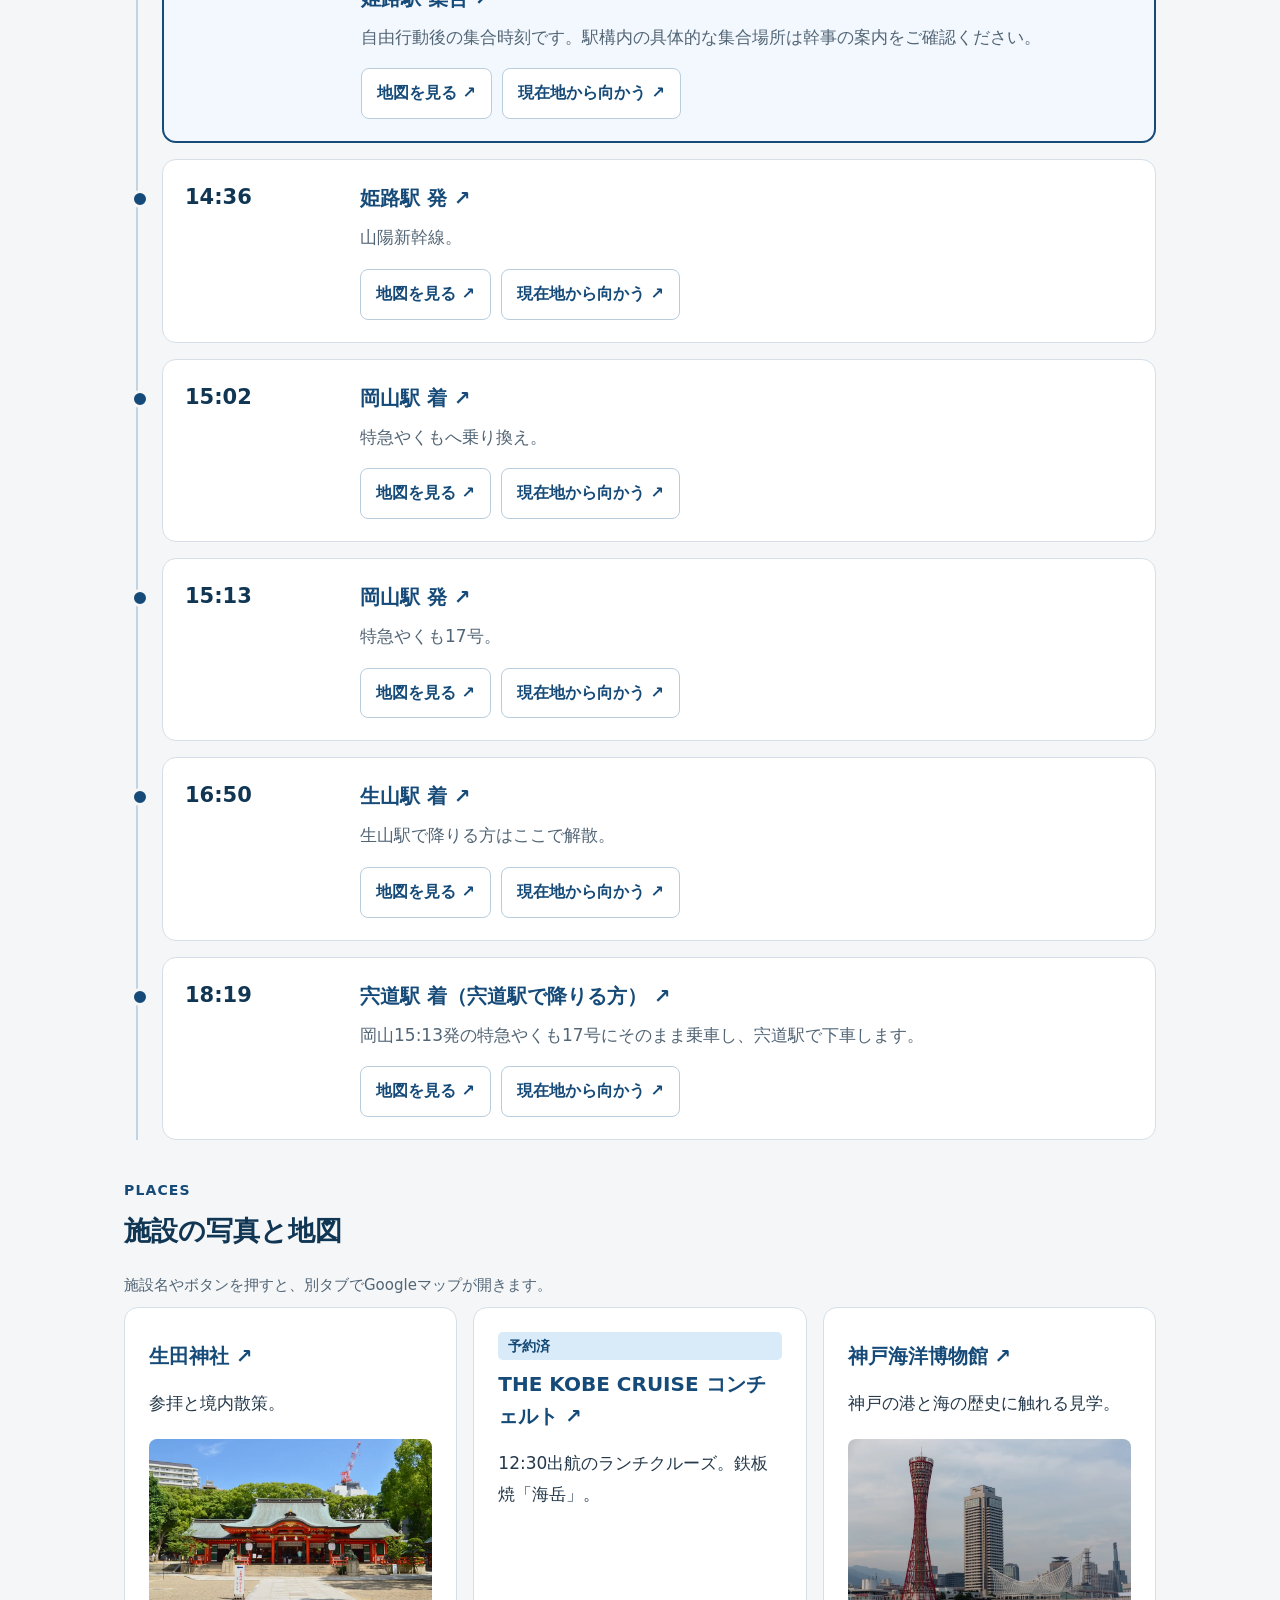
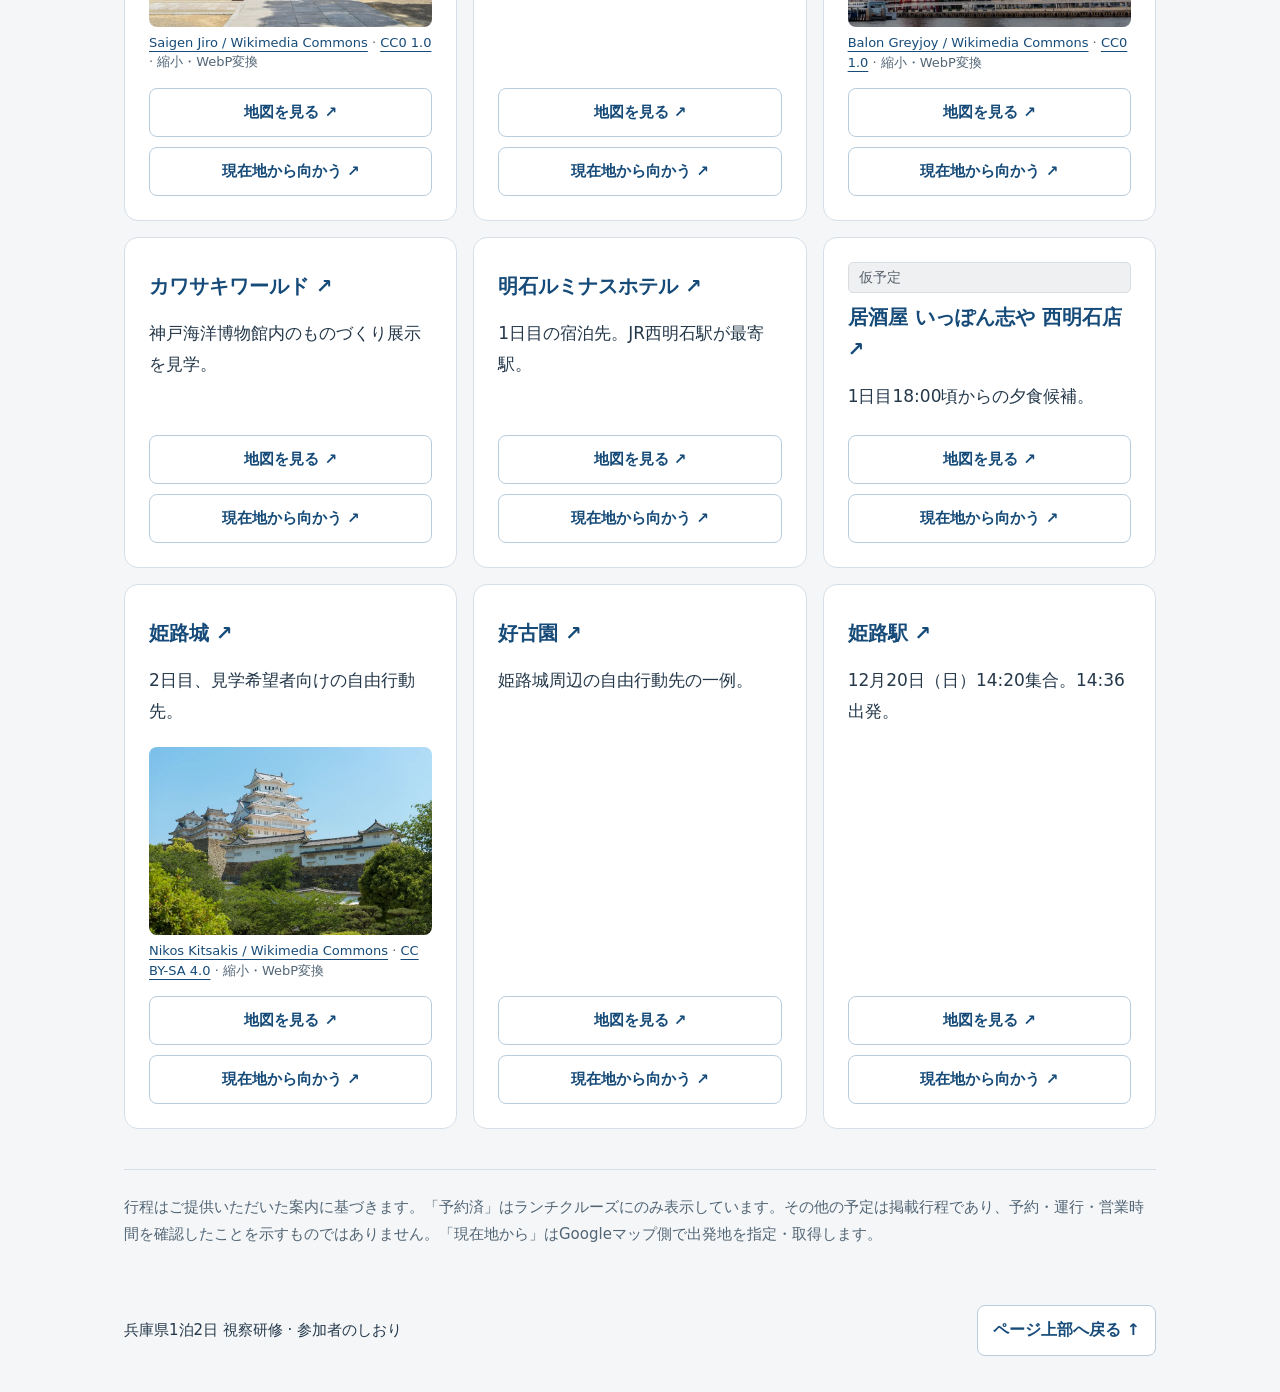
==== commit ec6959e0: "Make destination photos easy to find and refresh" ====
--- a/site/index.html
+++ b/site/index.html
@@ -3,10 +3,10 @@
 <head>
 <meta charset="utf-8"><meta name="viewport" content="width=device-width, initial-scale=1"><meta name="theme-color" content="#164b79">
 <title>兵庫県1泊2日 視察研修｜参加者のしおり</title>
-<link rel="stylesheet" href="style.css"><script src="data.js" defer></script><script src="app.js" defer></script>
+<link rel="stylesheet" href="style.css?v=20261120-photos"><script src="data.js?v=20261120-photos" defer></script><script src="app.js?v=20261120-photos" defer></script>
 </head>
 <body id="top">
-<header class="hero wrap"><p class="eyebrow">参加者のしおり</p><h1>兵庫県1泊2日<br class="mobile"> 視察研修</h1><p class="date">2026.12.19 SAT - 12.20 SUN</p><p>神戸・明石・姫路を巡る1泊2日</p><div class="chips"><span>9名予定</span><span>JR・新幹線・公共交通機関</span></div><p class="small">参加人数や一部予定は変更になる可能性があります。</p></header>
+<header class="hero wrap"><p class="eyebrow">参加者のしおり</p><h1>兵庫県1泊2日<br class="mobile"> 視察研修</h1><p class="date">2026.12.19 SAT - 12.20 SUN</p><p>神戸・明石・姫路を巡る1泊2日</p><div class="chips"><span>9名予定</span><span>JR・新幹線・公共交通機関</span></div><p class="small">参加人数や一部予定は変更になる可能性があります。</p><p><a class="button secondary" href="#facilities">目的地の写真と地図を見る ↓</a></p></header>
 <nav class="navigation" aria-label="ページ内の案内"><div class="wrap nav-inner"><a href="#day1">1日目</a><a href="#day2">2日目</a><a href="#hotel">宿泊</a><a href="#meeting">集合時間</a><a href="#castle">姫路城希望者</a><a href="#weather">天気予報</a></div></nav>
 <main class="wrap">
 <noscript><p class="notice">行程の表示にはJavaScriptが必要です。2日目は12月20日14:20に姫路駅集合、14:36発です。宿泊は明石ルミナスホテルです。</p></noscript>
@@ -38,7 +38,7 @@
 <section id="castle" class="section"><h3>① 姫路城コース（希望者）</h3><div class="notice"><span class="label tentative">参考ルート</span><p>見学希望者向けの参考情報です。以下の時刻は目安です。列車の時刻や施設の営業状況をご確認ください。</p></div><div class="timeline" id="castle-timeline"></div><article class="card"><h3>見学後の自由行動の例</h3><p>好古園、大手前通り、姫路駅周辺の散策や、土産物店での買い物など。</p><p>昼食は各自自由。姫路おでん、播州地鶏、海鮮、洋食、そばなど、その日の気分に合わせてお楽しみください。</p></article></section>
 <section id="free-course" class="section"><h3>② 自由コース</h3><div class="notice"><p>朝食・チェックアウト後は、明石・姫路周辺で観光、昼食、買い物を各自でお楽しみください。昼食の団体予約はありません。</p><p><strong>14:20 姫路駅集合</strong>に間に合うよう、移動時間に余裕を持って行動してください。</p></div><div class="timeline" id="free-timeline"></div></section>
 <section class="section"><h3>集合・帰路（生山駅・宍道駅）</h3><p class="inline-emphasis">どちらのコースも、14:20に姫路駅集合です。</p><div class="timeline" id="timeline2"></div></section></section>
-<section class="section" id="facilities"><p class="eyebrow">PLACES</p><h2>施設と地図</h2><p class="section-note">施設名やボタンを押すと、別タブでGoogleマップが開きます。</p><div class="facility-grid" id="facility-grid"></div></section>
+<section class="section" id="facilities"><p class="eyebrow">PLACES</p><h2>施設の写真と地図</h2><p class="section-note">施設名やボタンを押すと、別タブでGoogleマップが開きます。</p><div class="facility-grid" id="facility-grid"></div></section>
 <p class="footnote">行程はご提供いただいた案内に基づきます。「予約済」はランチクルーズにのみ表示しています。その他の予定は掲載行程であり、予約・運行・営業時間を確認したことを示すものではありません。「現在地から」はGoogleマップ側で出発地を指定・取得します。</p>
 </main><footer class="wrap"><span>兵庫県1泊2日 視察研修 · 参加者のしおり</span><a href="#top" class="button secondary">ページ上部へ戻る ↑</a></footer>
 </body></html>
--- a/site/style.css
+++ b/site/style.css
@@ -19,3 +19,19 @@
   .weather-grid { grid-template-columns: 1fr; }
   .navigation a:nth-last-child(-n+2) { grid-column: span 2; }
 }
+
+.facility-photo {
+  margin: 12px 0 0;
+}
+.facility-photo img {
+  display: block;
+  width: 100%;
+  height: auto;
+  border-radius: 8px;
+}
+.facility-photo figcaption {
+  margin-top: 6px;
+  color: var(--muted);
+  font-size: 13px;
+  line-height: 1.5;
+}
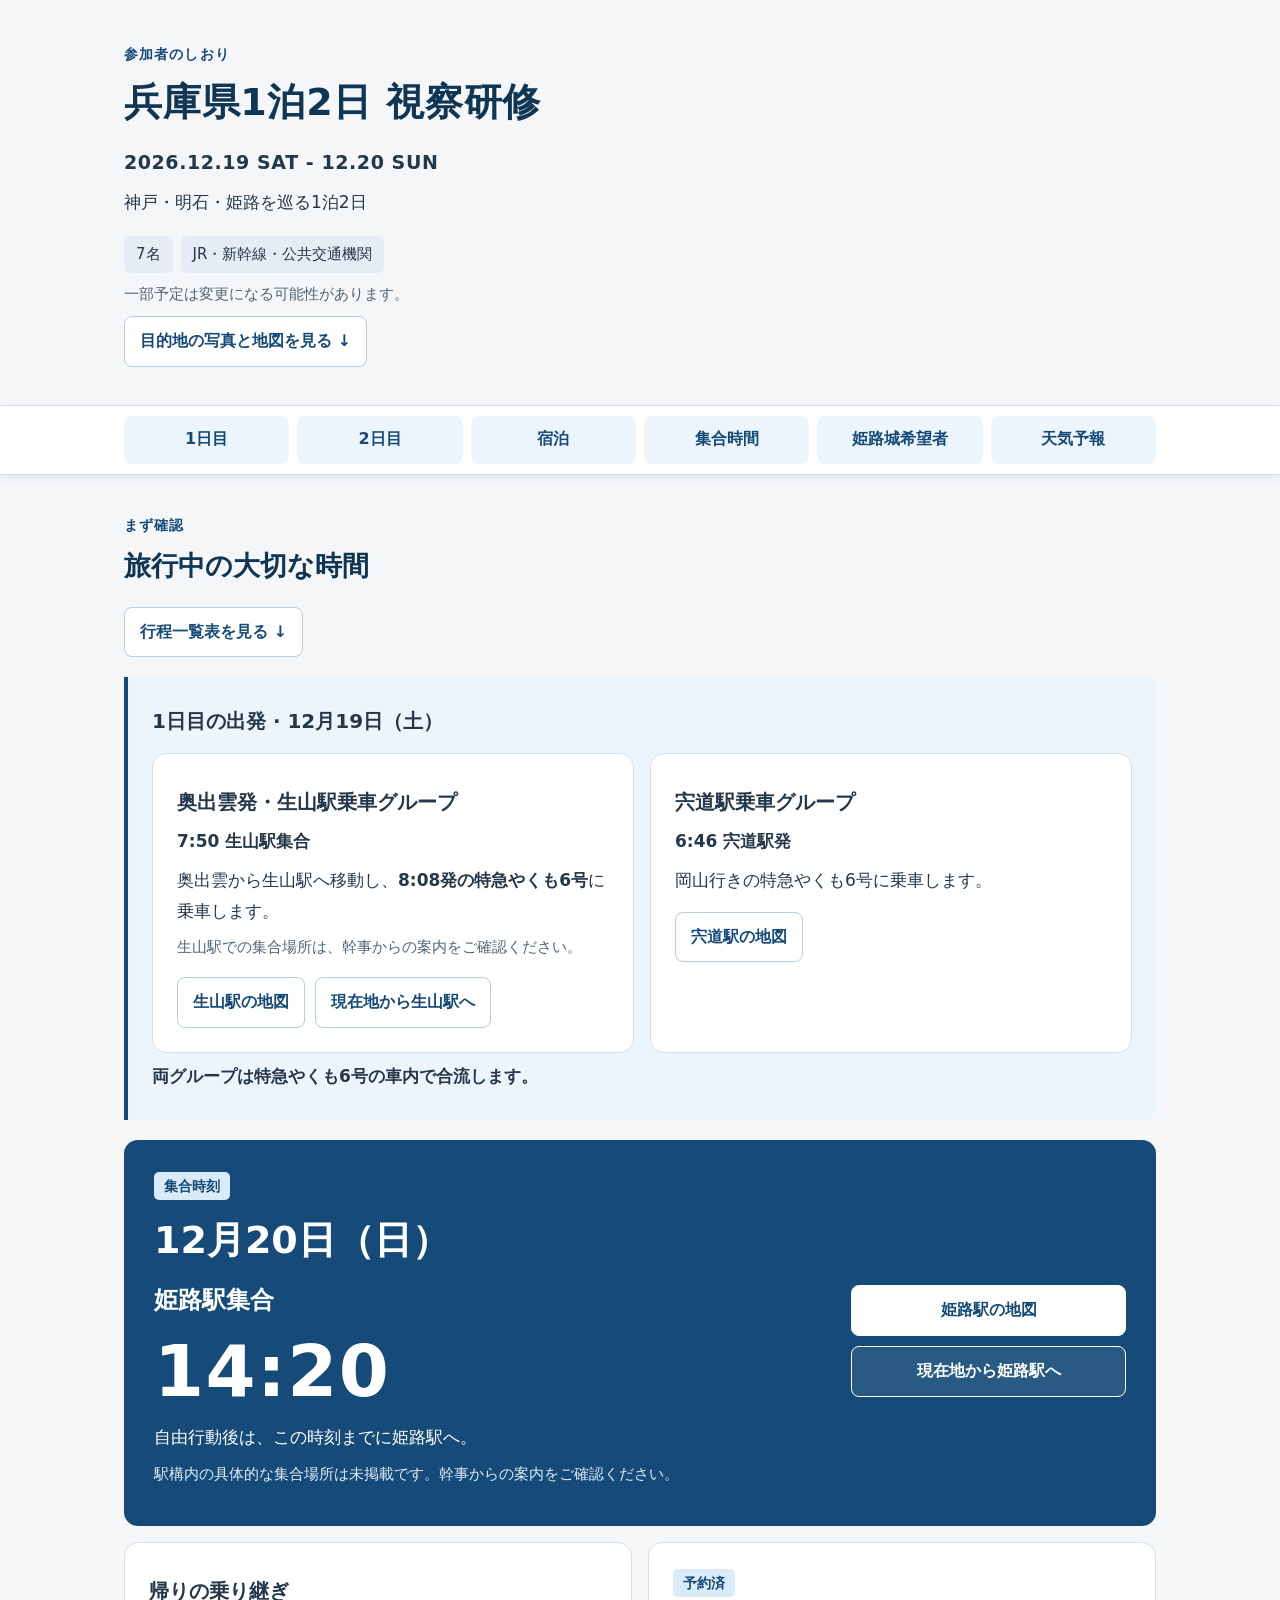
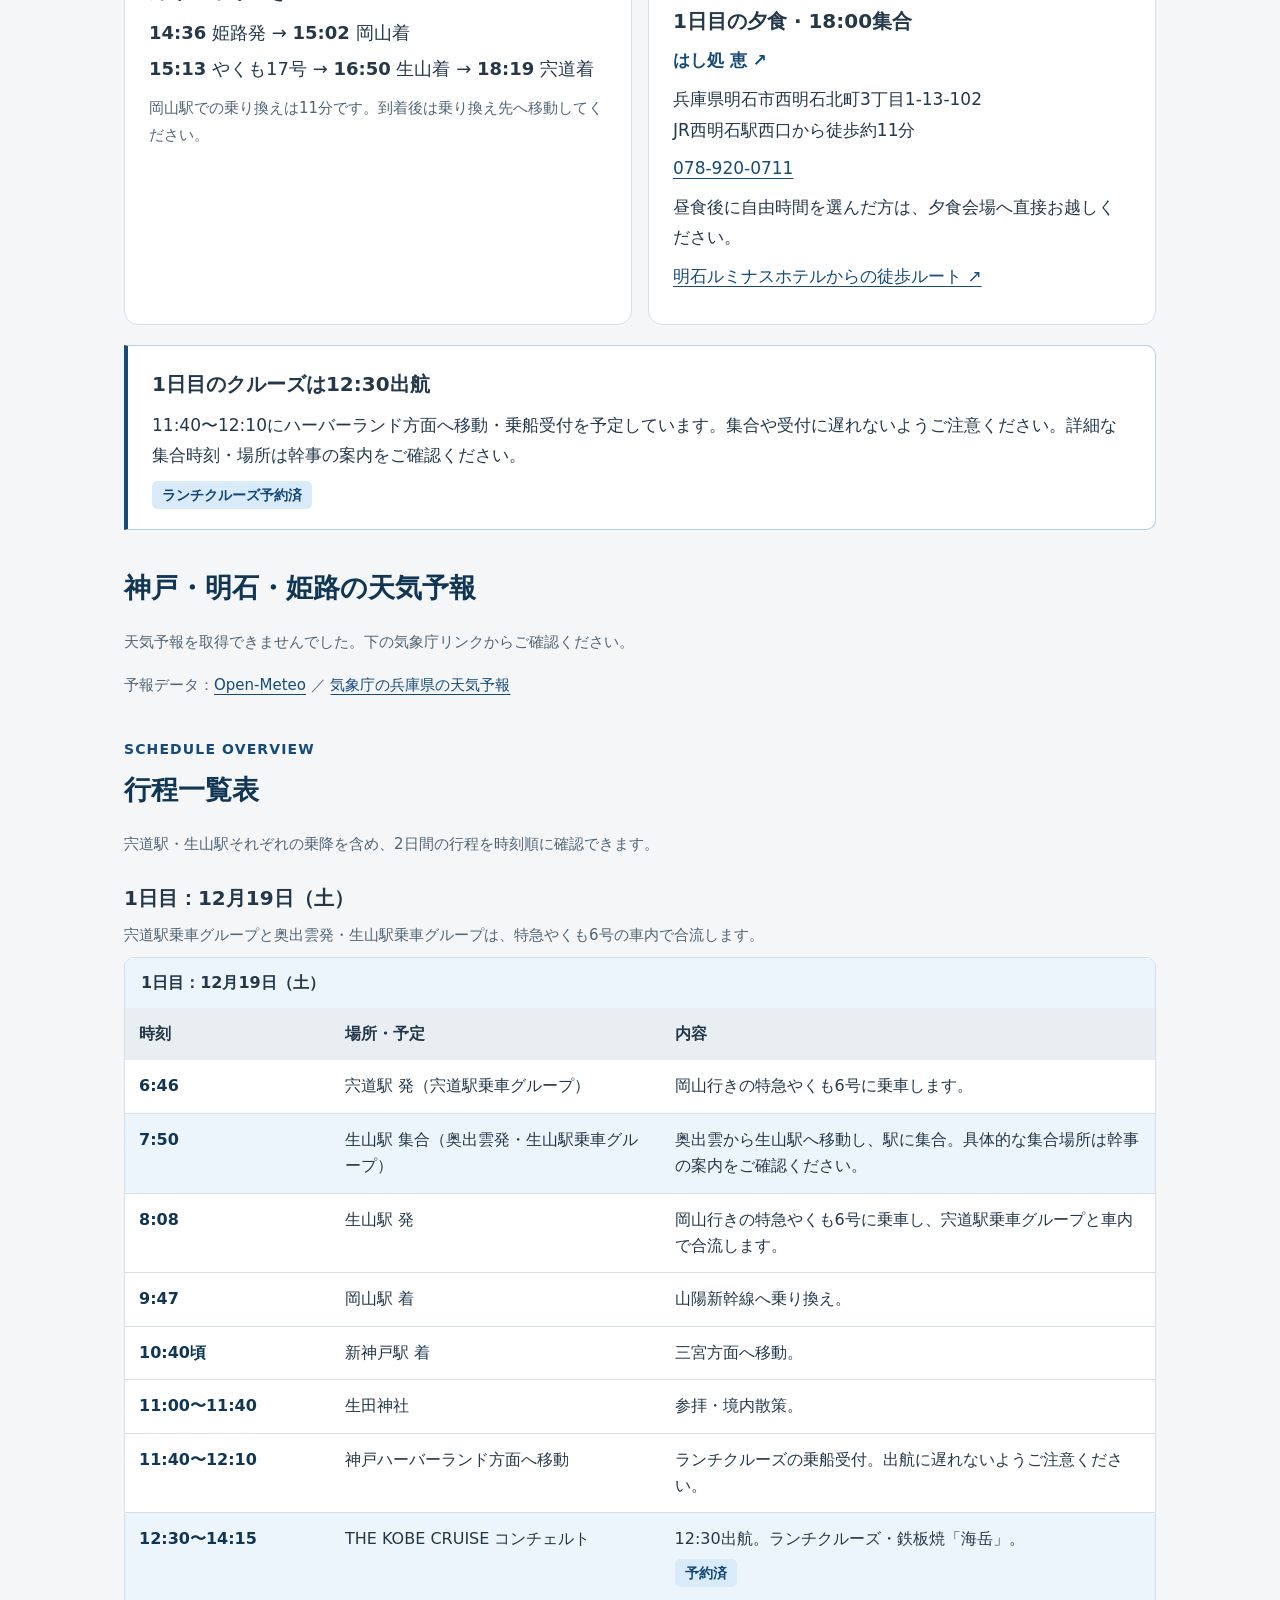
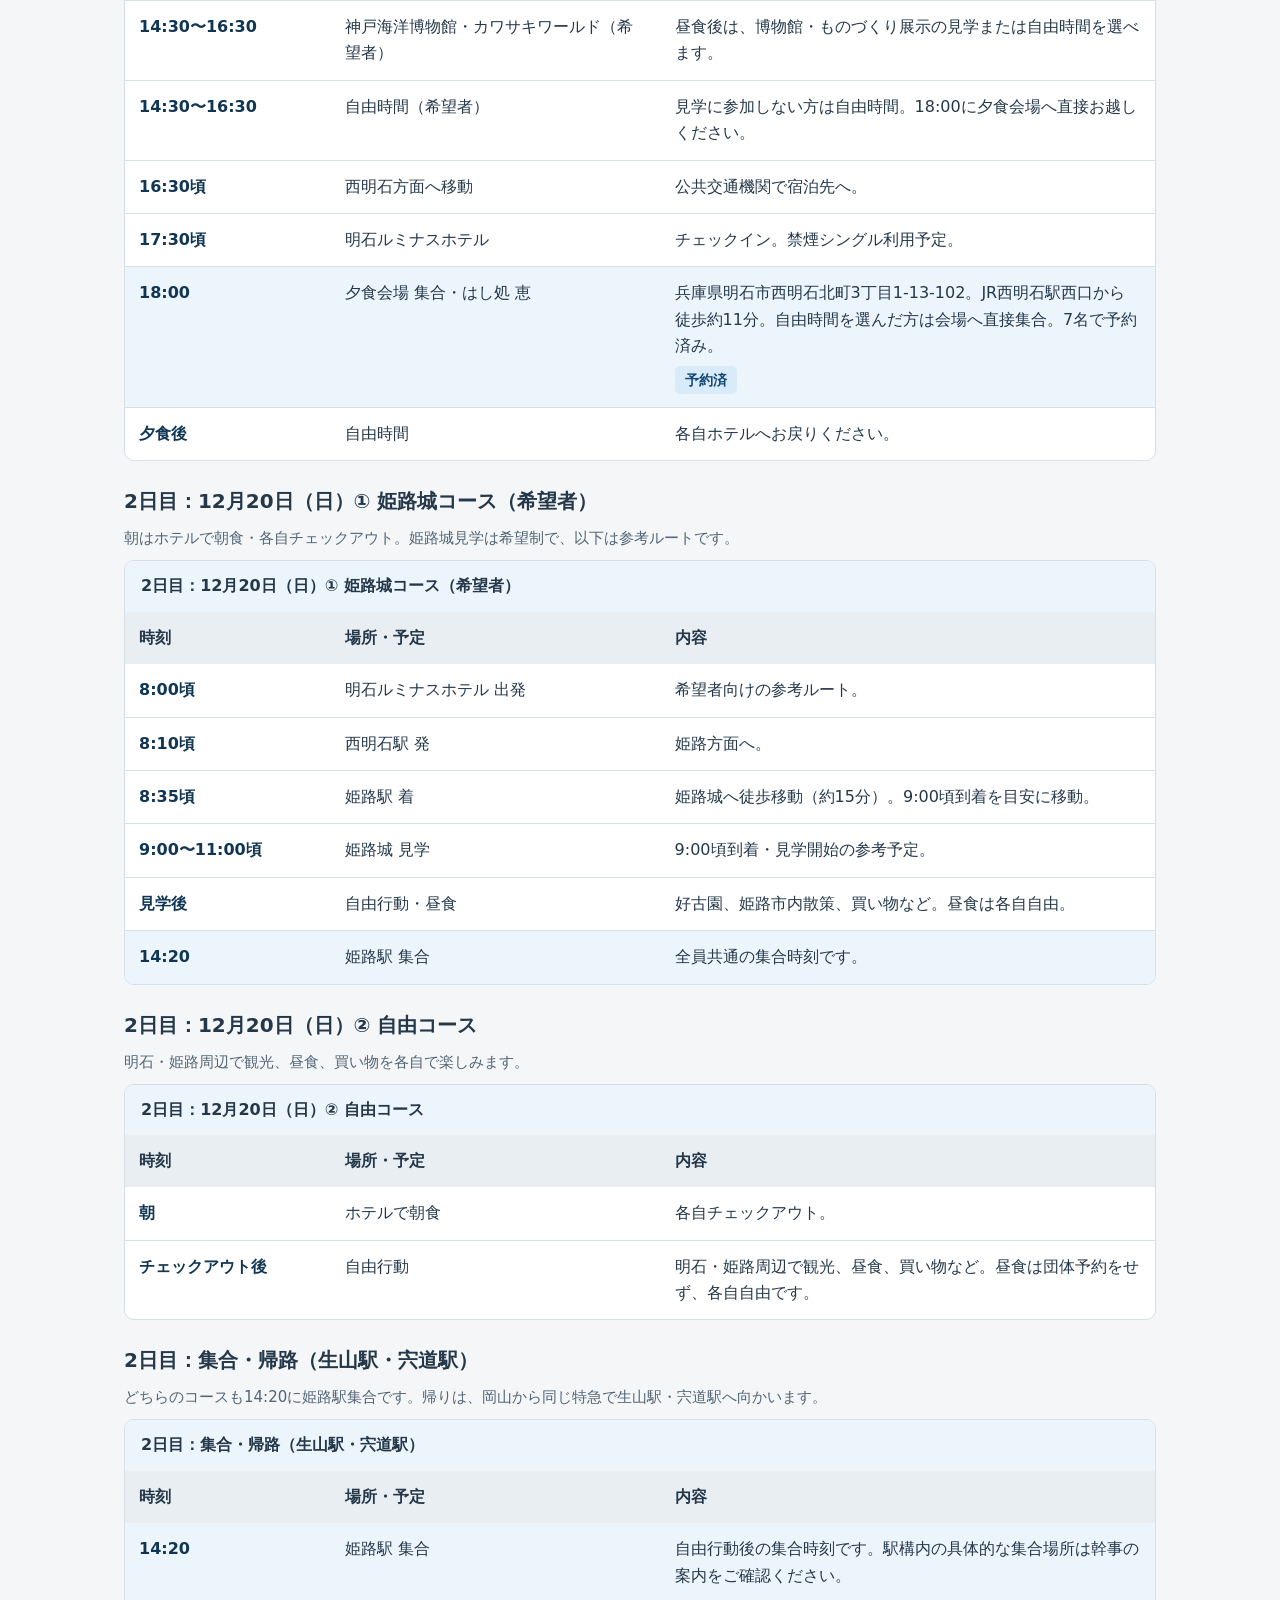
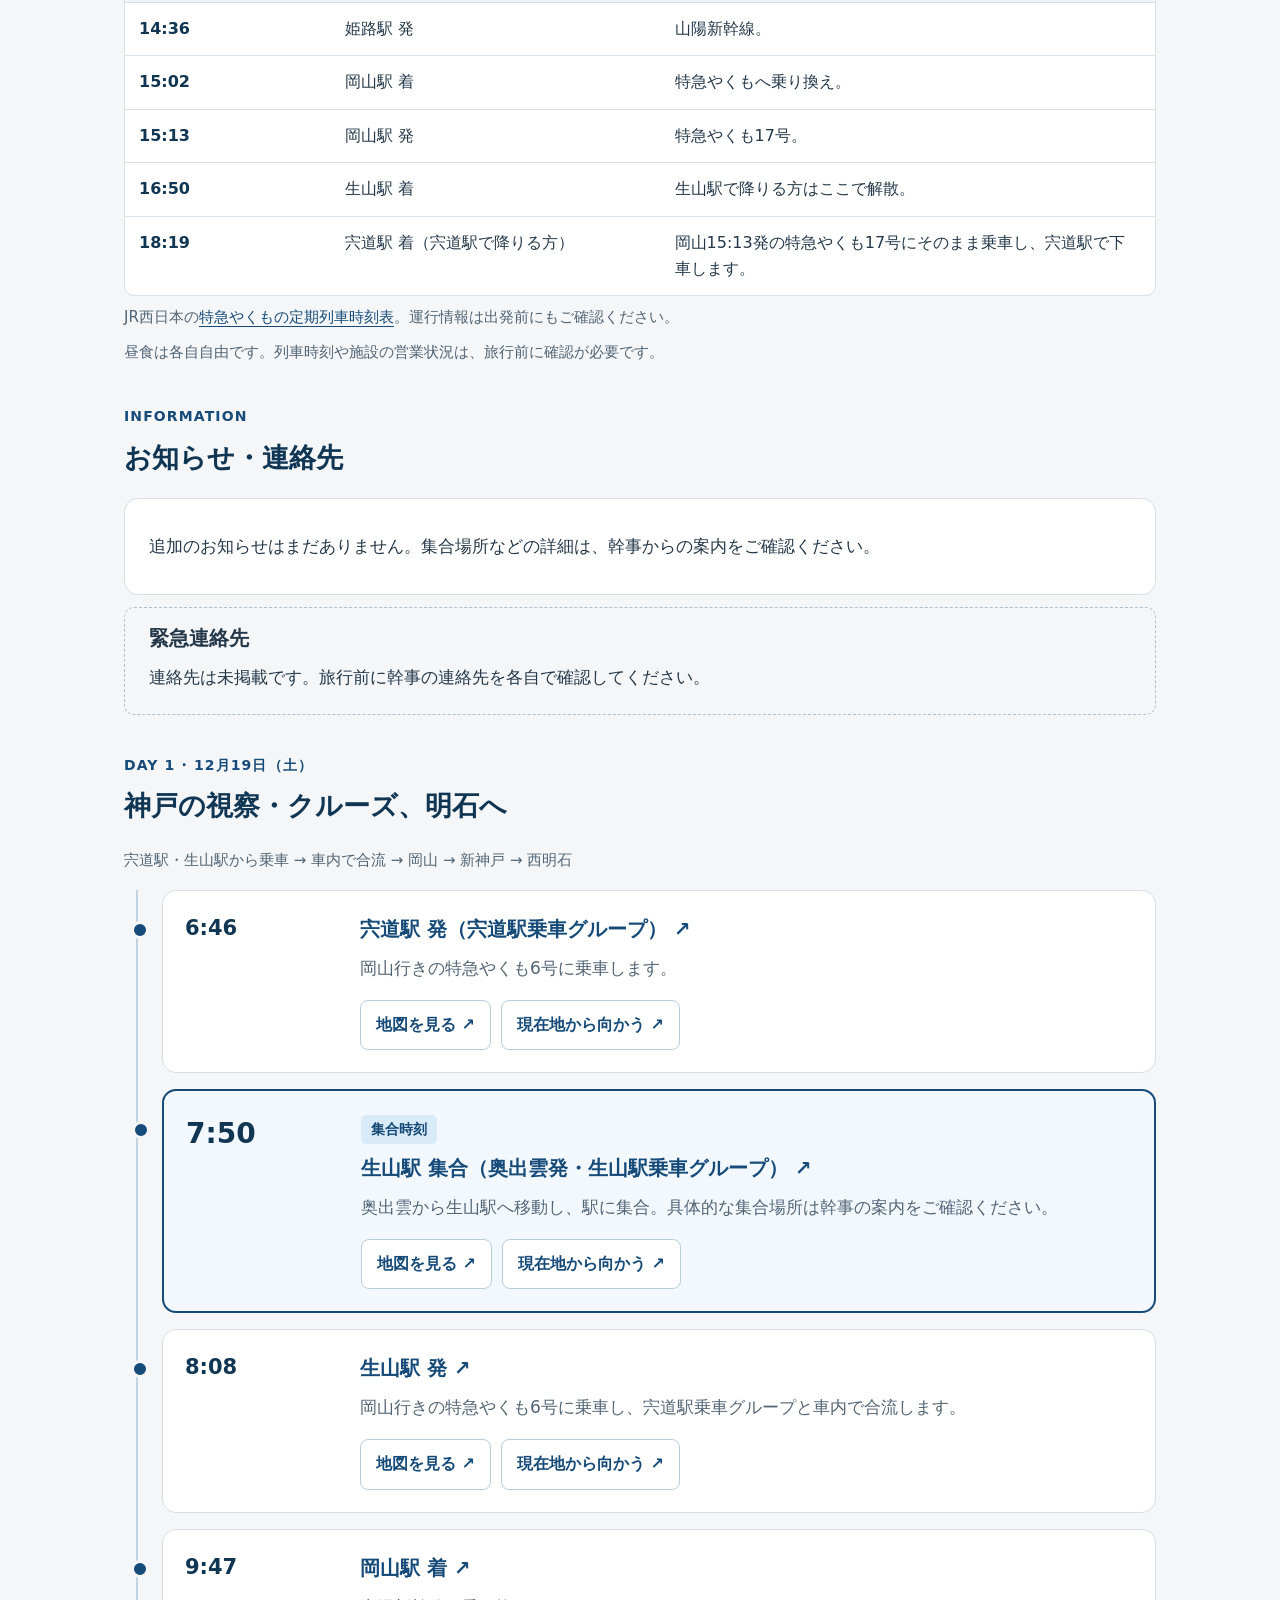
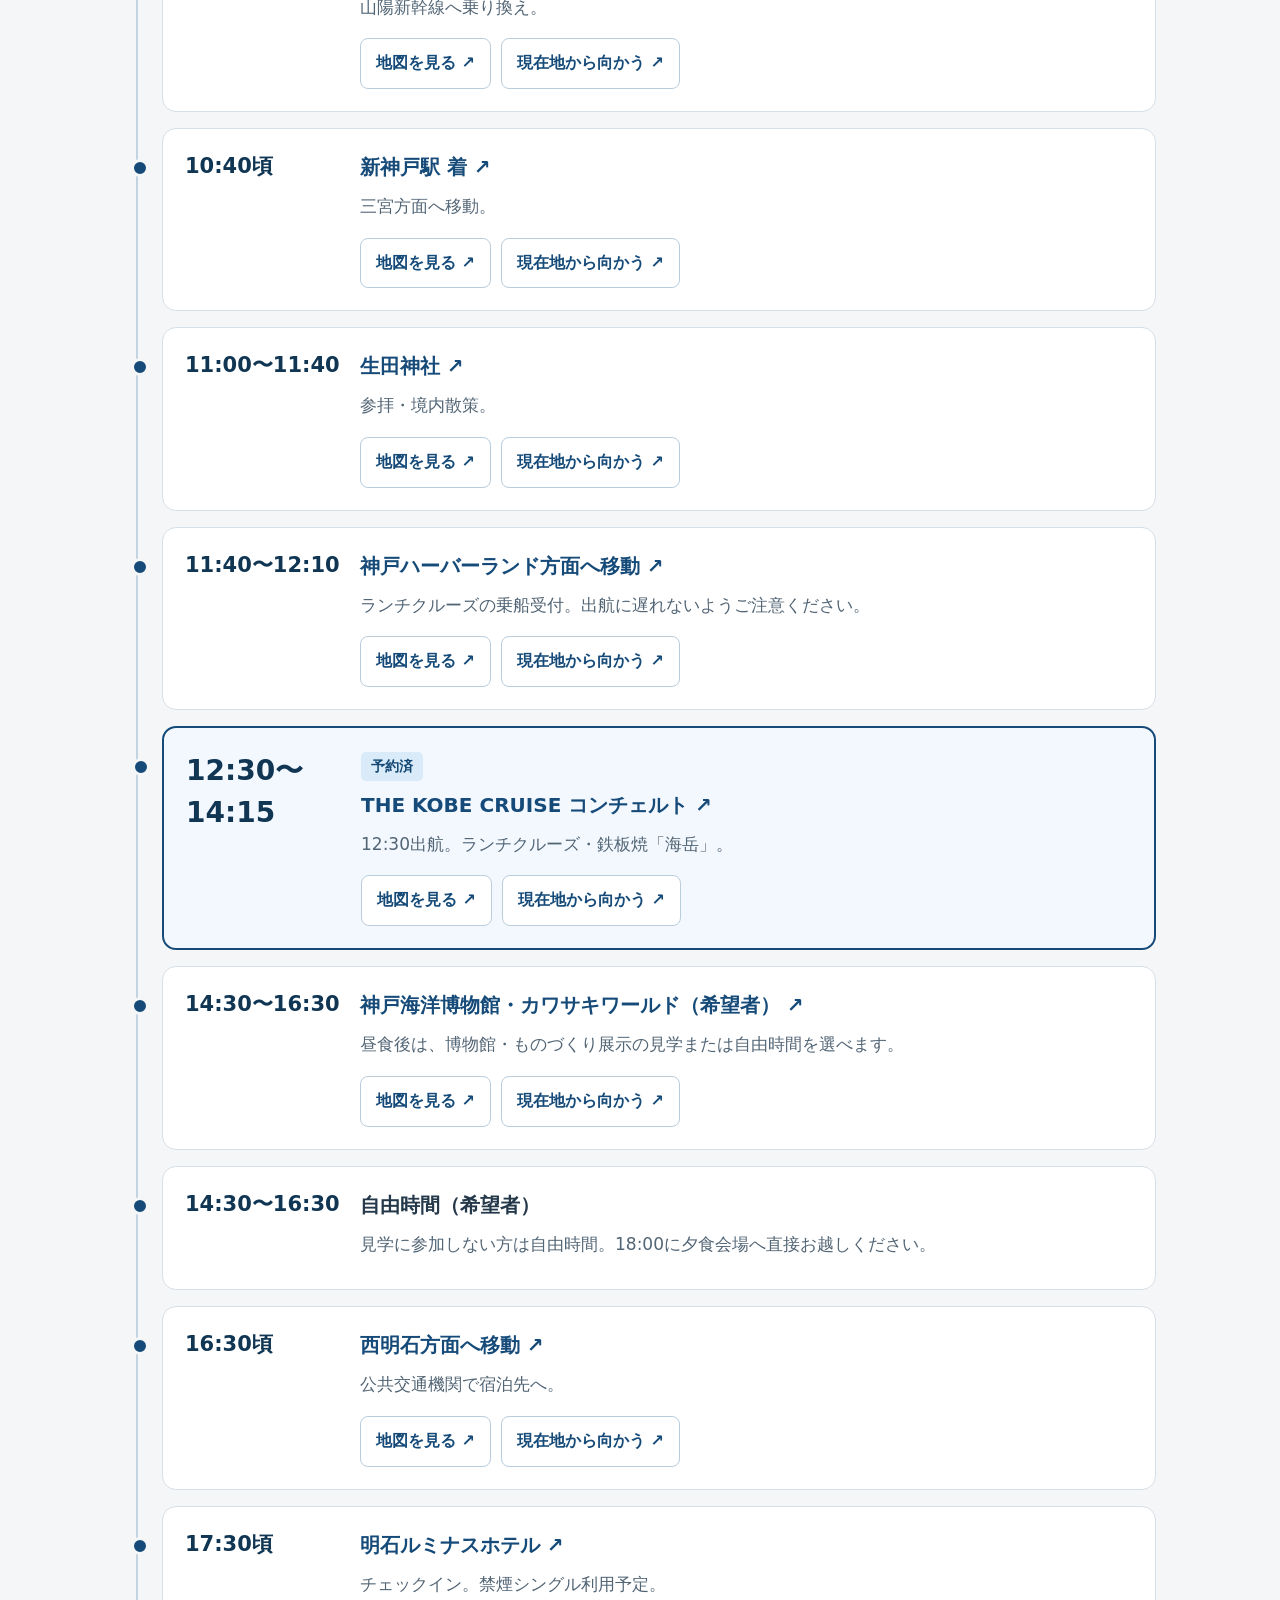
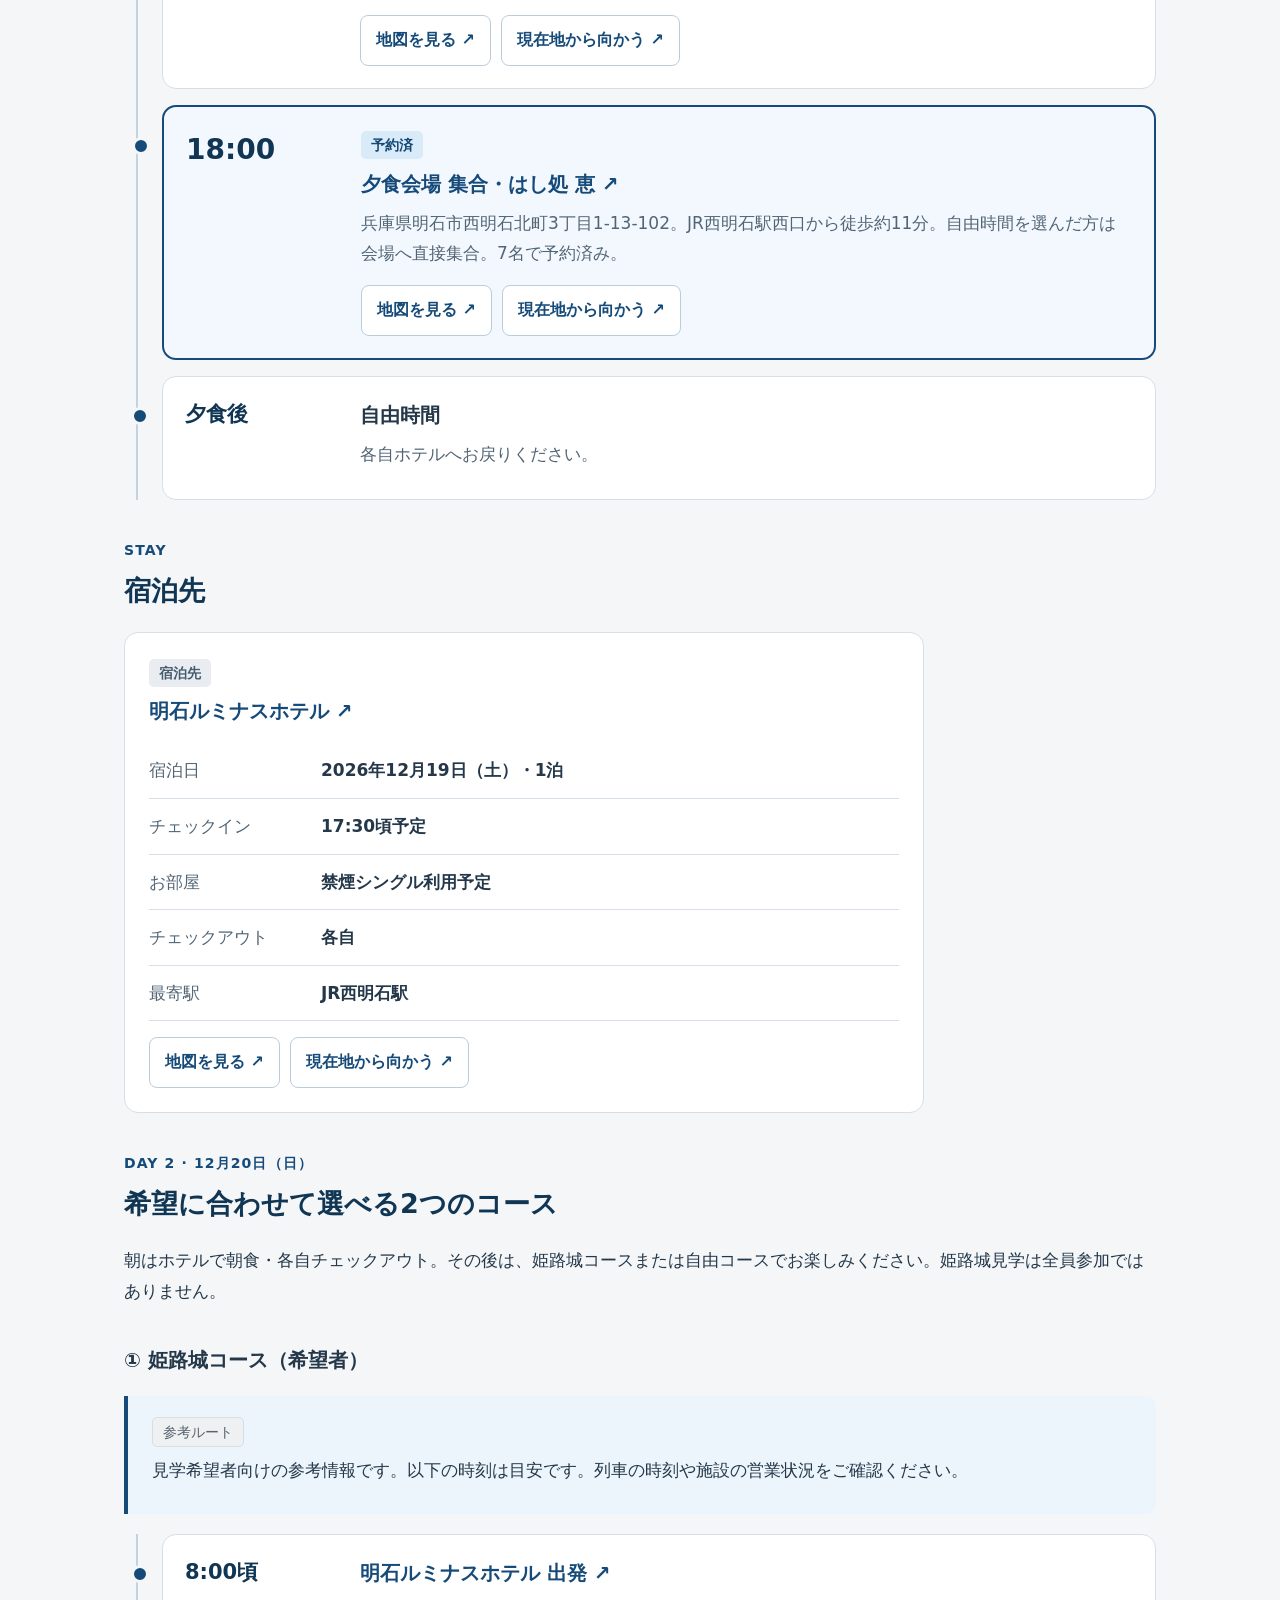
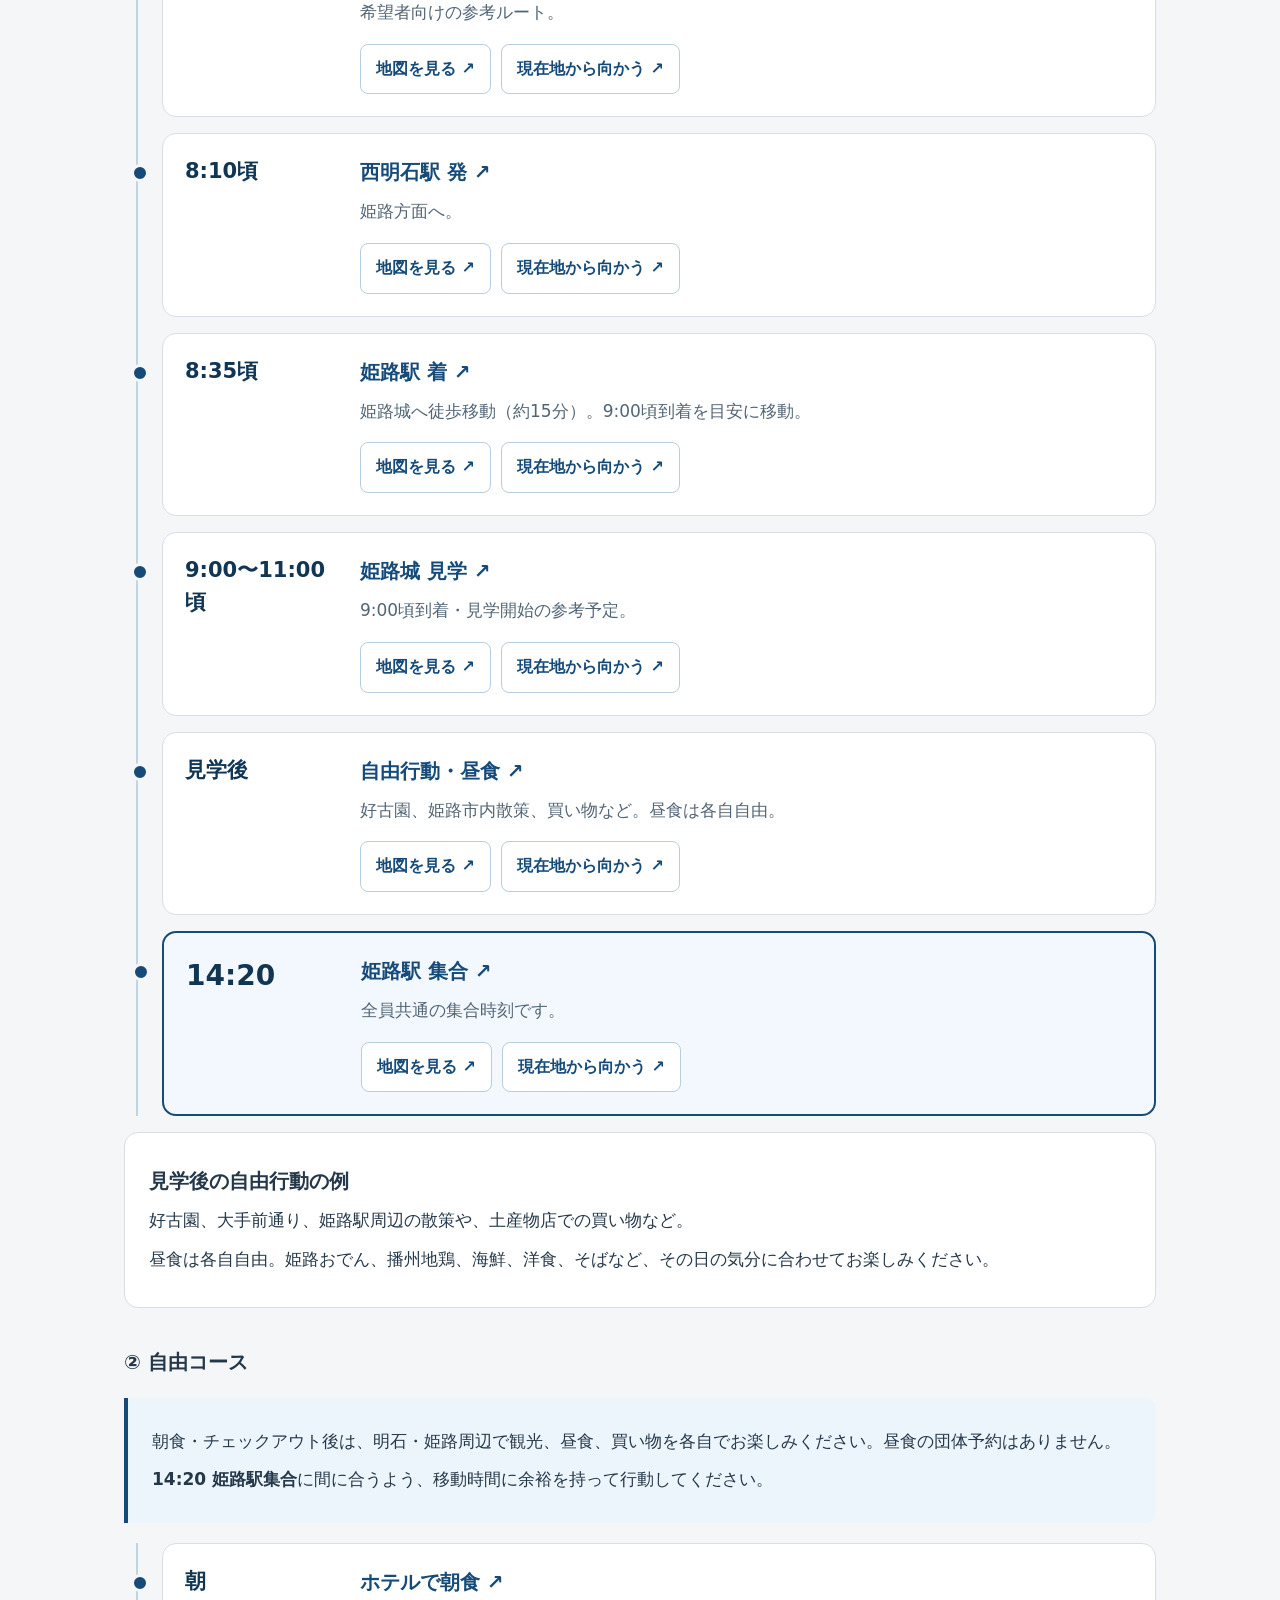
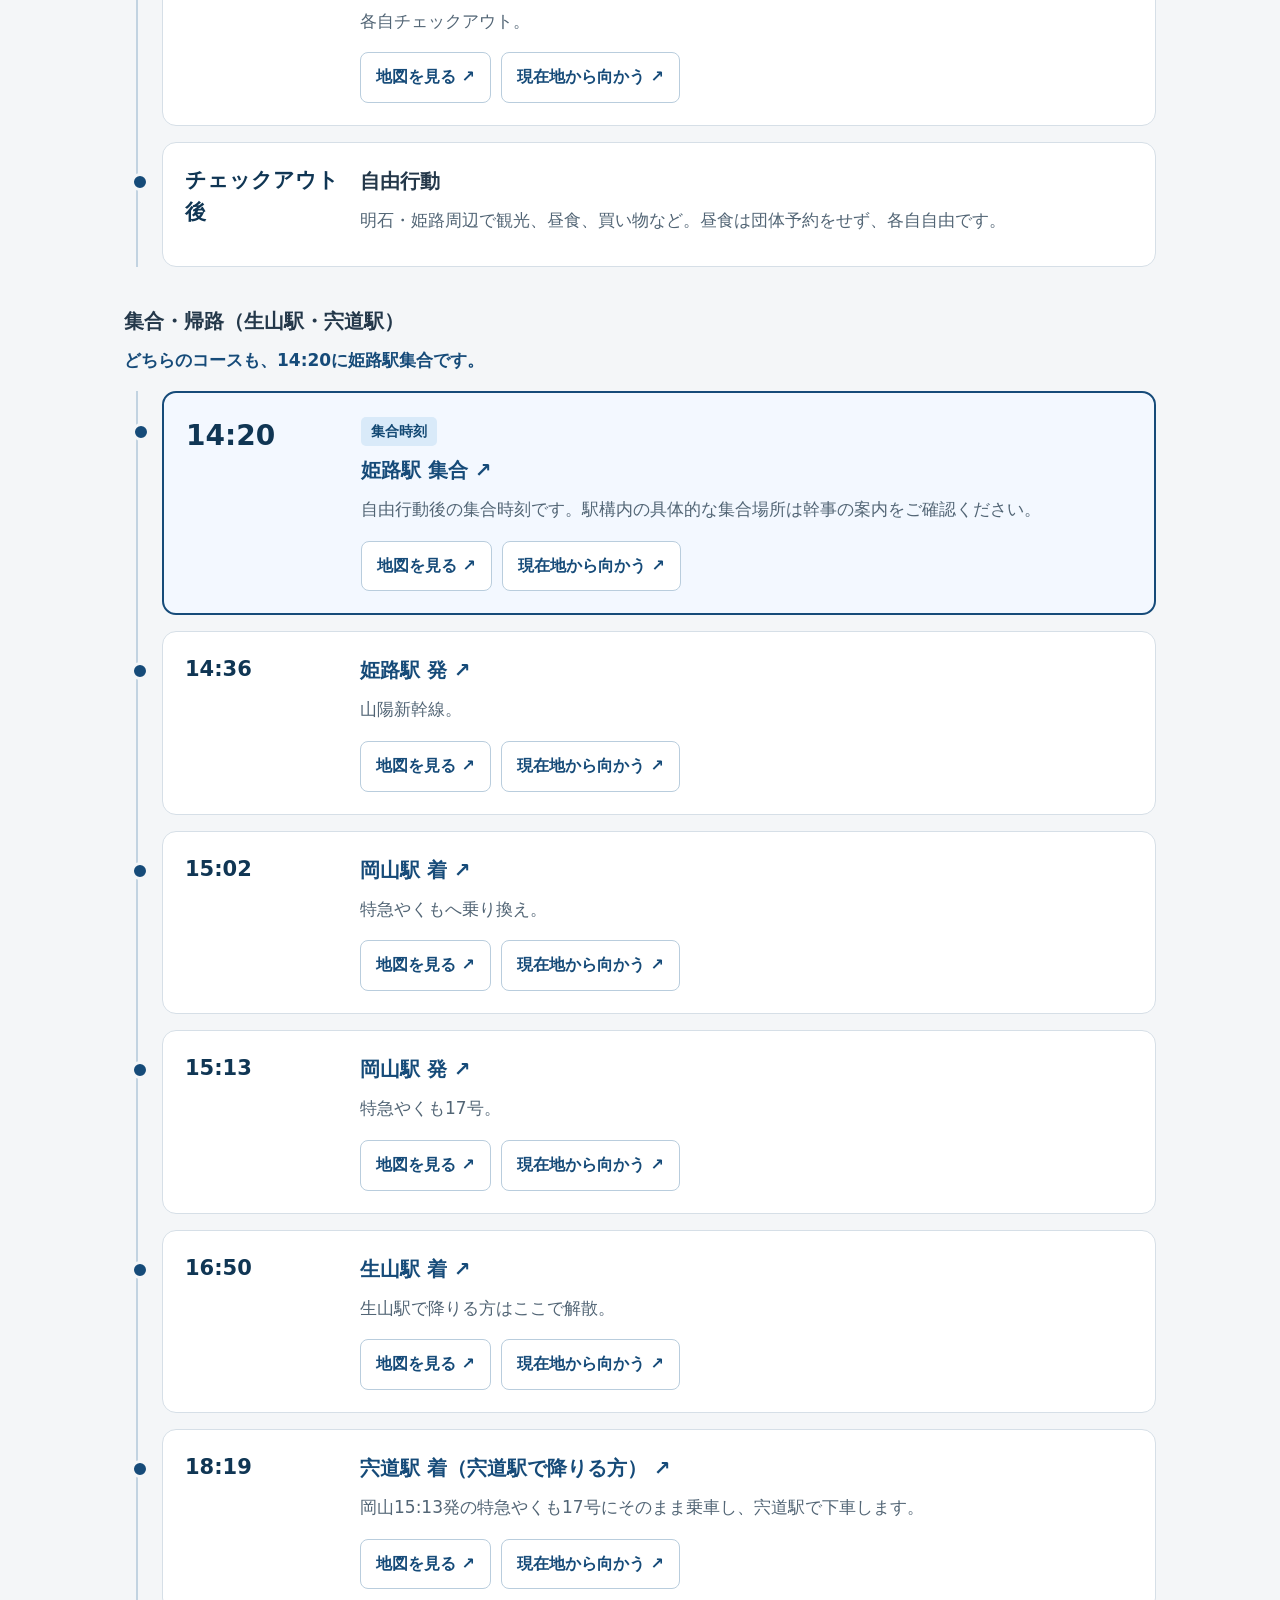
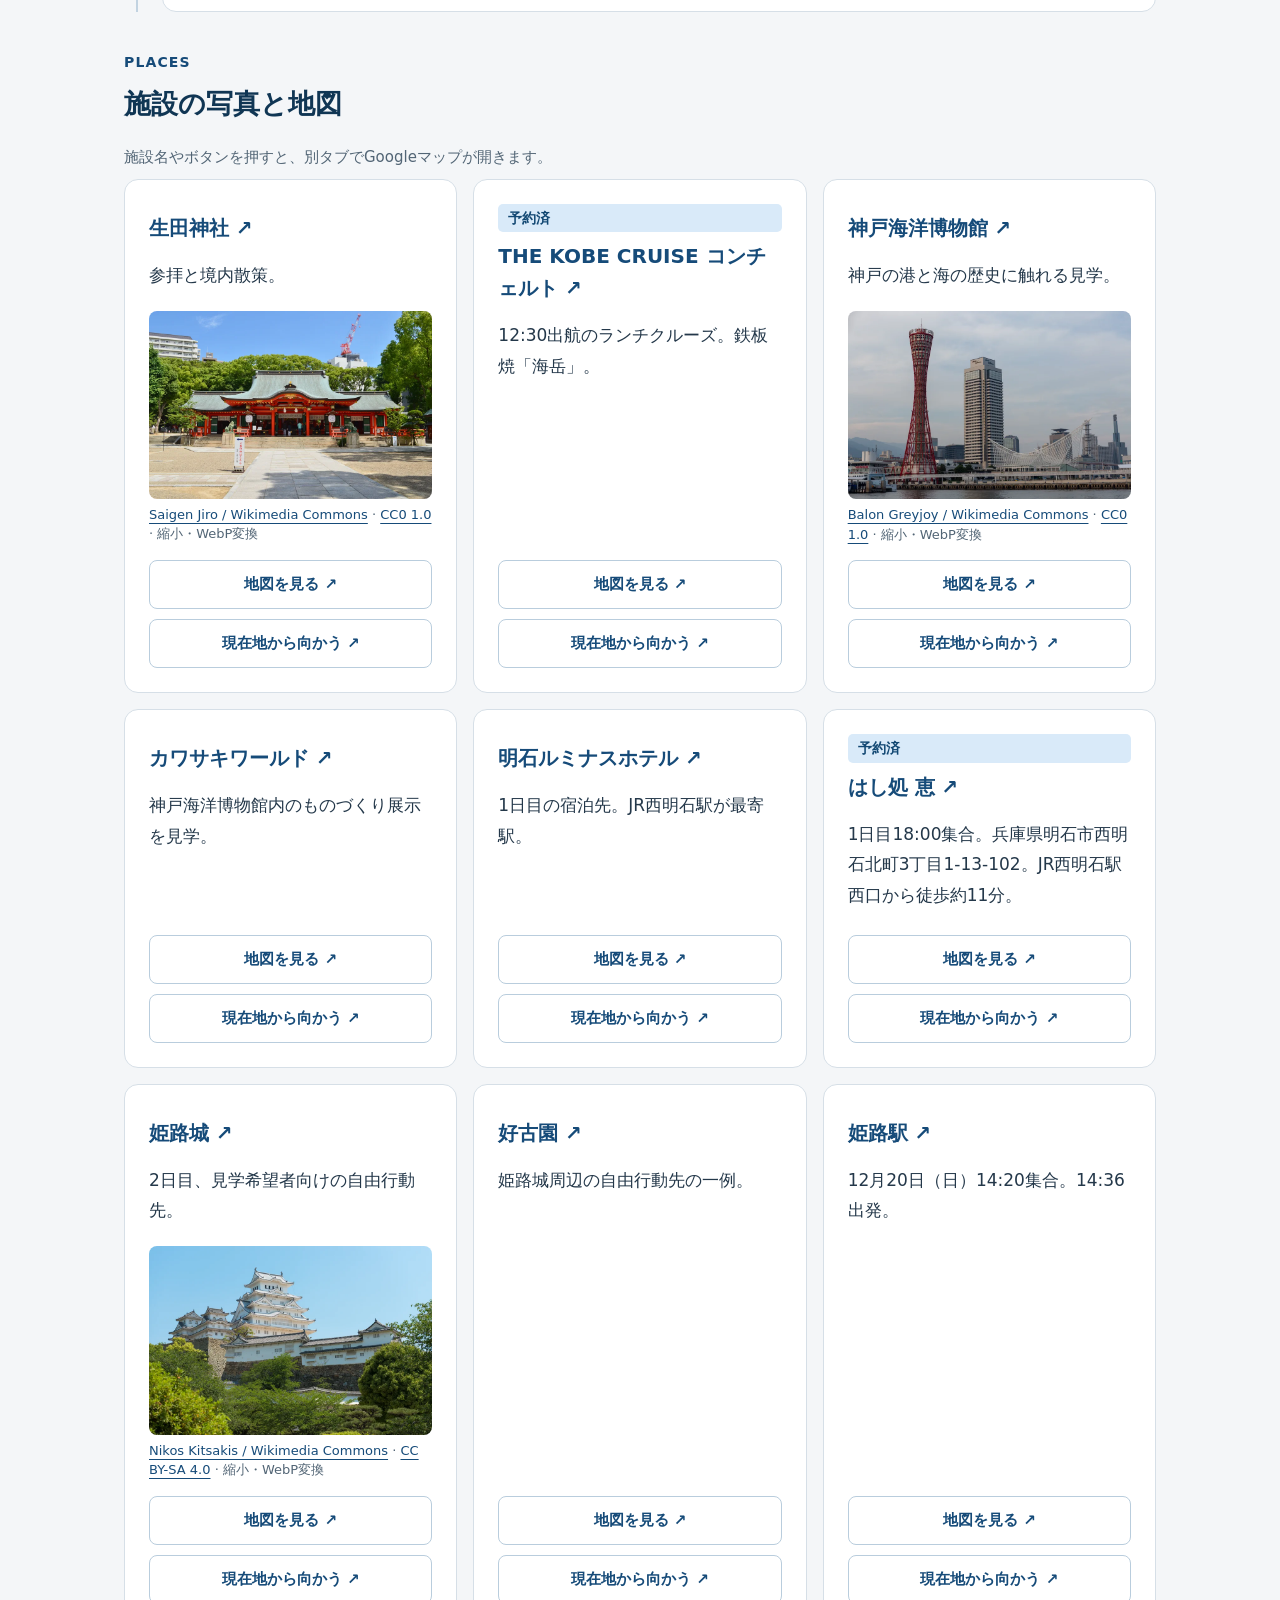
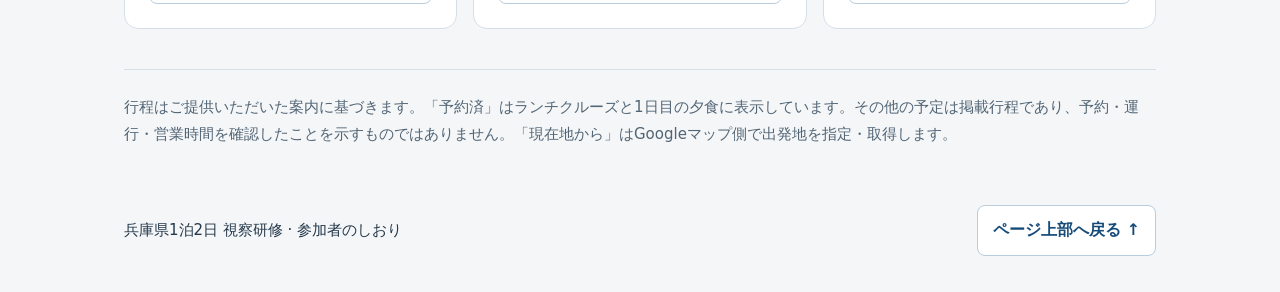
==== commit 95b40719: "Confirm dinner venue and afternoon options for seven travelers" ====
--- a/site/index.html
+++ b/site/index.html
@@ -3,10 +3,10 @@
 <head>
 <meta charset="utf-8"><meta name="viewport" content="width=device-width, initial-scale=1"><meta name="theme-color" content="#164b79">
 <title>兵庫県1泊2日 視察研修｜参加者のしおり</title>
-<link rel="stylesheet" href="style.css?v=20261120-photos"><script src="data.js?v=20261120-photos" defer></script><script src="app.js?v=20261120-photos" defer></script>
+<link rel="stylesheet" href="style.css?v=20261120-photos"><script src="data.js?v=20261124-dinner" defer></script><script src="app.js?v=20261120-photos" defer></script>
 </head>
 <body id="top">
-<header class="hero wrap"><p class="eyebrow">参加者のしおり</p><h1>兵庫県1泊2日<br class="mobile"> 視察研修</h1><p class="date">2026.12.19 SAT - 12.20 SUN</p><p>神戸・明石・姫路を巡る1泊2日</p><div class="chips"><span>9名予定</span><span>JR・新幹線・公共交通機関</span></div><p class="small">参加人数や一部予定は変更になる可能性があります。</p><p><a class="button secondary" href="#facilities">目的地の写真と地図を見る ↓</a></p></header>
+<header class="hero wrap"><p class="eyebrow">参加者のしおり</p><h1>兵庫県1泊2日<br class="mobile"> 視察研修</h1><p class="date">2026.12.19 SAT - 12.20 SUN</p><p>神戸・明石・姫路を巡る1泊2日</p><div class="chips"><span>7名</span><span>JR・新幹線・公共交通機関</span></div><p class="small">一部予定は変更になる可能性があります。</p><p><a class="button secondary" href="#facilities">目的地の写真と地図を見る ↓</a></p></header>
 <nav class="navigation" aria-label="ページ内の案内"><div class="wrap nav-inner"><a href="#day1">1日目</a><a href="#day2">2日目</a><a href="#hotel">宿泊</a><a href="#meeting">集合時間</a><a href="#castle">姫路城希望者</a><a href="#weather">天気予報</a></div></nav>
 <main class="wrap">
 <noscript><p class="notice">行程の表示にはJavaScriptが必要です。2日目は12月20日14:20に姫路駅集合、14:36発です。宿泊は明石ルミナスホテルです。</p></noscript>
@@ -20,7 +20,7 @@
 <p><strong>両グループは特急やくも6号の車内で合流します。</strong></p>
 </section>
 <div id="return-meeting" class="meeting important"><div><span class="label confirmed">集合時刻</span><p class="meeting-date">12月20日（日）</p><h3>姫路駅集合</h3><p class="big-time">14:20</p><p>自由行動後は、この時刻までに姫路駅へ。</p><p class="small">駅構内の具体的な集合場所は未掲載です。幹事からの案内をご確認ください。</p></div><div class="actions"><a class="button" href="https://www.google.com/maps/search/?api=1&query=姫路駅" target="_blank" rel="noopener noreferrer">姫路駅の地図</a><a class="button secondary" href="https://www.google.com/maps/dir/?api=1&destination=姫路駅&travelmode=transit" target="_blank" rel="noopener noreferrer">現在地から姫路駅へ</a></div></div>
-<div class="important-grid"><article class="card"><h3>帰りの乗り継ぎ</h3><p class="return-route"><strong>14:36</strong> 姫路発 → <strong>15:02</strong> 岡山着<br><strong>15:13</strong> やくも17号 → <strong>16:50</strong> 生山着 → <strong>18:19</strong> 宍道着</p><p class="small">岡山駅での乗り換えは11分です。到着後は乗り換え先へ移動してください。</p></article><article class="card"><span class="label tentative">仮予定</span><h3>1日目の夕食 · 18:00頃〜</h3><p><a class="place-link" data-place="dinner">居酒屋 いっぽん志や 西明石店 ↗</a></p><p>夕食後は自由行動。各自ホテルへお戻りください。</p></article></div>
+<div class="important-grid"><article class="card"><h3>帰りの乗り継ぎ</h3><p class="return-route"><strong>14:36</strong> 姫路発 → <strong>15:02</strong> 岡山着<br><strong>15:13</strong> やくも17号 → <strong>16:50</strong> 生山着 → <strong>18:19</strong> 宍道着</p><p class="small">岡山駅での乗り換えは11分です。到着後は乗り換え先へ移動してください。</p></article><article class="card"><span class="label confirmed">予約済</span><h3>1日目の夕食 · 18:00集合</h3><p><a class="place-link" data-place="dinner">はし処 恵 ↗</a></p><p>兵庫県明石市西明石北町3丁目1-13-102<br>JR西明石駅西口から徒歩約11分</p><p><a href="tel:0789200711">078-920-0711</a></p><p>昼食後に自由時間を選んだ方は、夕食会場へ直接お越しください。</p><p><a href="https://www.google.com/maps/dir/?api=1&amp;origin=%E6%98%8E%E7%9F%B3%E3%83%AB%E3%83%9F%E3%83%8A%E3%82%B9%E3%83%9B%E3%83%86%E3%83%AB&amp;destination=%E3%81%AF%E3%81%97%E5%87%A6+%E6%81%B5+%E5%85%B5%E5%BA%AB%E7%9C%8C%E6%98%8E%E7%9F%B3%E5%B8%82%E8%A5%BF%E6%98%8E%E7%9F%B3%E5%8C%97%E7%94%BA3%E4%B8%81%E7%9B%AE1-13-102&amp;travelmode=walking" target="_blank" rel="noopener noreferrer">明石ルミナスホテルからの徒歩ルート ↗</a></p></article></div>
 <div class="notice cruise"><strong>1日目のクルーズは12:30出航</strong><p>11:40〜12:10にハーバーランド方面へ移動・乗船受付を予定しています。集合や受付に遅れないようご注意ください。詳細な集合時刻・場所は幹事の案内をご確認ください。</p><span class="label confirmed">ランチクルーズ予約済</span></div>
 </section>
 <section class="section" id="weather" aria-labelledby="weather-title">
@@ -39,6 +39,6 @@
 <section id="free-course" class="section"><h3>② 自由コース</h3><div class="notice"><p>朝食・チェックアウト後は、明石・姫路周辺で観光、昼食、買い物を各自でお楽しみください。昼食の団体予約はありません。</p><p><strong>14:20 姫路駅集合</strong>に間に合うよう、移動時間に余裕を持って行動してください。</p></div><div class="timeline" id="free-timeline"></div></section>
 <section class="section"><h3>集合・帰路（生山駅・宍道駅）</h3><p class="inline-emphasis">どちらのコースも、14:20に姫路駅集合です。</p><div class="timeline" id="timeline2"></div></section></section>
 <section class="section" id="facilities"><p class="eyebrow">PLACES</p><h2>施設の写真と地図</h2><p class="section-note">施設名やボタンを押すと、別タブでGoogleマップが開きます。</p><div class="facility-grid" id="facility-grid"></div></section>
-<p class="footnote">行程はご提供いただいた案内に基づきます。「予約済」はランチクルーズにのみ表示しています。その他の予定は掲載行程であり、予約・運行・営業時間を確認したことを示すものではありません。「現在地から」はGoogleマップ側で出発地を指定・取得します。</p>
+<p class="footnote">行程はご提供いただいた案内に基づきます。「予約済」はランチクルーズと1日目の夕食に表示しています。その他の予定は掲載行程であり、予約・運行・営業時間を確認したことを示すものではありません。「現在地から」はGoogleマップ側で出発地を指定・取得します。</p>
 </main><footer class="wrap"><span>兵庫県1泊2日 視察研修 · 参加者のしおり</span><a href="#top" class="button secondary">ページ上部へ戻る ↑</a></footer>
 </body></html>
